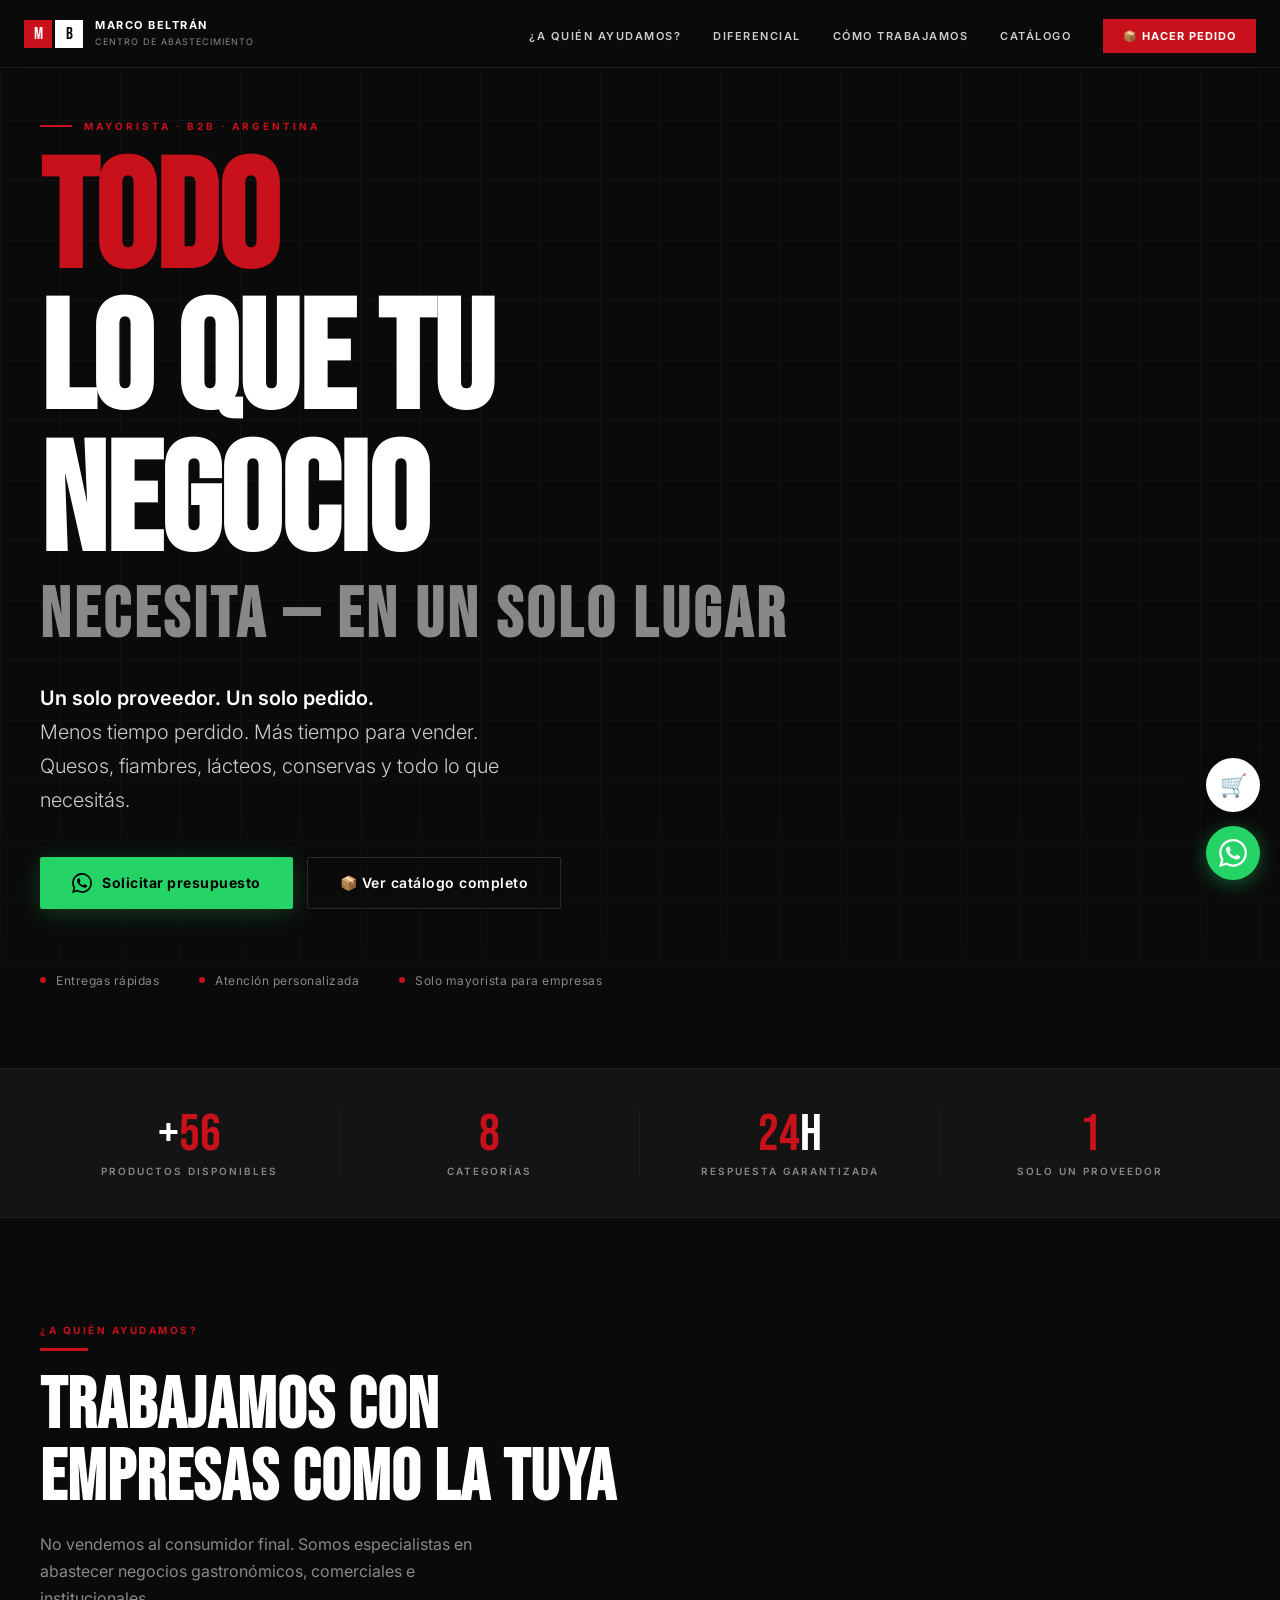
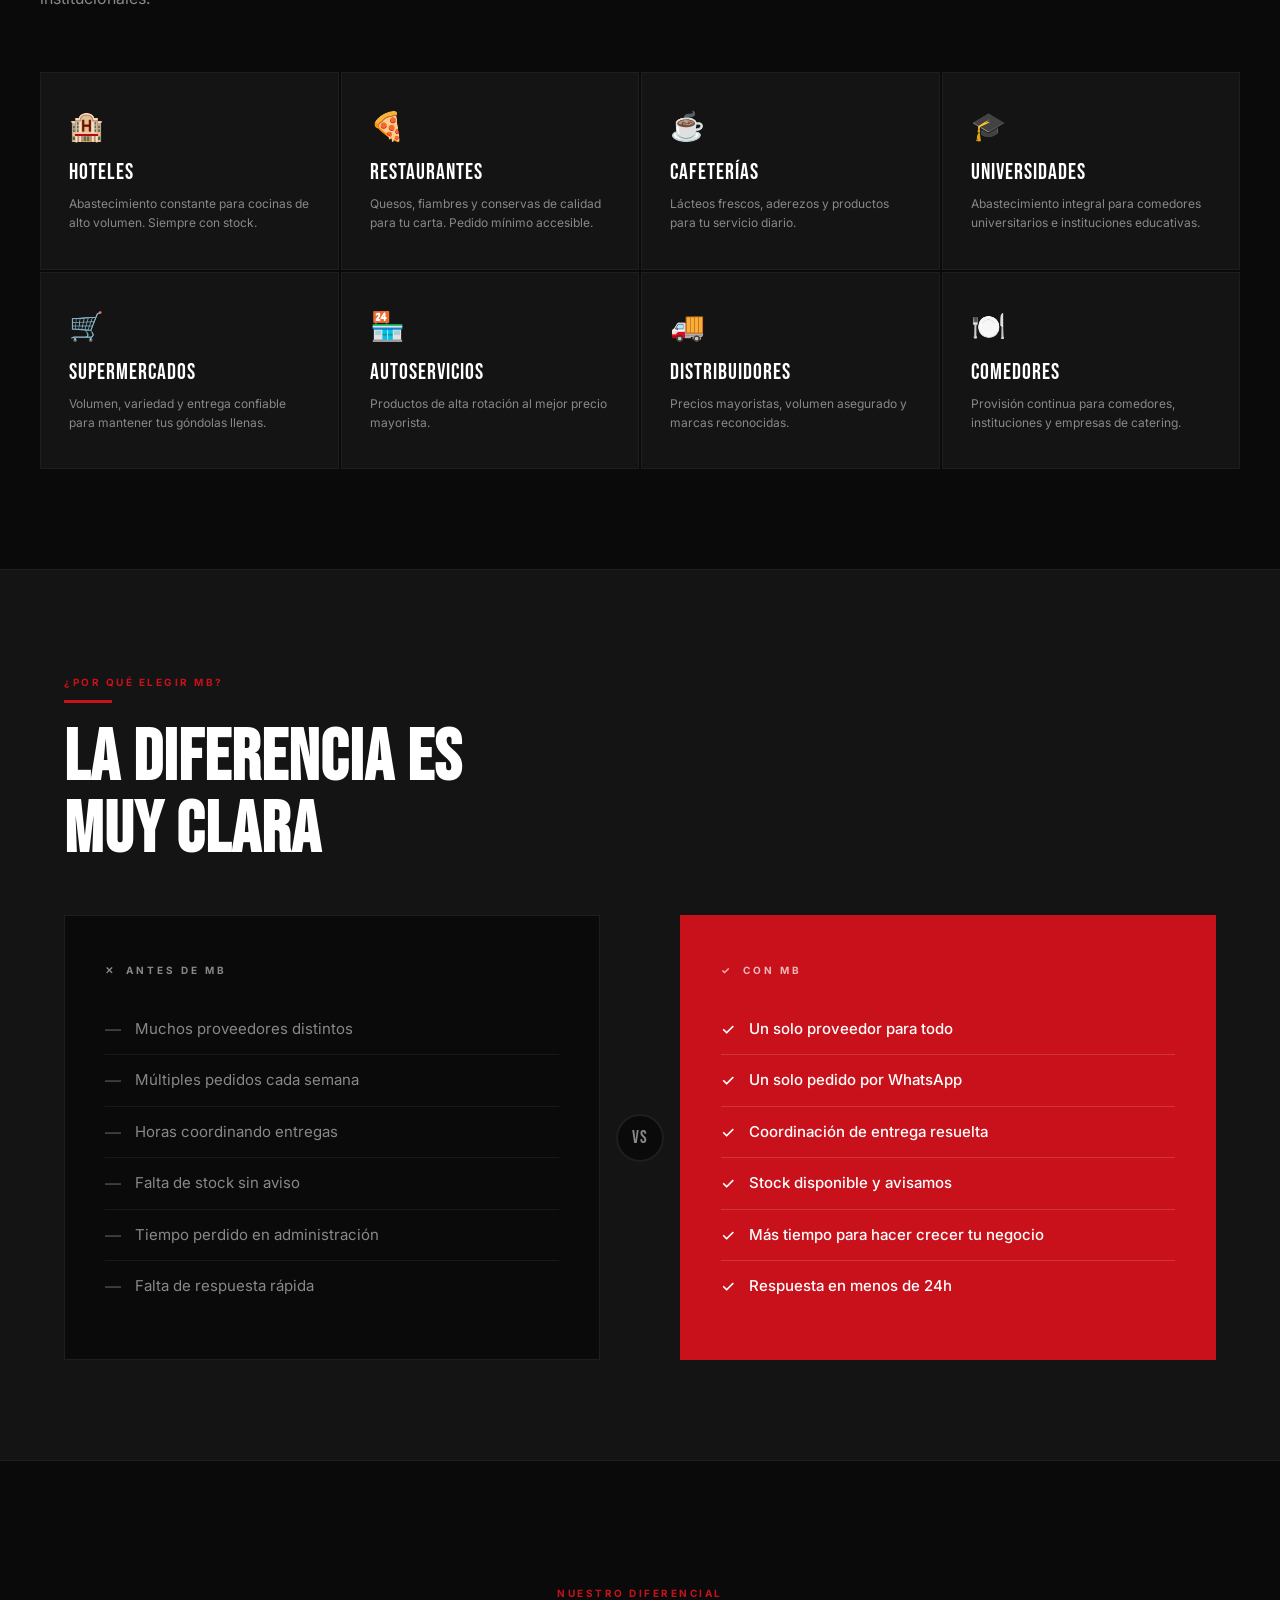
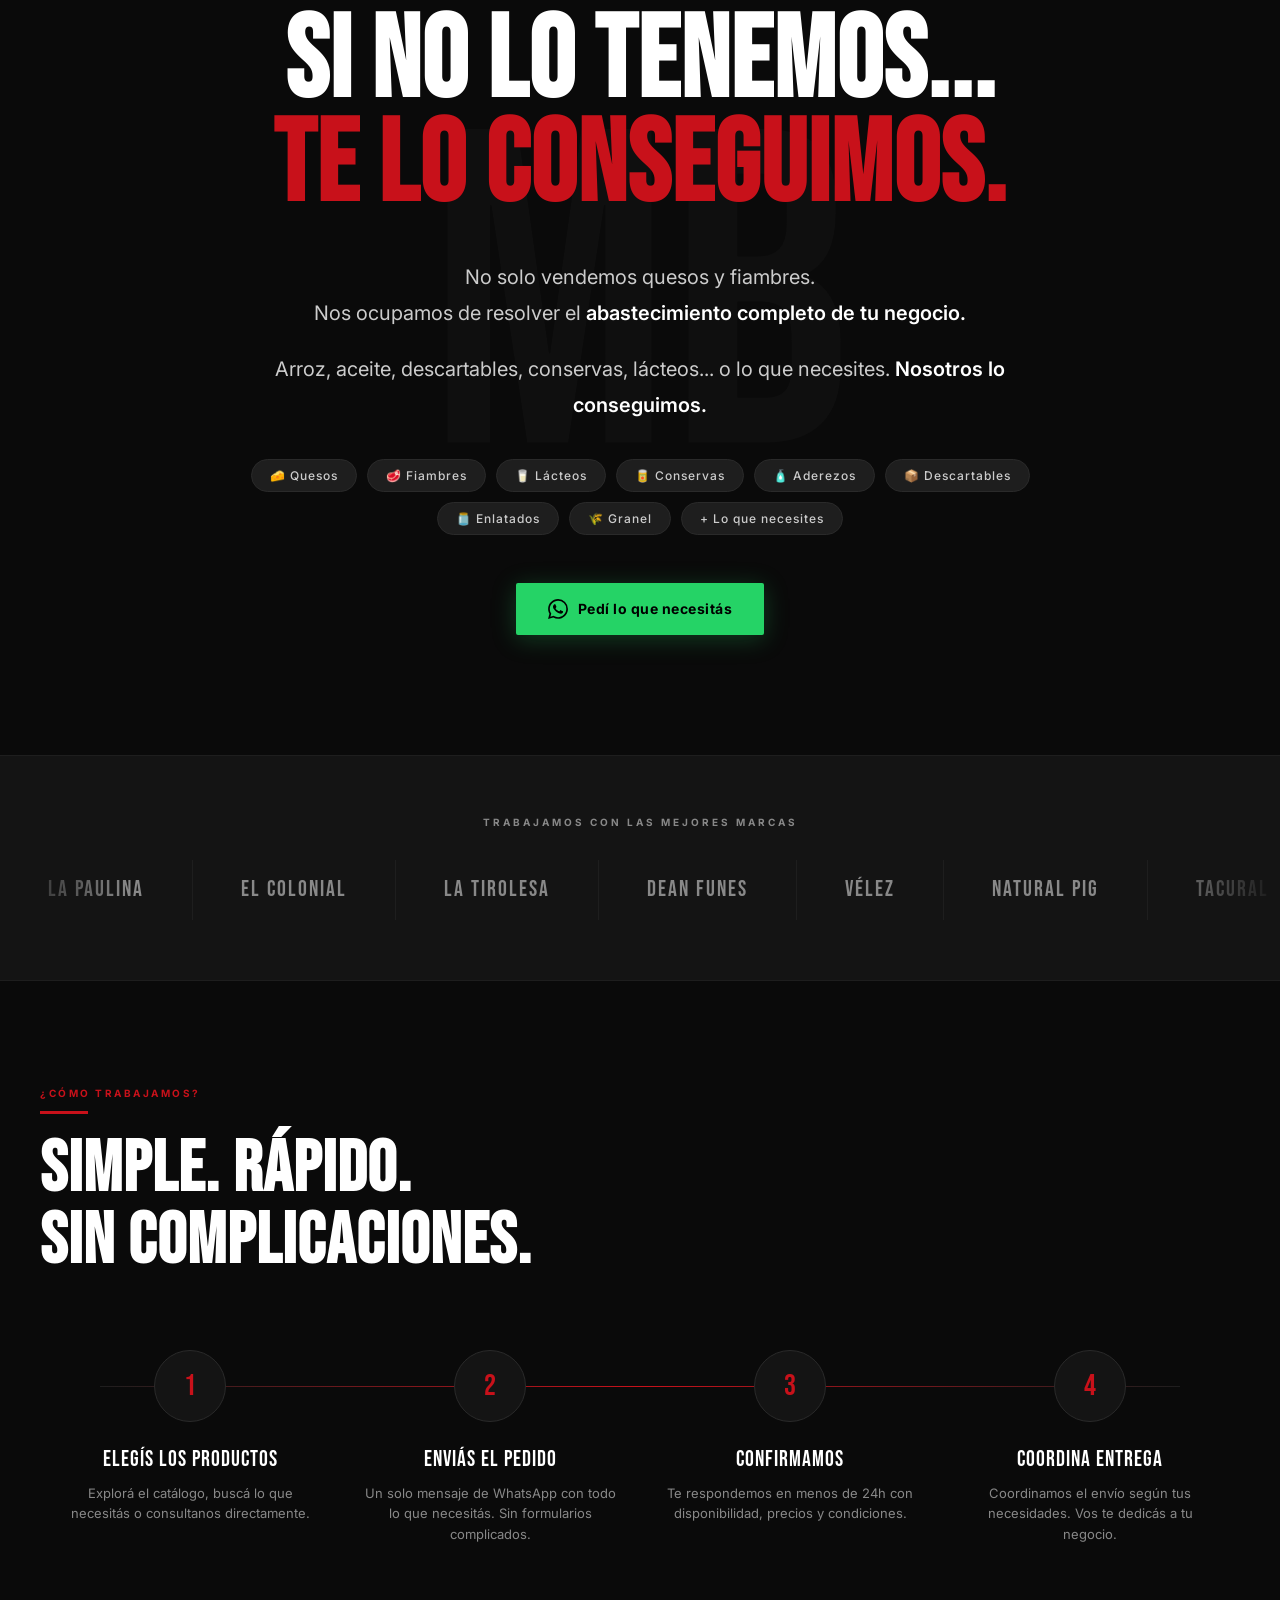
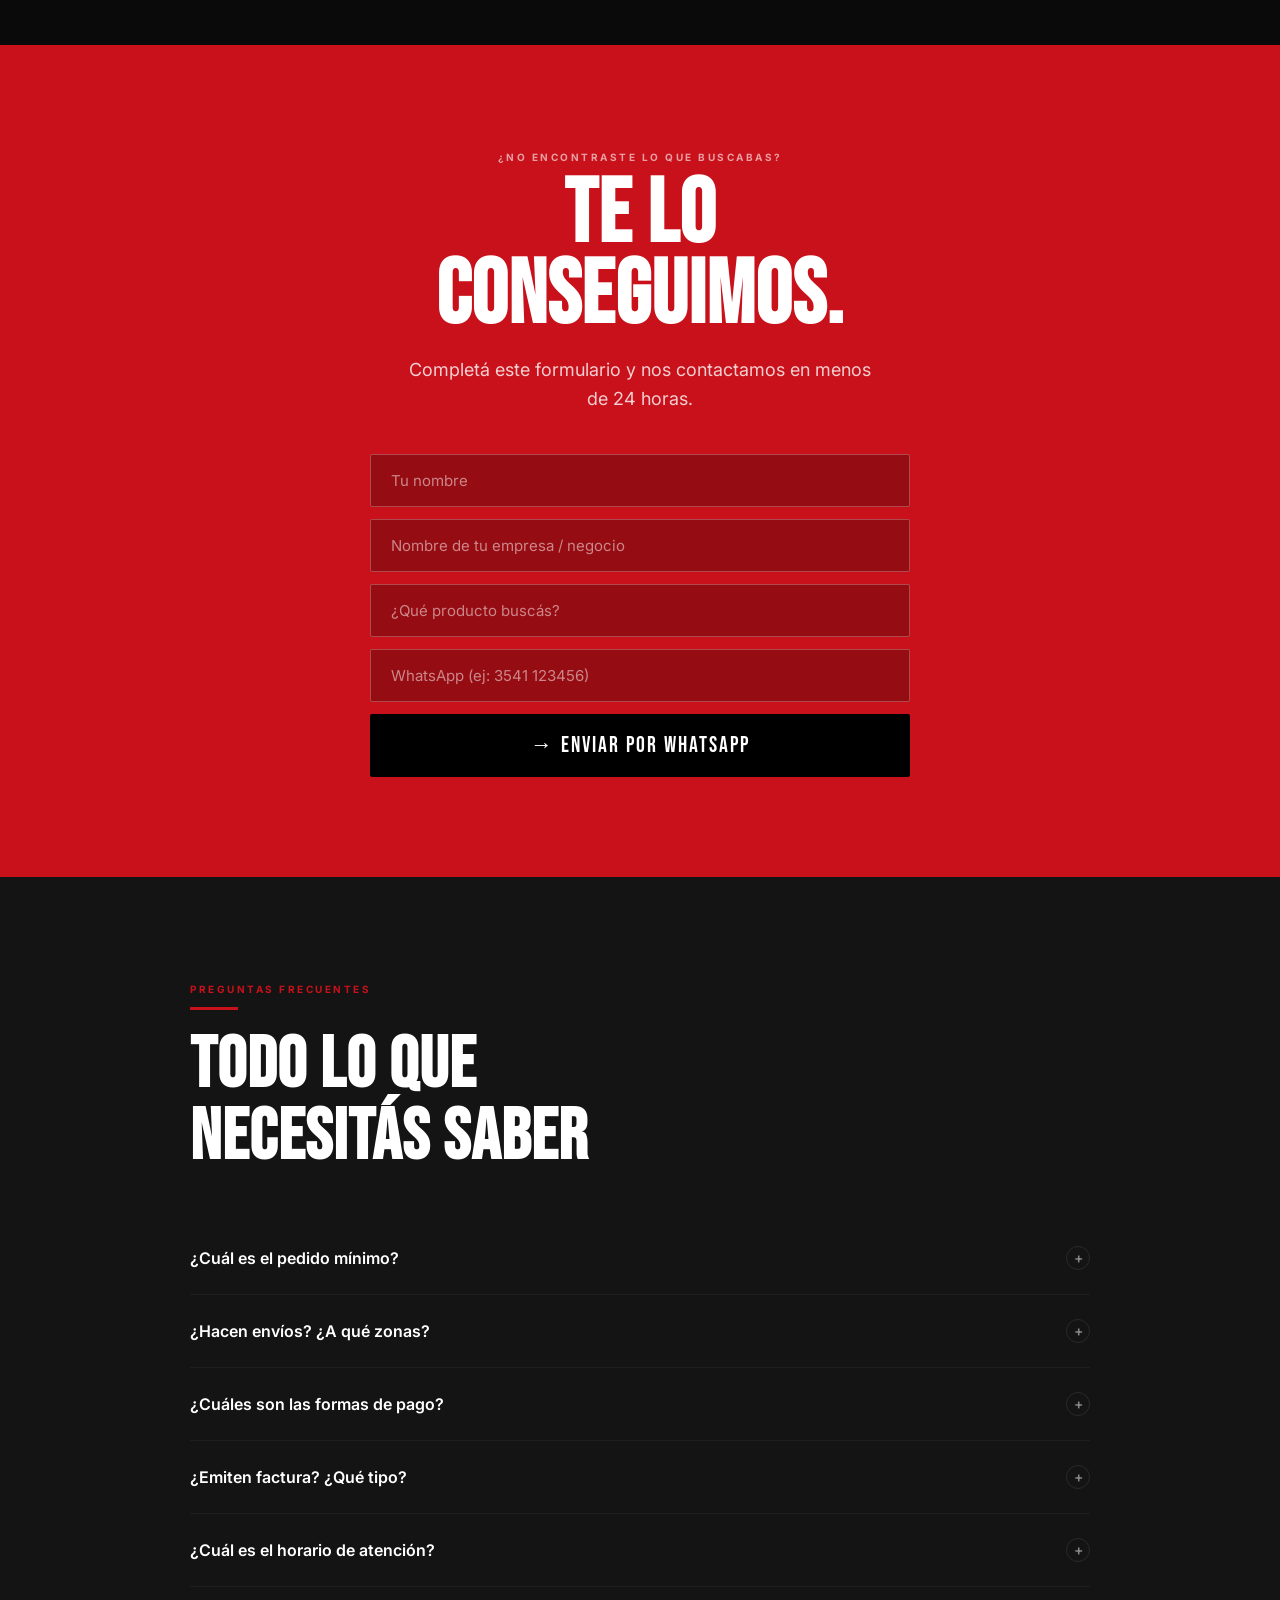
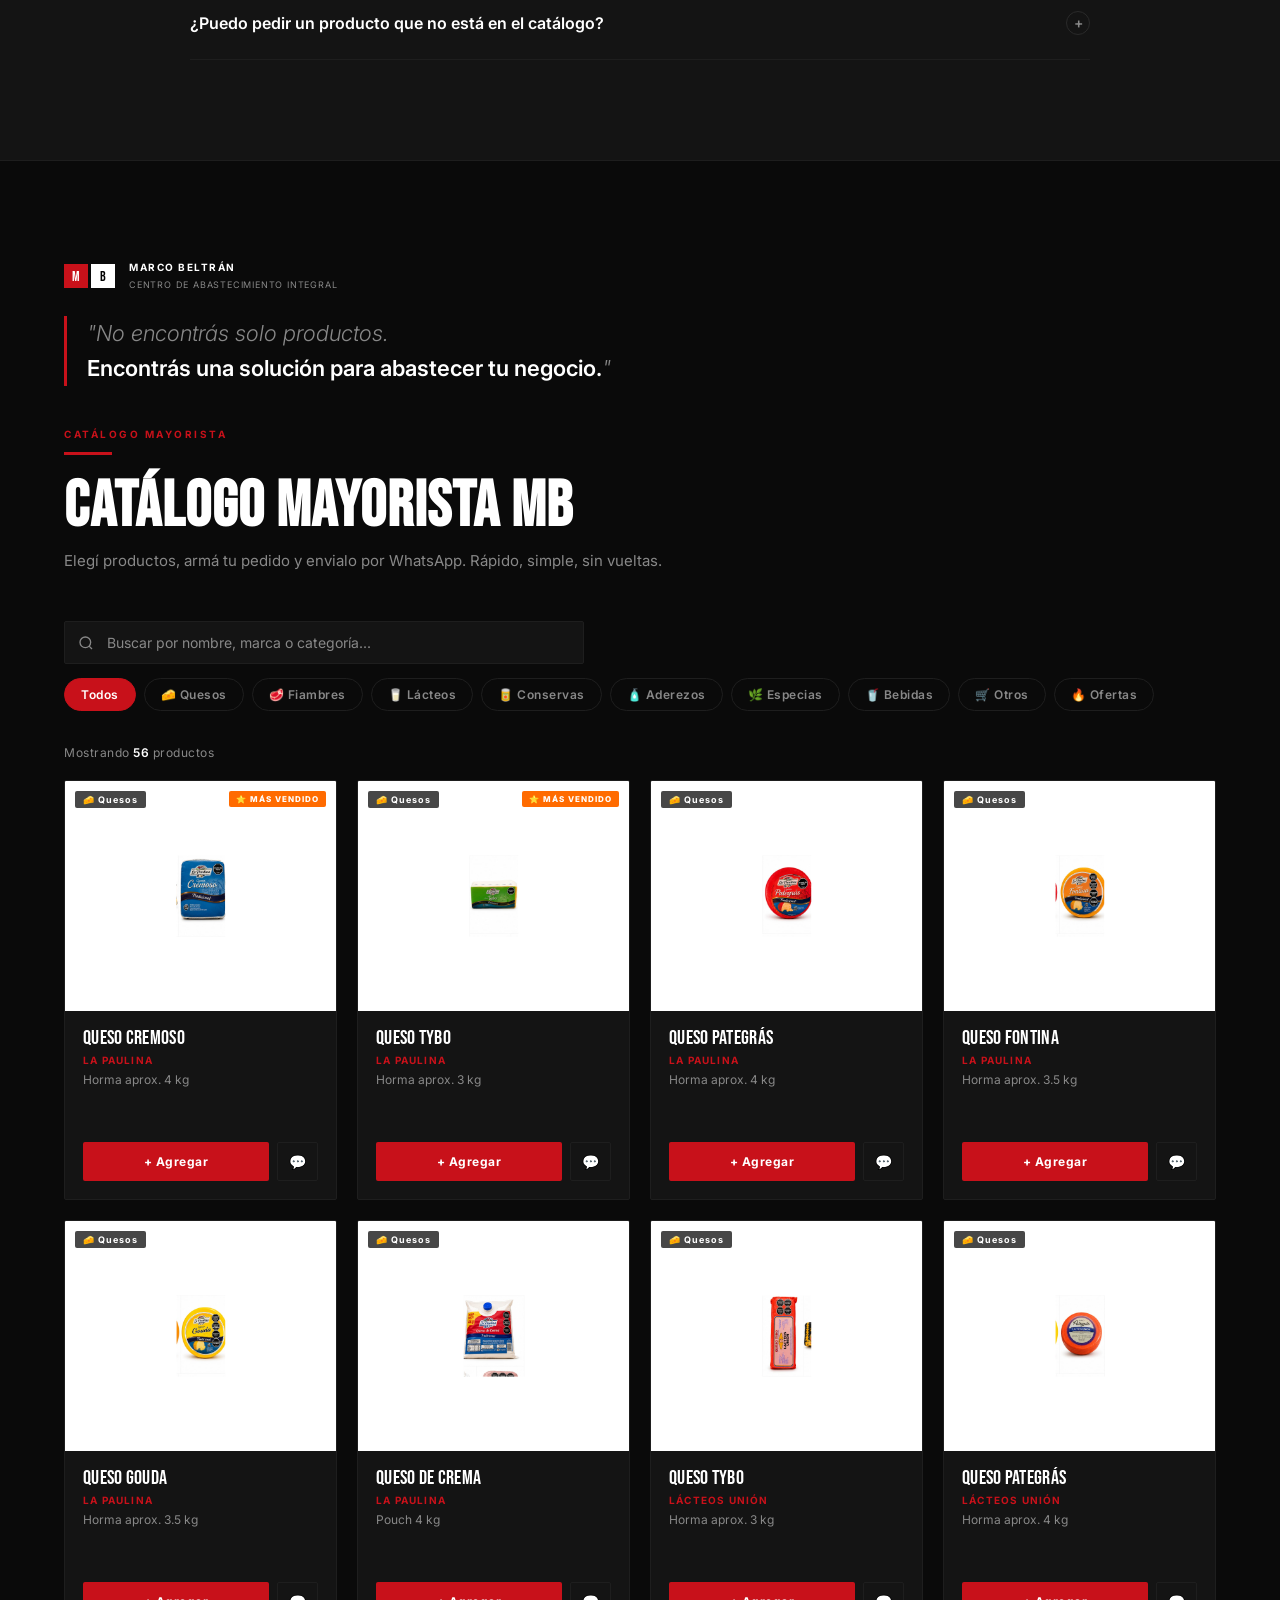
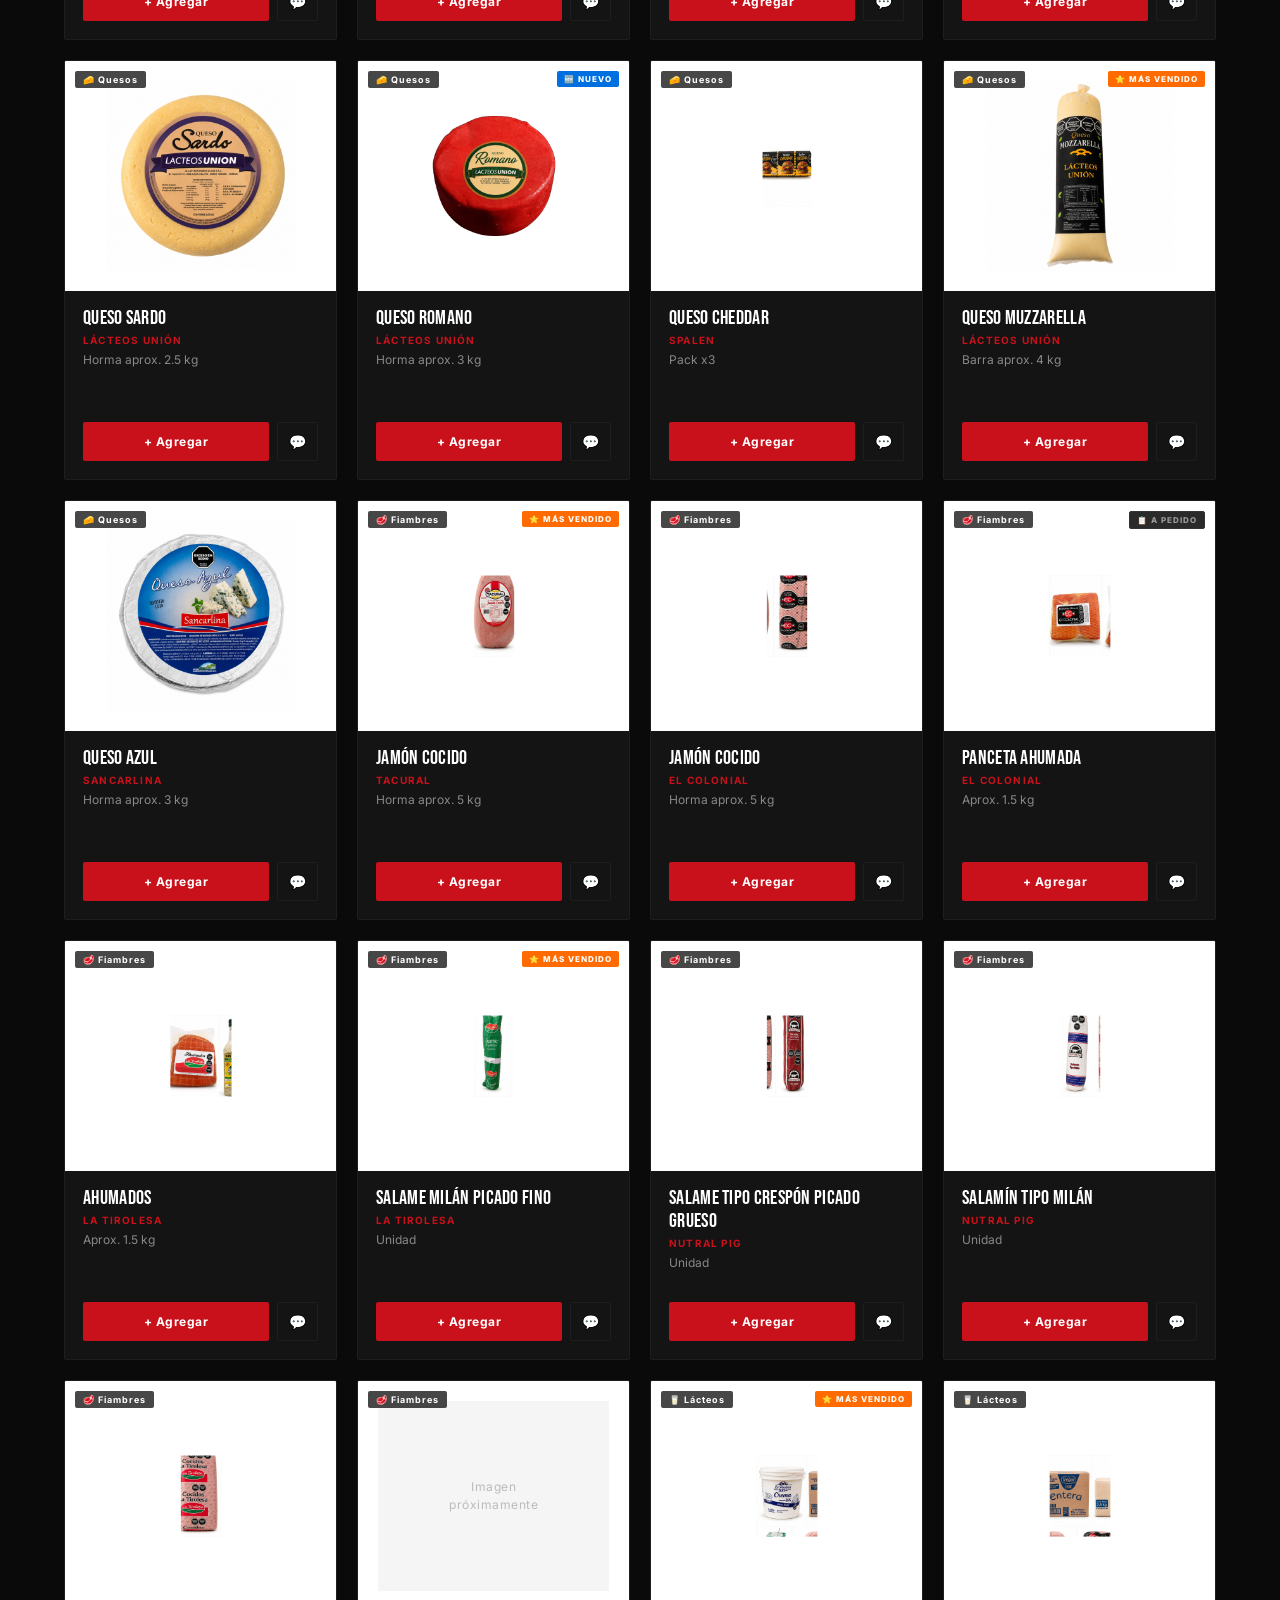
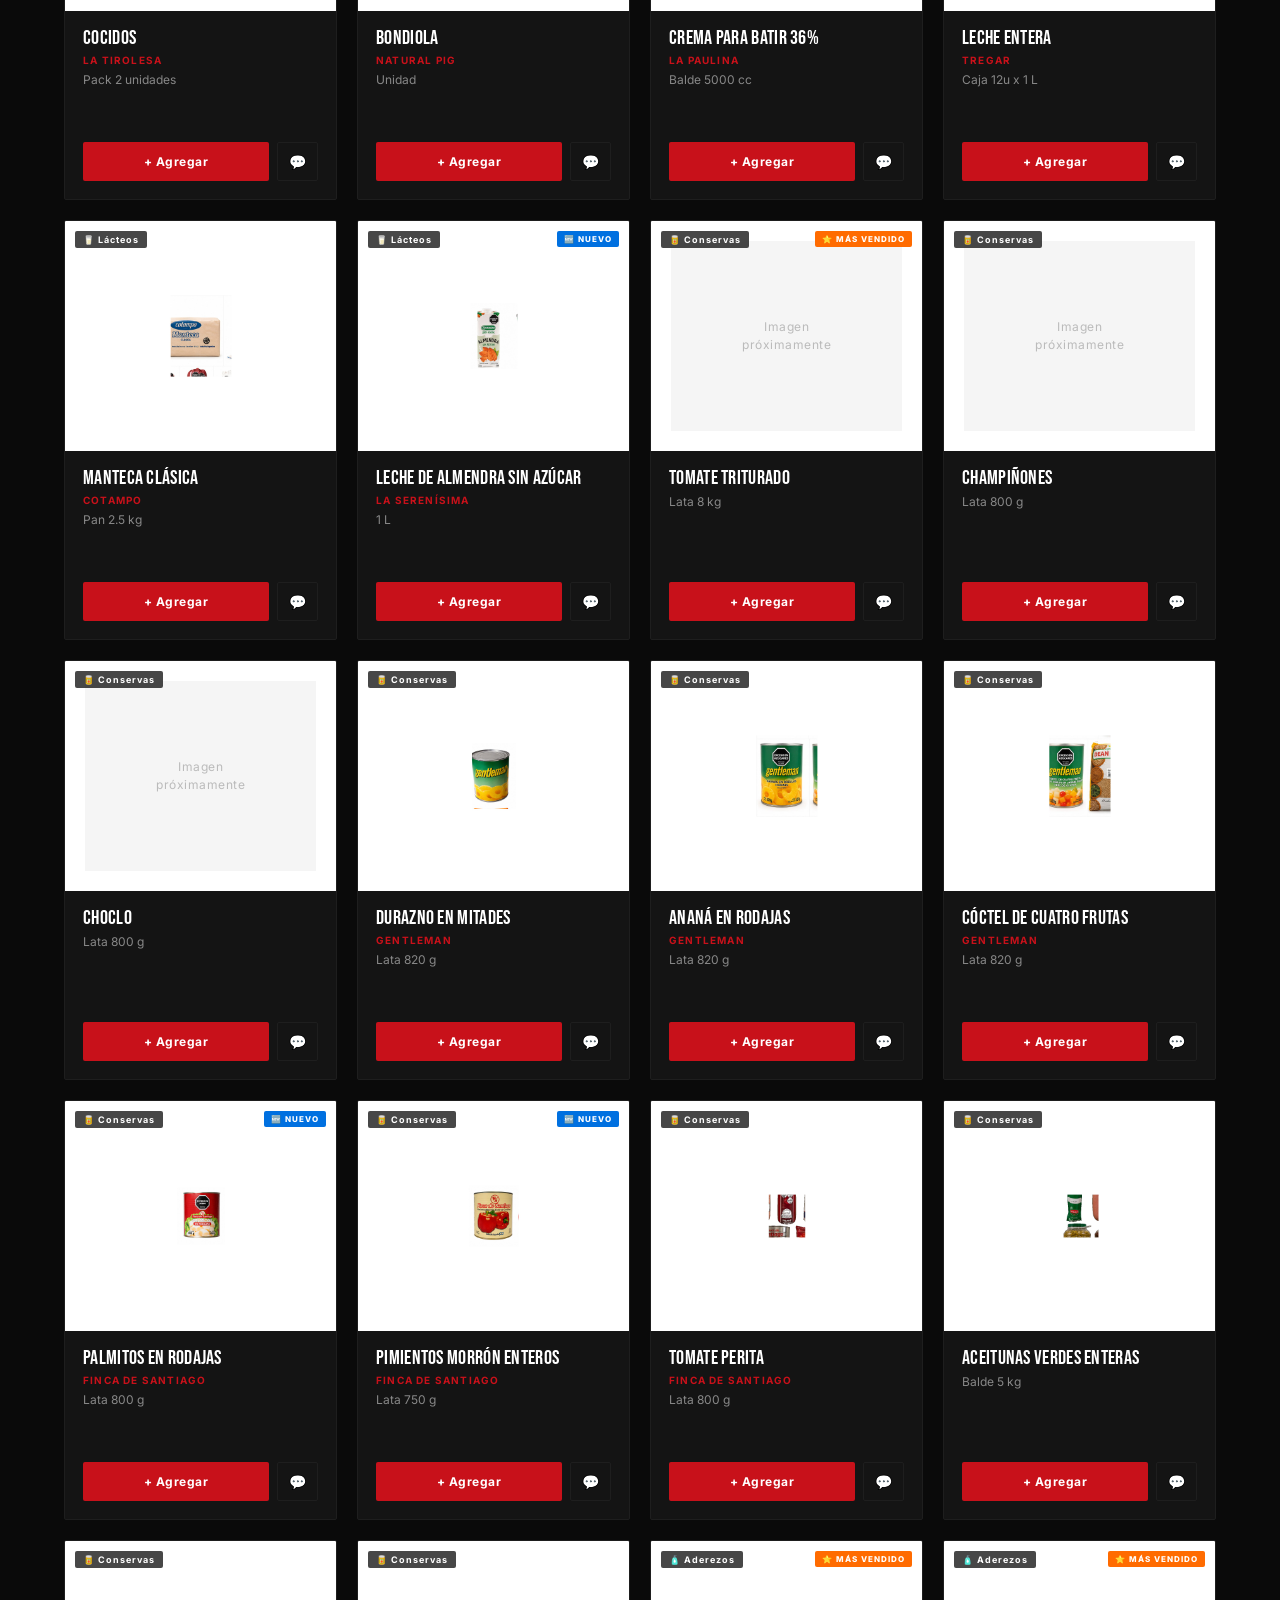
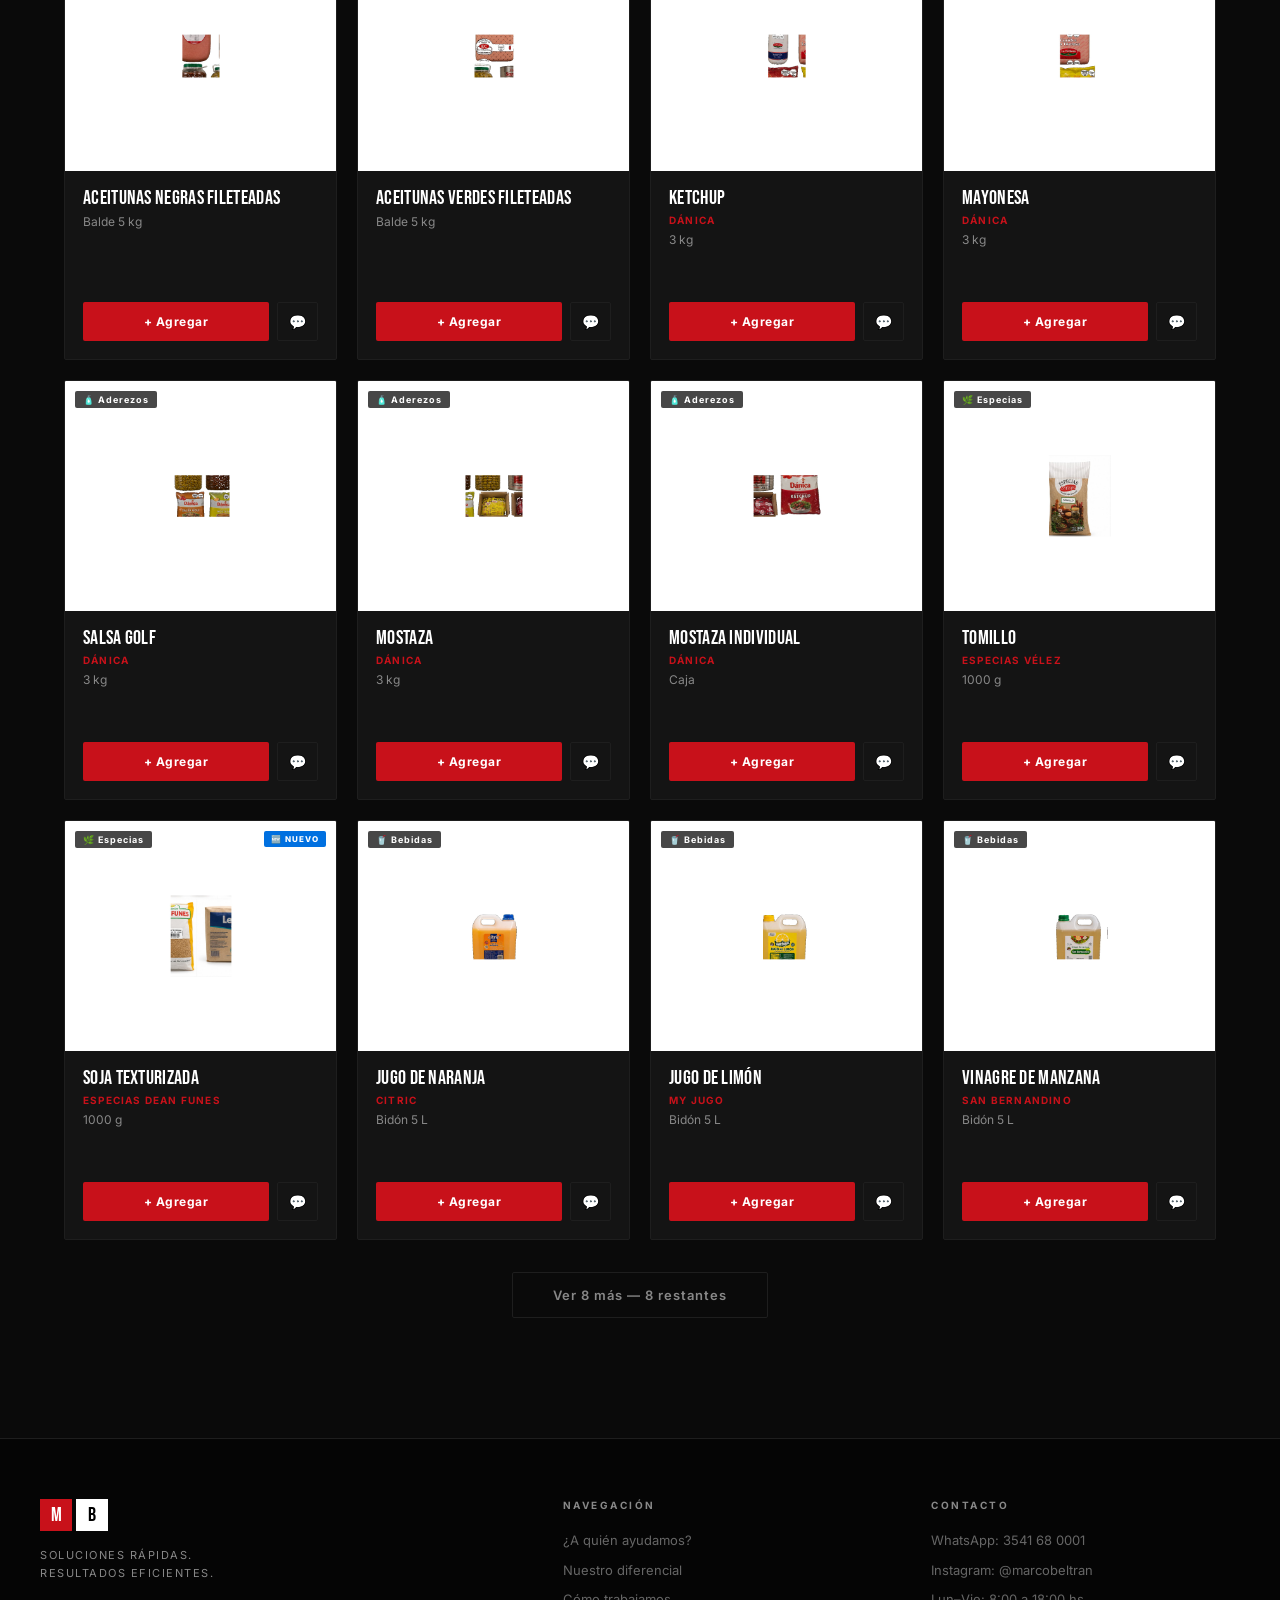
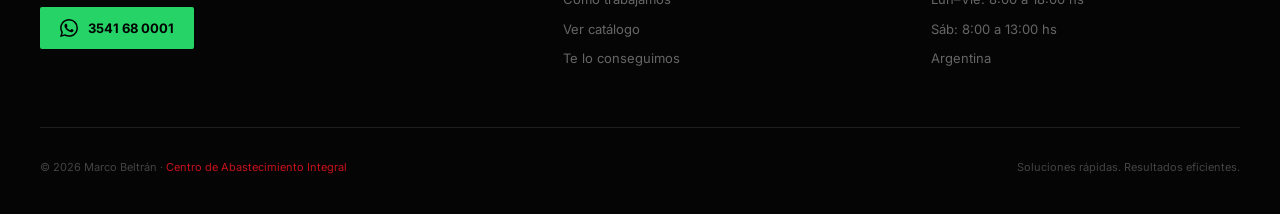
==== index.html @ 4ed5b03f "catalogo MB completo" ====
<!DOCTYPE html>
<html lang="es">
<head>
  <meta charset="UTF-8">
  <meta name="viewport" content="width=device-width, initial-scale=1.0">
  <title>MB | Centro de Abastecimiento Integral — Mayorista de Alimentos</title>
  <meta name="description" content="Un solo proveedor. Un solo pedido. Quesos, fiambres, lácteos, conservas, aderezos y más. Mayorista de alimentos para empresas en Argentina.">
  <meta name="robots" content="index, follow">
  <meta name="theme-color" content="#0A0A0A">

  <!-- Open Graph / WhatsApp -->
  <meta property="og:type" content="website">
  <meta property="og:title" content="MB | Centro de Abastecimiento Integral">
  <meta property="og:description" content="Un solo proveedor. Un solo pedido. Quesos, fiambres, lácteos, conservas y más. Mayorista de alimentos para empresas.">
  <meta property="og:locale" content="es_AR">

  <!-- Fuentes -->
  <link rel="preconnect" href="https://fonts.googleapis.com">
  <link href="https://fonts.googleapis.com/css2?family=Bebas+Neue&family=Inter:wght@300;400;500;600;700;900&display=swap" rel="stylesheet">

  <!-- Estilos -->
  <link rel="stylesheet" href="css/style.css">
</head>
<body>

<!-- ══════════════ NAVBAR ══════════════ -->
<nav class="navbar">
  <div class="nav-logo">
    <div class="nav-logo-mark">
      <span class="m">M</span>
      <span class="b">B</span>
    </div>
    <div class="nav-logo-text">
      <strong>Marco Beltrán</strong>
      <small>Centro de Abastecimiento</small>
    </div>
  </div>
  <ul class="nav-links">
    <li><a href="#clientes">¿A quién ayudamos?</a></li>
    <li><a href="#diferencial">Diferencial</a></li>
    <li><a href="#proceso">Cómo trabajamos</a></li>
    <li><a href="#catalogo">Catálogo</a></li>
    <li><a href="https://wa.me/5493541680001" target="_blank" rel="noopener noreferrer" class="nav-cta">📦 Hacer pedido</a></li>
  </ul>
  <a href="https://wa.me/5493541680001" target="_blank" rel="noopener noreferrer" class="nav-mob">WhatsApp</a>
</nav>

<!-- ══════════════ HERO ══════════════ -->
<section class="hero">
  <div class="hero-inner">
    <div class="hero-eyebrow fade-up">Mayorista · B2B · Argentina</div>
    <h1 class="hero-title fade-up" style="transition-delay:.1s">
      <span class="word-todo">TODO</span>
      <span class="word-rest">LO QUE TU<br>NEGOCIO</span>
      <span class="word-need">NECESITA — EN UN SOLO LUGAR</span>
    </h1>
    <p class="hero-sub fade-up" style="transition-delay:.2s">
      <strong>Un solo proveedor. Un solo pedido.</strong><br>
      Menos tiempo perdido. Más tiempo para vender.<br>
      Quesos, fiambres, lácteos, conservas y todo lo que necesitás.
    </p>
    <div class="hero-btns fade-up" style="transition-delay:.3s">
      <a href="https://wa.me/5493541680001?text=Hola%2C%20quiero%20solicitar%20un%20presupuesto" target="_blank" rel="noopener noreferrer" class="btn-primary">
        <svg width="20" height="20" viewBox="0 0 24 24" fill="currentColor"><path d="M17.472 14.382c-.297-.149-1.758-.867-2.03-.967-.273-.099-.471-.148-.67.15-.197.297-.767.966-.94 1.164-.173.199-.347.223-.644.075-.297-.15-1.255-.463-2.39-1.475-.883-.788-1.48-1.761-1.653-2.059-.173-.297-.018-.458.13-.606.134-.133.298-.347.446-.52.149-.174.198-.298.298-.497.099-.198.05-.371-.025-.52-.075-.149-.669-1.612-.916-2.207-.242-.579-.487-.5-.669-.51-.173-.008-.371-.01-.57-.01-.198 0-.52.074-.792.372-.272.297-1.04 1.016-1.04 2.479 0 1.462 1.065 2.875 1.213 3.074.149.198 2.096 3.2 5.077 4.487.709.306 1.262.489 1.694.625.712.227 1.36.195 1.871.118.571-.085 1.758-.719 2.006-1.413.248-.694.248-1.289.173-1.413-.074-.124-.272-.198-.57-.347m-5.421 7.403h-.004a9.87 9.87 0 01-5.031-1.378l-.361-.214-3.741.982.998-3.648-.235-.374a9.86 9.86 0 01-1.51-5.26c.001-5.45 4.436-9.884 9.888-9.884 2.64 0 5.122 1.03 6.988 2.898a9.825 9.825 0 012.893 6.994c-.003 5.45-4.437 9.884-9.885 9.884m8.413-18.297A11.815 11.815 0 0012.05 0C5.495 0 .16 5.335.157 11.892c0 2.096.547 4.142 1.588 5.945L.057 24l6.305-1.654a11.882 11.882 0 005.683 1.448h.005c6.554 0 11.89-5.335 11.893-11.893a11.821 11.821 0 00-3.48-8.413Z"/></svg>
        Solicitar presupuesto
      </a>
      <a href="#catalogo" class="btn-secondary">
        📦 Ver catálogo completo
      </a>
    </div>
    <div class="hero-trust fade-up" style="transition-delay:.4s">
      <div class="hero-trust-item">Entregas rápidas</div>
      <div class="hero-trust-item">Atención personalizada</div>
      <div class="hero-trust-item">Solo mayorista para empresas</div>
    </div>
  </div>
</section>

<!-- ══════════════ STATS ══════════════ -->
<div class="stats-strip">
  <div class="stats-grid">
    <div class="stat-item fade-up">
      <div class="stat-num">+<span>56</span></div>
      <div class="stat-lbl">Productos disponibles</div>
    </div>
    <div class="stat-item fade-up" style="transition-delay:.1s">
      <div class="stat-num"><span>8</span></div>
      <div class="stat-lbl">Categorías</div>
    </div>
    <div class="stat-item fade-up" style="transition-delay:.2s">
      <div class="stat-num"><span>24</span>h</div>
      <div class="stat-lbl">Respuesta garantizada</div>
    </div>
    <div class="stat-item fade-up" style="transition-delay:.3s">
      <div class="stat-num"><span>1</span></div>
      <div class="stat-lbl">Solo un proveedor</div>
    </div>
  </div>
</div>

<!-- ══════════════ CLIENTES ══════════════ -->
<section class="section-clientes" id="clientes">
  <div class="section-header fade-up">
    <div class="tag">¿A quién ayudamos?</div>
    <div class="red-line"></div>
    <h2>Trabajamos con<br>empresas como la tuya</h2>
    <p>No vendemos al consumidor final. Somos especialistas en abastecer negocios gastronómicos, comerciales e institucionales.</p>
  </div>
  <div class="clientes-grid">
    <div class="cliente-card fade-up"><span class="cliente-icon">🏨</span><div class="cliente-name">Hoteles</div><div class="cliente-desc">Abastecimiento constante para cocinas de alto volumen. Siempre con stock.</div></div>
    <div class="cliente-card fade-up" style="transition-delay:.07s"><span class="cliente-icon">🍕</span><div class="cliente-name">Restaurantes</div><div class="cliente-desc">Quesos, fiambres y conservas de calidad para tu carta. Pedido mínimo accesible.</div></div>
    <div class="cliente-card fade-up" style="transition-delay:.14s"><span class="cliente-icon">☕</span><div class="cliente-name">Cafeterías</div><div class="cliente-desc">Lácteos frescos, aderezos y productos para tu servicio diario.</div></div>
    <div class="cliente-card fade-up" style="transition-delay:.21s"><span class="cliente-icon">🎓</span><div class="cliente-name">Universidades</div><div class="cliente-desc">Abastecimiento integral para comedores universitarios e instituciones educativas.</div></div>
    <div class="cliente-card fade-up" style="transition-delay:.28s"><span class="cliente-icon">🛒</span><div class="cliente-name">Supermercados</div><div class="cliente-desc">Volumen, variedad y entrega confiable para mantener tus góndolas llenas.</div></div>
    <div class="cliente-card fade-up" style="transition-delay:.35s"><span class="cliente-icon">🏪</span><div class="cliente-name">Autoservicios</div><div class="cliente-desc">Productos de alta rotación al mejor precio mayorista.</div></div>
    <div class="cliente-card fade-up" style="transition-delay:.42s"><span class="cliente-icon">🚚</span><div class="cliente-name">Distribuidores</div><div class="cliente-desc">Precios mayoristas, volumen asegurado y marcas reconocidas.</div></div>
    <div class="cliente-card fade-up" style="transition-delay:.49s"><span class="cliente-icon">🍽️</span><div class="cliente-name">Comedores</div><div class="cliente-desc">Provisión continua para comedores, instituciones y empresas de catering.</div></div>
  </div>
</section>

<!-- ══════════════ ANTES / DESPUÉS ══════════════ -->
<section class="section-compare">
  <div class="container">
    <div class="section-header fade-up" style="margin-bottom:48px">
      <div class="tag">¿Por qué elegir MB?</div>
      <div class="red-line"></div>
      <h2>La diferencia es<br>muy clara</h2>
    </div>
    <div class="compare-inner fade-up">
      <div class="compare-col before">
        <div class="compare-col-title">✕ &nbsp;Antes de MB</div>
        <ul class="compare-list">
          <li><span class="icon-neg">—</span> Muchos proveedores distintos</li>
          <li><span class="icon-neg">—</span> Múltiples pedidos cada semana</li>
          <li><span class="icon-neg">—</span> Horas coordinando entregas</li>
          <li><span class="icon-neg">—</span> Falta de stock sin aviso</li>
          <li><span class="icon-neg">—</span> Tiempo perdido en administración</li>
          <li><span class="icon-neg">—</span> Falta de respuesta rápida</li>
        </ul>
      </div>
      <div class="compare-vs"><div class="compare-vs-inner">VS</div></div>
      <div class="compare-col after">
        <div class="compare-col-title">✓ &nbsp;Con MB</div>
        <ul class="compare-list">
          <li><span class="icon-pos">✓</span> Un solo proveedor para todo</li>
          <li><span class="icon-pos">✓</span> Un solo pedido por WhatsApp</li>
          <li><span class="icon-pos">✓</span> Coordinación de entrega resuelta</li>
          <li><span class="icon-pos">✓</span> Stock disponible y avisamos</li>
          <li><span class="icon-pos">✓</span> Más tiempo para hacer crecer tu negocio</li>
          <li><span class="icon-pos">✓</span> Respuesta en menos de 24h</li>
        </ul>
      </div>
    </div>
  </div>
</section>

<!-- ══════════════ DIFERENCIAL ══════════════ -->
<section class="section-diferencial" id="diferencial">
  <div class="dif-inner">
    <div class="tag fade-up">Nuestro diferencial</div>
    <h2 class="dif-title fade-up" style="transition-delay:.1s">Si no lo tenemos...<br><span class="rojo">Te lo conseguimos.</span></h2>
    <p class="dif-text fade-up" style="transition-delay:.2s">No solo vendemos quesos y fiambres.<br>Nos ocupamos de resolver el <strong>abastecimiento completo de tu negocio.</strong></p>
    <p class="dif-text fade-up" style="transition-delay:.25s">Arroz, aceite, descartables, conservas, lácteos... o lo que necesites. <strong>Nosotros lo conseguimos.</strong></p>
    <div class="dif-pills fade-up" style="transition-delay:.3s">
      <span class="dif-pill">🧀 Quesos</span><span class="dif-pill">🥩 Fiambres</span><span class="dif-pill">🥛 Lácteos</span>
      <span class="dif-pill">🥫 Conservas</span><span class="dif-pill">🧴 Aderezos</span><span class="dif-pill">📦 Descartables</span>
      <span class="dif-pill">🫙 Enlatados</span><span class="dif-pill">🌾 Granel</span><span class="dif-pill">+ Lo que necesites</span>
    </div>
    <a href="https://wa.me/5493541680001?text=Hola%2C%20busco%20un%20producto%20específico" target="_blank" rel="noopener noreferrer" class="btn-primary fade-up" style="transition-delay:.4s;display:inline-flex">
      <svg width="20" height="20" viewBox="0 0 24 24" fill="currentColor"><path d="M17.472 14.382c-.297-.149-1.758-.867-2.03-.967-.273-.099-.471-.148-.67.15-.197.297-.767.966-.94 1.164-.173.199-.347.223-.644.075-.297-.15-1.255-.463-2.39-1.475-.883-.788-1.48-1.761-1.653-2.059-.173-.297-.018-.458.13-.606.134-.133.298-.347.446-.52.149-.174.198-.298.298-.497.099-.198.05-.371-.025-.52-.075-.149-.669-1.612-.916-2.207-.242-.579-.487-.5-.669-.51-.173-.008-.371-.01-.57-.01-.198 0-.52.074-.792.372-.272.297-1.04 1.016-1.04 2.479 0 1.462 1.065 2.875 1.213 3.074.149.198 2.096 3.2 5.077 4.487.709.306 1.262.489 1.694.625.712.227 1.36.195 1.871.118.571-.085 1.758-.719 2.006-1.413.248-.694.248-1.289.173-1.413-.074-.124-.272-.198-.57-.347m-5.421 7.403h-.004a9.87 9.87 0 01-5.031-1.378l-.361-.214-3.741.982.998-3.648-.235-.374a9.86 9.86 0 01-1.51-5.26c.001-5.45 4.436-9.884 9.888-9.884 2.64 0 5.122 1.03 6.988 2.898a9.825 9.825 0 012.893 6.994c-.003 5.45-4.437 9.884-9.885 9.884m8.413-18.297A11.815 11.815 0 0012.05 0C5.495 0 .16 5.335.157 11.892c0 2.096.547 4.142 1.588 5.945L.057 24l6.305-1.654a11.882 11.882 0 005.683 1.448h.005c6.554 0 11.89-5.335 11.893-11.893a11.821 11.821 0 00-3.48-8.413Z"/></svg>
      Pedí lo que necesitás
    </a>
  </div>
</section>

<!-- ══════════════ MARCAS ══════════════ -->
<section class="section-marcas">
  <div class="marcas-label">Trabajamos con las mejores marcas</div>
  <div class="marcas-track-wrap">
    <div class="marcas-track">
      <div class="marca-item"><span>La Paulina</span></div>
      <div class="marca-item"><span>El Colonial</span></div>
      <div class="marca-item"><span>La Tirolesa</span></div>
      <div class="marca-item"><span>Dean Funes</span></div>
      <div class="marca-item"><span>Vélez</span></div>
      <div class="marca-item"><span>Natural Pig</span></div>
      <div class="marca-item"><span>Tacural</span></div>
      <div class="marca-item"><span>Gentleman</span></div>
      <div class="marca-item"><span>Don Burro</span></div>
      <div class="marca-item"><span>Finca de Santiago</span></div>
      <div class="marca-item"><span>Dánica</span></div>
      <div class="marca-item"><span>La Serenísima</span></div>
      <!-- duplicados para loop continuo -->
      <div class="marca-item"><span>La Paulina</span></div>
      <div class="marca-item"><span>El Colonial</span></div>
      <div class="marca-item"><span>La Tirolesa</span></div>
      <div class="marca-item"><span>Dean Funes</span></div>
      <div class="marca-item"><span>Vélez</span></div>
      <div class="marca-item"><span>Natural Pig</span></div>
      <div class="marca-item"><span>Tacural</span></div>
      <div class="marca-item"><span>Gentleman</span></div>
      <div class="marca-item"><span>Don Burro</span></div>
      <div class="marca-item"><span>Finca de Santiago</span></div>
      <div class="marca-item"><span>Dánica</span></div>
      <div class="marca-item"><span>La Serenísima</span></div>
    </div>
  </div>
</section>

<!-- ══════════════ PROCESO ══════════════ -->
<section class="section-proceso" id="proceso">
  <div class="section-header fade-up" style="max-width:1200px;margin:0 auto 72px">
    <div class="tag">¿Cómo trabajamos?</div>
    <div class="red-line"></div>
    <h2>Simple. Rápido.<br>Sin complicaciones.</h2>
  </div>
  <div class="proceso-grid">
    <div class="proceso-step fade-up"><div class="proceso-num">1</div><div class="proceso-titulo">Elegís los productos</div><div class="proceso-desc">Explorá el catálogo, buscá lo que necesitás o consultanos directamente.</div></div>
    <div class="proceso-step fade-up" style="transition-delay:.1s"><div class="proceso-num">2</div><div class="proceso-titulo">Enviás el pedido</div><div class="proceso-desc">Un solo mensaje de WhatsApp con todo lo que necesitás. Sin formularios complicados.</div></div>
    <div class="proceso-step fade-up" style="transition-delay:.2s"><div class="proceso-num">3</div><div class="proceso-titulo">Confirmamos</div><div class="proceso-desc">Te respondemos en menos de 24h con disponibilidad, precios y condiciones.</div></div>
    <div class="proceso-step fade-up" style="transition-delay:.3s"><div class="proceso-num">4</div><div class="proceso-titulo">Coordina entrega</div><div class="proceso-desc">Coordinamos el envío según tus necesidades. Vos te dedicás a tu negocio.</div></div>
  </div>
</section>

<!-- ══════════════ CONSEGUIMOS ══════════════ -->
<section class="section-conseguimos" id="conseguimos">
  <div class="tag fade-up" style="color:rgba(255,255,255,.6)">¿No encontraste lo que buscabas?</div>
  <h2 class="conseg-title fade-up" style="transition-delay:.1s">TE LO<br>CONSEGUIMOS.</h2>
  <p class="conseg-sub fade-up" style="transition-delay:.2s">Completá este formulario y nos contactamos en menos de 24 horas.</p>
  <div class="conseg-form fade-up" style="transition-delay:.3s">
    <input type="text" placeholder="Tu nombre" id="cg-nombre">
    <input type="text" placeholder="Nombre de tu empresa / negocio" id="cg-empresa">
    <input type="text" placeholder="¿Qué producto buscás?" id="cg-producto">
    <input type="tel"  placeholder="WhatsApp (ej: 3541 123456)" id="cg-wa">
    <button class="btn-conseg" onclick="enviarConseguimos()">→ ENVIAR POR WHATSAPP</button>
  </div>
</section>

<!-- ══════════════ FAQ ══════════════ -->
<section class="section-faq">
  <div class="section-header fade-up" style="max-width:900px;margin:0 auto 48px">
    <div class="tag">Preguntas frecuentes</div>
    <div class="red-line"></div>
    <h2>Todo lo que<br>necesitás saber</h2>
  </div>
  <div class="faq-grid">
    <div class="faq-item"><div class="faq-q" onclick="toggleFaq(this)">¿Cuál es el pedido mínimo?<span class="faq-icon">+</span></div><div class="faq-a"><div class="faq-a-inner">Trabajamos con pedidos mayoristas. Dependiendo del producto, el mínimo varía. Consultanos por WhatsApp y te asesoramos según tu necesidad específica.</div></div></div>
    <div class="faq-item"><div class="faq-q" onclick="toggleFaq(this)">¿Hacen envíos? ¿A qué zonas?<span class="faq-icon">+</span></div><div class="faq-a"><div class="faq-a-inner">Realizamos entregas coordinadas. Consultanos disponibilidad para tu zona. Priorizamos rapidez y que vos no tengas que preocuparte por la logística.</div></div></div>
    <div class="faq-item"><div class="faq-q" onclick="toggleFaq(this)">¿Cuáles son las formas de pago?<span class="faq-icon">+</span></div><div class="faq-a"><div class="faq-a-inner">Aceptamos transferencia bancaria, efectivo y otras modalidades a convenir. Consultanos para armar las condiciones que mejor se adapten a tu negocio.</div></div></div>
    <div class="faq-item"><div class="faq-q" onclick="toggleFaq(this)">¿Emiten factura? ¿Qué tipo?<span class="faq-icon">+</span></div><div class="faq-a"><div class="faq-a-inner">Sí, emitimos factura A y B. Estamos inscriptos y cumplimos con todos los requisitos impositivos para trabajar con empresas y comercios.</div></div></div>
    <div class="faq-item"><div class="faq-q" onclick="toggleFaq(this)">¿Cuál es el horario de atención?<span class="faq-icon">+</span></div><div class="faq-a"><div class="faq-a-inner">Lunes a viernes de 8:00 a 18:00 hs. Sábados de 8:00 a 13:00 hs. Por WhatsApp respondemos lo antes posible dentro de ese horario.</div></div></div>
    <div class="faq-item"><div class="faq-q" onclick="toggleFaq(this)">¿Puedo pedir un producto que no está en el catálogo?<span class="faq-icon">+</span></div><div class="faq-a"><div class="faq-a-inner">¡Sí! Ese es nuestro principal diferencial. Si no lo comercializamos habitualmente, lo conseguimos. Consultanos y buscamos la mejor opción para vos.</div></div></div>
  </div>
</section>

<!-- ══════════════ CATÁLOGO ══════════════ -->
<section class="section-catalogo" id="catalogo" aria-label="Catálogo de productos">

  <!-- Identidad MB discreta sobre el catálogo -->
  <div class="cat-brand fade-up">
    <div class="cat-brand-logo">
      <span class="m">M</span>
      <span class="b">B</span>
    </div>
    <div class="cat-brand-text">
      <strong>Marco Beltrán</strong>
      <span>Centro de Abastecimiento Integral</span>
    </div>
  </div>

  <div class="cat-intro fade-up">
    <div class="cat-intro-phrase">
      "No encontrás solo productos.<br>
      <strong>Encontrás una solución para abastecer tu negocio.</strong>"
    </div>
    <div class="cat-header">
      <div class="tag">Catálogo Mayorista</div>
      <div class="red-line"></div>
      <h2>Catálogo Mayorista MB</h2>
      <p>Elegí productos, armá tu pedido y envialo por WhatsApp. Rápido, simple, sin vueltas.</p>
    </div>
  </div>

  <div class="cat-controls">
    <div class="cat-search-wrap">
      <svg width="16" height="16" fill="none" stroke="currentColor" stroke-width="2" viewBox="0 0 24 24"><circle cx="11" cy="11" r="8"/><path d="m21 21-4.35-4.35"/></svg>
      <input class="cat-search" type="text" id="catSearch" placeholder="Buscar por nombre, marca o categoría..." aria-label="Buscar productos">
    </div>
    <div class="cat-filters" id="catFilters"><!-- generado por app.js desde categorias.js --></div>
  </div>

  <div class="cat-results-info" id="catResultsInfo"></div>
  <div class="cat-grid" id="catGrid"></div>
  <div class="cat-no-results" id="catNoResults">
    <h3>No encontramos productos</h3>
    <p>Probá con otro término o <a href="https://wa.me/5493541680001" style="color:var(--rojo)">consultanos por WhatsApp</a>.</p>
  </div>
</section>

<!-- ══════════════ FOOTER ══════════════ -->
<footer>
  <div class="footer-inner">
    <div class="footer-brand">
      <div class="logo-mark">
        <span class="m">M</span>
        <span class="b">B</span>
      </div>
      <p class="eslogan">Soluciones rápidas.<br>Resultados eficientes.</p>
      <a href="https://wa.me/5493541680001" target="_blank" rel="noopener noreferrer" class="footer-wa">
        <svg width="18" height="18" viewBox="0 0 24 24" fill="currentColor"><path d="M17.472 14.382c-.297-.149-1.758-.867-2.03-.967-.273-.099-.471-.148-.67.15-.197.297-.767.966-.94 1.164-.173.199-.347.223-.644.075-.297-.15-1.255-.463-2.39-1.475-.883-.788-1.48-1.761-1.653-2.059-.173-.297-.018-.458.13-.606.134-.133.298-.347.446-.52.149-.174.198-.298.298-.497.099-.198.05-.371-.025-.52-.075-.149-.669-1.612-.916-2.207-.242-.579-.487-.5-.669-.51-.173-.008-.371-.01-.57-.01-.198 0-.52.074-.792.372-.272.297-1.04 1.016-1.04 2.479 0 1.462 1.065 2.875 1.213 3.074.149.198 2.096 3.2 5.077 4.487.709.306 1.262.489 1.694.625.712.227 1.36.195 1.871.118.571-.085 1.758-.719 2.006-1.413.248-.694.248-1.289.173-1.413-.074-.124-.272-.198-.57-.347m-5.421 7.403h-.004a9.87 9.87 0 01-5.031-1.378l-.361-.214-3.741.982.998-3.648-.235-.374a9.86 9.86 0 01-1.51-5.26c.001-5.45 4.436-9.884 9.888-9.884 2.64 0 5.122 1.03 6.988 2.898a9.825 9.825 0 012.893 6.994c-.003 5.45-4.437 9.884-9.885 9.884m8.413-18.297A11.815 11.815 0 0012.05 0C5.495 0 .16 5.335.157 11.892c0 2.096.547 4.142 1.588 5.945L.057 24l6.305-1.654a11.882 11.882 0 005.683 1.448h.005c6.554 0 11.89-5.335 11.893-11.893a11.821 11.821 0 00-3.48-8.413Z"/></svg>
        3541 68 0001
      </a>
    </div>
    <div class="footer-col">
      <div class="footer-col-title">Navegación</div>
      <a href="#clientes">¿A quién ayudamos?</a>
      <a href="#diferencial">Nuestro diferencial</a>
      <a href="#proceso">Cómo trabajamos</a>
      <a href="#catalogo">Ver catálogo</a>
      <a href="#conseguimos">Te lo conseguimos</a>
    </div>
    <div class="footer-col">
      <div class="footer-col-title">Contacto</div>
      <a href="https://wa.me/5493541680001" target="_blank" rel="noopener noreferrer">WhatsApp: 3541 68 0001</a>
      <a href="https://instagram.com/marcobeltran" target="_blank" rel="noopener noreferrer">Instagram: @marcobeltran</a>
      <p>Lun–Vie: 8:00 a 18:00 hs</p>
      <p>Sáb: 8:00 a 13:00 hs</p>
      <p>Argentina</p>
    </div>
  </div>
  <div class="footer-bottom">
    <p>© 2026 Marco Beltrán · <span>Centro de Abastecimiento Integral</span></p>
    <p>Soluciones rápidas. Resultados eficientes.</p>
  </div>
</footer>

<!-- ══════════════ CARRITO ══════════════ -->
<div class="cart-overlay" id="cartOverlay" onclick="cerrarCarrito()"></div>
<div class="cart-drawer" id="cartDrawer">
  <div class="cart-head">
    <h3>🛒 Mi pedido</h3>
    <button class="cart-close" onclick="cerrarCarrito()" aria-label="Cerrar carrito">✕</button>
  </div>
  <div class="cart-empty" id="cartEmpty">
    <span class="cart-empty-icon">📦</span>
    <p>Tu pedido está vacío</p>
    <p style="font-size:12px;color:#444">Agregá productos del catálogo</p>
  </div>
  <div class="cart-items" id="cartItems" style="display:none"></div>
  <div class="cart-foot" id="cartFoot" style="display:none">
    <div class="cart-foot-info">
      <span style="color:var(--gris-txt)">Total de productos:</span>
      <span id="cartTotalItems">0</span>
    </div>
    <div class="cart-fields">
      <input class="cart-field" type="text" id="cartNombre"    placeholder="Nombre del cliente">
      <input class="cart-field" type="text" id="cartNegocio"   placeholder="Empresa o comercio (opcional)">
      <input class="cart-field" type="text" id="cartLocalidad" placeholder="Localidad (opcional)">
      <input class="cart-field" type="text" id="cartObs"       placeholder="Observaciones (opcional)">
    </div>
    <button class="cart-btn-send" onclick="enviarPedido()">
      <svg width="20" height="20" viewBox="0 0 24 24" fill="currentColor"><path d="M17.472 14.382c-.297-.149-1.758-.867-2.03-.967-.273-.099-.471-.148-.67.15-.197.297-.767.966-.94 1.164-.173.199-.347.223-.644.075-.297-.15-1.255-.463-2.39-1.475-.883-.788-1.48-1.761-1.653-2.059-.173-.297-.018-.458.13-.606.134-.133.298-.347.446-.52.149-.174.198-.298.298-.497.099-.198.05-.371-.025-.52-.075-.149-.669-1.612-.916-2.207-.242-.579-.487-.5-.669-.51-.173-.008-.371-.01-.57-.01-.198 0-.52.074-.792.372-.272.297-1.04 1.016-1.04 2.479 0 1.462 1.065 2.875 1.213 3.074.149.198 2.096 3.2 5.077 4.487.709.306 1.262.489 1.694.625.712.227 1.36.195 1.871.118.571-.085 1.758-.719 2.006-1.413.248-.694.248-1.289.173-1.413-.074-.124-.272-.198-.57-.347m-5.421 7.403h-.004a9.87 9.87 0 01-5.031-1.378l-.361-.214-3.741.982.998-3.648-.235-.374a9.86 9.86 0 01-1.51-5.26c.001-5.45 4.436-9.884 9.888-9.884 2.64 0 5.122 1.03 6.988 2.898a9.825 9.825 0 012.893 6.994c-.003 5.45-4.437 9.884-9.885 9.884m8.413-18.297A11.815 11.815 0 0012.05 0C5.495 0 .16 5.335.157 11.892c0 2.096.547 4.142 1.588 5.945L.057 24l6.305-1.654a11.882 11.882 0 005.683 1.448h.005c6.554 0 11.89-5.335 11.893-11.893a11.821 11.821 0 00-3.48-8.413Z"/></svg>
      ENVIAR PEDIDO POR WHATSAPP
    </button>
    <button class="cart-btn-clear" onclick="vaciarCarrito()">✕ Vaciar pedido</button>
  </div>
</div>

<!-- Cart FAB -->
<button class="cart-fab" onclick="abrirCarrito()" title="Ver pedido" aria-label="Abrir carrito de pedido">
  <span class="cart-fab-icon">🛒</span>
  <span class="cart-badge" id="cartBadge">0</span>
</button>

<!-- WA Float -->
<a href="https://wa.me/5493541680001" target="_blank" rel="noopener noreferrer" class="wa-float" title="Escribinos por WhatsApp" aria-label="Contactar por WhatsApp">
  <svg viewBox="0 0 24 24" fill="white"><path d="M17.472 14.382c-.297-.149-1.758-.867-2.03-.967-.273-.099-.471-.148-.67.15-.197.297-.767.966-.94 1.164-.173.199-.347.223-.644.075-.297-.15-1.255-.463-2.39-1.475-.883-.788-1.48-1.761-1.653-2.059-.173-.297-.018-.458.13-.606.134-.133.298-.347.446-.52.149-.174.198-.298.298-.497.099-.198.05-.371-.025-.52-.075-.149-.669-1.612-.916-2.207-.242-.579-.487-.5-.669-.51-.173-.008-.371-.01-.57-.01-.198 0-.52.074-.792.372-.272.297-1.04 1.016-1.04 2.479 0 1.462 1.065 2.875 1.213 3.074.149.198 2.096 3.2 5.077 4.487.709.306 1.262.489 1.694.625.712.227 1.36.195 1.871.118.571-.085 1.758-.719 2.006-1.413.248-.694.248-1.289.173-1.413-.074-.124-.272-.198-.57-.347m-5.421 7.403h-.004a9.87 9.87 0 01-5.031-1.378l-.361-.214-3.741.982.998-3.648-.235-.374a9.86 9.86 0 01-1.51-5.26c.001-5.45 4.436-9.884 9.888-9.884 2.64 0 5.122 1.03 6.988 2.898a9.825 9.825 0 012.893 6.994c-.003 5.45-4.437 9.884-9.885 9.884m8.413-18.297A11.815 11.815 0 0012.05 0C5.495 0 .16 5.335.157 11.892c0 2.096.547 4.142 1.588 5.945L.057 24l6.305-1.654a11.882 11.882 0 005.683 1.448h.005c6.554 0 11.89-5.335 11.893-11.893a11.821 11.821 0 00-3.48-8.413Z"/></svg>
</a>

<!-- Scripts -->
<script src="js/categorias.js"></script>
<script src="js/loader.js"></script>
<script src="js/app.js"></script>

</body>
</html>
---- css/style.css ----
/* ─────────────────────────────────────────
   RESET & TOKENS
───────────────────────────────────────── */
*, *::before, *::after { margin:0; padding:0; box-sizing:border-box; }

:root {
  --negro:#0A0A0A; --carbon:#141414; --gris2:#1E1E1E; --gris3:#2A2A2A;
  --gris-txt:#888888; --gris-lt:#CCCCCC; --blanco:#FFFFFF;
  --rojo:#C8111A; --rojo-h:#A00D14;
  --ff-display:'Bebas Neue',sans-serif; --ff-body:'Inter',sans-serif;
  --radius:2px; --transition:.3s cubic-bezier(.25,.46,.45,.94);
}
html { scroll-behavior:smooth; }
body { font-family:var(--ff-body); background:var(--negro); color:var(--blanco); overflow-x:hidden; -webkit-font-smoothing:antialiased; }
a { text-decoration:none; color:inherit; }
img { display:block; max-width:100%; }
button { font-family:var(--ff-body); border:none; cursor:pointer; }
ul { list-style:none; }
.container { width:100%; max-width:1200px; margin:0 auto; padding:0 24px; }
.tag { display:inline-block; font-size:10px; font-weight:700; letter-spacing:2.5px; text-transform:uppercase; color:var(--rojo); padding:0 0 12px; }
.divider { width:100%; height:1px; background:var(--gris2); }
.red-line { width:48px; height:3px; background:var(--rojo); margin-bottom:20px; }

.fade-up {
  opacity: 0;
  transform: translateY(32px);
  transition: opacity .7s ease, transform .7s ease;
}
.fade-up.visible { opacity: 1; transform: none; }

/* ─────────────────────────────────────────
   NAVBAR
───────────────────────────────────────── */
.navbar {
  position: fixed;
  top: 0; left: 0; right: 0;
  z-index: 1000;
  padding: 0 24px;
  height: 68px;
  display: flex;
  align-items: center;
  justify-content: space-between;
  background: rgba(10,10,10,0.9);
  backdrop-filter: blur(12px);
  -webkit-backdrop-filter: blur(12px);
  border-bottom: 1px solid var(--gris2);
  transition: background var(--transition);
}
.nav-logo {
  display: flex;
  align-items: center;
  gap: 12px;
}
.nav-logo-mark {
  display: flex;
  gap: 3px;
}
.nav-logo-mark span {
  width: 28px;
  height: 28px;
  font-family: var(--ff-display);
  font-size: 17px;
  display: flex;
  align-items: center;
  justify-content: center;
}
.nav-logo-mark .m { background: var(--rojo); color: var(--blanco); }
.nav-logo-mark .b { background: var(--blanco); color: var(--negro); }
.nav-logo-text {
  line-height: 1.1;
}
.nav-logo-text strong {
  display: block;
  font-size: 11px;
  font-weight: 700;
  letter-spacing: 1.5px;
  text-transform: uppercase;
}
.nav-logo-text small {
  font-size: 9px;
  color: var(--gris-txt);
  letter-spacing: 1px;
  text-transform: uppercase;
}
.nav-links {
  display: flex;
  align-items: center;
  gap: 32px;
}
.nav-links a {
  font-size: 11px;
  font-weight: 600;
  letter-spacing: 1.5px;
  text-transform: uppercase;
  color: var(--gris-lt);
  transition: color var(--transition);
}
.nav-links a:hover { color: var(--blanco); }
.nav-cta {
  background: var(--rojo);
  color: var(--blanco) !important;
  padding: 10px 20px;
  font-size: 11px !important;
  font-weight: 700 !important;
  letter-spacing: 1px !important;
  transition: background var(--transition) !important;
}
.nav-cta:hover { background: var(--rojo-h) !important; }
.nav-mob { display: none; }

/* ─────────────────────────────────────────
   HERO
───────────────────────────────────────── */
.hero {
  min-height: 100svh;
  display: flex;
  flex-direction: column;
  justify-content: center;
  padding: 120px 24px 80px;
  position: relative;
  overflow: hidden;
}

/* Grid pattern background */
.hero::before {
  content: '';
  position: absolute;
  inset: 0;
  background-image:
    linear-gradient(var(--gris2) 1px, transparent 1px),
    linear-gradient(90deg, var(--gris2) 1px, transparent 1px);
  background-size: 60px 60px;
  opacity: .35;
  pointer-events: none;
}
.hero::after {
  content: '';
  position: absolute;
  bottom: 0; left: 0; right: 0;
  height: 300px;
  background: linear-gradient(to top, var(--negro), transparent);
  pointer-events: none;
}

.hero-inner {
  position: relative;
  z-index: 1;
  max-width: 1200px;
  margin: 0 auto;
  width: 100%;
}
.hero-eyebrow {
  font-size: 10px;
  font-weight: 700;
  letter-spacing: 3px;
  text-transform: uppercase;
  color: var(--rojo);
  margin-bottom: 20px;
  display: flex;
  align-items: center;
  gap: 12px;
}
.hero-eyebrow::before {
  content: '';
  display: inline-block;
  width: 32px;
  height: 2px;
  background: var(--rojo);
}

.hero-title {
  font-family: var(--ff-display);
  font-size: clamp(64px, 12vw, 160px);
  line-height: .92;
  letter-spacing: -1px;
  margin-bottom: 32px;
}
.hero-title .word-todo {
  color: var(--rojo);
  display: block;
}
.hero-title .word-rest {
  color: var(--blanco);
  display: block;
}
.hero-title .word-need {
  color: var(--gris-txt);
  display: block;
  font-size: clamp(32px, 5.5vw, 72px);
  letter-spacing: 4px;
  margin-top: 8px;
}

.hero-sub {
  font-size: clamp(16px, 2.2vw, 20px);
  font-weight: 300;
  color: var(--gris-lt);
  line-height: 1.7;
  max-width: 520px;
  margin-bottom: 40px;
}
.hero-sub strong {
  color: var(--blanco);
  font-weight: 600;
}

.hero-btns {
  display: flex;
  gap: 14px;
  flex-wrap: wrap;
  margin-bottom: 64px;
}
.btn-primary {
  display: inline-flex;
  align-items: center;
  gap: 10px;
  background: #25D366;
  color: #000;
  font-size: 14px;
  font-weight: 700;
  letter-spacing: .5px;
  padding: 16px 32px;
  border-radius: var(--radius);
  transition: all var(--transition);
  box-shadow: 0 4px 24px rgba(37,211,102,.25);
}
.btn-primary:hover {
  background: #1fbd5a;
  transform: translateY(-2px);
  box-shadow: 0 8px 32px rgba(37,211,102,.35);
}
.btn-secondary {
  display: inline-flex;
  align-items: center;
  gap: 10px;
  background: transparent;
  color: var(--blanco);
  font-size: 14px;
  font-weight: 600;
  letter-spacing: .5px;
  padding: 15px 32px;
  border: 1px solid var(--gris3);
  border-radius: var(--radius);
  transition: all var(--transition);
}
.btn-secondary:hover {
  border-color: var(--blanco);
  background: rgba(255,255,255,.04);
}

.hero-trust {
  display: flex;
  gap: 40px;
  flex-wrap: wrap;
}
.hero-trust-item {
  display: flex;
  align-items: center;
  gap: 10px;
  font-size: 12px;
  color: var(--gris-txt);
  letter-spacing: .5px;
}
.hero-trust-item::before {
  content: '';
  width: 6px;
  height: 6px;
  border-radius: 50%;
  background: var(--rojo);
  flex-shrink: 0;
}

/* ─────────────────────────────────────────
   STATS STRIP
───────────────────────────────────────── */
.stats-strip {
  background: var(--carbon);
  border-top: 1px solid var(--gris2);
  border-bottom: 1px solid var(--gris2);
  padding: 40px 24px;
}
.stats-grid {
  max-width: 1200px;
  margin: 0 auto;
  display: grid;
  grid-template-columns: repeat(4, 1fr);
  gap: 0;
}
.stat-item {
  padding: 0 24px;
  border-right: 1px solid var(--gris2);
  text-align: center;
}
.stat-item:last-child { border-right: none; }
.stat-num {
  font-family: var(--ff-display);
  font-size: 52px;
  color: var(--blanco);
  line-height: 1;
  margin-bottom: 4px;
}
.stat-num span { color: var(--rojo); }
.stat-lbl {
  font-size: 10px;
  font-weight: 600;
  letter-spacing: 2px;
  text-transform: uppercase;
  color: var(--gris-txt);
}

/* ─────────────────────────────────────────
   CLIENTES (¿A quién ayudamos?)
───────────────────────────────────────── */
.section-clientes {
  padding: 100px 24px;
  background: var(--negro);
}
.section-header {
  max-width: 1200px;
  margin: 0 auto 60px;
}
.section-header h2 {
  font-family: var(--ff-display);
  font-size: clamp(40px, 6vw, 72px);
  line-height: 1;
  letter-spacing: 1px;
  color: var(--blanco);
  margin-bottom: 16px;
}
.section-header p {
  font-size: 16px;
  color: var(--gris-txt);
  max-width: 480px;
  line-height: 1.7;
}

.clientes-grid {
  max-width: 1200px;
  margin: 0 auto;
  display: grid;
  grid-template-columns: repeat(4, 1fr);
  gap: 2px;
}
.cliente-card {
  background: var(--carbon);
  padding: 36px 28px;
  border: 1px solid var(--gris2);
  transition: all var(--transition);
  cursor: default;
  position: relative;
  overflow: hidden;
}
.cliente-card::after {
  content: '';
  position: absolute;
  bottom: 0; left: 0; right: 0;
  height: 2px;
  background: var(--rojo);
  transform: scaleX(0);
  transform-origin: left;
  transition: transform var(--transition);
}
.cliente-card:hover {
  background: var(--gris2);
  border-color: var(--gris3);
}
.cliente-card:hover::after { transform: scaleX(1); }
.cliente-icon {
  font-size: 28px;
  margin-bottom: 16px;
  display: block;
}
.cliente-name {
  font-family: var(--ff-display);
  font-size: 22px;
  letter-spacing: 1px;
  color: var(--blanco);
  margin-bottom: 8px;
}
.cliente-desc {
  font-size: 12px;
  color: var(--gris-txt);
  line-height: 1.6;
}

/* ─────────────────────────────────────────
   ANTES / DESPUÉS
───────────────────────────────────────── */
.section-compare {
  padding: 100px 24px;
  background: var(--carbon);
  border-top: 1px solid var(--gris2);
  border-bottom: 1px solid var(--gris2);
}
.compare-inner {
  max-width: 1200px;
  margin: 0 auto;
  display: grid;
  grid-template-columns: 1fr 80px 1fr;
  gap: 0;
  align-items: center;
}
.compare-col {
  padding: 48px 40px;
}
.compare-col.before {
  background: var(--negro);
  border: 1px solid var(--gris2);
}
.compare-col.after {
  background: var(--rojo);
  border: 1px solid var(--rojo);
}
.compare-col-title {
  font-size: 10px;
  font-weight: 700;
  letter-spacing: 3px;
  text-transform: uppercase;
  margin-bottom: 28px;
  display: flex;
  align-items: center;
  gap: 10px;
}
.compare-col.before .compare-col-title { color: var(--gris-txt); }
.compare-col.after  .compare-col-title { color: rgba(255,255,255,.7); }

.compare-list li {
  display: flex;
  align-items: flex-start;
  gap: 14px;
  padding: 14px 0;
  border-bottom: 1px solid rgba(255,255,255,.06);
  font-size: 15px;
  line-height: 1.4;
}
.compare-col.after .compare-list li { border-color: rgba(255,255,255,.15); }
.compare-list li:last-child { border-bottom: none; }
.compare-list .icon-neg { color: #555; font-size: 16px; }
.compare-list .icon-pos { color: #fff; font-size: 16px; }
.compare-col.before .compare-list li { color: var(--gris-txt); }
.compare-col.after  .compare-list li { color: #fff; font-weight: 500; }

.compare-vs {
  display: flex;
  align-items: center;
  justify-content: center;
}
.compare-vs-inner {
  width: 48px;
  height: 48px;
  border-radius: 50%;
  background: var(--negro);
  border: 2px solid var(--gris2);
  display: flex;
  align-items: center;
  justify-content: center;
  font-family: var(--ff-display);
  font-size: 18px;
  color: var(--gris-txt);
  letter-spacing: 1px;
}

/* ─────────────────────────────────────────
   DIFERENCIAL (hero interior)
───────────────────────────────────────── */
.section-diferencial {
  padding: 120px 24px;
  background: var(--negro);
  text-align: center;
  position: relative;
  overflow: hidden;
}
.section-diferencial::before {
  content: 'MB';
  position: absolute;
  font-family: var(--ff-display);
  font-size: clamp(200px, 35vw, 500px);
  color: rgba(255,255,255,.02);
  top: 50%;
  left: 50%;
  transform: translate(-50%, -50%);
  user-select: none;
  pointer-events: none;
  white-space: nowrap;
}
.dif-inner {
  position: relative;
  z-index: 1;
  max-width: 800px;
  margin: 0 auto;
}
.dif-title {
  font-family: var(--ff-display);
  font-size: clamp(52px, 9vw, 120px);
  line-height: .9;
  letter-spacing: 1px;
  color: var(--blanco);
  margin-bottom: 40px;
}
.dif-title .rojo { color: var(--rojo); }
.dif-title .gris { color: var(--gris-txt); }
.dif-text {
  font-size: clamp(17px, 2.5vw, 20px);
  color: var(--gris-lt);
  line-height: 1.8;
  margin-bottom: 20px;
}
.dif-text strong { color: var(--blanco); font-weight: 600; }
.dif-pills {
  display: flex;
  flex-wrap: wrap;
  gap: 10px;
  justify-content: center;
  margin: 36px 0 48px;
}
.dif-pill {
  background: var(--gris2);
  border: 1px solid var(--gris3);
  color: var(--gris-lt);
  font-size: 12px;
  font-weight: 500;
  letter-spacing: 1px;
  padding: 8px 18px;
  border-radius: 100px;
}

/* ─────────────────────────────────────────
   MARCAS (carrusel)
───────────────────────────────────────── */
.section-marcas {
  padding: 60px 0;
  background: var(--carbon);
  border-top: 1px solid var(--gris2);
  border-bottom: 1px solid var(--gris2);
  overflow: hidden;
}
.marcas-label {
  text-align: center;
  font-size: 10px;
  font-weight: 700;
  letter-spacing: 3px;
  text-transform: uppercase;
  color: var(--gris-txt);
  margin-bottom: 32px;
}
.marcas-track-wrap {
  overflow: hidden;
  width: 100%;
  mask-image: linear-gradient(to right, transparent, black 10%, black 90%, transparent);
  -webkit-mask-image: linear-gradient(to right, transparent, black 10%, black 90%, transparent);
}
.marcas-track {
  display: flex;
  gap: 0;
  width: max-content;
  animation: marquee 28s linear infinite;
}
.marcas-track:hover { animation-play-state: paused; }
@keyframes marquee {
  from { transform: translateX(0); }
  to   { transform: translateX(-50%); }
}
.marca-item {
  display: flex;
  align-items: center;
  justify-content: center;
  padding: 0 48px;
  border-right: 1px solid var(--gris2);
  height: 60px;
  white-space: nowrap;
}
.marca-item span {
  font-family: var(--ff-display);
  font-size: 22px;
  letter-spacing: 2px;
  color: var(--gris-txt);
  transition: color var(--transition);
  text-transform: uppercase;
}
.marca-item:hover span { color: var(--blanco); }

/* ─────────────────────────────────────────
   PROCESO
───────────────────────────────────────── */
.section-proceso {
  padding: 100px 24px;
  background: var(--negro);
}
.proceso-grid {
  max-width: 1200px;
  margin: 0 auto;
  display: grid;
  grid-template-columns: repeat(4, 1fr);
  gap: 0;
  position: relative;
}
.proceso-grid::before {
  content: '';
  position: absolute;
  top: 36px;
  left: 60px; right: 60px;
  height: 1px;
  background: linear-gradient(to right, var(--gris2), var(--rojo), var(--gris2));
}
.proceso-step {
  padding: 0 24px 0;
  text-align: center;
  position: relative;
}
.proceso-num {
  width: 72px;
  height: 72px;
  border-radius: 50%;
  border: 1px solid var(--gris3);
  background: var(--carbon);
  display: flex;
  align-items: center;
  justify-content: center;
  margin: 0 auto 24px;
  font-family: var(--ff-display);
  font-size: 30px;
  color: var(--rojo);
  position: relative;
  z-index: 1;
}
.proceso-titulo {
  font-family: var(--ff-display);
  font-size: 22px;
  letter-spacing: 1px;
  color: var(--blanco);
  margin-bottom: 10px;
}
.proceso-desc {
  font-size: 13px;
  color: var(--gris-txt);
  line-height: 1.6;
}

/* ─────────────────────────────────────────
   CONSEGUIMOS
───────────────────────────────────────── */
.section-conseguimos {
  padding: 100px 24px;
  background: var(--rojo);
  text-align: center;
}
.conseg-title {
  font-family: var(--ff-display);
  font-size: clamp(40px, 7vw, 96px);
  line-height: .9;
  color: #fff;
  margin-bottom: 20px;
  letter-spacing: 1px;
}
.conseg-sub {
  font-size: 18px;
  color: rgba(255,255,255,.8);
  max-width: 480px;
  margin: 0 auto 40px;
  line-height: 1.6;
}
.conseg-form {
  max-width: 540px;
  margin: 0 auto;
  display: grid;
  gap: 12px;
}
.conseg-form input {
  width: 100%;
  padding: 16px 20px;
  background: rgba(0,0,0,.25);
  border: 1px solid rgba(255,255,255,.25);
  border-radius: var(--radius);
  color: #fff;
  font-family: var(--ff-body);
  font-size: 15px;
  transition: border-color var(--transition);
  outline: none;
}
.conseg-form input::placeholder { color: rgba(255,255,255,.5); }
.conseg-form input:focus { border-color: rgba(255,255,255,.7); }
.btn-conseg {
  width: 100%;
  padding: 18px;
  background: #000;
  color: #fff;
  font-family: var(--ff-display);
  font-size: 22px;
  letter-spacing: 2px;
  border-radius: var(--radius);
  transition: all var(--transition);
}
.btn-conseg:hover {
  background: var(--carbon);
  transform: translateY(-2px);
}

/* ─────────────────────────────────────────
   FAQ
───────────────────────────────────────── */
.section-faq {
  padding: 100px 24px;
  background: var(--carbon);
}
.faq-grid {
  max-width: 900px;
  margin: 0 auto;
}
.faq-item {
  border-bottom: 1px solid var(--gris2);
}
.faq-q {
  display: flex;
  align-items: center;
  justify-content: space-between;
  padding: 24px 0;
  cursor: pointer;
  font-size: 16px;
  font-weight: 600;
  color: var(--blanco);
  transition: color var(--transition);
  gap: 16px;
}
.faq-q:hover { color: var(--rojo); }
.faq-icon {
  width: 24px;
  height: 24px;
  border-radius: 50%;
  border: 1px solid var(--gris3);
  display: flex;
  align-items: center;
  justify-content: center;
  font-size: 14px;
  color: var(--gris-txt);
  flex-shrink: 0;
  transition: all var(--transition);
}
.faq-item.open .faq-icon {
  background: var(--rojo);
  border-color: var(--rojo);
  color: #fff;
  transform: rotate(45deg);
}
.faq-a {
  max-height: 0;
  overflow: hidden;
  transition: max-height .4s ease;
}
.faq-a-inner {
  padding: 0 0 24px;
  font-size: 14px;
  color: var(--gris-txt);
  line-height: 1.8;
}
.faq-item.open .faq-a { max-height: 200px; }

/* ─────────────────────────────────────────
   FOOTER
───────────────────────────────────────── */
footer {
  background: #050505;
  border-top: 1px solid var(--gris2);
  padding: 60px 24px 40px;
}
.footer-inner {
  max-width: 1200px;
  margin: 0 auto;
  display: grid;
  grid-template-columns: 1.5fr 1fr 1fr;
  gap: 60px;
  padding-bottom: 48px;
  border-bottom: 1px solid var(--gris2);
  margin-bottom: 32px;
}
.footer-brand .logo-mark {
  display: flex;
  gap: 4px;
  margin-bottom: 16px;
}
.footer-brand .logo-mark span {
  width: 32px;
  height: 32px;
  font-family: var(--ff-display);
  font-size: 20px;
  display: flex;
  align-items: center;
  justify-content: center;
}
.footer-brand .logo-mark .m { background: var(--rojo); color: #fff; }
.footer-brand .logo-mark .b { background: #fff; color: #000; }
.footer-brand .eslogan {
  font-size: 11px;
  color: var(--gris-txt);
  letter-spacing: 1.5px;
  text-transform: uppercase;
  margin-bottom: 24px;
  line-height: 1.6;
}
.footer-wa {
  display: inline-flex;
  align-items: center;
  gap: 10px;
  background: #25D366;
  color: #000;
  font-size: 13px;
  font-weight: 700;
  padding: 12px 20px;
  border-radius: var(--radius);
  transition: all var(--transition);
}
.footer-wa:hover { background: #1fbd5a; }
.footer-col-title {
  font-size: 10px;
  font-weight: 700;
  letter-spacing: 2.5px;
  text-transform: uppercase;
  color: var(--gris-txt);
  margin-bottom: 20px;
}
.footer-col a,
.footer-col p {
  display: block;
  font-size: 13px;
  color: #666;
  margin-bottom: 10px;
  transition: color var(--transition);
  line-height: 1.5;
}
.footer-col a:hover { color: var(--blanco); }
.footer-bottom {
  max-width: 1200px;
  margin: 0 auto;
  display: flex;
  align-items: center;
  justify-content: space-between;
  gap: 12px;
  flex-wrap: wrap;
}
.footer-bottom p {
  font-size: 11px;
  color: #444;
}
.footer-bottom span { color: var(--rojo); }

/* ─────────────────────────────────────────
   WA FLOAT
───────────────────────────────────────── */
.wa-float {
  position: fixed;
  bottom: 24px;
  right: 24px;
  z-index: 999;
  width: 56px;
  height: 56px;
  border-radius: 50%;
  background: #25D366;
  display: flex;
  align-items: center;
  justify-content: center;
  box-shadow: 0 4px 20px rgba(37,211,102,.4);
  transition: all var(--transition);
}
.wa-float:hover {
  transform: scale(1.1);
  box-shadow: 0 8px 32px rgba(37,211,102,.5);
}
.wa-float svg { width: 28px; height: 28px; }

/* ─────────────────────────────────────────
   RESPONSIVE
───────────────────────────────────────── */
@media (max-width: 1024px) {
  .clientes-grid { grid-template-columns: repeat(2, 1fr); }
  .proceso-grid { grid-template-columns: repeat(2, 1fr); }
  .proceso-grid::before { display: none; }
  .footer-inner { grid-template-columns: 1fr 1fr; }
}

@media (max-width: 768px) {
  .nav-links { display: none; }
  .nav-mob {
    display: block;
    background: var(--rojo);
    color: #fff;
    font-size: 12px;
    font-weight: 700;
    letter-spacing: .5px;
    padding: 9px 16px;
    border-radius: var(--radius);
  }
  .stats-grid { grid-template-columns: repeat(2, 1fr); }
  .stat-item { padding: 20px 0; border-right: none; border-bottom: 1px solid var(--gris2); }
  .stat-item:nth-child(2n){ }
  .compare-inner { grid-template-columns: 1fr; }
  .compare-vs { display: none; }
  .compare-col { padding: 32px 24px; }
  .clientes-grid { grid-template-columns: 1fr 1fr; }
  .proceso-grid { grid-template-columns: 1fr; }
  .footer-inner { grid-template-columns: 1fr; gap: 40px; }
  .footer-bottom { flex-direction: column; align-items: flex-start; }
}

@media (max-width: 480px) {
  .clientes-grid { grid-template-columns: 1fr; }
  .hero-btns { flex-direction: column; }
  .btn-primary, .btn-secondary { justify-content: center; }
  .stats-grid { grid-template-columns: 1fr 1fr; }
  .stat-item { border-right: none; border-bottom: 1px solid var(--gris2); }
}

/* ══════════════════════════════════════════════
   CATÁLOGO
══════════════════════════════════════════════ */

/* ═══════════════════════════════════════════════════════
   CATÁLOGO — identidade MB discreta
═══════════════════════════════════════════════════════ */
.cat-brand {
  max-width: 1200px;
  margin: 0 auto 24px;
  padding: 0 24px;
  display: flex;
  align-items: center;
  gap: 14px;
  opacity: .55;
}
.cat-brand-logo {
  display: flex;
  gap: 3px;
}
.cat-brand-logo span {
  width: 24px;
  height: 24px;
  font-family: var(--ff-display);
  font-size: 14px;
  display: flex;
  align-items: center;
  justify-content: center;
}
.cat-brand-logo .m { background: var(--rojo); color: #fff; }
.cat-brand-logo .b { background: #fff; color: #000; }
.cat-brand-text {
  line-height: 1.2;
}
.cat-brand-text strong {
  display: block;
  font-size: 10px;
  font-weight: 700;
  letter-spacing: 1.5px;
  text-transform: uppercase;
  color: var(--blanco);
}
.cat-brand-text span {
  font-size: 9px;
  color: var(--gris-txt);
  letter-spacing: .8px;
  text-transform: uppercase;
}

/* ═══════════════════════════════════════════════════════
   SECCIÓN CATÁLOGO
═══════════════════════════════════════════════════════ */
.section-catalogo {
  padding: 100px 0 120px;
  background: var(--negro);
  border-top: 1px solid var(--gris2);
}
.cat-intro {
  max-width: 1200px;
  margin: 0 auto 48px;
  padding: 0 24px;
}
.cat-intro-phrase {
  font-size: clamp(17px, 2.5vw, 22px);
  font-weight: 300;
  color: var(--gris-txt);
  font-style: italic;
  border-left: 3px solid var(--rojo);
  padding-left: 20px;
  margin-bottom: 36px;
  line-height: 1.6;
}
.cat-intro-phrase strong {
  color: var(--blanco);
  font-style: normal;
  font-weight: 600;
}
.cat-header h2 {
  font-family: var(--ff-display);
  font-size: clamp(40px, 6vw, 64px);
  line-height: 1;
  letter-spacing: 1px;
  color: var(--blanco);
  margin-bottom: 10px;
}
.cat-header p {
  font-size: 15px;
  color: var(--gris-txt);
  line-height: 1.6;
}

/* ── Controles: buscador + filtros ── */
.cat-controls {
  max-width: 1200px;
  margin: 0 auto 32px;
  padding: 0 24px;
  display: flex;
  flex-direction: column;
  gap: 14px;
}
.cat-search-wrap {
  position: relative;
  width: 100%;
}
.cat-search-wrap svg {
  position: absolute;
  left: 14px;
  top: 50%;
  transform: translateY(-50%);
  color: var(--gris-txt);
  pointer-events: none;
}
.cat-search {
  width: 100%;
  max-width: 520px;
  padding: 12px 14px 12px 42px;
  background: var(--carbon);
  border: 1px solid var(--gris2);
  border-radius: var(--radius);
  color: var(--blanco);
  font-family: var(--ff-body);
  font-size: 14px;
  outline: none;
  transition: border-color var(--transition);
}
.cat-search::placeholder { color: var(--gris-txt); }
.cat-search:focus { border-color: var(--rojo); }

/* Filtros: scroll horizontal en mobile */
.cat-filters {
  display: flex;
  gap: 8px;
  overflow-x: auto;
  -webkit-overflow-scrolling: touch;
  scrollbar-width: none;
  padding-bottom: 2px;
}
.cat-filters::-webkit-scrollbar { display: none; }

.cat-filter-btn {
  flex-shrink: 0;
  padding: 8px 16px;
  background: transparent;
  border: 1px solid var(--gris2);
  border-radius: 100px;
  color: var(--gris-txt);
  font-family: var(--ff-body);
  font-size: 12px;
  font-weight: 600;
  letter-spacing: .5px;
  cursor: pointer;
  transition: all var(--transition);
  white-space: nowrap;
}
.cat-filter-btn:hover { border-color: var(--blanco); color: var(--blanco); }
.cat-filter-btn.active { background: var(--rojo); border-color: var(--rojo); color: #fff; }
.cat-filter-btn.oferta-btn.active { background: #ff6b00; border-color: #ff6b00; }

.cat-results-info {
  max-width: 1200px;
  margin: 0 auto 20px;
  padding: 0 24px;
  font-size: 12px;
  color: var(--gris-txt);
  letter-spacing: .5px;
}
.cat-results-info span { color: var(--blanco); font-weight: 600; }

/* ── Grilla de productos ── */
.cat-grid {
  max-width: 1200px;
  margin: 0 auto;
  padding: 0 24px;
  display: grid;
  grid-template-columns: repeat(auto-fill, minmax(260px, 1fr));
  gap: 20px;
  align-items: start;
}

/* ── Tarjeta de producto ── */
.pcard {
  background: var(--carbon);
  border: 1px solid var(--gris2);
  border-radius: var(--radius);
  overflow: hidden;
  display: flex;
  flex-direction: column;
  min-height: 420px;
  transition: border-color .25s, box-shadow .25s, transform .25s;
}
.pcard:hover {
  border-color: var(--gris3);
  transform: translateY(-3px);
  box-shadow: 0 16px 40px rgba(0,0,0,.45);
}

/* Imagen: área fija, contain, sin recorte */
.pcard-img-wrap {
  position: relative;
  height: 230px;
  background: #ffffff;
  display: flex;
  align-items: center;
  justify-content: center;
  padding: 20px;
  overflow: hidden;
  flex-shrink: 0;
}
.pcard-img-wrap img {
  width: 100%;
  height: 100%;
  object-fit: contain;
  object-position: center;
  display: block;
  transition: transform .4s ease;
}
.pcard:hover .pcard-img-wrap img { transform: scale(1.04); }

/* Placeholder para imagen faltante */
.pcard-img-placeholder {
  width: 100%;
  height: 100%;
  display: flex;
  align-items: center;
  justify-content: center;
  background: #f5f5f5;
  color: #bbb;
  font-size: 12px;
  font-family: var(--ff-body);
  text-align: center;
  line-height: 1.5;
  letter-spacing: .5px;
}

/* Badges en la imagen */
.pcard-cat-badge {
  position: absolute;
  top: 10px;
  left: 10px;
  background: rgba(10,10,10,.75);
  color: #fff;
  font-size: 9px;
  font-weight: 700;
  letter-spacing: 1px;
  padding: 3px 8px;
  border-radius: 2px;
  backdrop-filter: blur(4px);
  z-index: 1;
}
.pcard-tags {
  position: absolute;
  top: 10px;
  right: 10px;
  display: flex;
  flex-direction: column;
  gap: 3px;
  align-items: flex-end;
  z-index: 1;
}
.ptag {
  font-size: 8px;
  font-weight: 800;
  letter-spacing: 1px;
  text-transform: uppercase;
  padding: 3px 7px;
  border-radius: 2px;
}
.ptag-oferta     { background: var(--rojo);  color: #fff; }
.ptag-nuevo      { background: #0070e0;      color: #fff; }
.ptag-masvendido { background: #ff6b00;      color: #fff; }
.ptag-apedido    { background: #2a2a2a; color: #999; border: 1px solid #333; }

/* Cuerpo de la tarjeta */
.pcard-body {
  padding: 16px 18px 8px;
  flex: 1;
}
.pcard-name {
  font-family: var(--ff-display);
  font-size: 20px;
  letter-spacing: .3px;
  color: var(--blanco);
  line-height: 1.15;
  margin-bottom: 4px;
}
.pcard-brand {
  font-size: 10px;
  font-weight: 700;
  color: var(--rojo);
  letter-spacing: 1.2px;
  text-transform: uppercase;
  margin-bottom: 6px;
}
.pcard-peso {
  font-size: 12px;
  color: var(--gris-txt);
}

/* Footer de la tarjeta — botón siempre al fondo */
.pcard-footer {
  padding: 12px 18px 18px;
  display: flex;
  gap: 8px;
  margin-top: auto;
}
.pcard-btn-add {
  flex: 1;
  padding: 10px 10px;
  background: var(--rojo);
  color: #fff;
  font-family: var(--ff-body);
  font-size: 12px;
  font-weight: 700;
  letter-spacing: .5px;
  border-radius: var(--radius);
  border: none;
  cursor: pointer;
  transition: background var(--transition);
}
.pcard-btn-add:hover:not(.added) { background: var(--rojo-h); }
.pcard-btn-add.added {
  background: #163316;
  color: #4caf50;
  cursor: default;
}
.pcard-btn-consult {
  padding: 10px 11px;
  background: transparent;
  color: var(--gris-txt);
  font-size: 14px;
  border: 1px solid var(--gris2);
  border-radius: var(--radius);
  cursor: pointer;
  transition: all var(--transition);
}
.pcard-btn-consult:hover { border-color: var(--blanco); color: var(--blanco); }

/* No results */
.cat-no-results {
  max-width: 1200px;
  margin: 0 auto;
  padding: 60px 24px;
  text-align: center;
  display: none;
}
.cat-no-results h3 {
  font-family: var(--ff-display);
  font-size: 36px;
  color: var(--gris-txt);
  margin-bottom: 12px;
}
.cat-no-results p { font-size: 14px; color: #555; }
.cat-no-results a { color: var(--rojo); }

/* Ver más */
.btn-ver-mas {
  display: block;
  margin: 32px auto 0;
  padding: 14px 40px;
  background: transparent;
  border: 1px solid var(--gris2);
  color: var(--gris-txt);
  font-family: var(--ff-body);
  font-size: 13px;
  font-weight: 600;
  letter-spacing: 1px;
  cursor: pointer;
  transition: all var(--transition);
  border-radius: var(--radius);
}
.btn-ver-mas:hover { border-color: var(--blanco); color: var(--blanco); }

/* ═══════════════════════════════════════════════════════
   CARRITO FLOTANTE
═══════════════════════════════════════════════════════ */
.cart-fab {
  position: fixed;
  bottom: 88px;
  right: 20px;
  z-index: 998;
  width: 54px;
  height: 54px;
  border-radius: 50%;
  background: var(--blanco);
  color: var(--negro);
  display: flex;
  align-items: center;
  justify-content: center;
  box-shadow: 0 4px 20px rgba(0,0,0,.35);
  cursor: pointer;
  transition: all var(--transition);
  border: none;
}
.cart-fab:hover { transform: scale(1.08); }
.cart-fab-icon { font-size: 22px; line-height: 1; }
.cart-badge {
  position: absolute;
  top: -4px; right: -4px;
  min-width: 20px; height: 20px;
  border-radius: 10px;
  background: var(--rojo);
  color: #fff;
  font-size: 11px;
  font-weight: 700;
  display: none;
  align-items: center;
  justify-content: center;
  padding: 0 5px;
}

/* Cart overlay */
.cart-overlay {
  position: fixed; inset: 0;
  background: rgba(0,0,0,.6);
  z-index: 1099;
  opacity: 0;
  pointer-events: none;
  transition: opacity .4s ease;
  backdrop-filter: blur(4px);
}
.cart-overlay.active { opacity: 1; pointer-events: all; }

/* Cart drawer */
.cart-drawer {
  position: fixed;
  top: 0; right: -100%;
  width: 100%; max-width: 420px;
  height: 100%;
  background: var(--carbon);
  border-left: 1px solid var(--gris2);
  z-index: 1100;
  display: flex;
  flex-direction: column;
  transition: right .38s cubic-bezier(.25,.46,.45,.94);
  box-shadow: -16px 0 48px rgba(0,0,0,.5);
}
.cart-drawer.open { right: 0; }

.cart-head {
  display: flex;
  align-items: center;
  justify-content: space-between;
  padding: 20px 20px;
  border-bottom: 1px solid var(--gris2);
  flex-shrink: 0;
}
.cart-head h3 {
  font-family: var(--ff-display);
  font-size: 26px;
  letter-spacing: 1px;
  color: var(--blanco);
}
.cart-close {
  width: 34px; height: 34px;
  border-radius: 50%;
  border: 1px solid var(--gris2);
  background: transparent;
  color: var(--gris-txt);
  font-size: 16px;
  cursor: pointer;
  display: flex; align-items: center; justify-content: center;
  transition: all var(--transition);
}
.cart-close:hover { border-color: var(--blanco); color: var(--blanco); }

.cart-empty {
  flex: 1;
  display: flex; flex-direction: column;
  align-items: center; justify-content: center;
  gap: 12px; color: var(--gris-txt); font-size: 14px;
}
.cart-empty-icon { font-size: 44px; }

.cart-items {
  flex: 1;
  overflow-y: auto;
  padding: 12px 16px;
  display: flex;
  flex-direction: column;
  gap: 10px;
}
.cart-items::-webkit-scrollbar { width: 3px; }
.cart-items::-webkit-scrollbar-thumb { background: var(--gris3); border-radius: 2px; }

.cart-item {
  display: flex;
  align-items: center;
  gap: 12px;
  padding: 12px;
  background: var(--gris2);
  border-radius: var(--radius);
  border: 1px solid var(--gris3);
}
.cart-item-img-wrap {
  width: 52px; height: 52px;
  background: #fff;
  border-radius: 2px;
  flex-shrink: 0;
  display: flex; align-items: center; justify-content: center;
  overflow: hidden;
}
.cart-item-img {
  width: 100%; height: 100%;
  object-fit: contain;
}
.cart-item-info { flex: 1; min-width: 0; }
.cart-item-name {
  font-size: 12px; font-weight: 600;
  color: var(--blanco);
  white-space: nowrap; overflow: hidden; text-overflow: ellipsis;
}
.cart-item-brand { font-size: 10px; color: var(--rojo); margin-top: 2px; }
.cart-item-controls {
  display: flex; align-items: center;
  gap: 10px; margin-top: 8px;
}
.cart-qty-btn {
  width: 28px; height: 28px;
  border-radius: 50%;
  border: 1px solid var(--gris3);
  background: transparent;
  color: var(--blanco);
  font-size: 16px;
  cursor: pointer;
  display: flex; align-items: center; justify-content: center;
  transition: all var(--transition);
  line-height: 1;
}
.cart-qty-btn:hover { border-color: var(--rojo); color: var(--rojo); }
.cart-qty-num {
  font-size: 15px; font-weight: 700;
  color: var(--blanco);
  min-width: 22px; text-align: center;
}
.cart-item-del {
  background: transparent; border: none;
  color: #3a3a3a; font-size: 17px;
  cursor: pointer; padding: 4px;
  transition: color var(--transition); line-height: 1;
}
.cart-item-del:hover { color: var(--rojo); }

.cart-foot {
  padding: 16px 20px;
  border-top: 1px solid var(--gris2);
  display: flex; flex-direction: column;
  gap: 10px; flex-shrink: 0;
}
.cart-foot-info {
  display: flex;
  justify-content: space-between;
  align-items: center;
  font-size: 13px;
  color: var(--gris-txt);
}
.cart-foot-info span { color: var(--blanco); font-weight: 700; }

.cart-fields {
  display: flex; flex-direction: column; gap: 8px;
}
.cart-field {
  width: 100%;
  padding: 10px 12px;
  background: var(--gris2);
  border: 1px solid var(--gris3);
  border-radius: var(--radius);
  color: var(--blanco);
  font-family: var(--ff-body);
  font-size: 13px;
  outline: none;
  transition: border-color var(--transition);
}
.cart-field::placeholder { color: #484848; }
.cart-field:focus { border-color: var(--rojo); }

.cart-btn-send {
  width: 100%;
  padding: 15px;
  background: #25D366;
  color: #000;
  font-family: var(--ff-display);
  font-size: 18px;
  letter-spacing: 1.5px;
  border: none;
  border-radius: var(--radius);
  cursor: pointer;
  transition: background var(--transition), transform .2s;
  display: flex; align-items: center; justify-content: center; gap: 10px;
}
.cart-btn-send:hover { background: #1fbd5a; transform: translateY(-1px); }
.cart-btn-clear {
  width: 100%;
  padding: 9px;
  background: transparent;
  color: #484848;
  font-family: var(--ff-body);
  font-size: 12px;
  border: none;
  cursor: pointer;
  transition: color var(--transition);
  letter-spacing: .5px;
}
.cart-btn-clear:hover { color: var(--rojo); }

/* WA float — por encima del cart fab */
.wa-float {
  position: fixed;
  bottom: 20px;
  right: 20px;
  z-index: 999;
  width: 54px; height: 54px;
  border-radius: 50%;
  background: #25D366;
  display: flex; align-items: center; justify-content: center;
  box-shadow: 0 4px 20px rgba(37,211,102,.4);
  transition: all var(--transition);
}
.wa-float:hover { transform: scale(1.1); box-shadow: 0 8px 28px rgba(37,211,102,.5); }
.wa-float svg { width: 28px; height: 28px; }

/* ═══════════════════════════════════════════════════════
   RESPONSIVE
═══════════════════════════════════════════════════════ */
@media (max-width: 1024px) {
  .cat-grid { grid-template-columns: repeat(3, 1fr); }
}

@media (max-width: 768px) {
  .cat-grid { grid-template-columns: repeat(2, 1fr); gap: 12px; }
  .cat-search { max-width: 100%; }
  .cat-intro-phrase { font-size: 15px; }
  .pcard-img-wrap { height: 200px; padding: 16px; }
  .pcard { min-height: 380px; }
}

@media (max-width: 480px) {
  .cat-grid { grid-template-columns: 1fr; }
  .pcard-img-wrap { height: 220px; }
  .cart-drawer { max-width: 100%; }
  .cart-qty-btn { width: 32px; height: 32px; font-size: 18px; }
  .cat-brand { margin-bottom: 16px; }
}
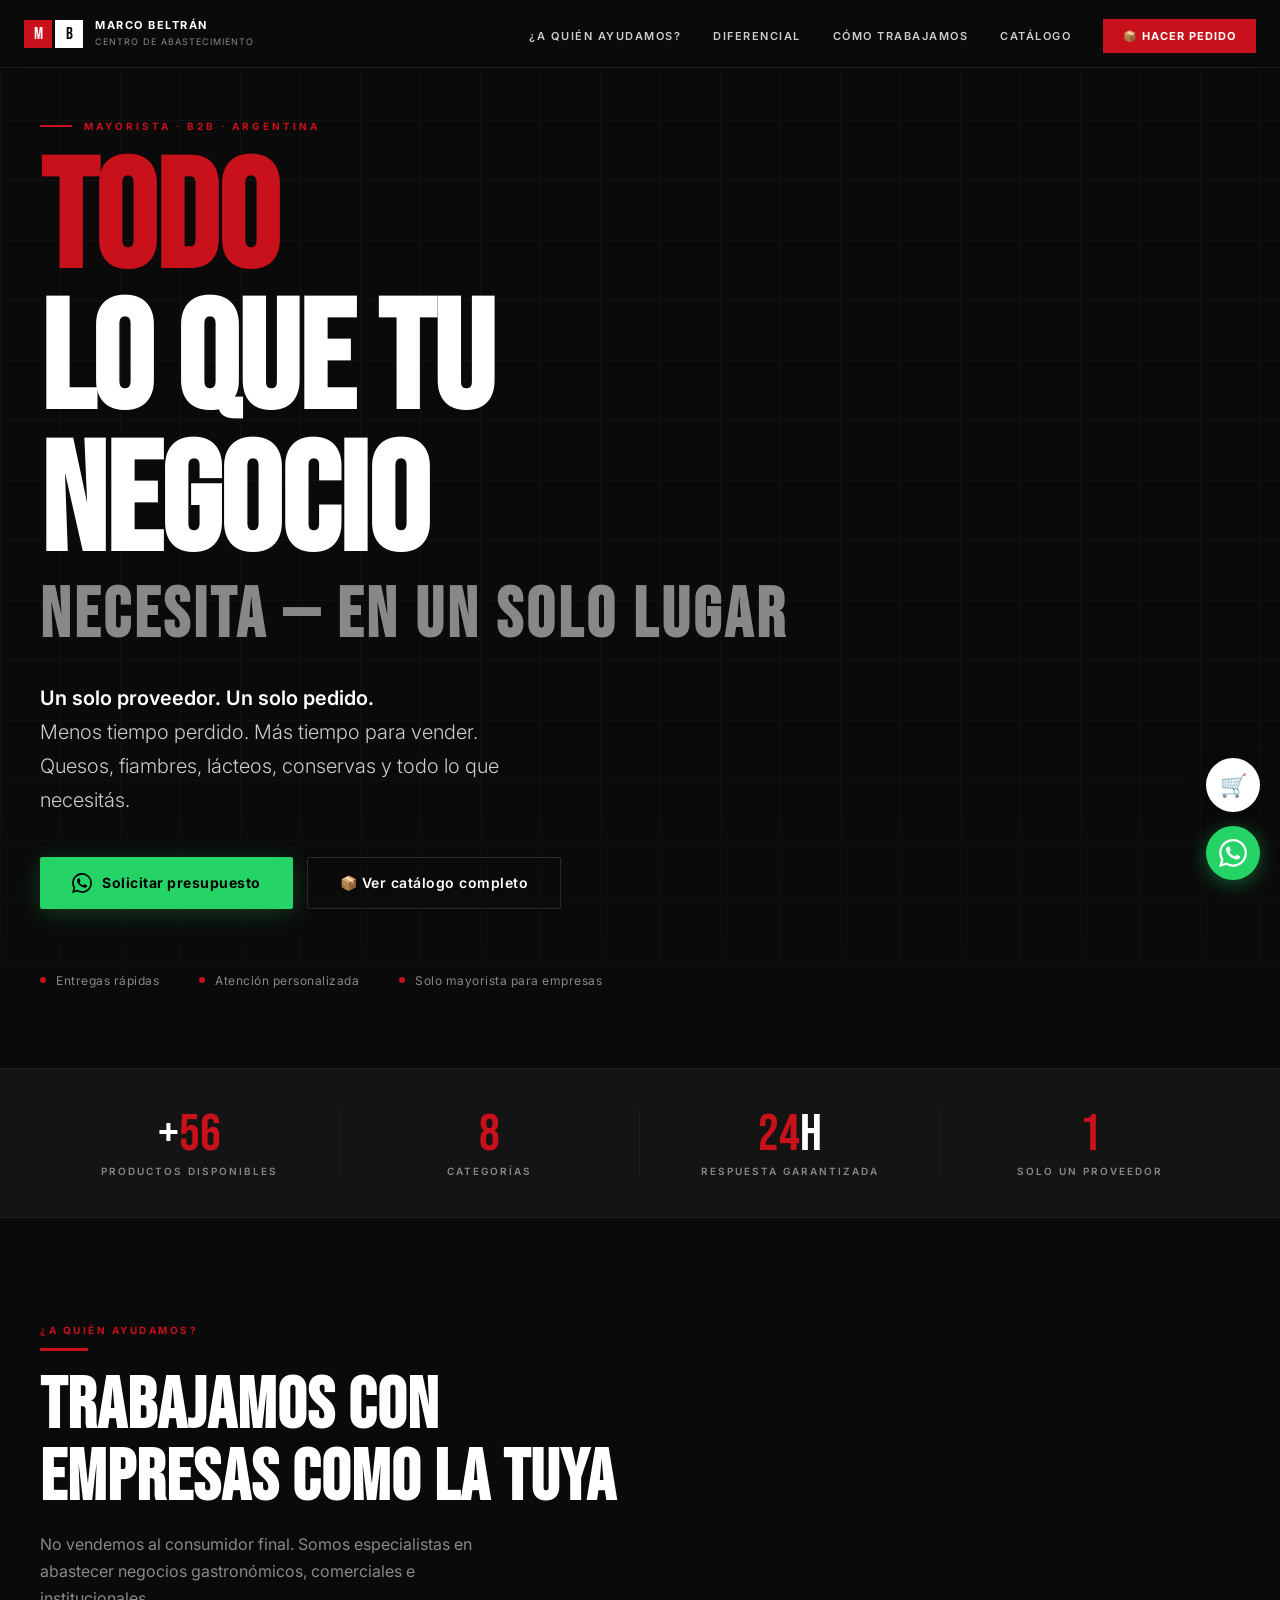
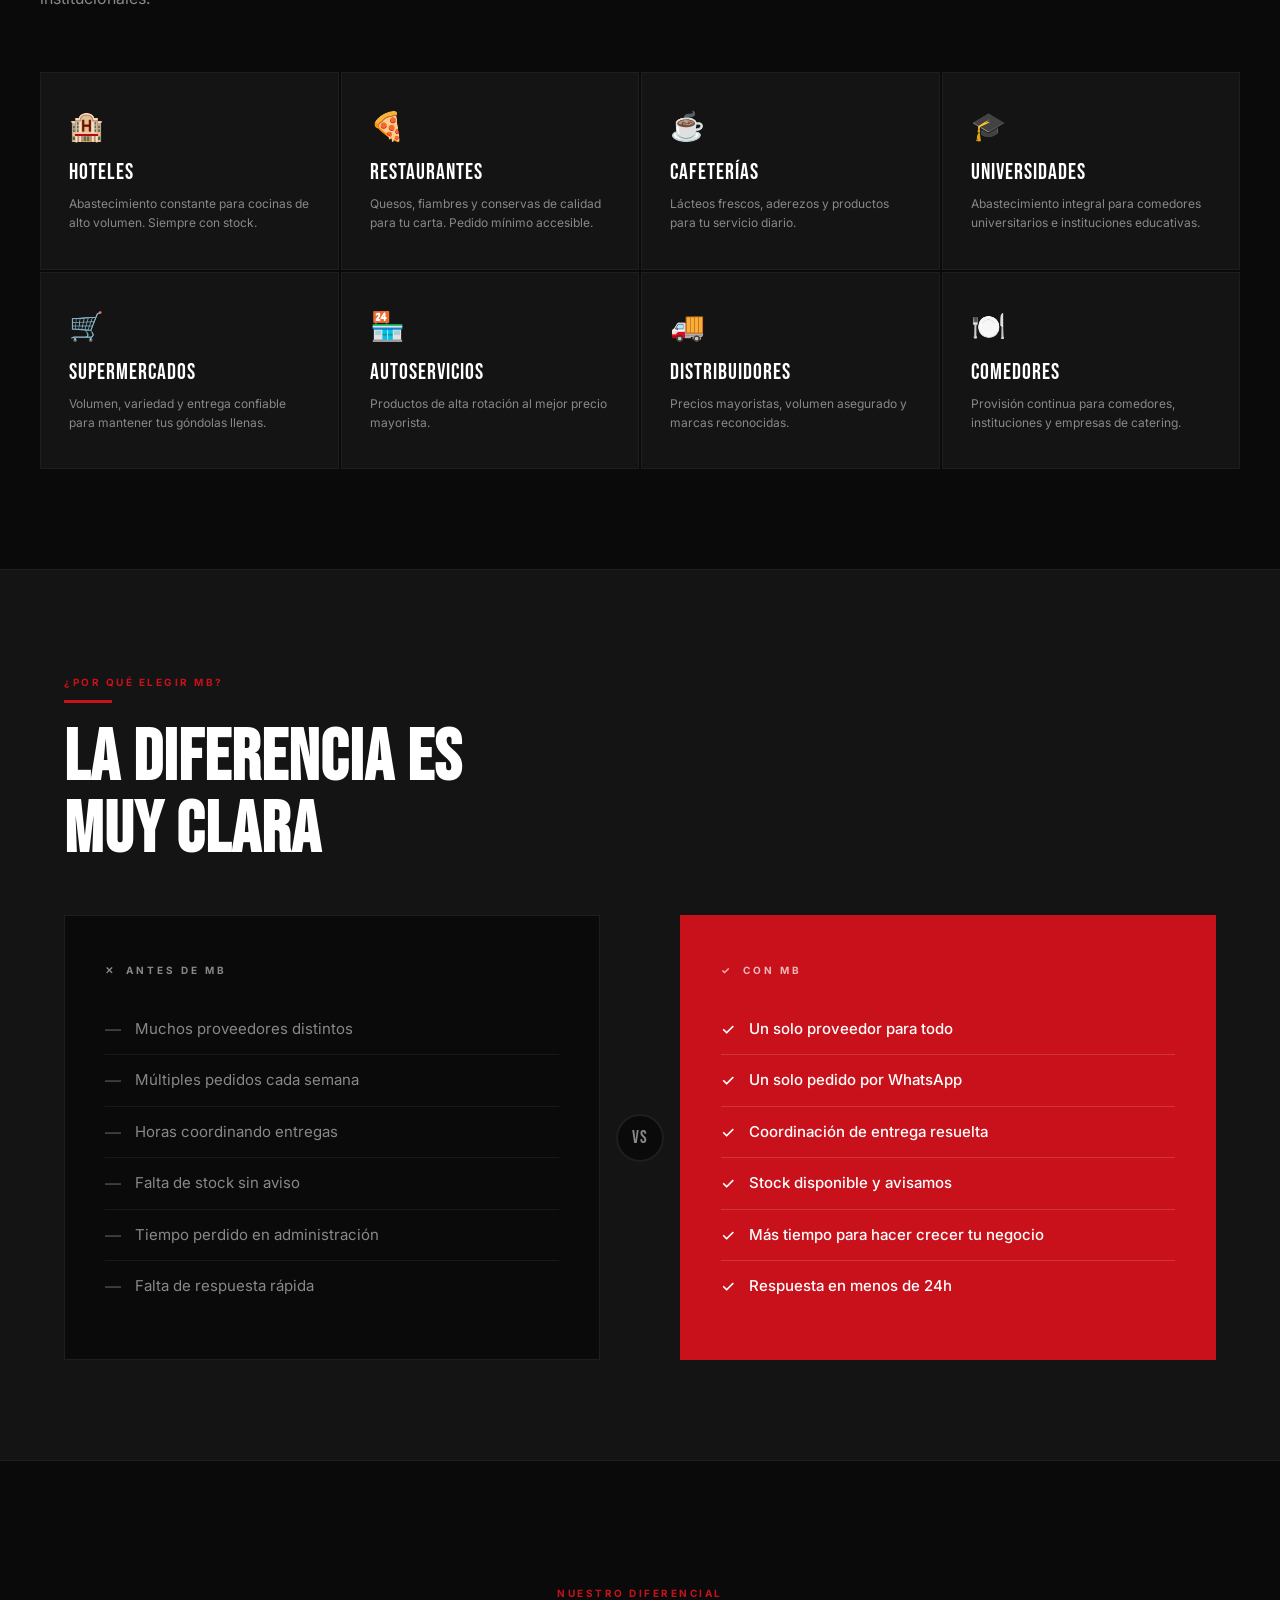
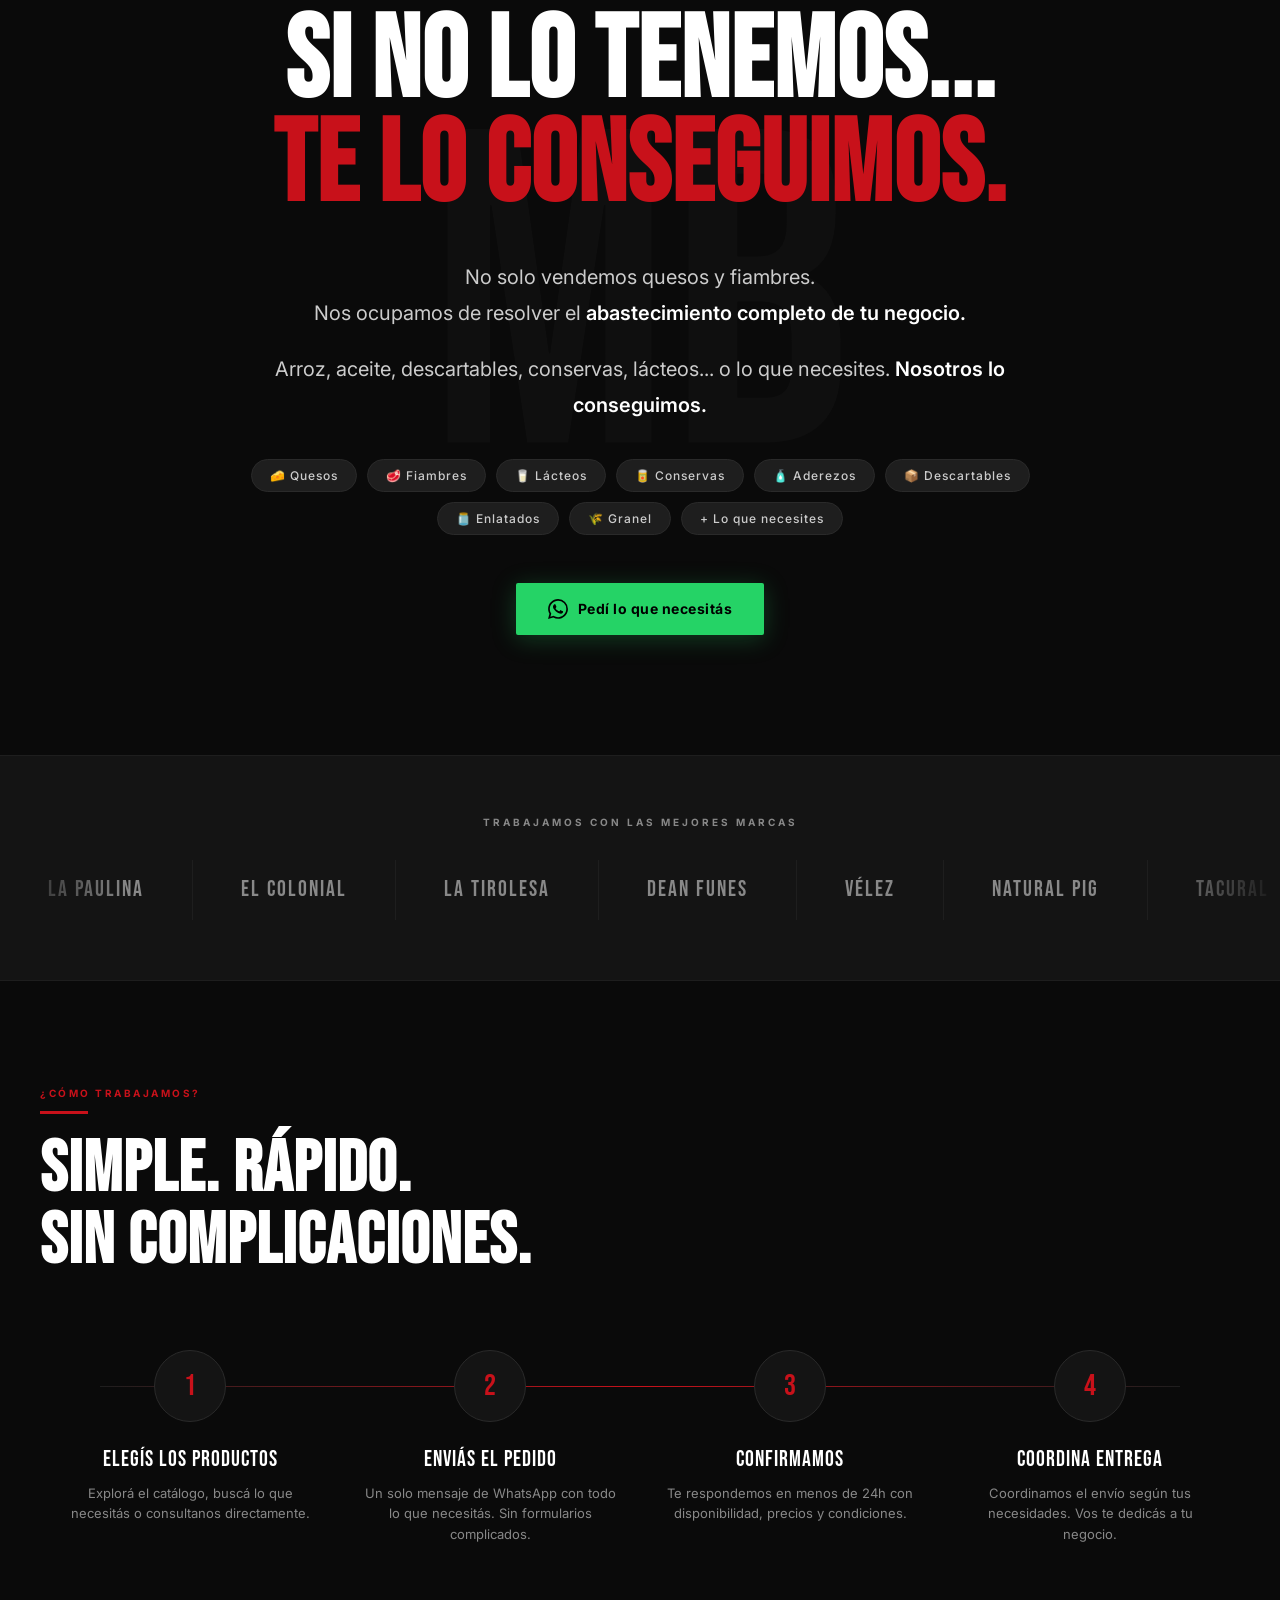
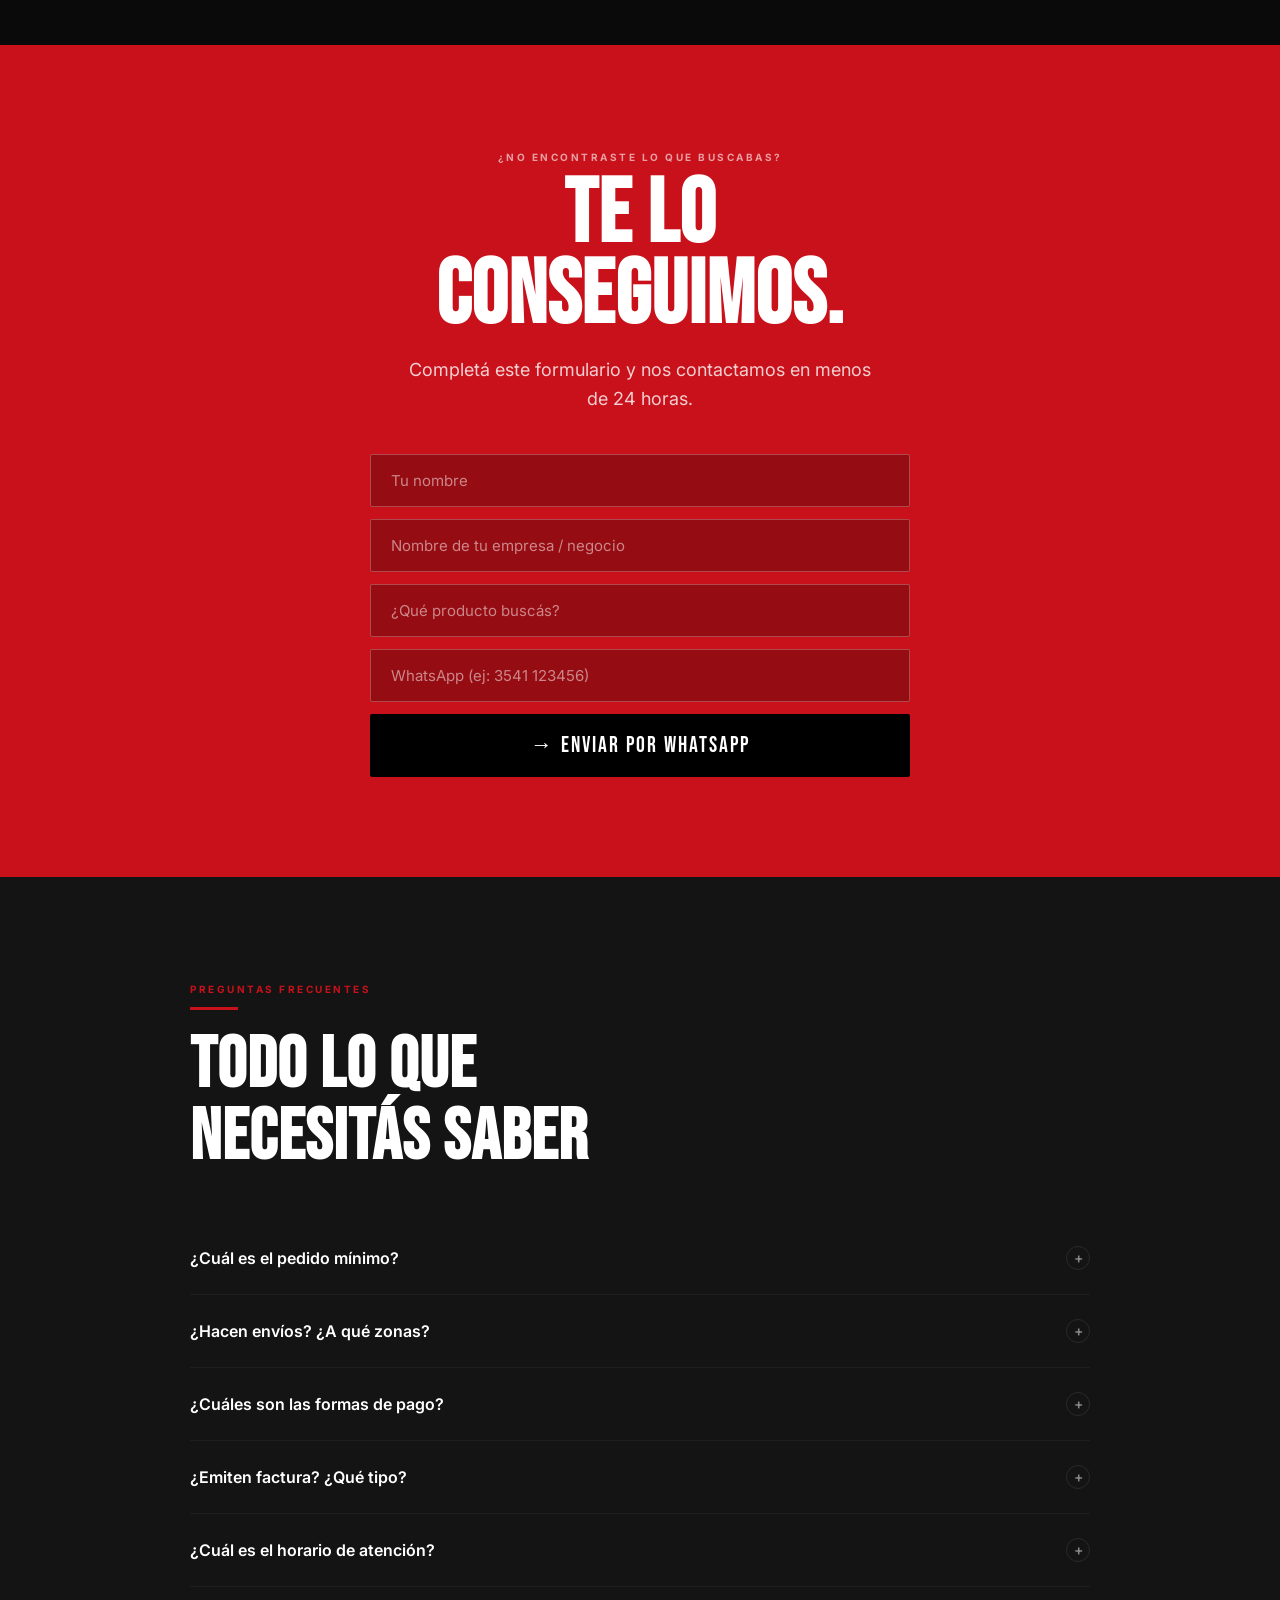
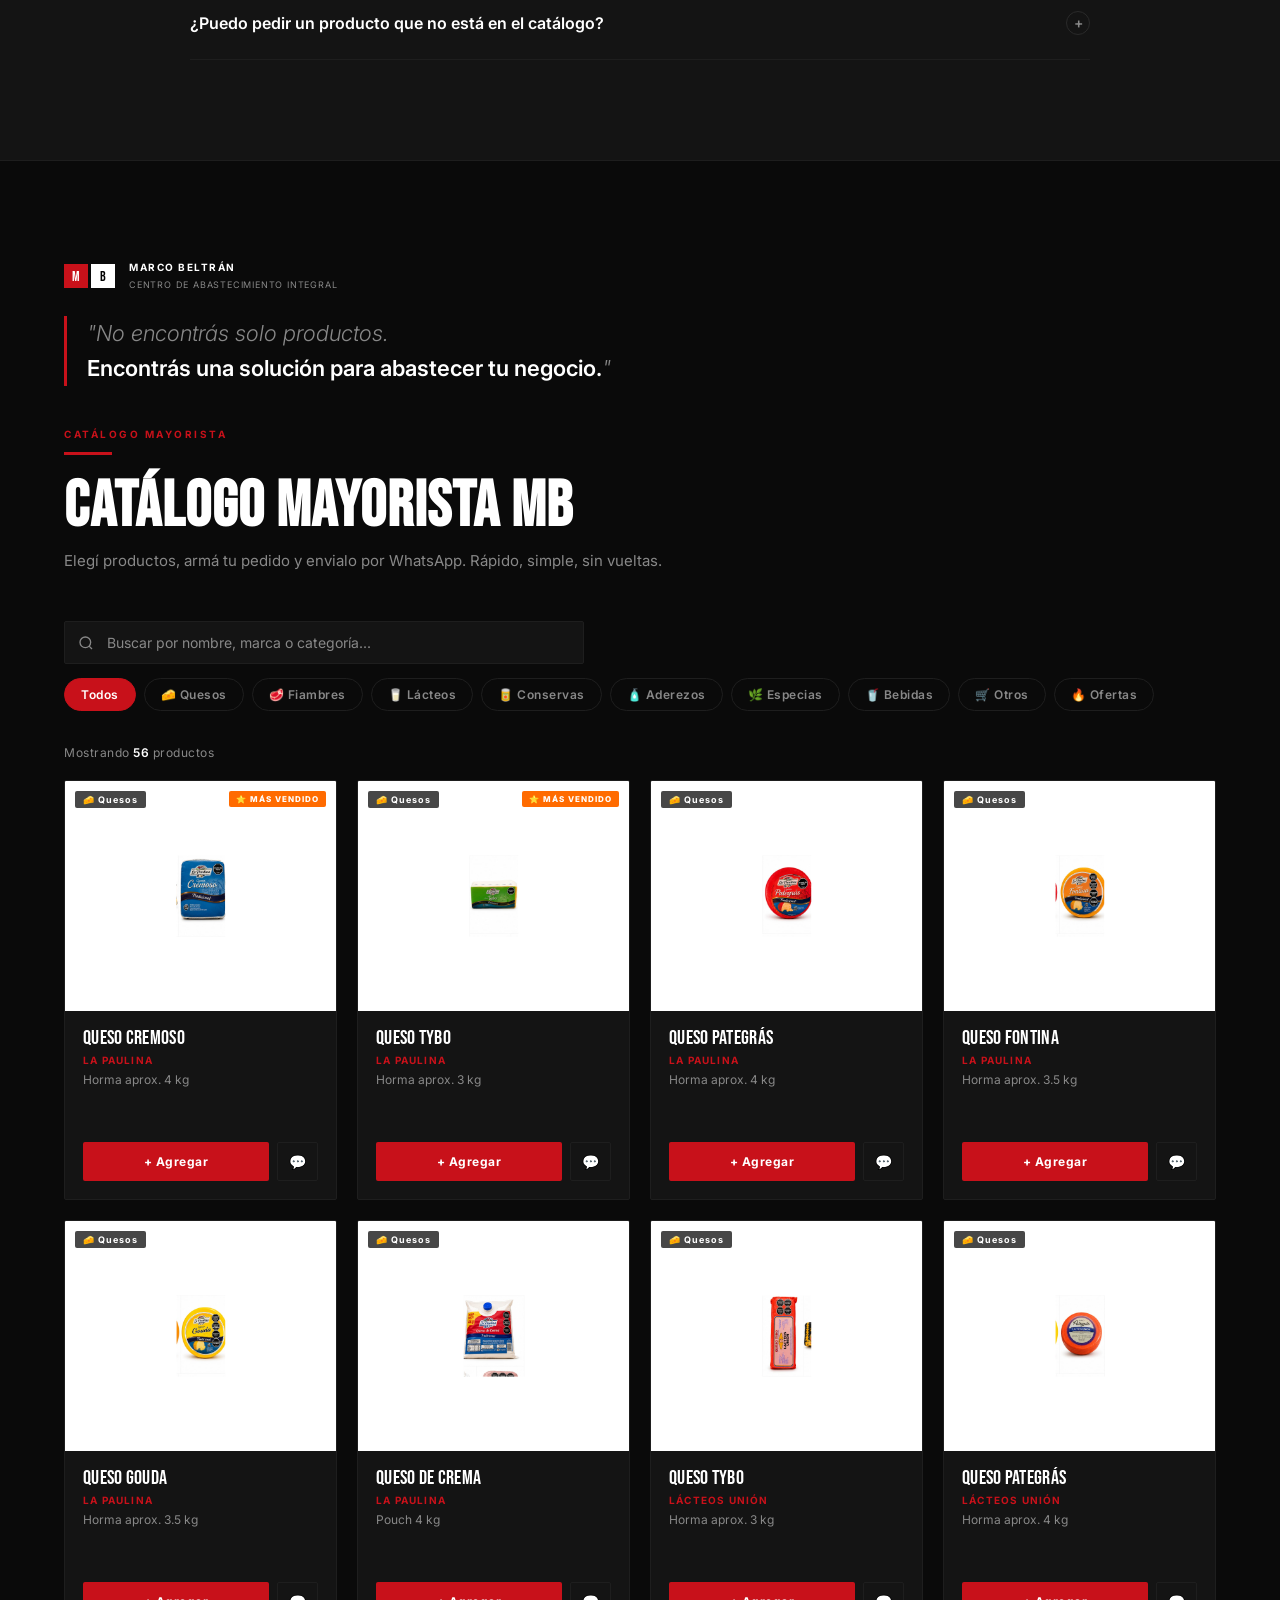
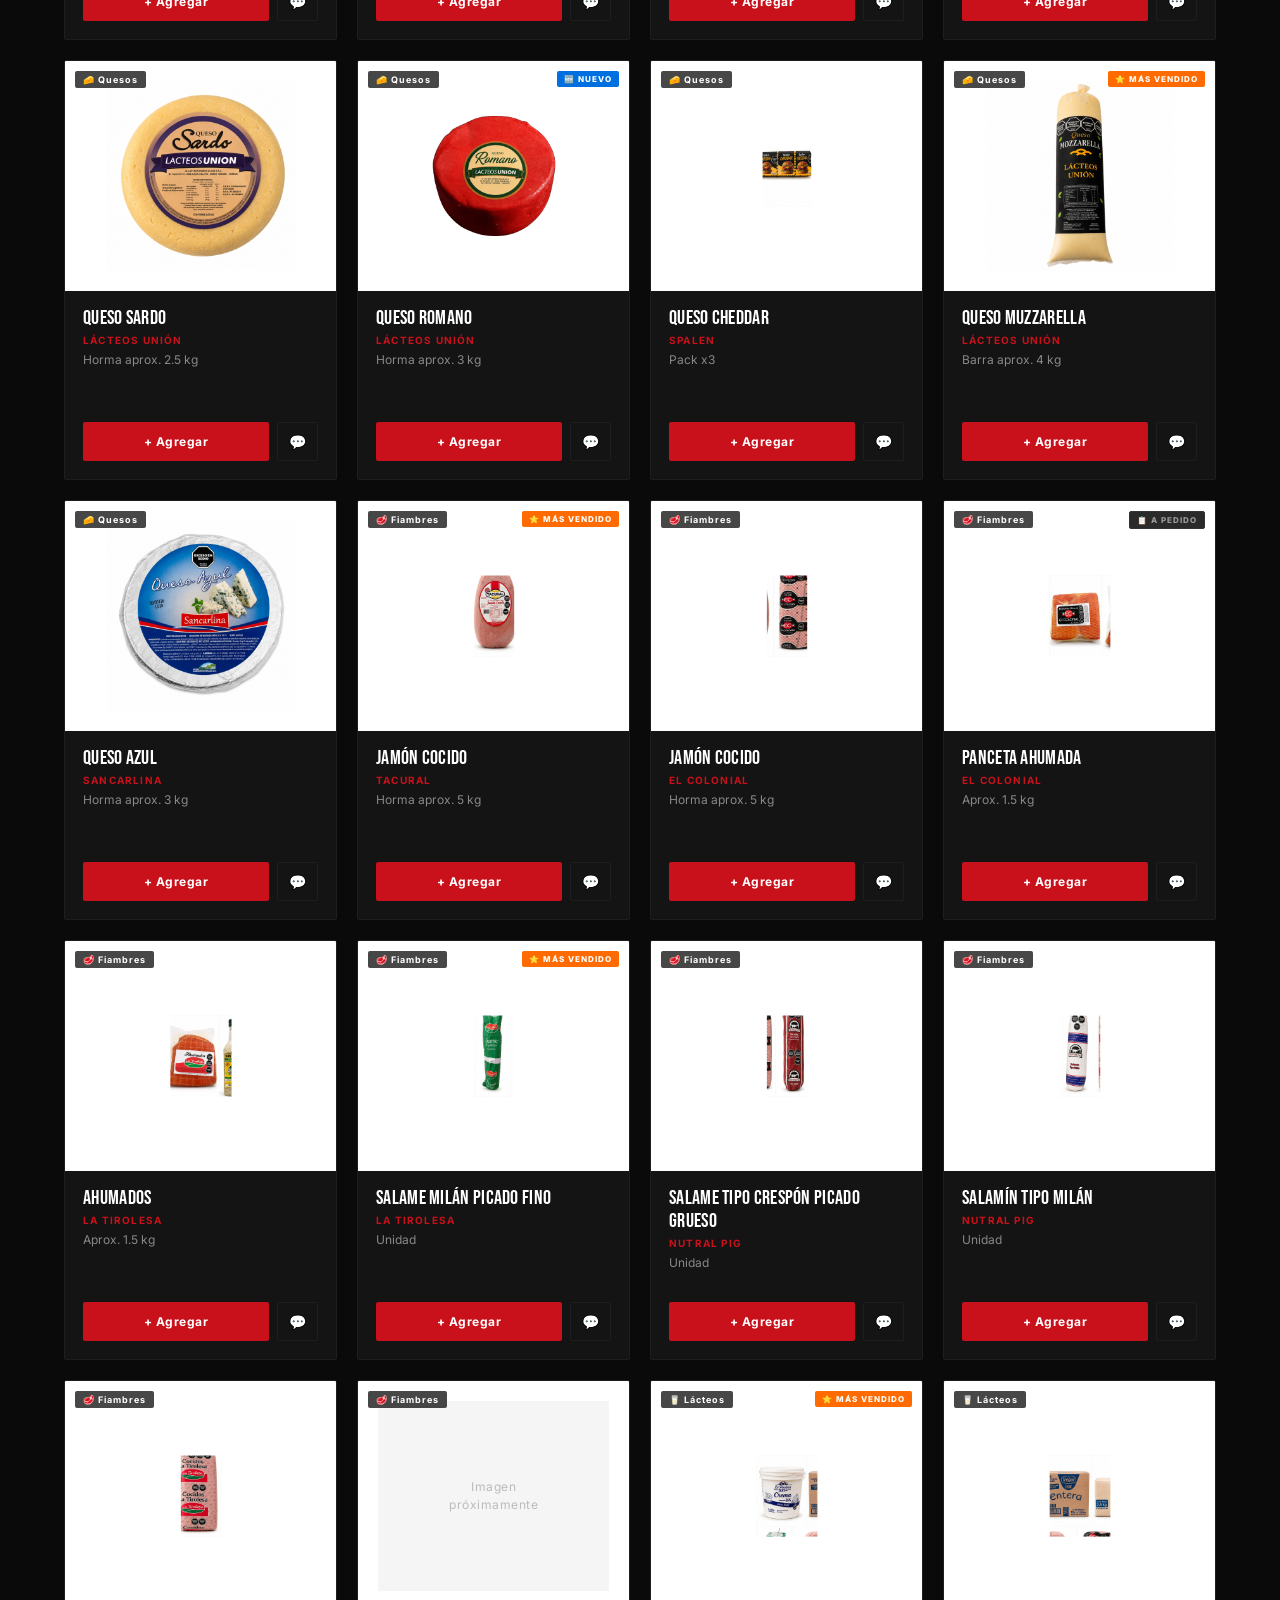
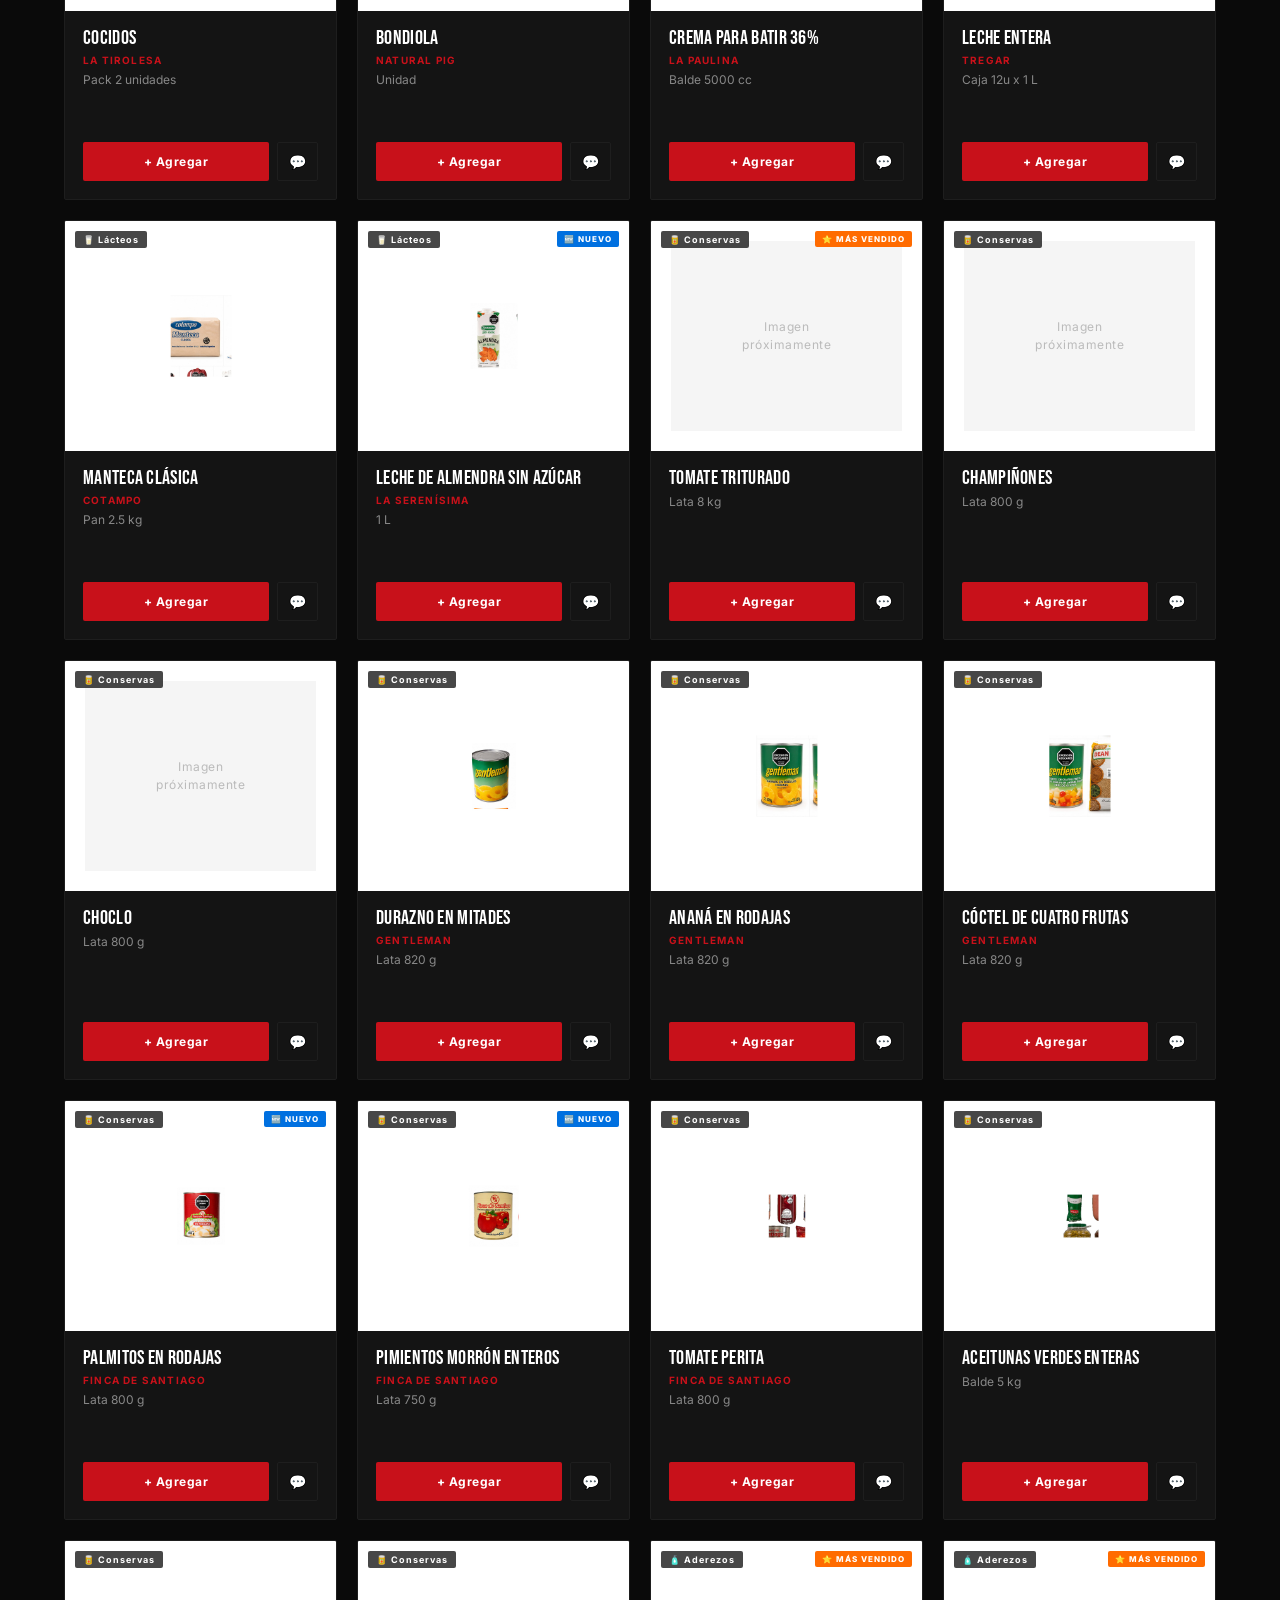
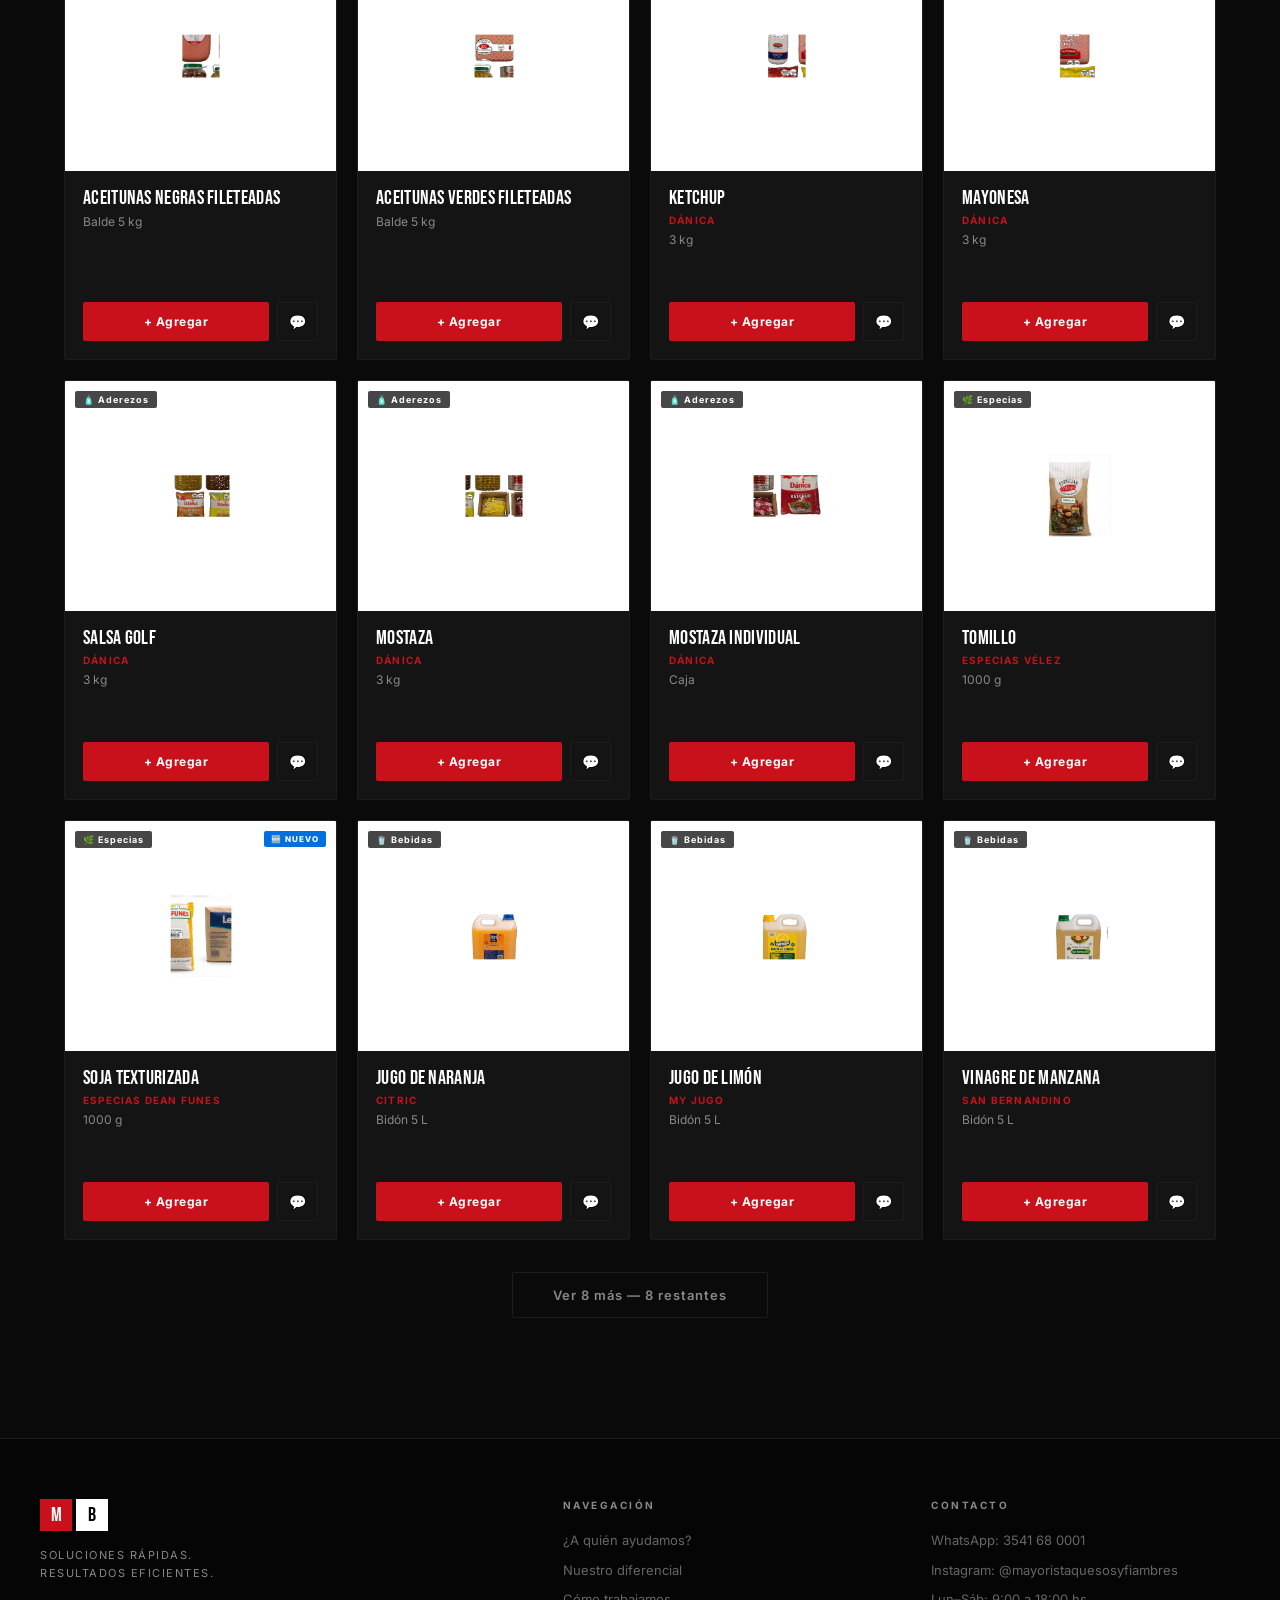
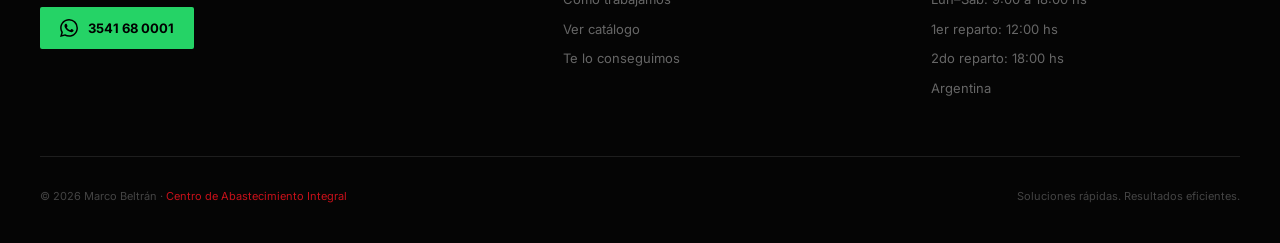
==== commit 47a192df: "Catálogo actualizado" ====
--- a/index.html
+++ b/index.html
@@ -248,7 +248,7 @@
     <div class="faq-item"><div class="faq-q" onclick="toggleFaq(this)">¿Hacen envíos? ¿A qué zonas?<span class="faq-icon">+</span></div><div class="faq-a"><div class="faq-a-inner">Realizamos entregas coordinadas. Consultanos disponibilidad para tu zona. Priorizamos rapidez y que vos no tengas que preocuparte por la logística.</div></div></div>
     <div class="faq-item"><div class="faq-q" onclick="toggleFaq(this)">¿Cuáles son las formas de pago?<span class="faq-icon">+</span></div><div class="faq-a"><div class="faq-a-inner">Aceptamos transferencia bancaria, efectivo y otras modalidades a convenir. Consultanos para armar las condiciones que mejor se adapten a tu negocio.</div></div></div>
     <div class="faq-item"><div class="faq-q" onclick="toggleFaq(this)">¿Emiten factura? ¿Qué tipo?<span class="faq-icon">+</span></div><div class="faq-a"><div class="faq-a-inner">Sí, emitimos factura A y B. Estamos inscriptos y cumplimos con todos los requisitos impositivos para trabajar con empresas y comercios.</div></div></div>
-    <div class="faq-item"><div class="faq-q" onclick="toggleFaq(this)">¿Cuál es el horario de atención?<span class="faq-icon">+</span></div><div class="faq-a"><div class="faq-a-inner">Lunes a viernes de 8:00 a 18:00 hs. Sábados de 8:00 a 13:00 hs. Por WhatsApp respondemos lo antes posible dentro de ese horario.</div></div></div>
+    <div class="faq-item"><div class="faq-q" onclick="toggleFaq(this)">¿Cuál es el horario de atención?<span class="faq-icon">+</span></div><div class="faq-a"><div class="faq-a-inner">Lunes a sábado de 9:00 a 18:00 hs. Por WhatsApp respondemos lo antes posible dentro de ese horario. Hacemos reparto dos veces al día: el primer reparto sale a las 12:00 hs y el segundo a las 18:00 hs.</div></div></div>
     <div class="faq-item"><div class="faq-q" onclick="toggleFaq(this)">¿Puedo pedir un producto que no está en el catálogo?<span class="faq-icon">+</span></div><div class="faq-a"><div class="faq-a-inner">¡Sí! Ese es nuestro principal diferencial. Si no lo comercializamos habitualmente, lo conseguimos. Consultanos y buscamos la mejor opción para vos.</div></div></div>
   </div>
 </section>
@@ -322,9 +322,10 @@
     <div class="footer-col">
       <div class="footer-col-title">Contacto</div>
       <a href="https://wa.me/5493541680001" target="_blank" rel="noopener noreferrer">WhatsApp: 3541 68 0001</a>
-      <a href="https://instagram.com/marcobeltran" target="_blank" rel="noopener noreferrer">Instagram: @marcobeltran</a>
-      <p>Lun–Vie: 8:00 a 18:00 hs</p>
-      <p>Sáb: 8:00 a 13:00 hs</p>
+      <a href="https://www.instagram.com/mayoristaquesosyfiambres/" target="_blank" rel="noopener noreferrer">Instagram: @mayoristaquesosyfiambres</a>
+      <p>Lun–Sáb: 9:00 a 18:00 hs</p>
+      <p>1er reparto: 12:00 hs</p>
+      <p>2do reparto: 18:00 hs</p>
       <p>Argentina</p>
     </div>
   </div>
@@ -355,7 +356,7 @@
     <div class="cart-fields">
       <input class="cart-field" type="text" id="cartNombre"    placeholder="Nombre del cliente">
       <input class="cart-field" type="text" id="cartNegocio"   placeholder="Empresa o comercio (opcional)">
-      <input class="cart-field" type="text" id="cartLocalidad" placeholder="Localidad (opcional)">
+      <input class="cart-field" type="text" id="cartDireccion" placeholder="Dirección de entrega (opcional)">
       <input class="cart-field" type="text" id="cartObs"       placeholder="Observaciones (opcional)">
     </div>
     <button class="cart-btn-send" onclick="enviarPedido()">
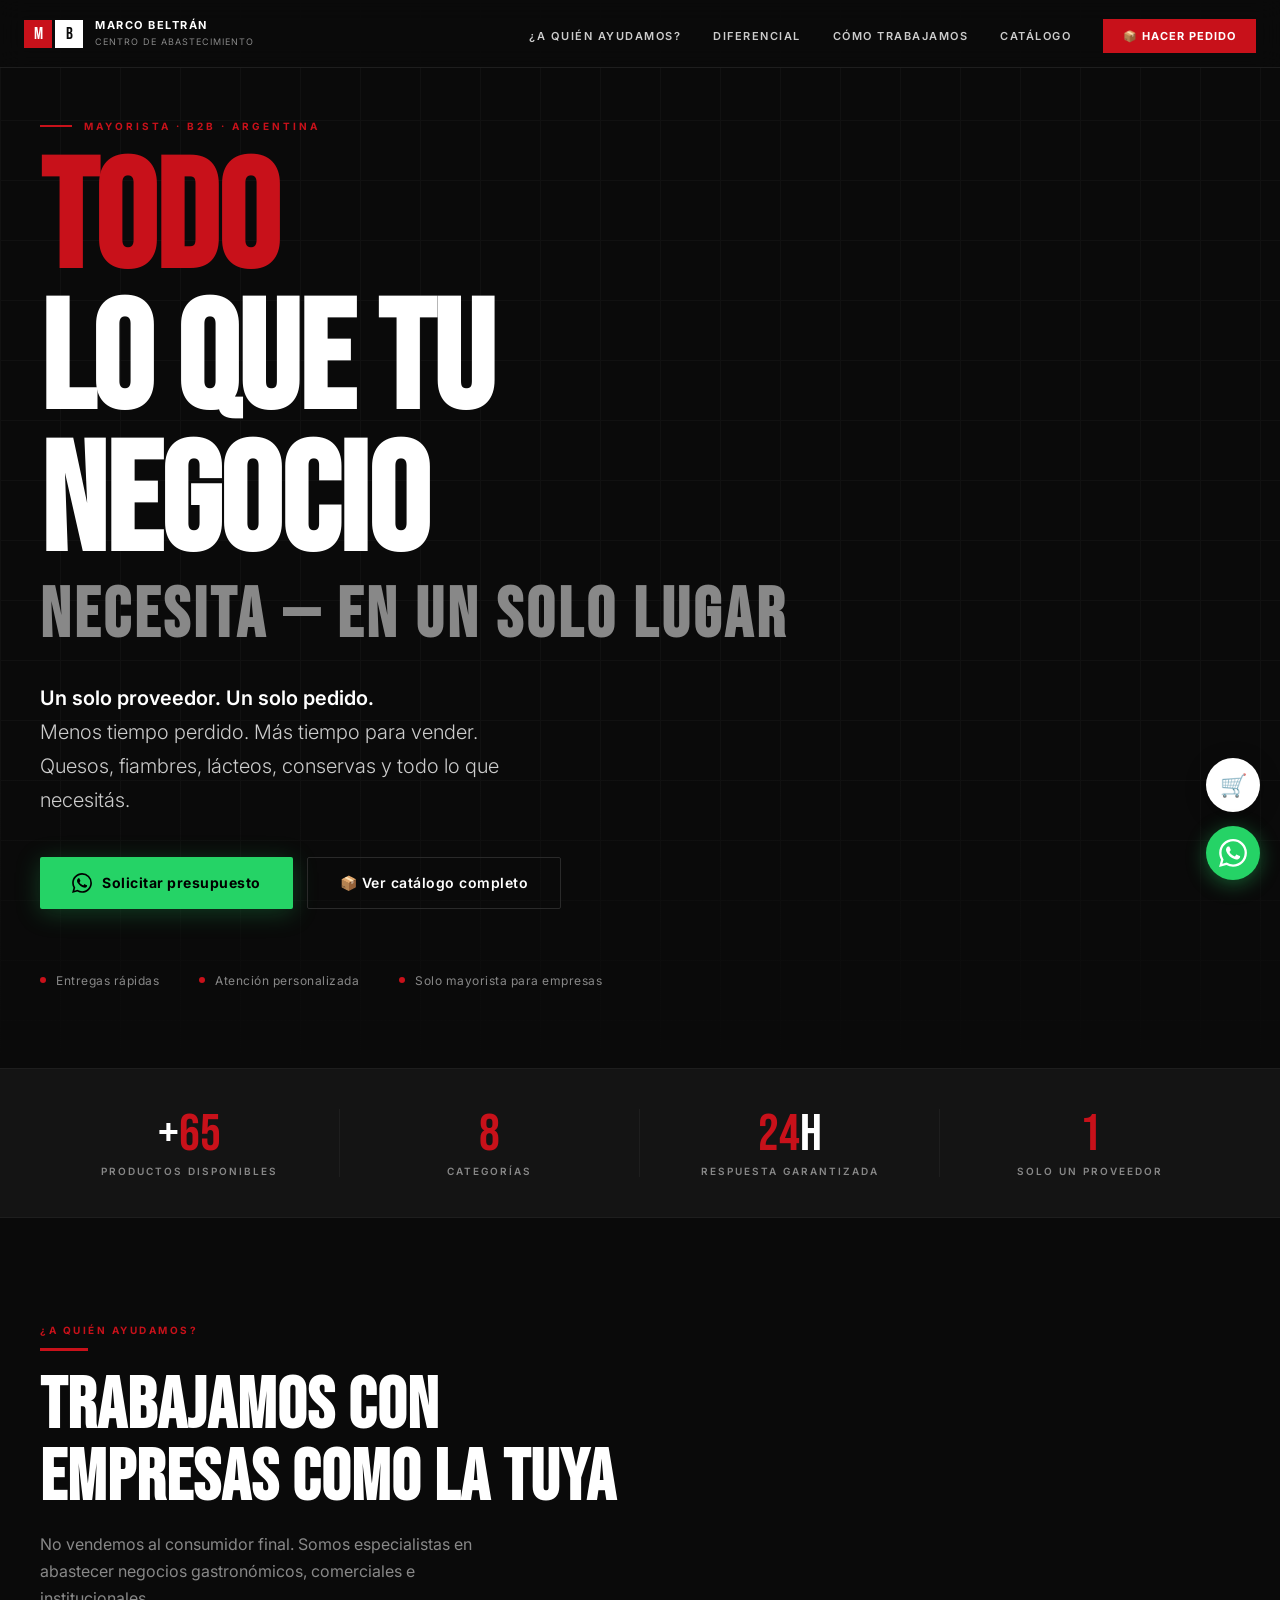
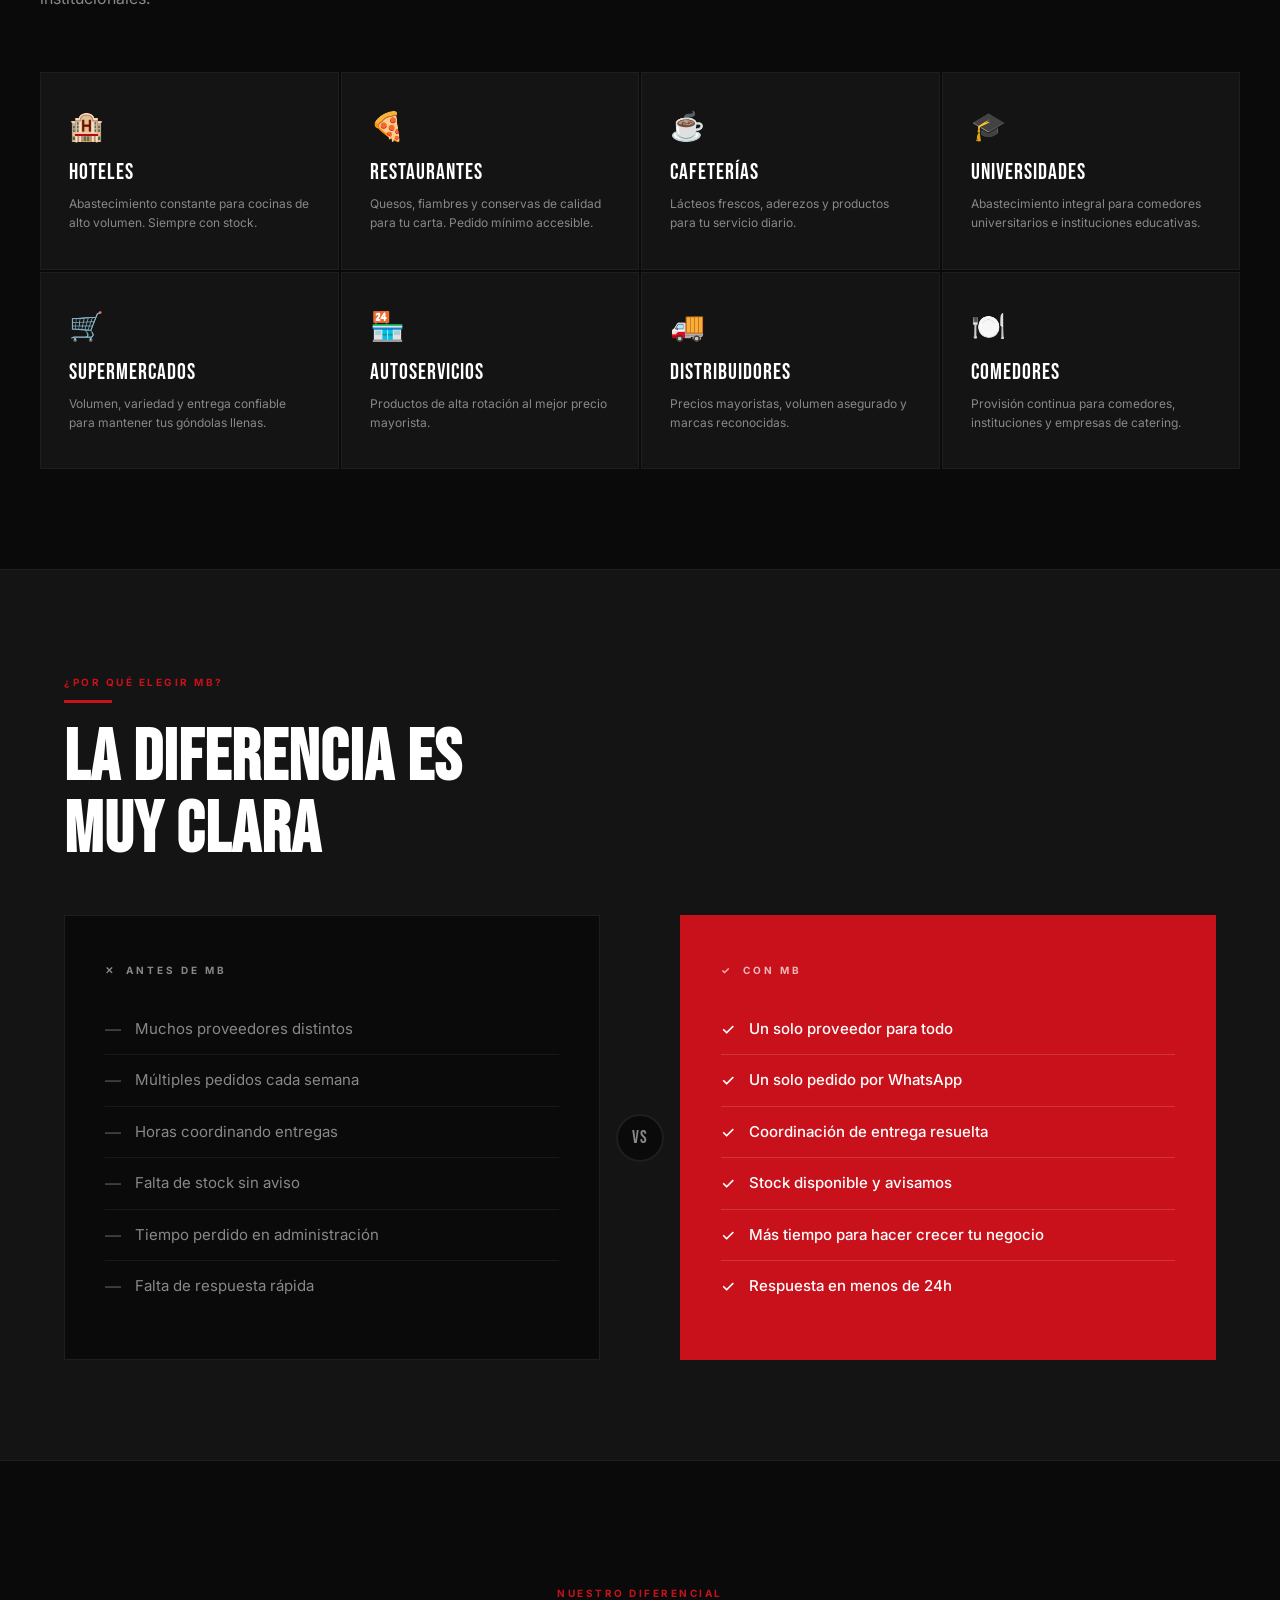
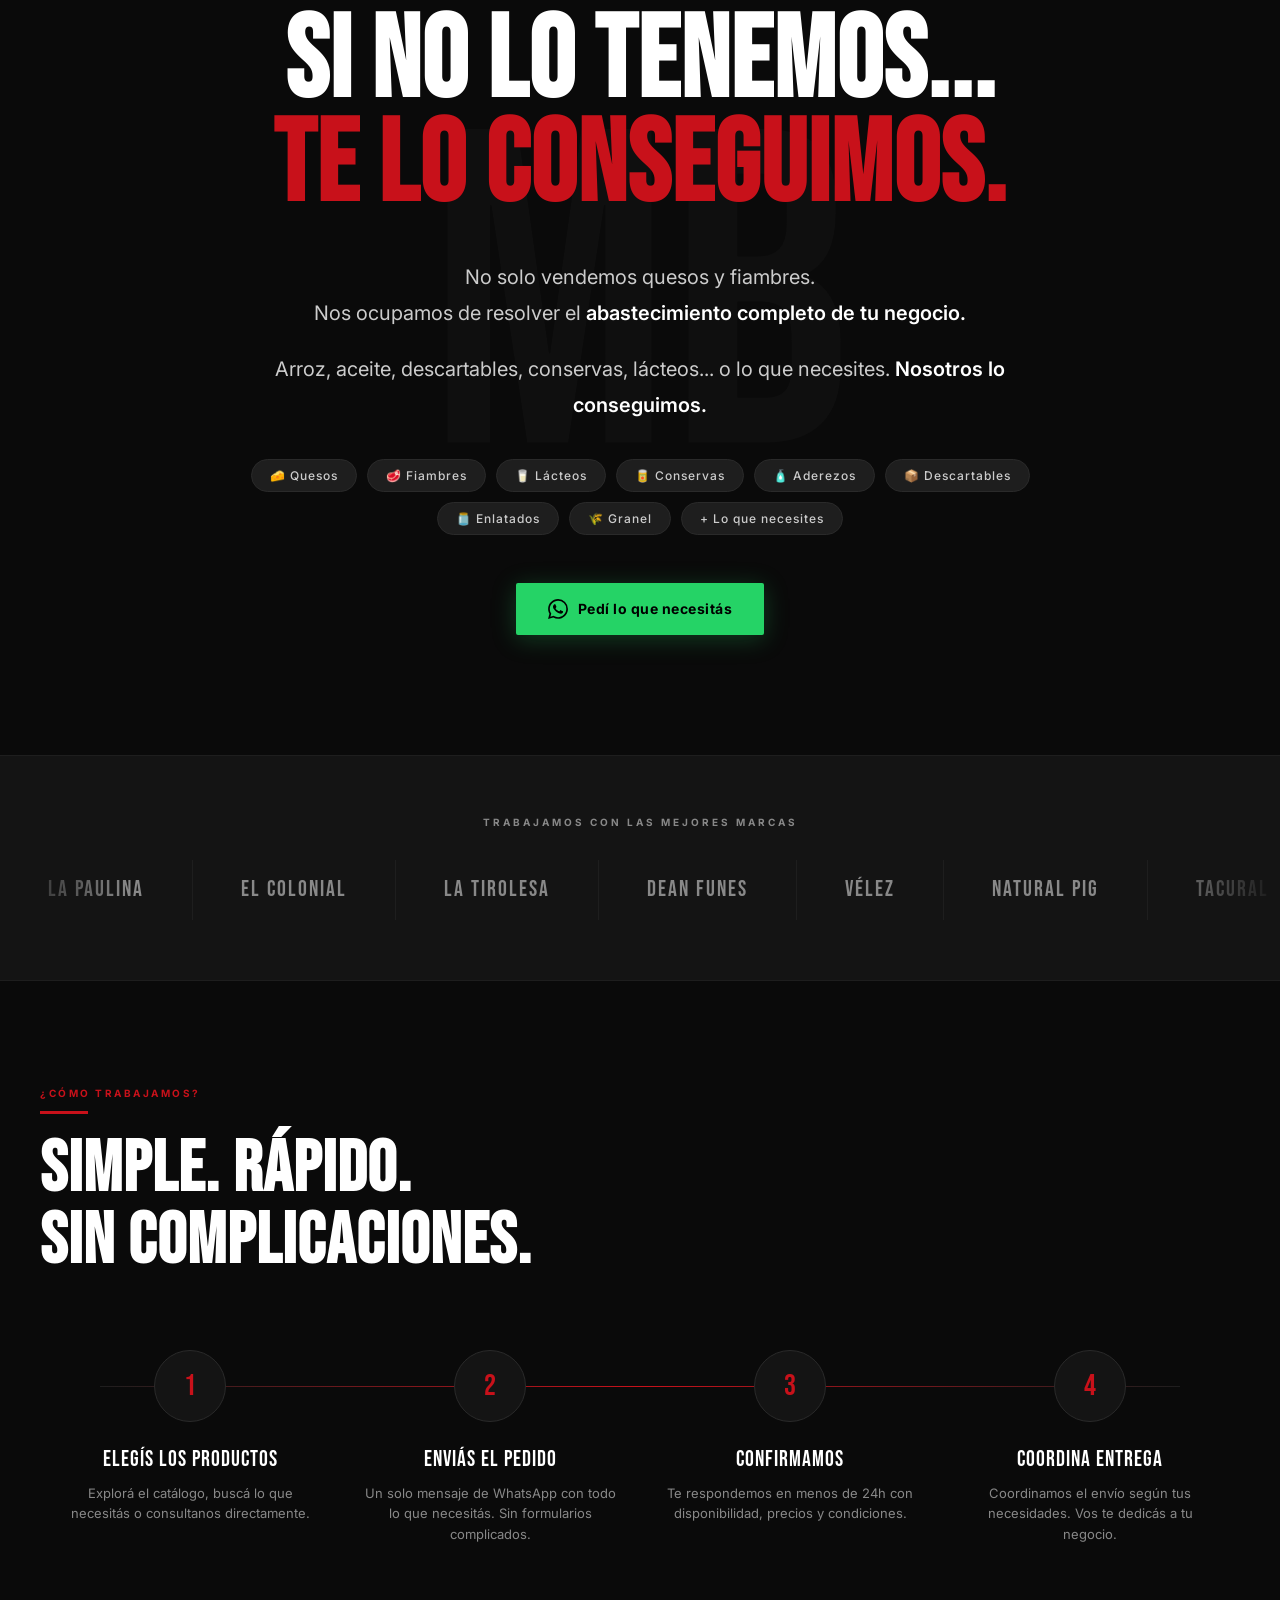
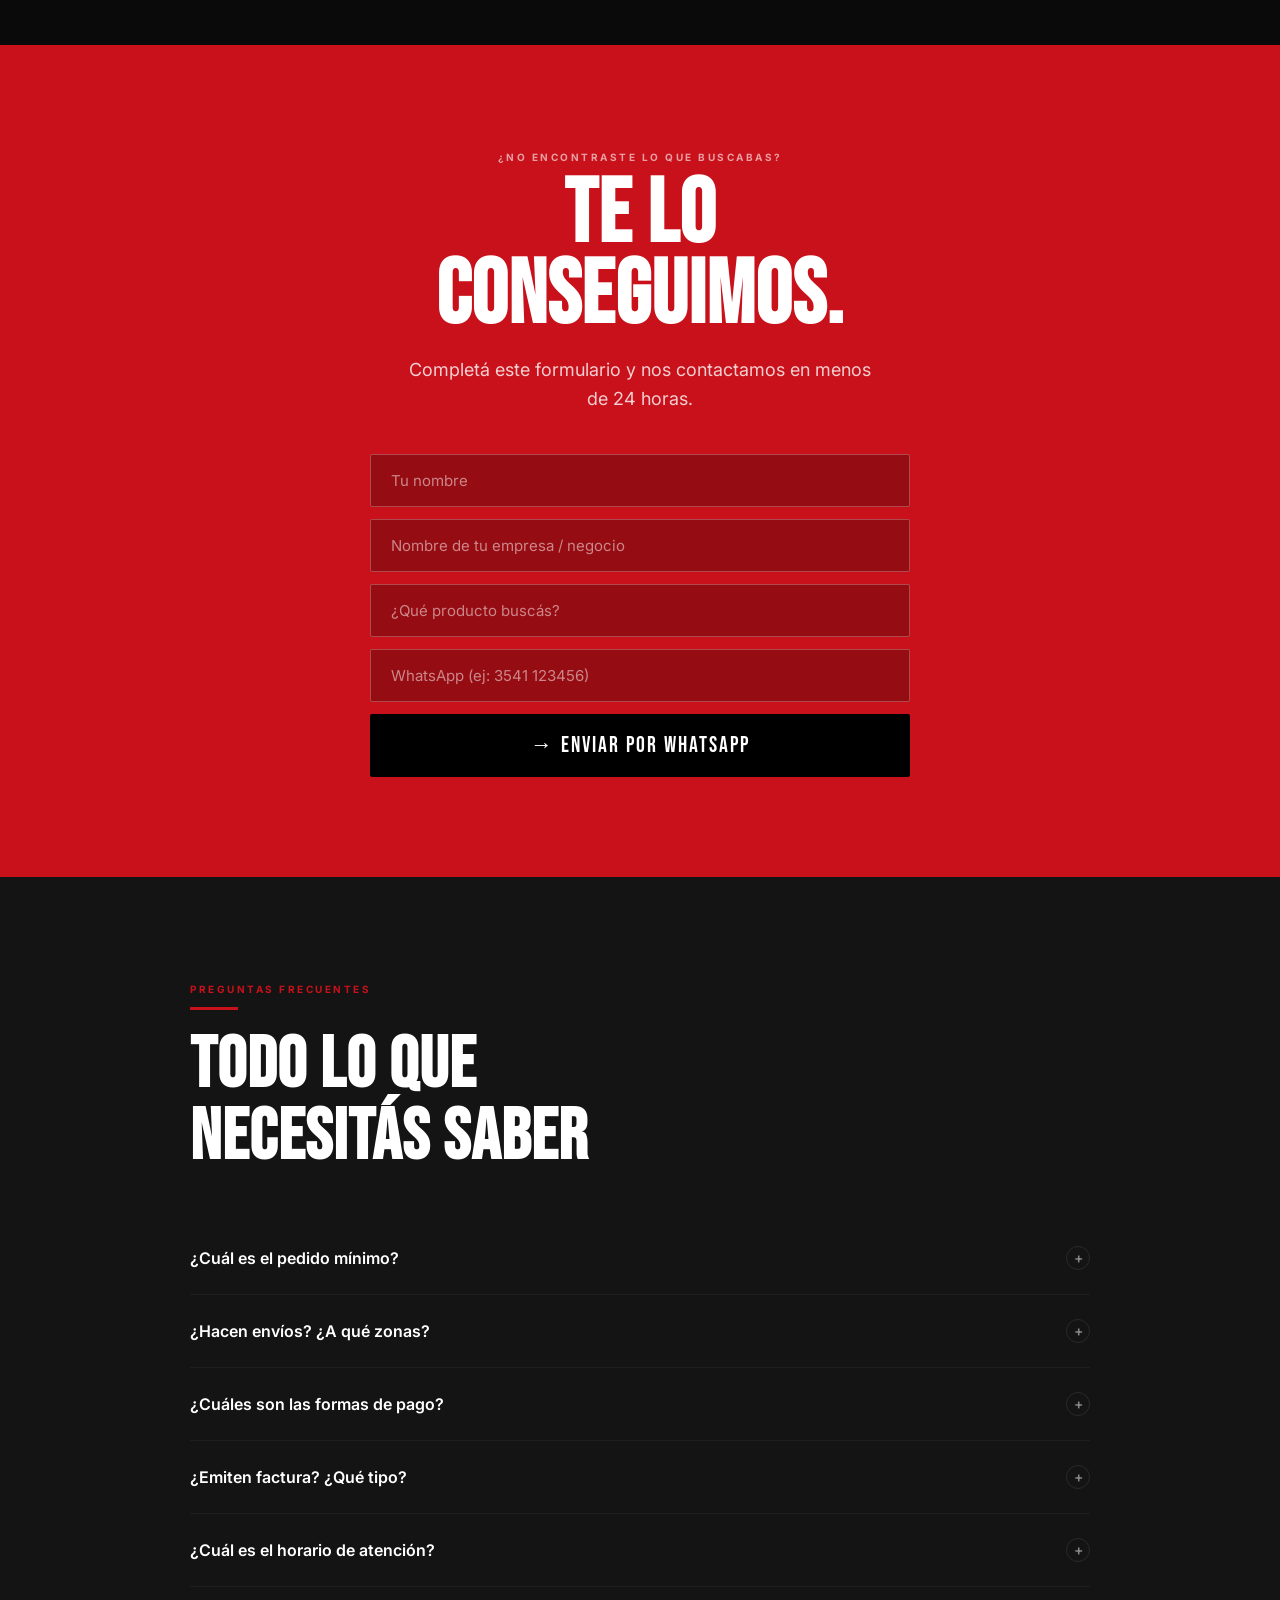
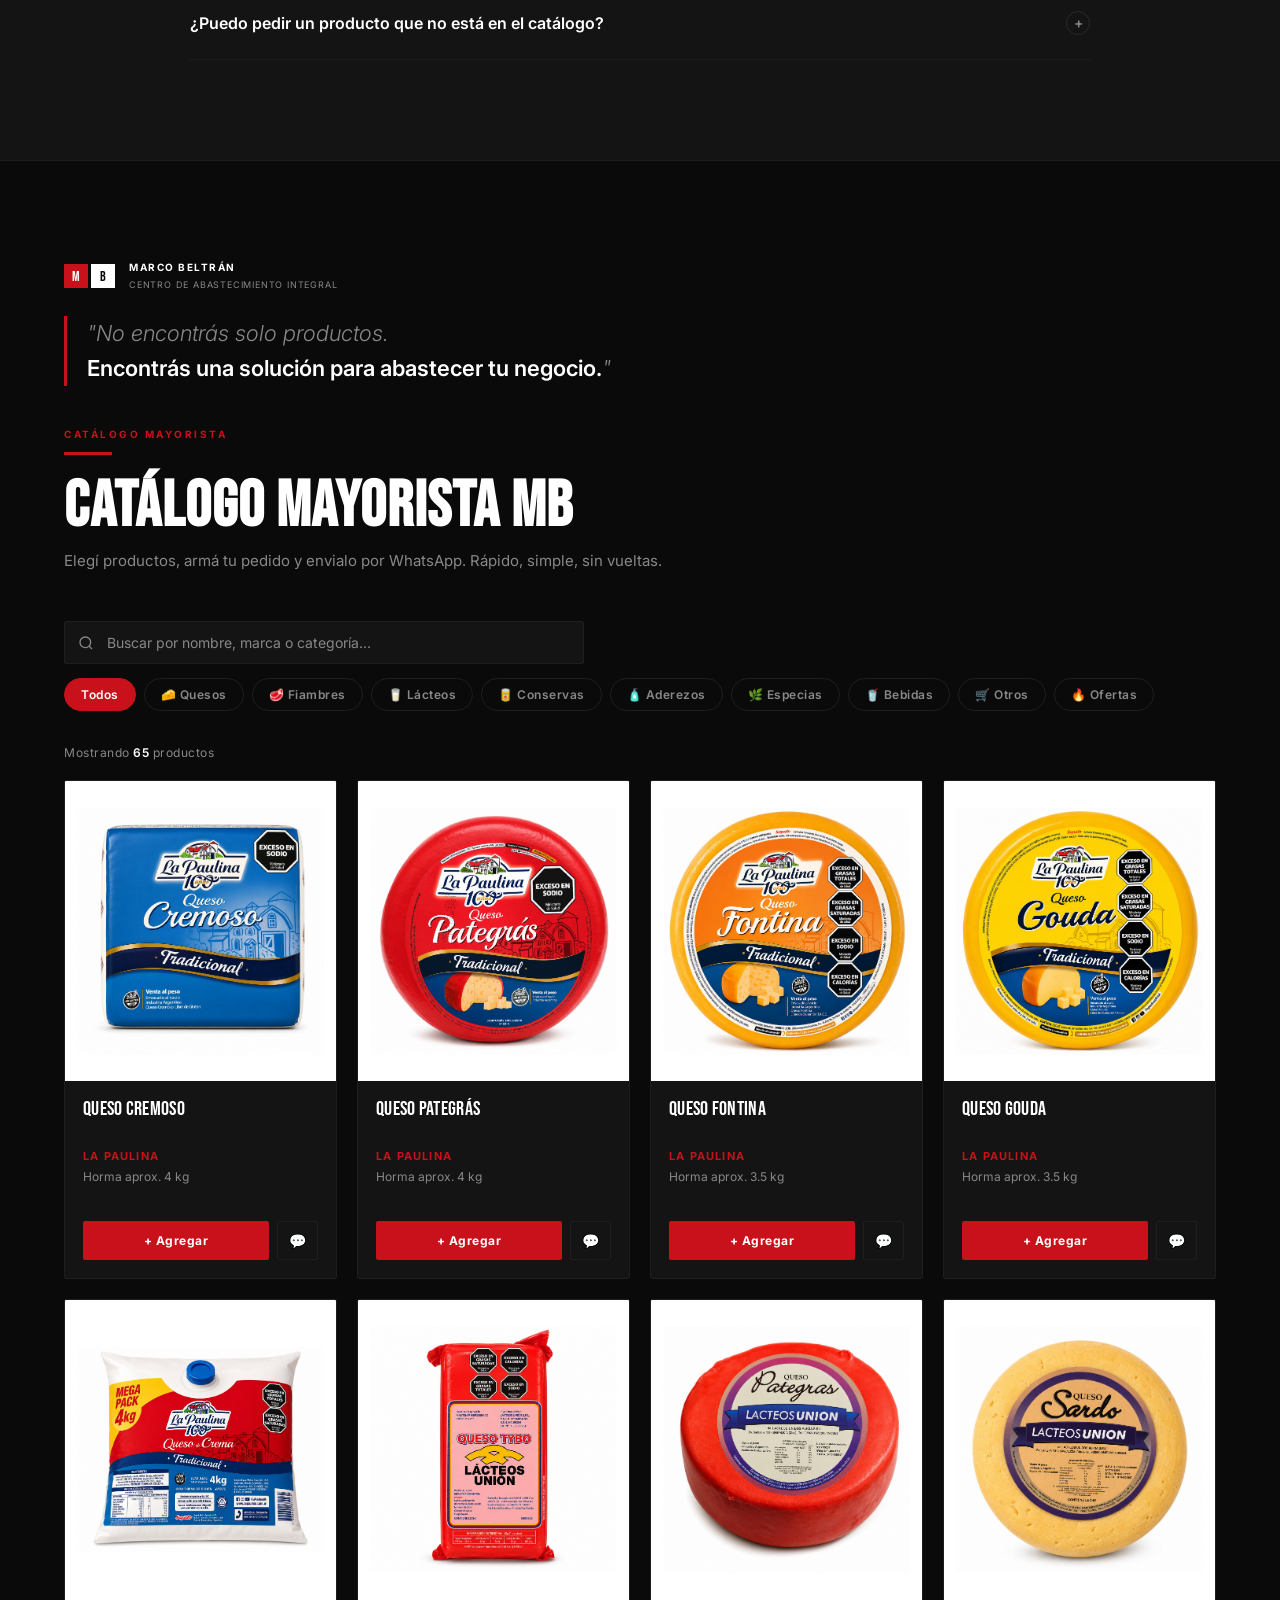
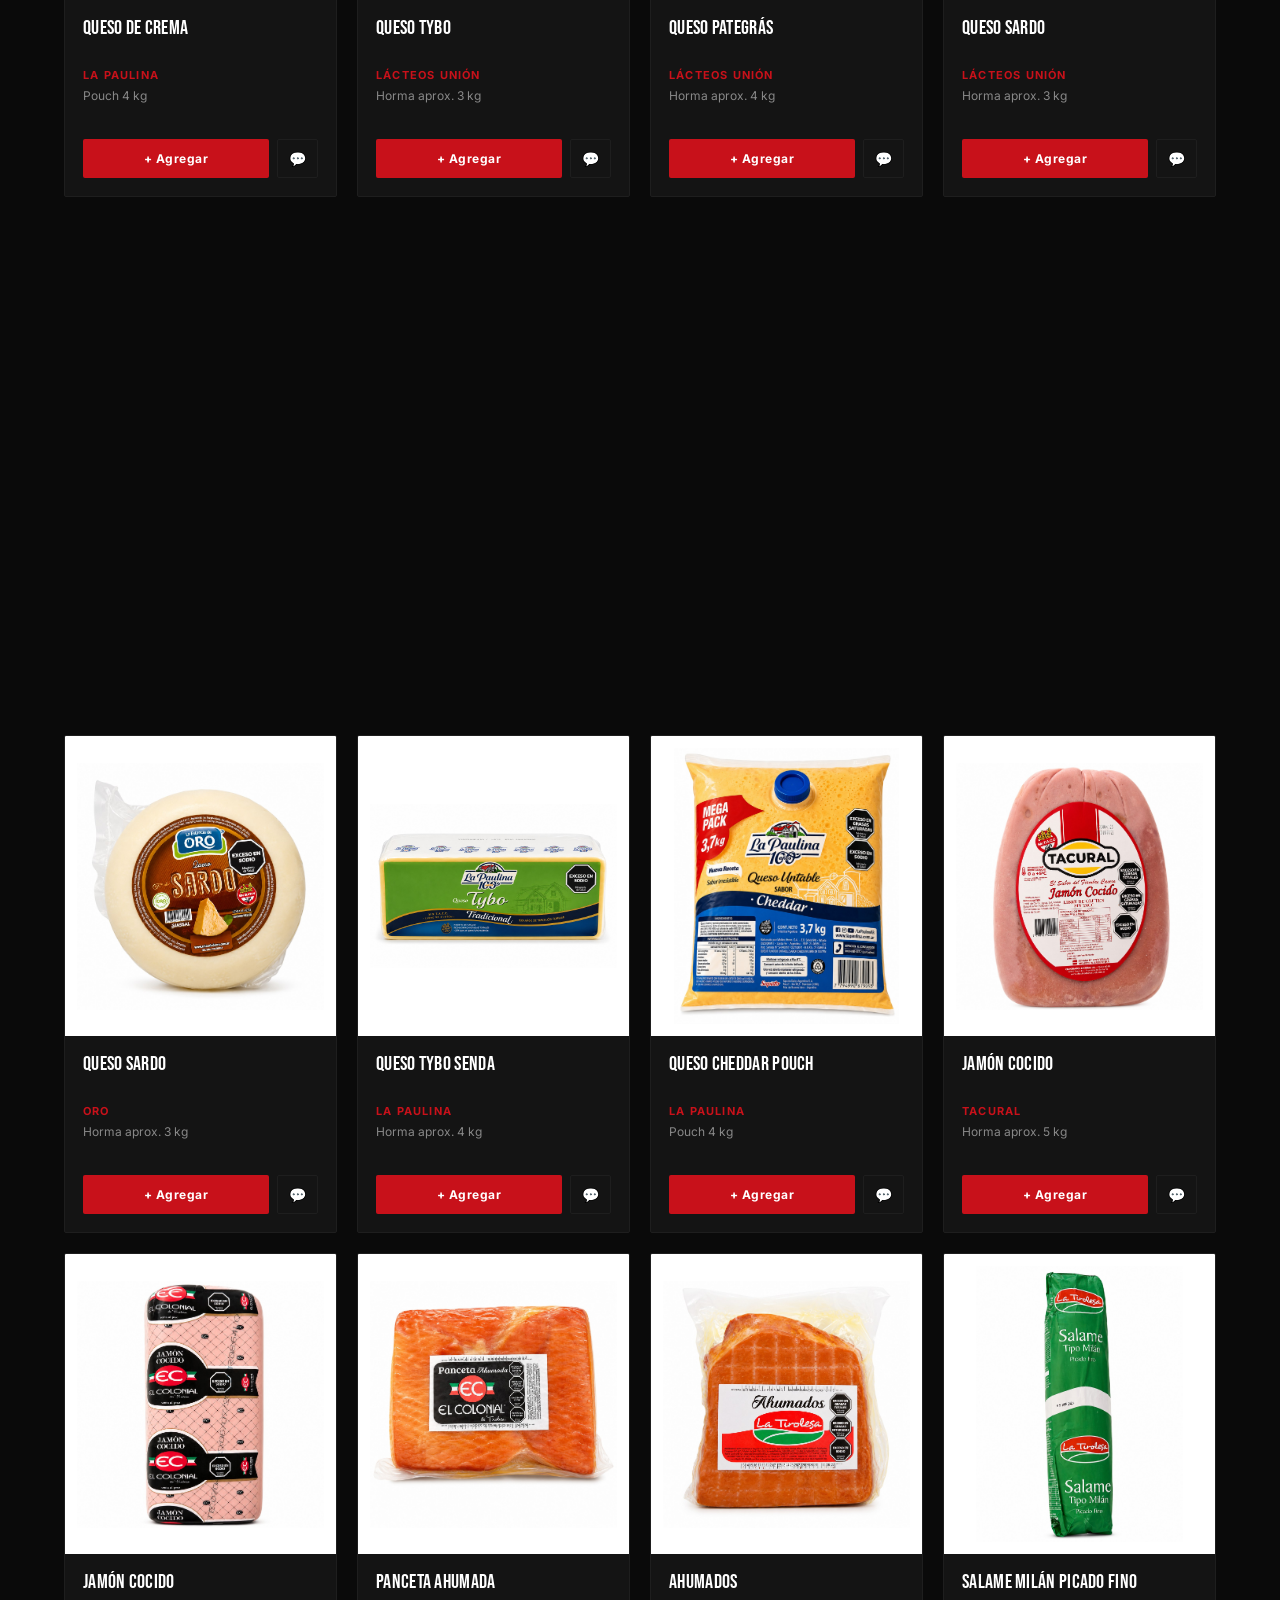
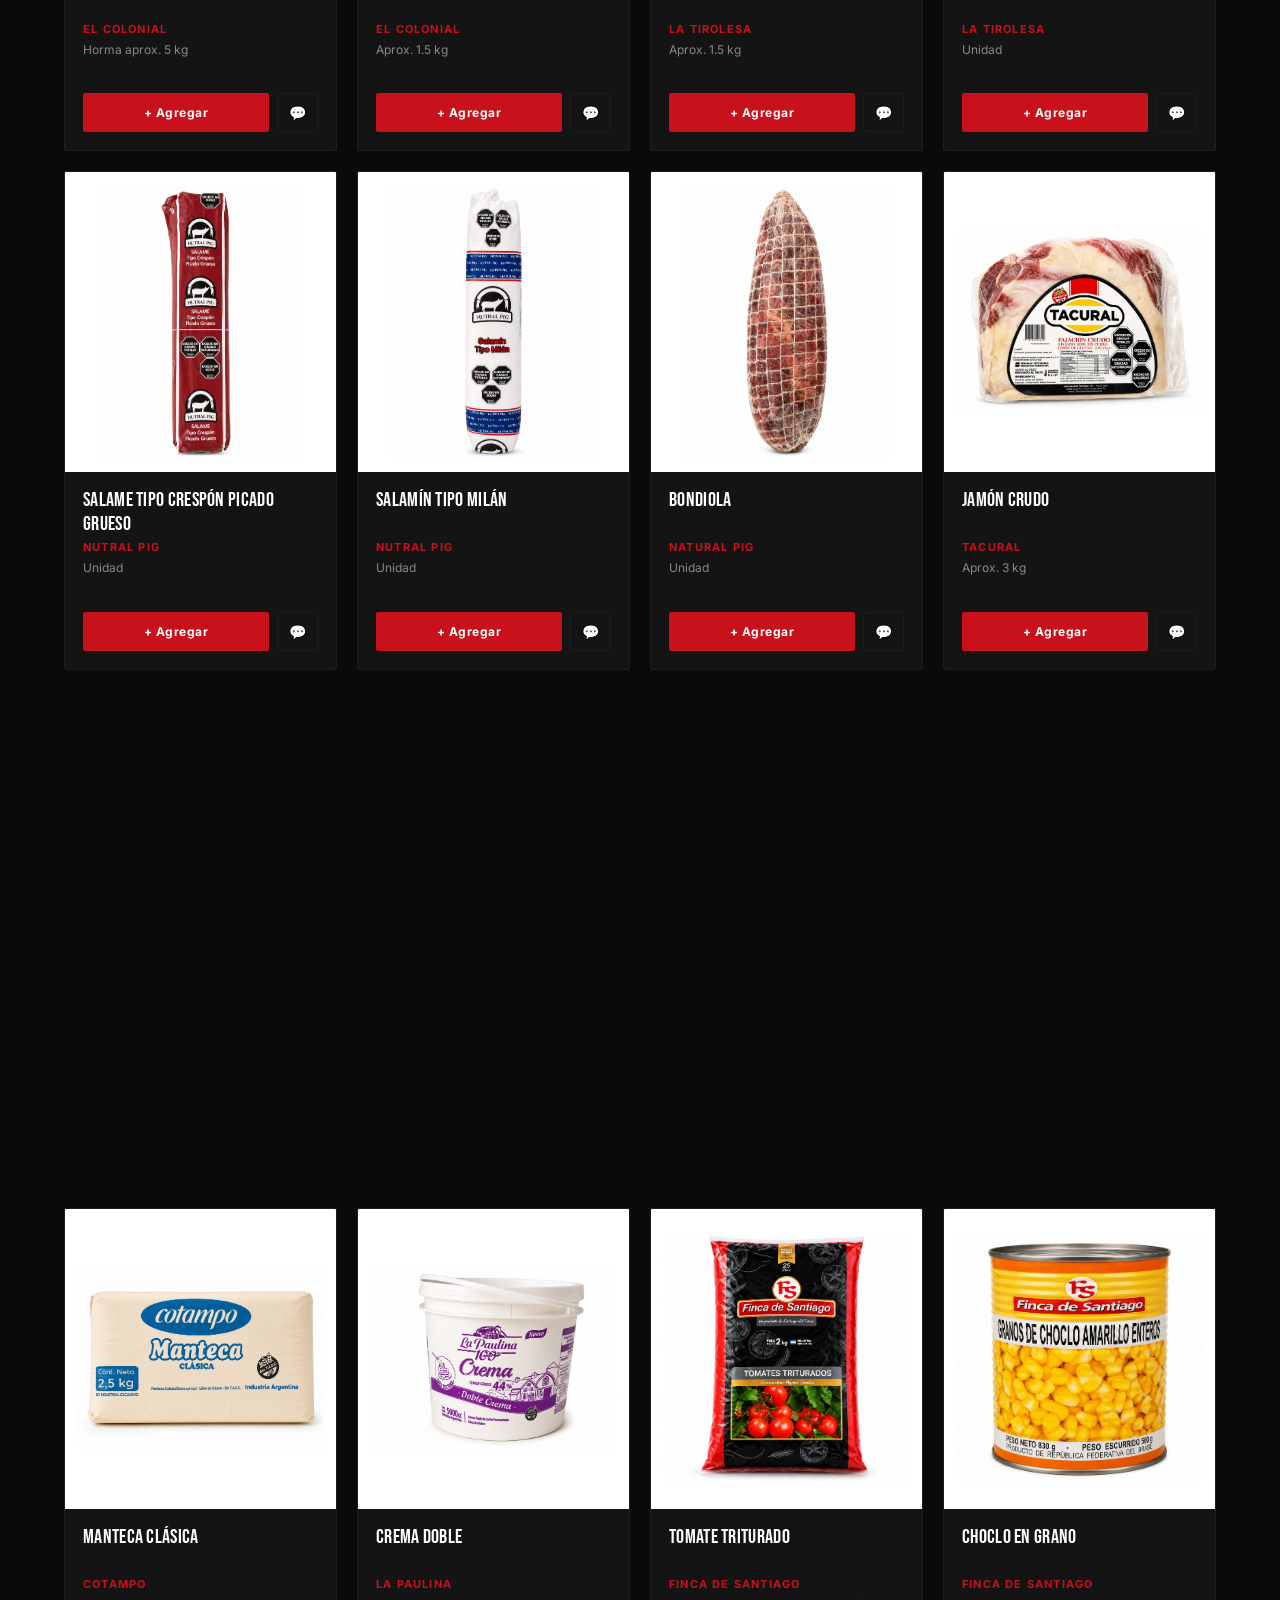
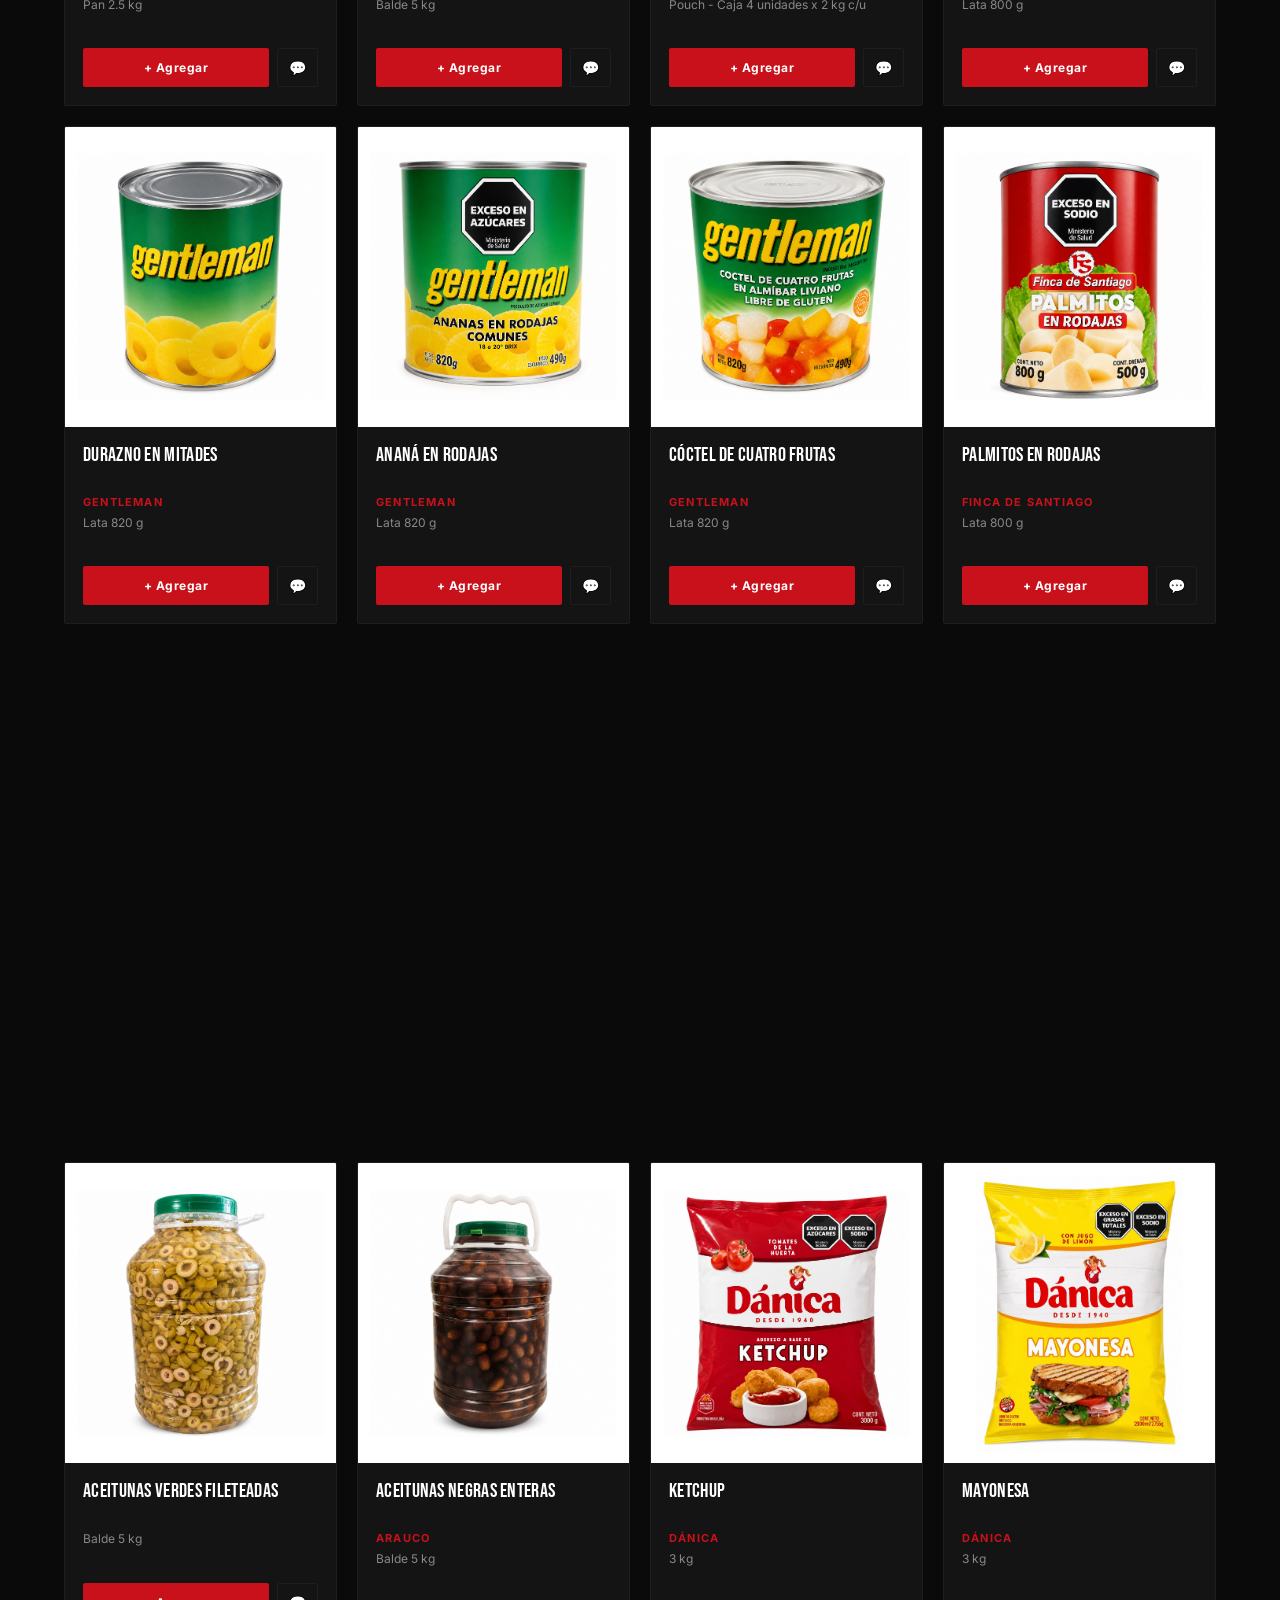
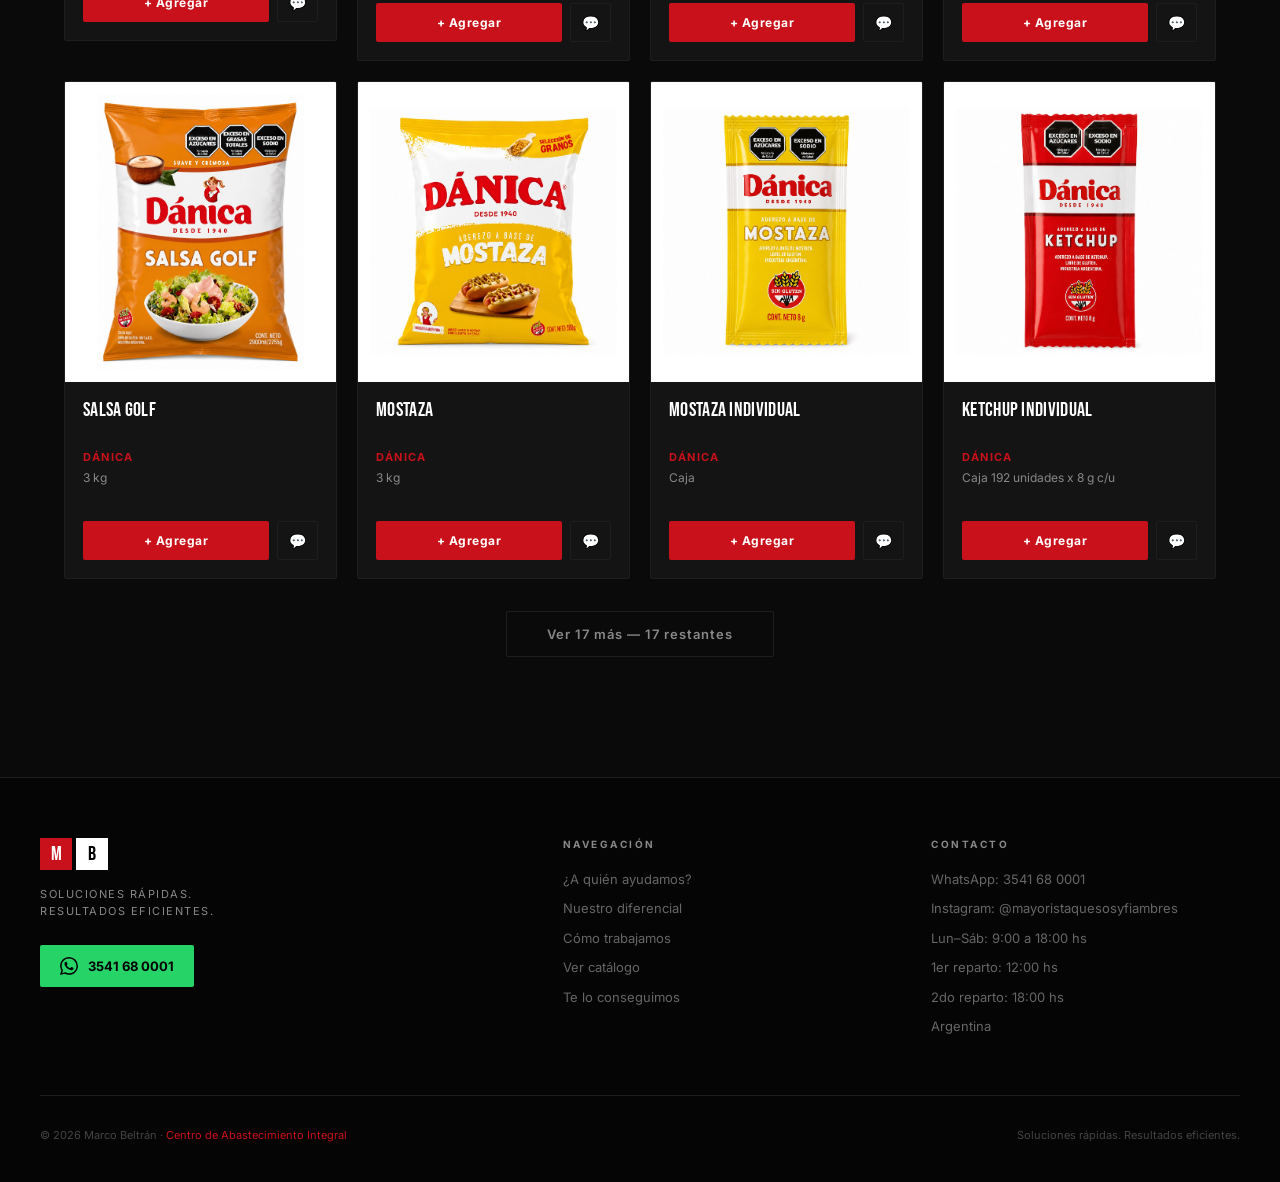
==== commit ed659005: "Catálogo final actualizado" ====
--- a/index.html
+++ b/index.html
@@ -80,7 +80,7 @@
 <div class="stats-strip">
   <div class="stats-grid">
     <div class="stat-item fade-up">
-      <div class="stat-num">+<span>56</span></div>
+      <div class="stat-num">+<span>65</span></div>
       <div class="stat-lbl">Productos disponibles</div>
     </div>
     <div class="stat-item fade-up" style="transition-delay:.1s">
@@ -378,6 +378,12 @@
   <svg viewBox="0 0 24 24" fill="white"><path d="M17.472 14.382c-.297-.149-1.758-.867-2.03-.967-.273-.099-.471-.148-.67.15-.197.297-.767.966-.94 1.164-.173.199-.347.223-.644.075-.297-.15-1.255-.463-2.39-1.475-.883-.788-1.48-1.761-1.653-2.059-.173-.297-.018-.458.13-.606.134-.133.298-.347.446-.52.149-.174.198-.298.298-.497.099-.198.05-.371-.025-.52-.075-.149-.669-1.612-.916-2.207-.242-.579-.487-.5-.669-.51-.173-.008-.371-.01-.57-.01-.198 0-.52.074-.792.372-.272.297-1.04 1.016-1.04 2.479 0 1.462 1.065 2.875 1.213 3.074.149.198 2.096 3.2 5.077 4.487.709.306 1.262.489 1.694.625.712.227 1.36.195 1.871.118.571-.085 1.758-.719 2.006-1.413.248-.694.248-1.289.173-1.413-.074-.124-.272-.198-.57-.347m-5.421 7.403h-.004a9.87 9.87 0 01-5.031-1.378l-.361-.214-3.741.982.998-3.648-.235-.374a9.86 9.86 0 01-1.51-5.26c.001-5.45 4.436-9.884 9.888-9.884 2.64 0 5.122 1.03 6.988 2.898a9.825 9.825 0 012.893 6.994c-.003 5.45-4.437 9.884-9.885 9.884m8.413-18.297A11.815 11.815 0 0012.05 0C5.495 0 .16 5.335.157 11.892c0 2.096.547 4.142 1.588 5.945L.057 24l6.305-1.654a11.882 11.882 0 005.683 1.448h.005c6.554 0 11.89-5.335 11.893-11.893a11.821 11.821 0 00-3.48-8.413Z"/></svg>
 </a>
 
+<!-- Lightbox de imagen de producto -->
+<div class="img-lightbox" id="imgLightbox" role="dialog" aria-modal="true" aria-label="Imagen ampliada del producto">
+  <button class="img-lightbox-close" id="imgLightboxClose" type="button" aria-label="Cerrar imagen ampliada">✕</button>
+  <img class="img-lightbox-img" id="imgLightboxImg" src="" alt="">
+</div>
+
 <!-- Scripts -->
 <script src="js/categorias.js"></script>
 <script src="js/loader.js"></script>
--- a/css/style.css
+++ b/css/style.css
@@ -842,29 +842,9 @@
 }
 .footer-bottom span { color: var(--rojo); }
 
-/* ─────────────────────────────────────────
-   WA FLOAT
-───────────────────────────────────────── */
-.wa-float {
-  position: fixed;
-  bottom: 24px;
-  right: 24px;
-  z-index: 999;
-  width: 56px;
-  height: 56px;
-  border-radius: 50%;
-  background: #25D366;
-  display: flex;
-  align-items: center;
-  justify-content: center;
-  box-shadow: 0 4px 20px rgba(37,211,102,.4);
-  transition: all var(--transition);
-}
-.wa-float:hover {
-  transform: scale(1.1);
-  box-shadow: 0 8px 32px rgba(37,211,102,.5);
-}
-.wa-float svg { width: 28px; height: 28px; }
+/* NOTA: estilos de .wa-float definidos más abajo, junto al resto de los
+   elementos flotantes (cart-fab), para mantenerlos agrupados y evitar
+   valores duplicados/contradictorios en el mismo archivo. */
 
 /* ─────────────────────────────────────────
    RESPONSIVE
@@ -1096,23 +1076,22 @@
   display: flex;
   flex-direction: column;
   min-height: 420px;
-  transition: border-color .25s, box-shadow .25s, transform .25s;
+  transition: border-color .25s, box-shadow .25s;
 }
 .pcard:hover {
   border-color: var(--gris3);
-  transform: translateY(-3px);
-  box-shadow: 0 16px 40px rgba(0,0,0,.45);
-}
-
-/* Imagen: área fija, contain, sin recorte */
+  box-shadow: 0 8px 20px rgba(0,0,0,.25);
+}
+
+/* Imagen: área grande (~85% del espacio disponible), contain, sin recorte */
 .pcard-img-wrap {
   position: relative;
-  height: 230px;
+  height: 300px;
   background: #ffffff;
   display: flex;
   align-items: center;
   justify-content: center;
-  padding: 20px;
+  padding: 12px;
   overflow: hidden;
   flex-shrink: 0;
 }
@@ -1122,9 +1101,7 @@
   object-fit: contain;
   object-position: center;
   display: block;
-  transition: transform .4s ease;
-}
-.pcard:hover .pcard-img-wrap img { transform: scale(1.04); }
+}
 
 /* Placeholder para imagen faltante */
 .pcard-img-placeholder {
@@ -1142,68 +1119,44 @@
   letter-spacing: .5px;
 }
 
-/* Badges en la imagen */
-.pcard-cat-badge {
-  position: absolute;
-  top: 10px;
-  left: 10px;
-  background: rgba(10,10,10,.75);
-  color: #fff;
-  font-size: 9px;
-  font-weight: 700;
-  letter-spacing: 1px;
-  padding: 3px 8px;
-  border-radius: 2px;
-  backdrop-filter: blur(4px);
-  z-index: 1;
-}
-.pcard-tags {
-  position: absolute;
-  top: 10px;
-  right: 10px;
-  display: flex;
-  flex-direction: column;
-  gap: 3px;
-  align-items: flex-end;
-  z-index: 1;
-}
-.ptag {
-  font-size: 8px;
-  font-weight: 800;
-  letter-spacing: 1px;
-  text-transform: uppercase;
-  padding: 3px 7px;
-  border-radius: 2px;
-}
-.ptag-oferta     { background: var(--rojo);  color: #fff; }
-.ptag-nuevo      { background: #0070e0;      color: #fff; }
-.ptag-masvendido { background: #ff6b00;      color: #fff; }
-.ptag-apedido    { background: #2a2a2a; color: #999; border: 1px solid #333; }
-
 /* Cuerpo de la tarjeta */
 .pcard-body {
   padding: 16px 18px 8px;
   flex: 1;
+  display: flex;
+  flex-direction: column;
 }
 .pcard-name {
   font-family: var(--ff-display);
   font-size: 20px;
   letter-spacing: .3px;
   color: var(--blanco);
-  line-height: 1.15;
+  line-height: 1.2;
   margin-bottom: 4px;
+  min-height: calc(1.2em * 2);
+  display: -webkit-box;
+  -webkit-line-clamp: 2;
+  -webkit-box-orient: vertical;
+  overflow: hidden;
 }
 .pcard-brand {
-  font-size: 10px;
+  font-size: 11px;
   font-weight: 700;
   color: var(--rojo);
   letter-spacing: 1.2px;
   text-transform: uppercase;
   margin-bottom: 6px;
+  min-height: 14px;
 }
 .pcard-peso {
   font-size: 12px;
   color: var(--gris-txt);
+  line-height: 1.3;
+  min-height: calc(1.3em * 2);
+  display: -webkit-box;
+  -webkit-line-clamp: 2;
+  -webkit-box-orient: vertical;
+  overflow: hidden;
 }
 
 /* Footer de la tarjeta — botón siempre al fondo */
@@ -1537,16 +1490,76 @@
 
 @media (max-width: 768px) {
   .cat-grid { grid-template-columns: repeat(2, 1fr); gap: 12px; }
-  .cat-search { max-width: 100%; }
+  .cat-search { max-width: 100%; padding: 13px 14px 13px 44px; font-size: 16px; }
   .cat-intro-phrase { font-size: 15px; }
-  .pcard-img-wrap { height: 200px; padding: 16px; }
+  .pcard-img-wrap { height: 260px; padding: 12px; }
   .pcard { min-height: 380px; }
+  .cat-filter-btn { padding: 10px 16px; }
+  .pcard-btn-add { padding: 12px 10px; }
+  .pcard-btn-consult { padding: 12px 13px; }
+  .cart-field { font-size: 16px; padding: 12px 12px; }
 }
 
 @media (max-width: 480px) {
   .cat-grid { grid-template-columns: 1fr; }
-  .pcard-img-wrap { height: 220px; }
+  .pcard-img-wrap { height: 240px; padding: 10px; }
   .cart-drawer { max-width: 100%; }
   .cart-qty-btn { width: 32px; height: 32px; font-size: 18px; }
   .cat-brand { margin-bottom: 16px; }
 }
+
+/* ─────────────────────────────────────────────
+   LIGHTBOX — imagen de producto ampliada
+───────────────────────────────────────────── */
+.pcard-img-wrap img { cursor: zoom-in; }
+
+.img-lightbox {
+  position: fixed;
+  inset: 0;
+  background: rgba(0,0,0,.92);
+  display: none;
+  align-items: center;
+  justify-content: center;
+  z-index: 999;
+  padding: 40px 20px;
+  overflow: auto;
+  touch-action: pinch-zoom;
+}
+.img-lightbox.is-open { display: flex; }
+
+.img-lightbox-img {
+  max-width: 90vw;
+  max-height: 90vh;
+  width: auto;
+  height: auto;
+  object-fit: contain;
+  background: #fff;
+  border-radius: 4px;
+  touch-action: pinch-zoom;
+  cursor: zoom-out;
+}
+
+.img-lightbox-close {
+  position: fixed;
+  top: 18px;
+  right: 18px;
+  width: 42px;
+  height: 42px;
+  border-radius: 50%;
+  background: rgba(255,255,255,.08);
+  border: 1px solid rgba(255,255,255,.25);
+  color: #fff;
+  font-size: 18px;
+  line-height: 1;
+  cursor: pointer;
+  display: flex;
+  align-items: center;
+  justify-content: center;
+  transition: background var(--transition);
+}
+.img-lightbox-close:hover { background: rgba(255,255,255,.2); }
+
+@media (max-width: 480px) {
+  .img-lightbox { padding: 20px 12px; }
+  .img-lightbox-close { top: 12px; right: 12px; width: 38px; height: 38px; }
+}
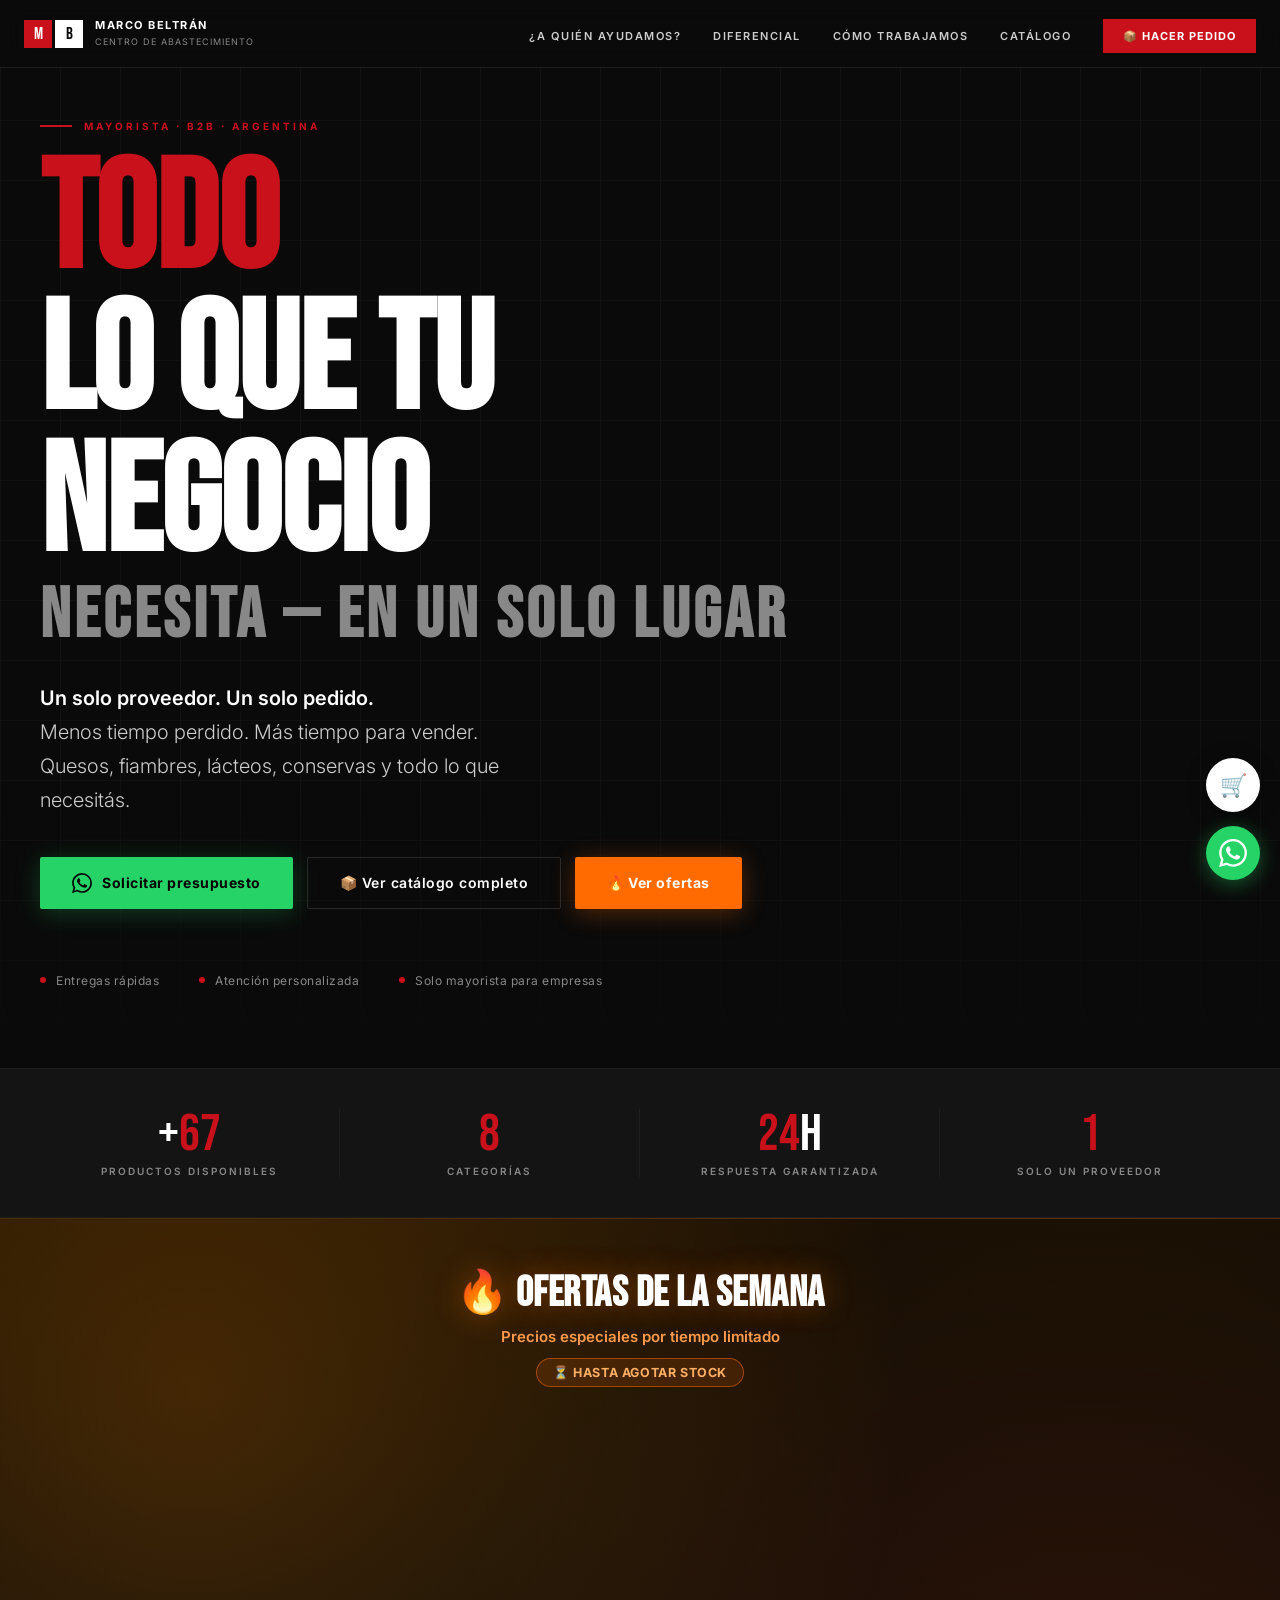
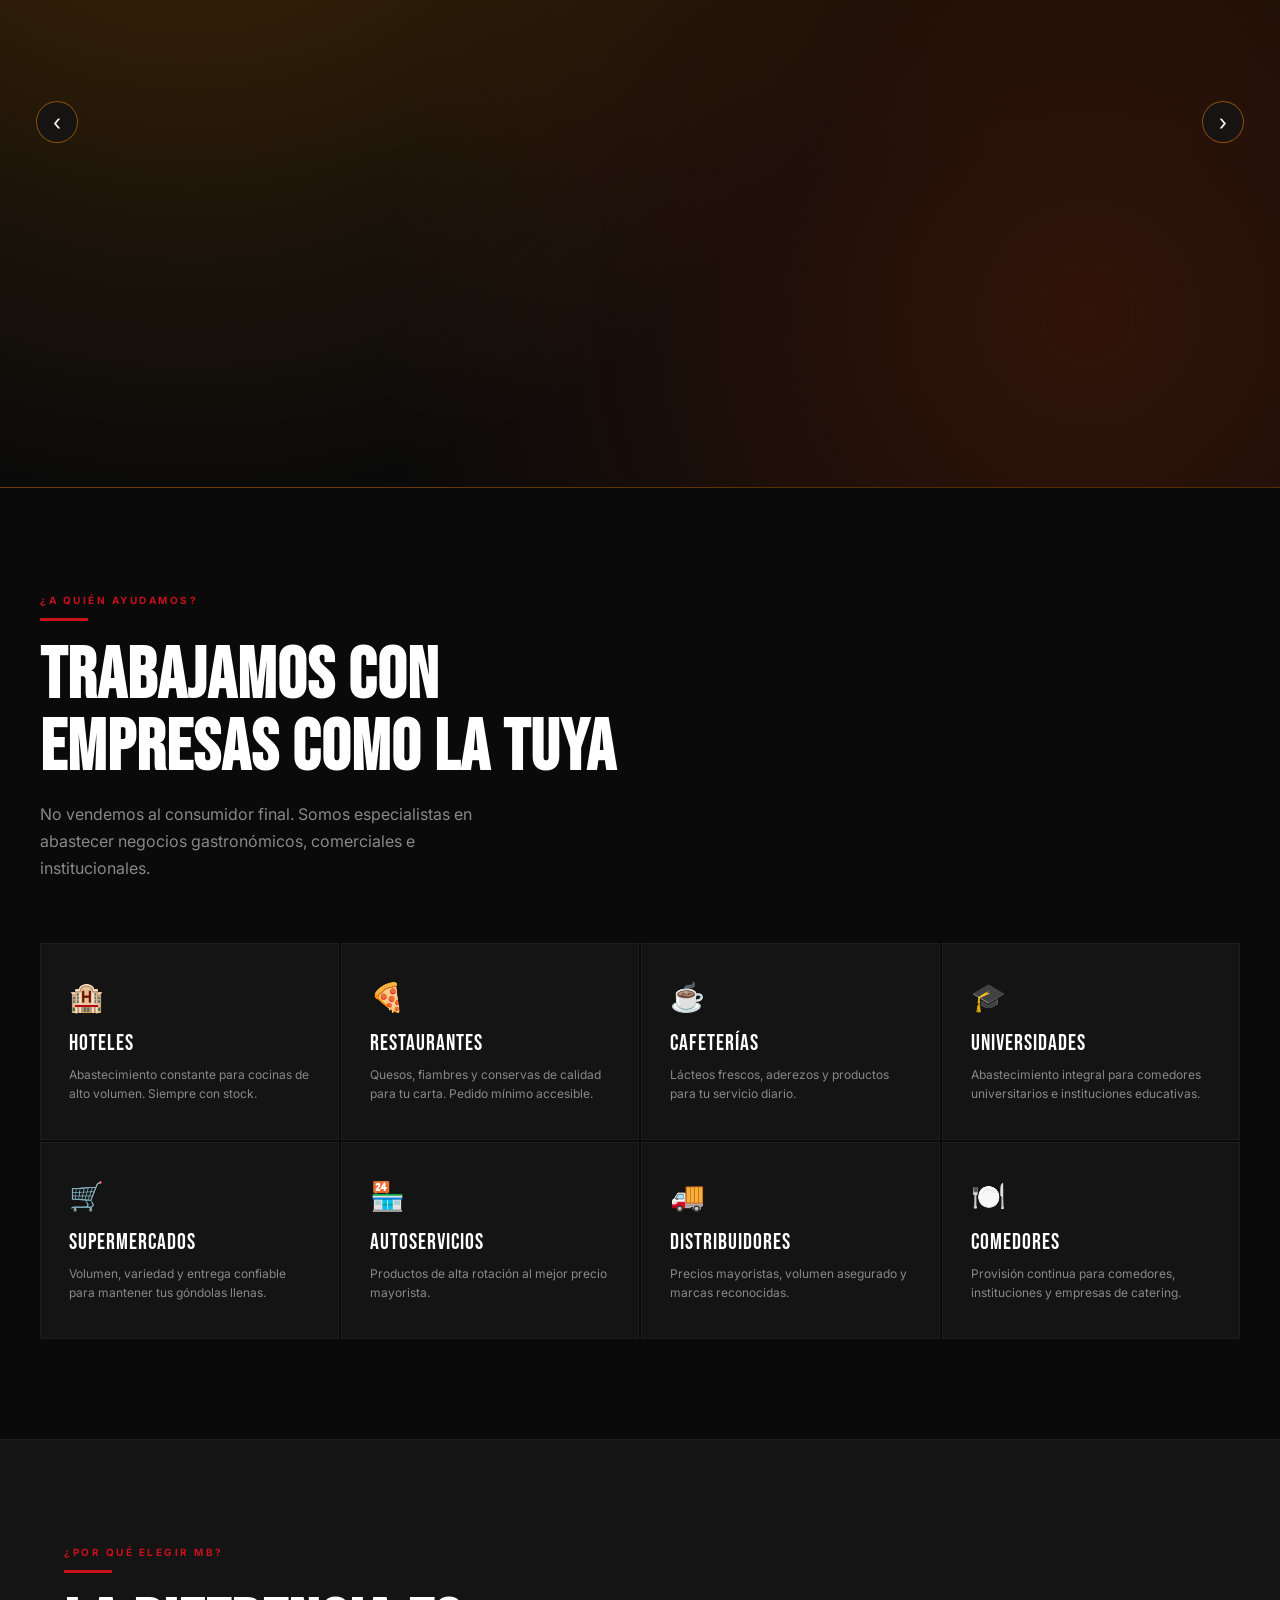
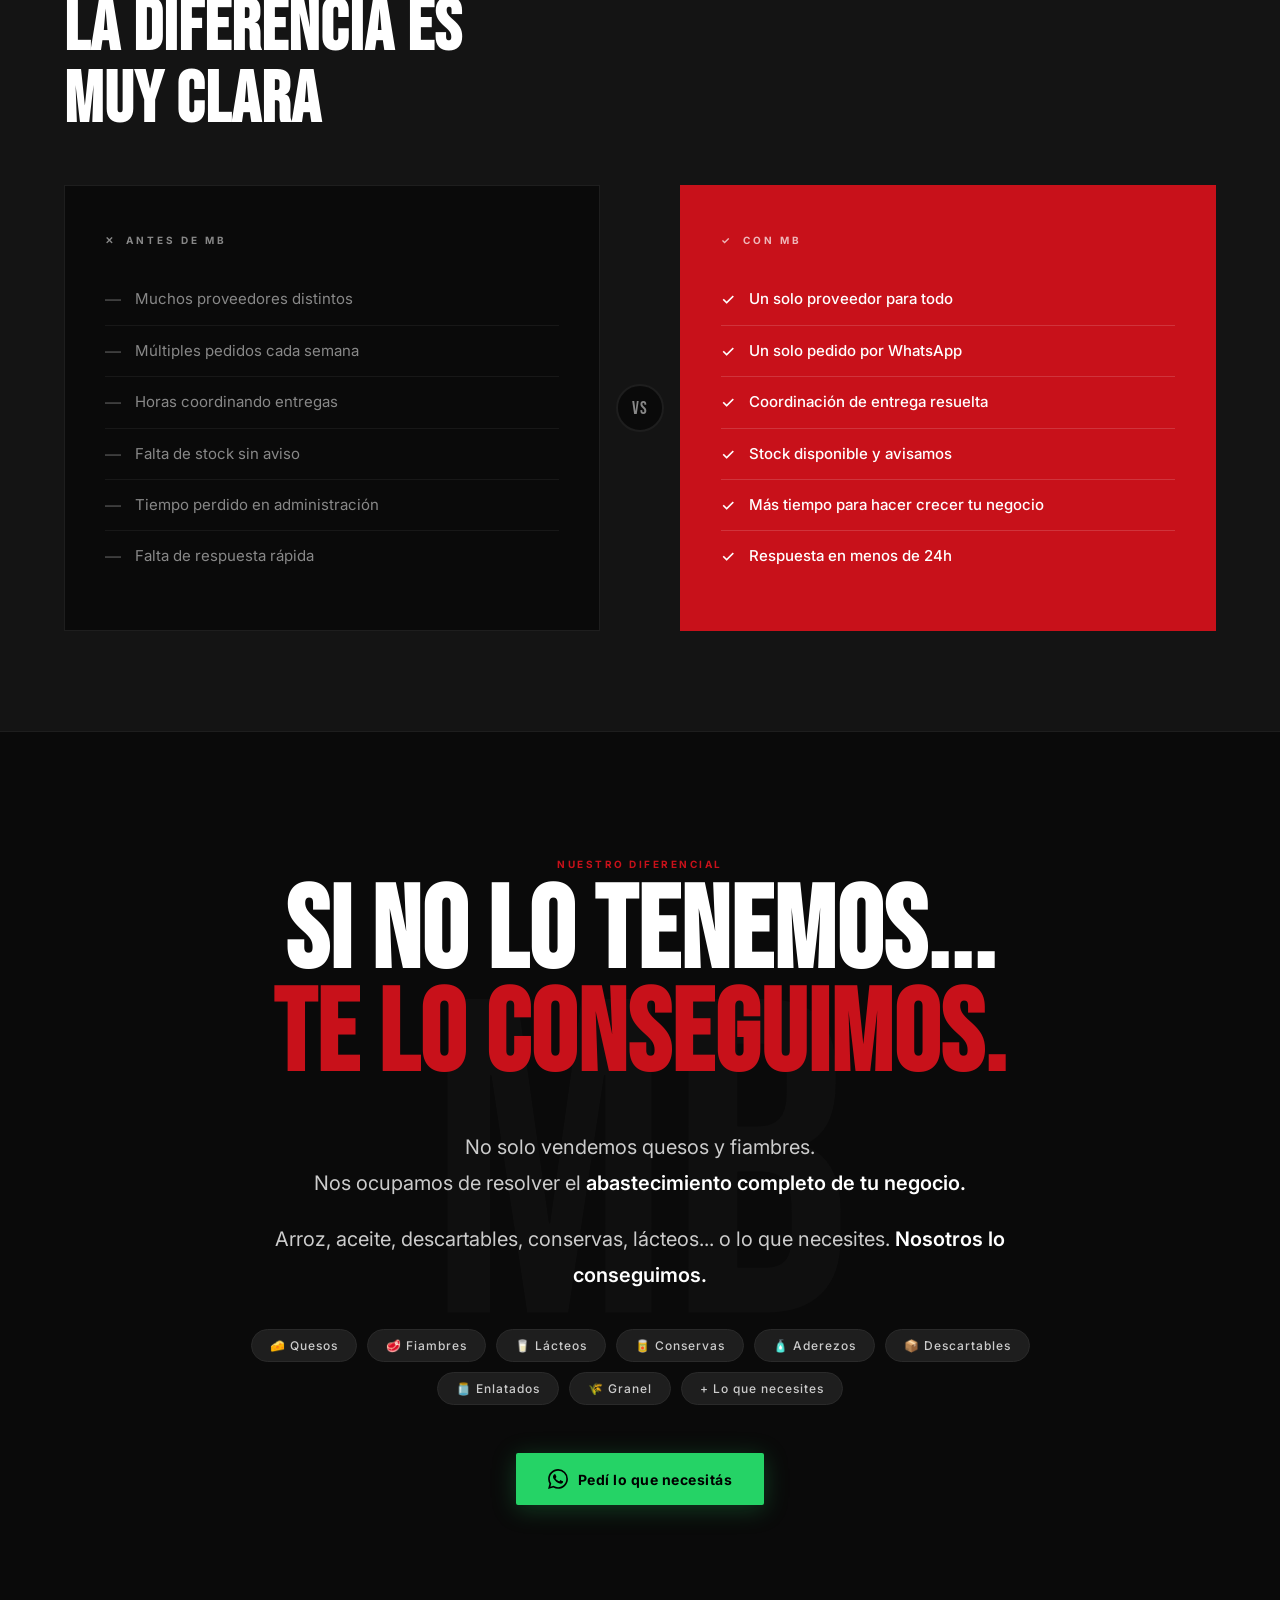
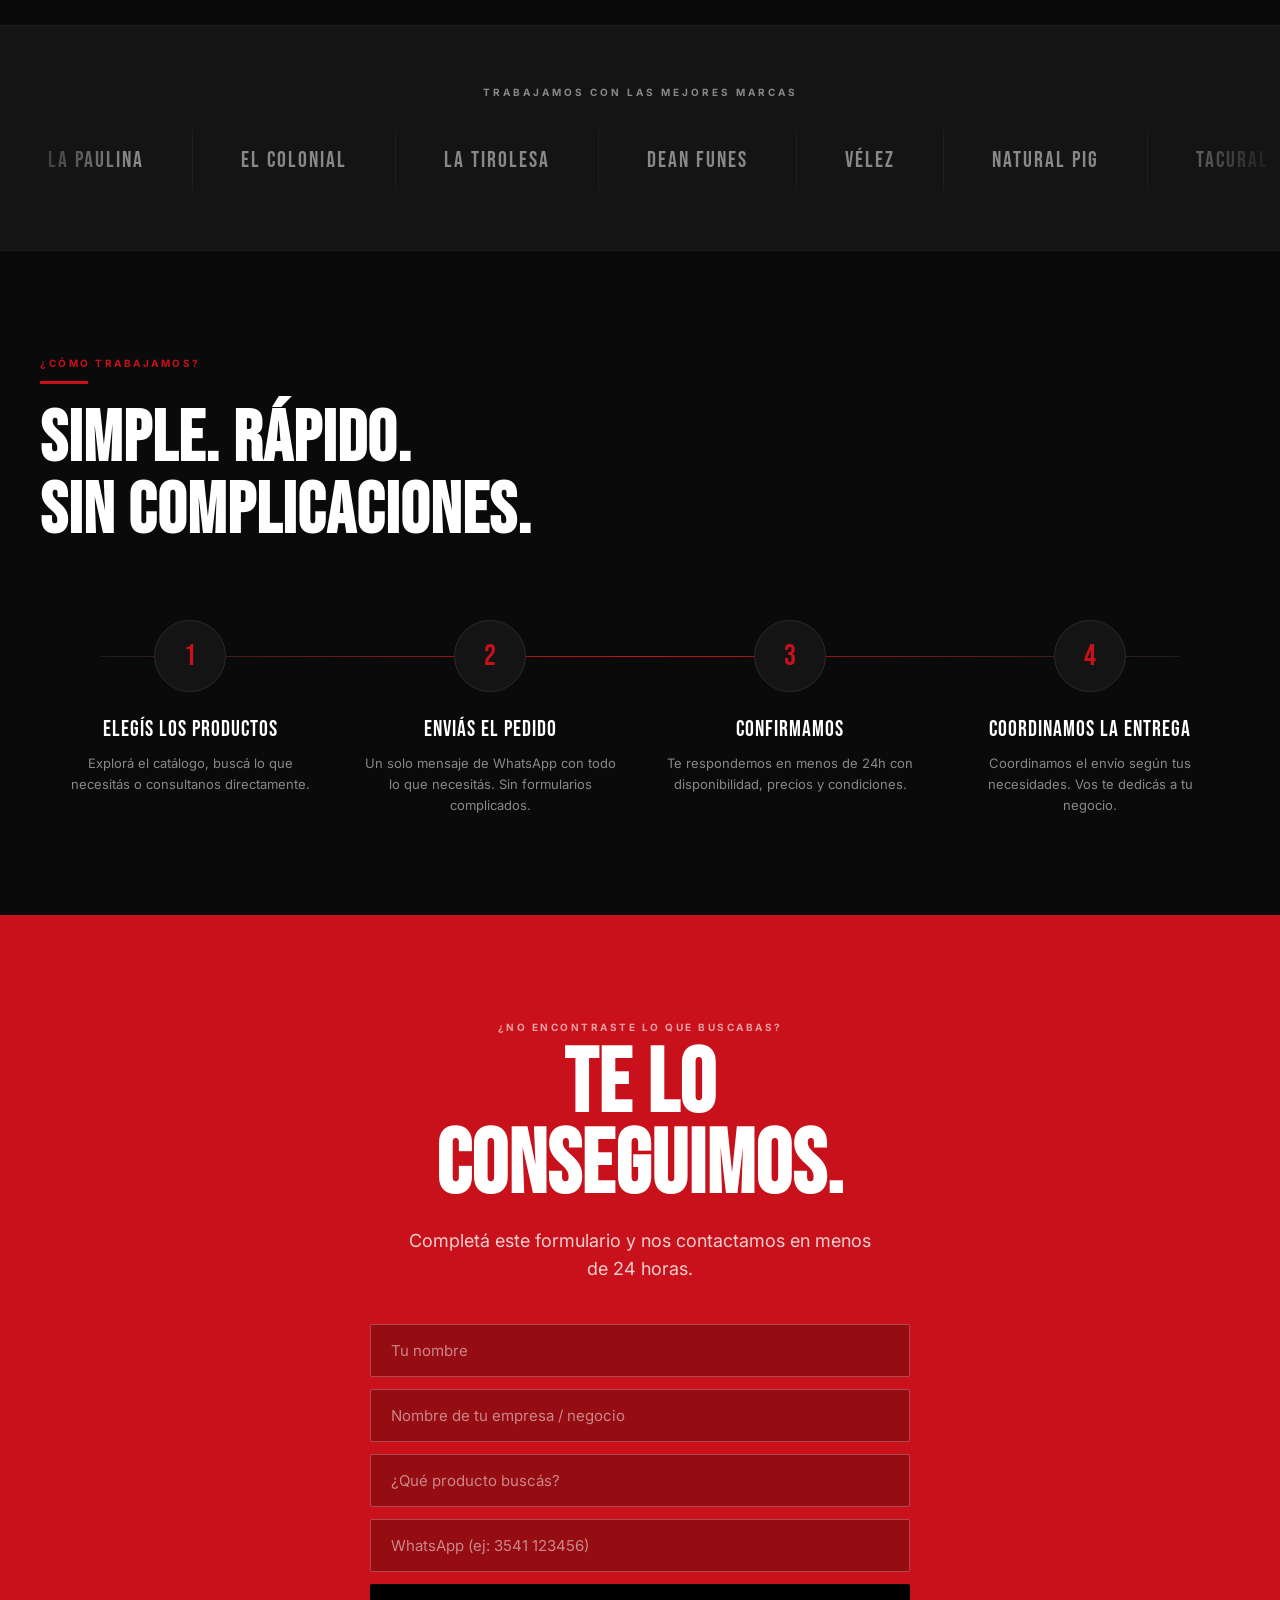
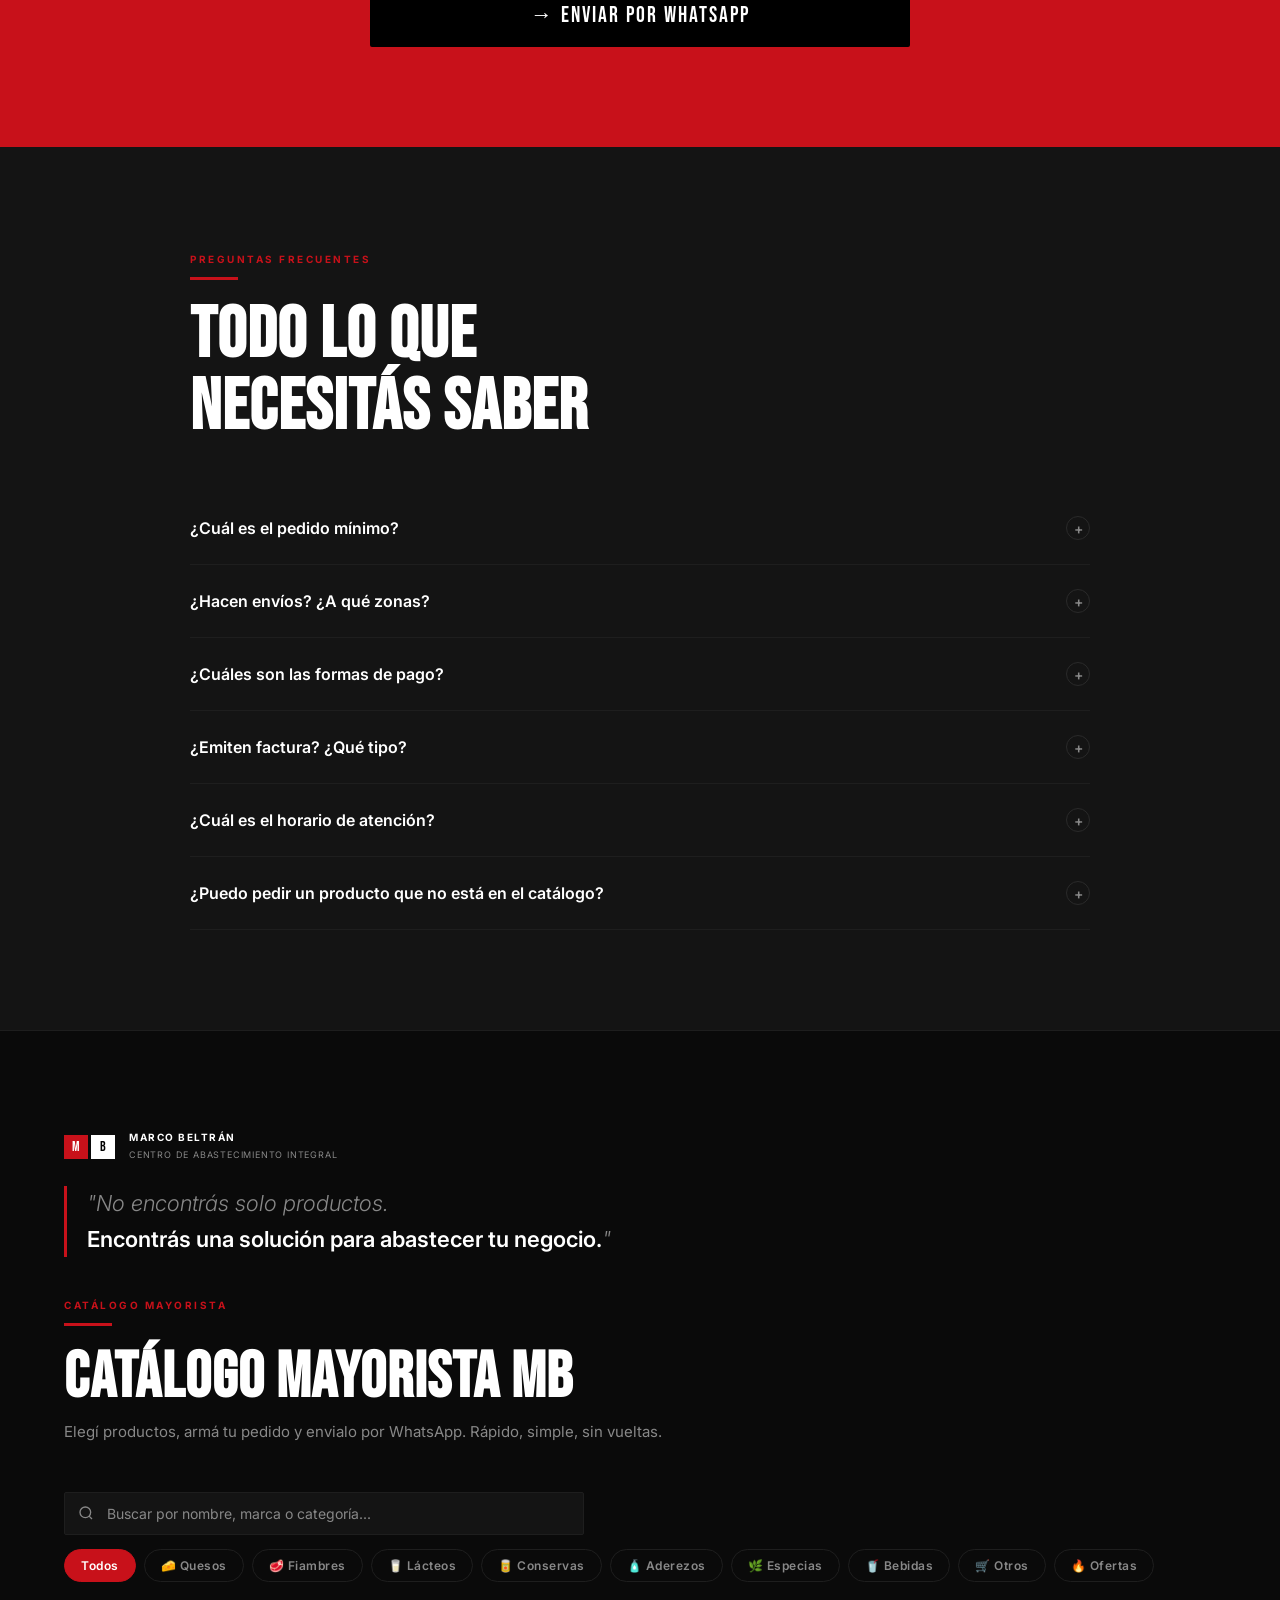
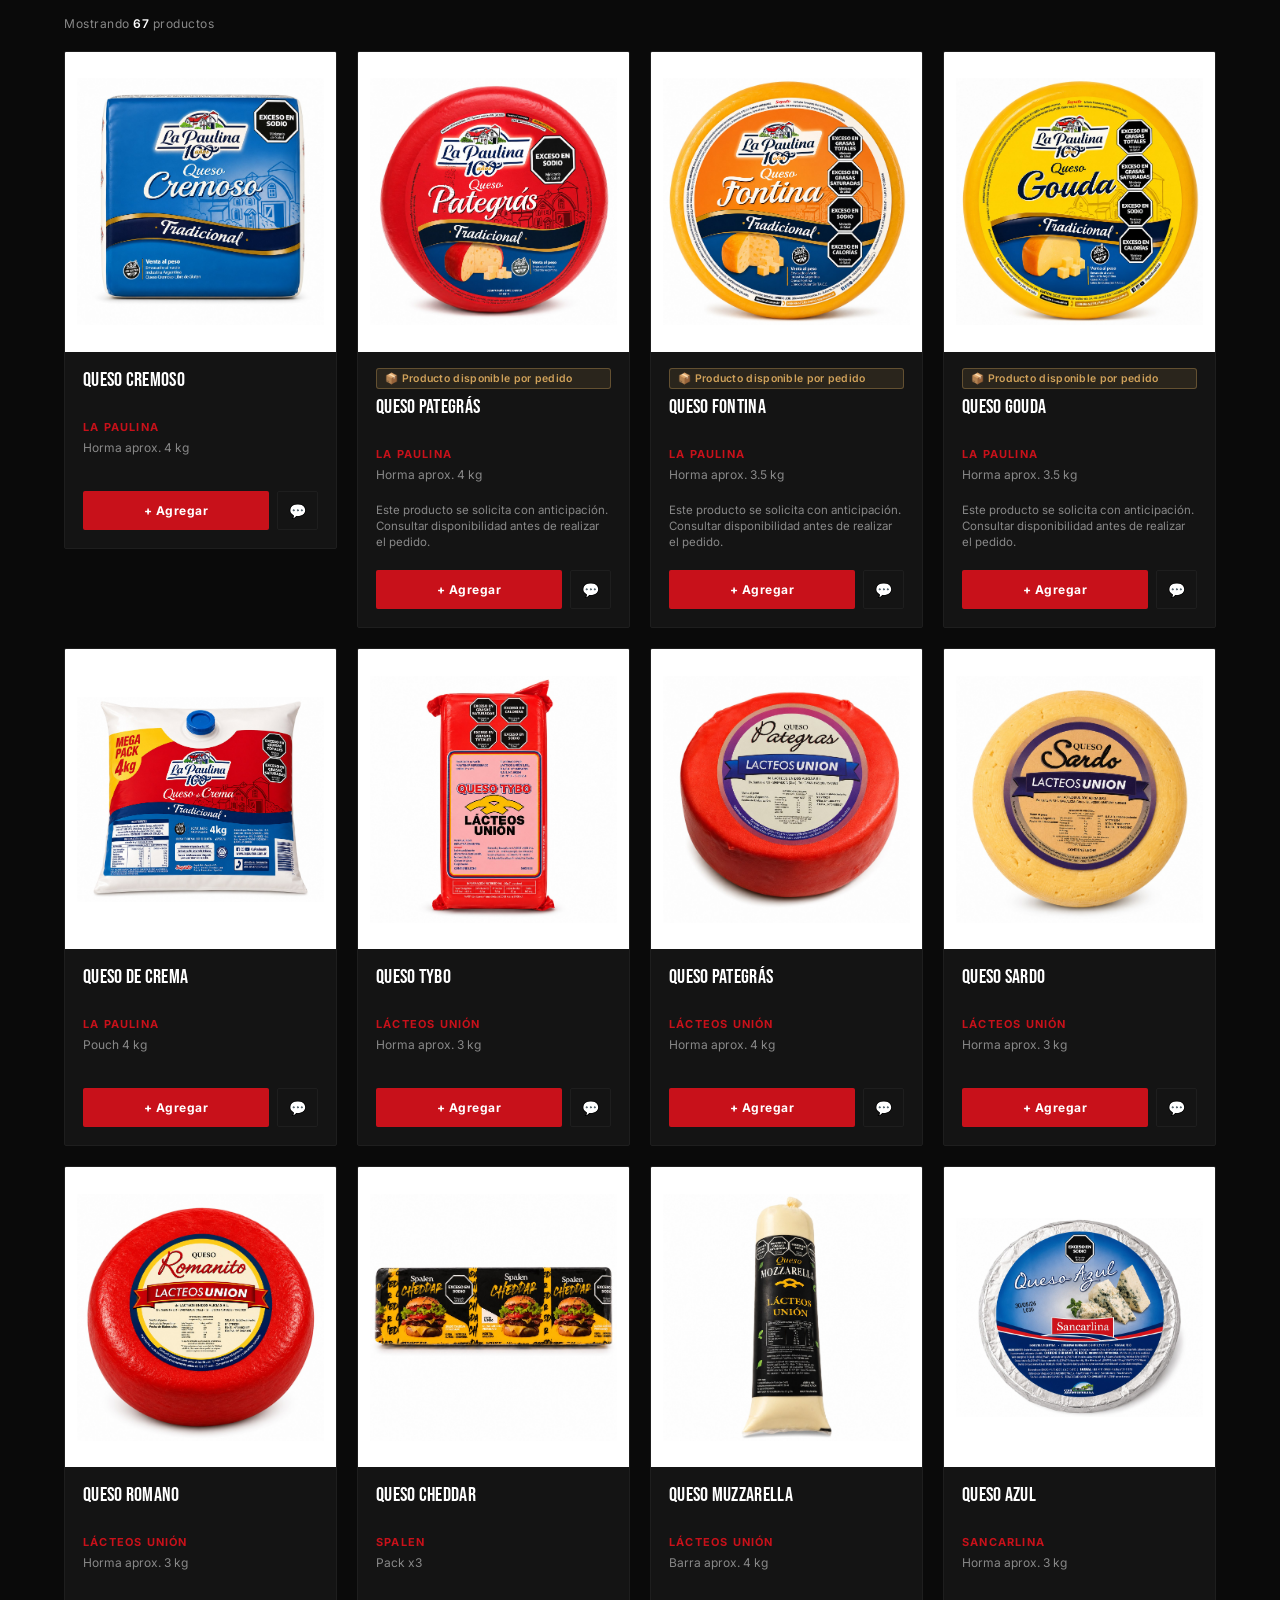
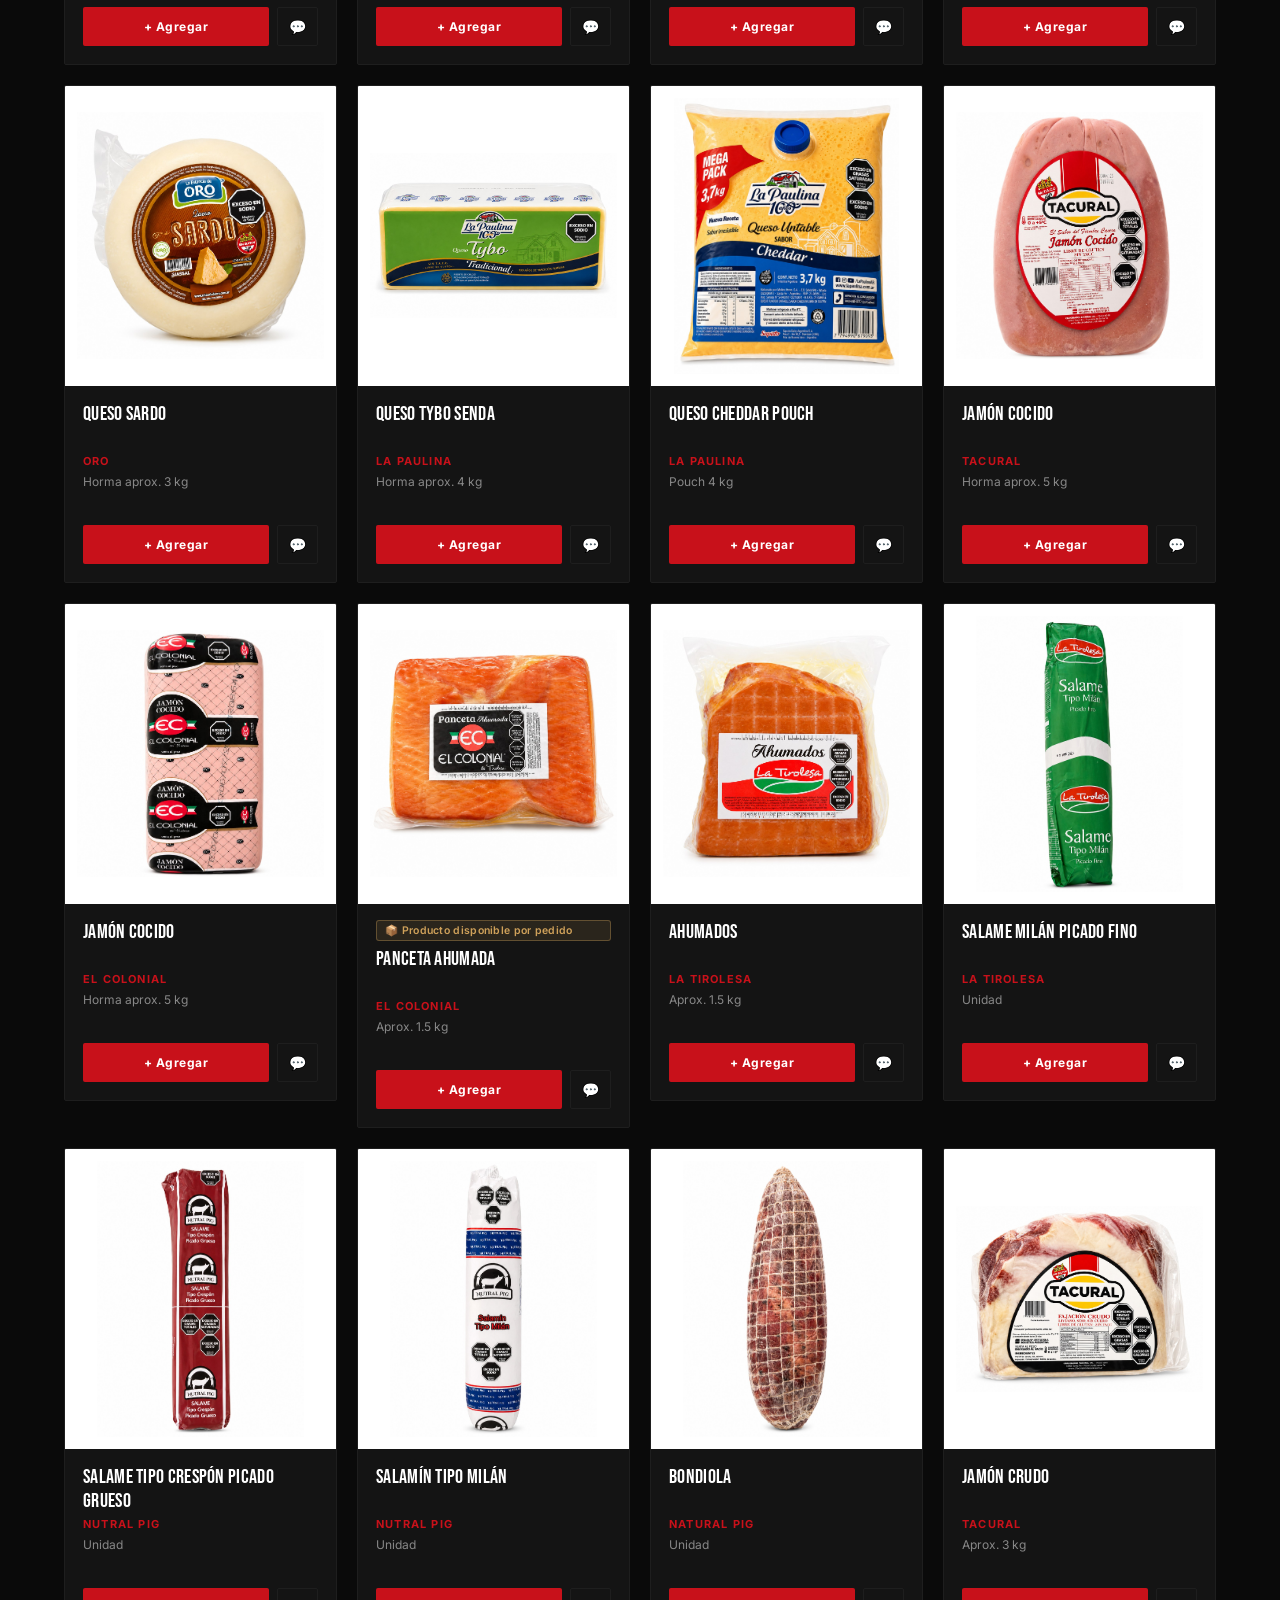
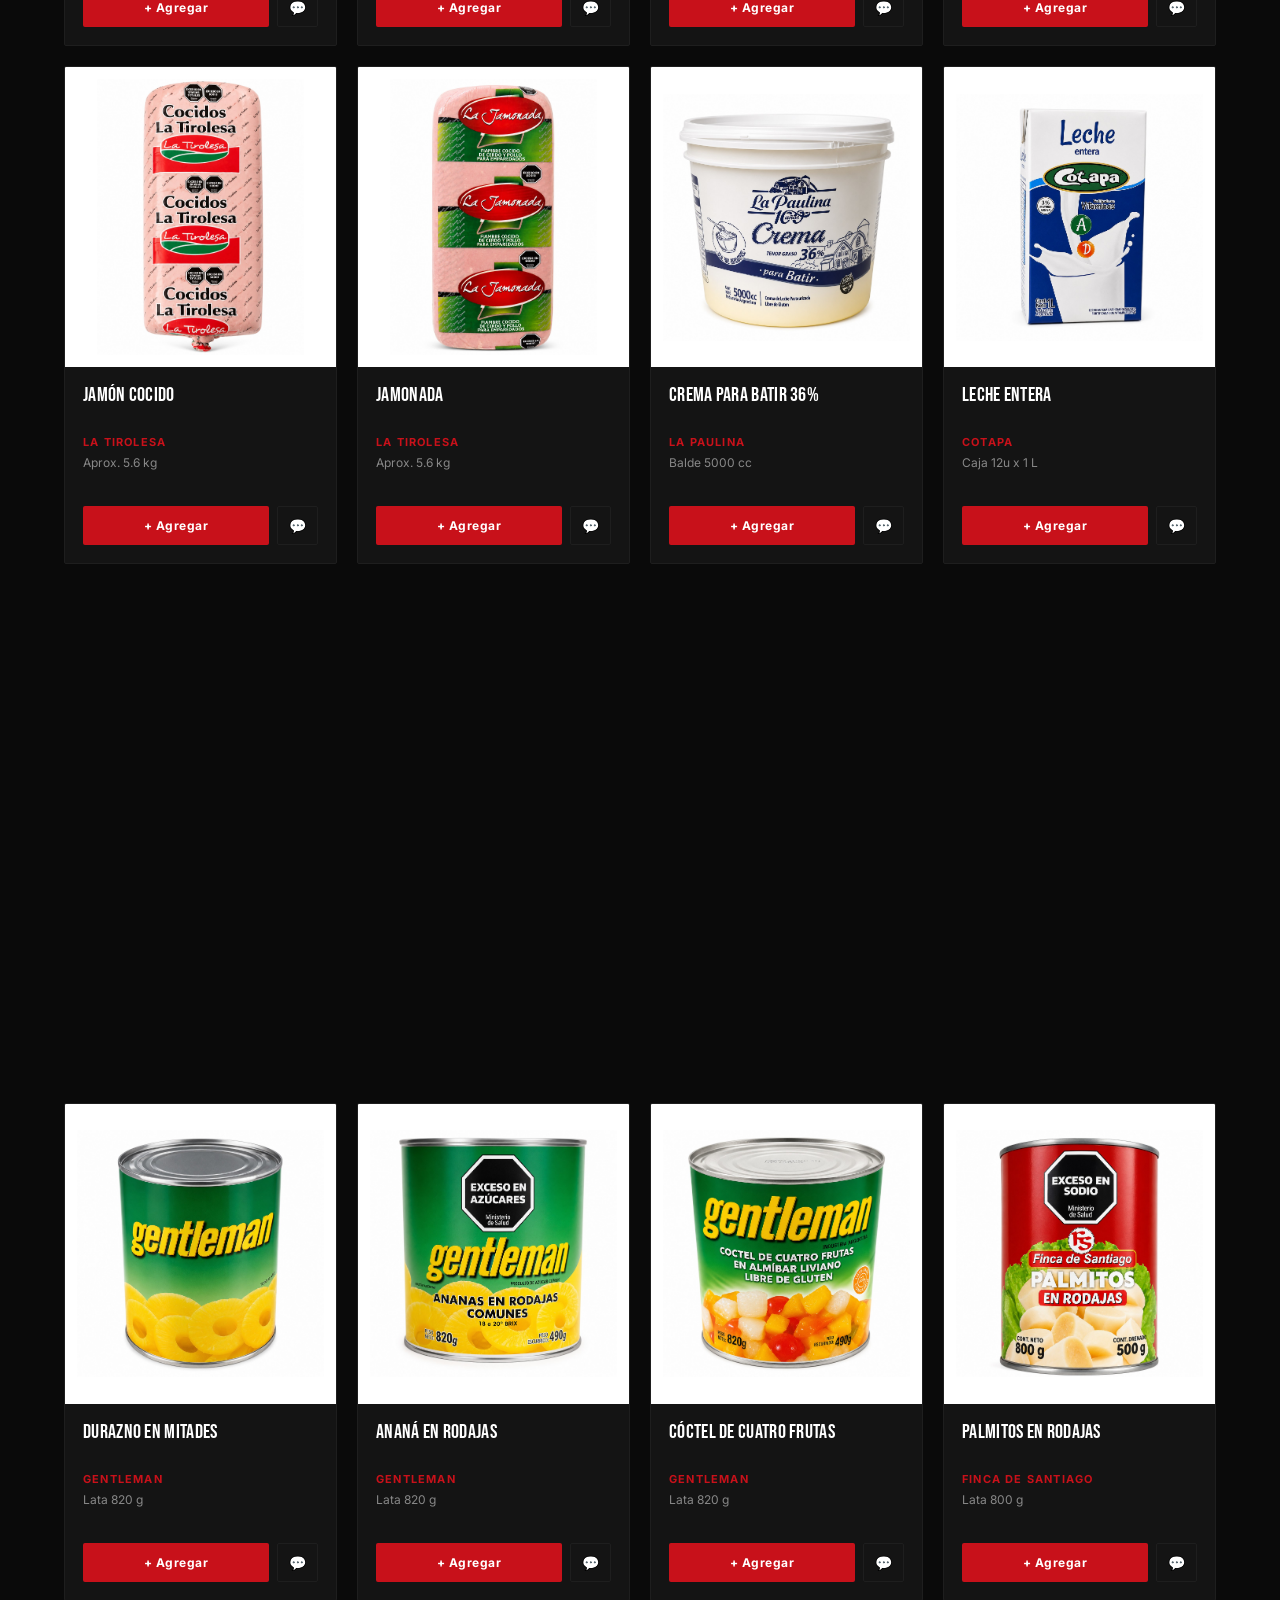
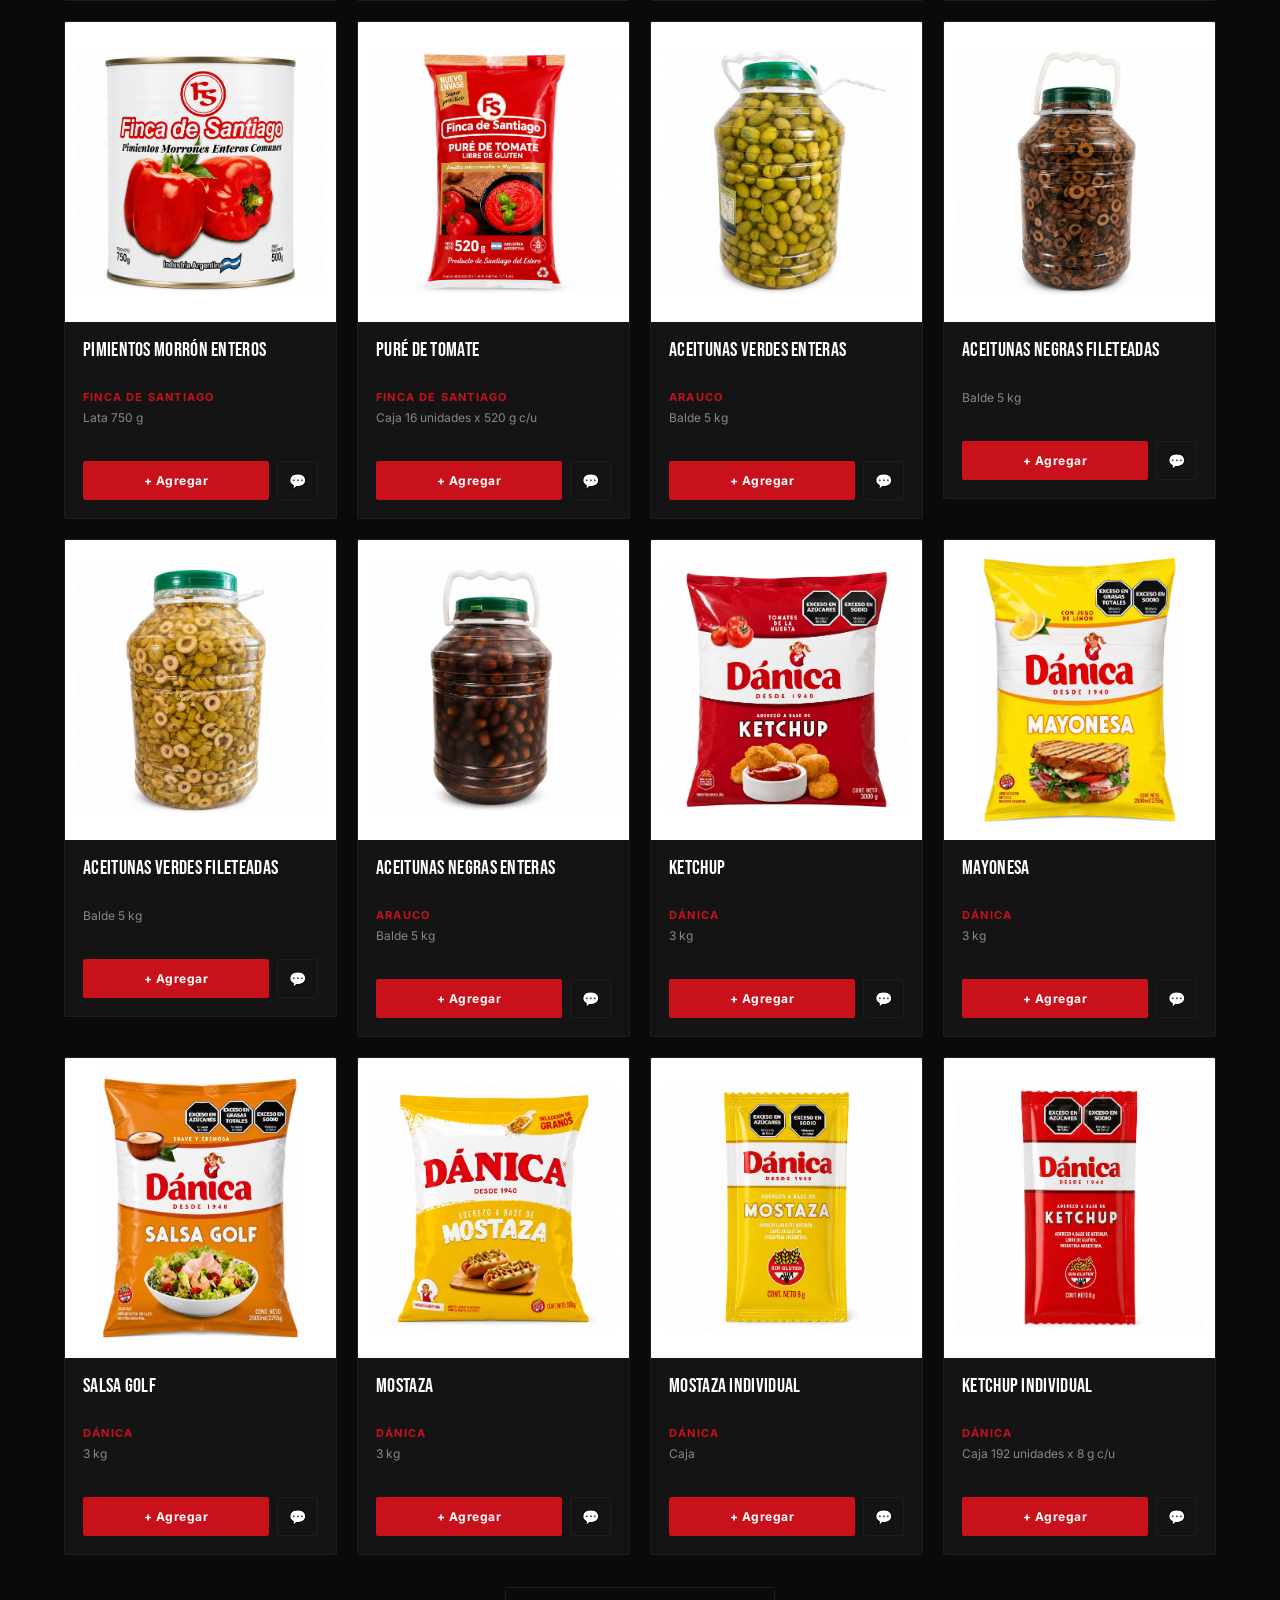
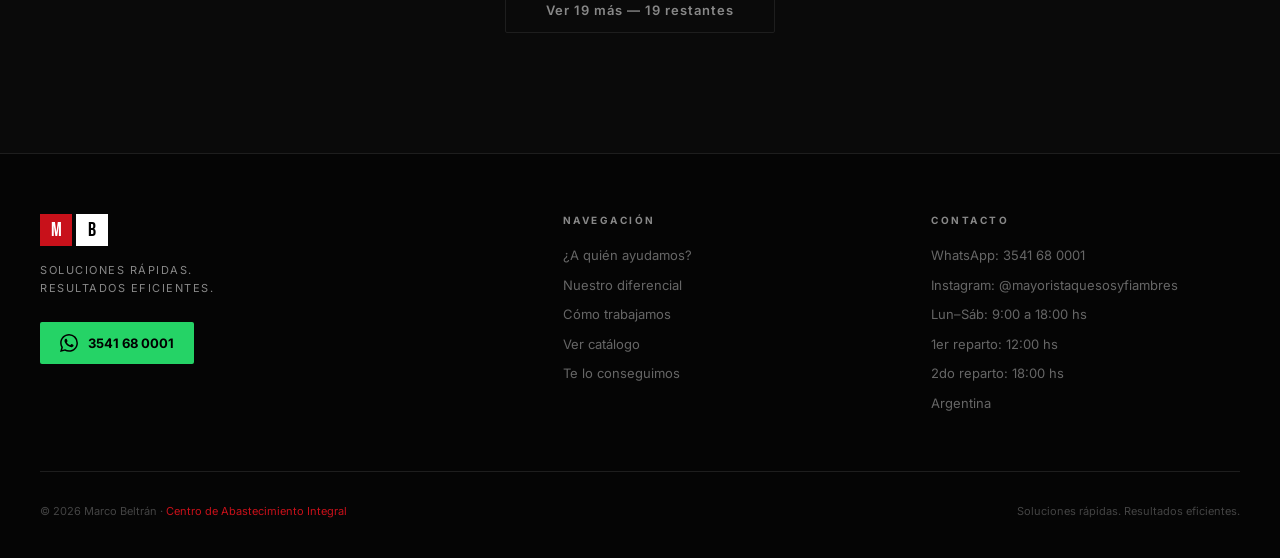
==== commit d0ccee78: "Actualización catálogo MB v12 Nuevos productos, ofertas destacadas, mejoras visuales y optimización " ====
--- a/index.html
+++ b/index.html
@@ -67,6 +67,9 @@
       <a href="#catalogo" class="btn-secondary">
         📦 Ver catálogo completo
       </a>
+      <a href="#ofertasDestacadasSection" class="btn-ofertas" id="verOfertasBtn" style="display:none">
+        🔥 Ver ofertas
+      </a>
     </div>
     <div class="hero-trust fade-up" style="transition-delay:.4s">
       <div class="hero-trust-item">Entregas rápidas</div>
@@ -80,7 +83,7 @@
 <div class="stats-strip">
   <div class="stats-grid">
     <div class="stat-item fade-up">
-      <div class="stat-num">+<span>65</span></div>
+      <div class="stat-num">+<span>67</span></div>
       <div class="stat-lbl">Productos disponibles</div>
     </div>
     <div class="stat-item fade-up" style="transition-delay:.1s">
@@ -97,6 +100,20 @@
     </div>
   </div>
 </div>
+
+<!-- ══════════════ OFERTAS DESTACADAS ══════════════ -->
+<section class="section-ofertas-destacadas" id="ofertasDestacadasSection" style="display:none">
+  <div class="ofertas-dest-header fade-up">
+    <h2 class="ofertas-dest-title">🔥 Ofertas de la semana</h2>
+    <p class="ofertas-dest-sub">Precios especiales por tiempo limitado</p>
+    <div class="ofertas-dest-stock">⏳ Hasta agotar stock</div>
+  </div>
+  <div class="ofertas-dest-carousel-wrap">
+    <button class="ofertas-dest-arrow ofertas-dest-arrow-prev" id="ofertasDestPrev" type="button" aria-label="Ver ofertas anteriores">‹</button>
+    <div class="ofertas-dest-grid" id="ofertasDestacadasGrid"></div>
+    <button class="ofertas-dest-arrow ofertas-dest-arrow-next" id="ofertasDestNext" type="button" aria-label="Ver más ofertas">›</button>
+  </div>
+</section>
 
 <!-- ══════════════ CLIENTES ══════════════ -->
 <section class="section-clientes" id="clientes">
@@ -218,7 +235,7 @@
     <div class="proceso-step fade-up"><div class="proceso-num">1</div><div class="proceso-titulo">Elegís los productos</div><div class="proceso-desc">Explorá el catálogo, buscá lo que necesitás o consultanos directamente.</div></div>
     <div class="proceso-step fade-up" style="transition-delay:.1s"><div class="proceso-num">2</div><div class="proceso-titulo">Enviás el pedido</div><div class="proceso-desc">Un solo mensaje de WhatsApp con todo lo que necesitás. Sin formularios complicados.</div></div>
     <div class="proceso-step fade-up" style="transition-delay:.2s"><div class="proceso-num">3</div><div class="proceso-titulo">Confirmamos</div><div class="proceso-desc">Te respondemos en menos de 24h con disponibilidad, precios y condiciones.</div></div>
-    <div class="proceso-step fade-up" style="transition-delay:.3s"><div class="proceso-num">4</div><div class="proceso-titulo">Coordina entrega</div><div class="proceso-desc">Coordinamos el envío según tus necesidades. Vos te dedicás a tu negocio.</div></div>
+    <div class="proceso-step fade-up" style="transition-delay:.3s"><div class="proceso-num">4</div><div class="proceso-titulo">Coordinamos la entrega</div><div class="proceso-desc">Coordinamos el envío según tus necesidades. Vos te dedicás a tu negocio.</div></div>
   </div>
 </section>
 
@@ -381,6 +398,10 @@
 <!-- Lightbox de imagen de producto -->
 <div class="img-lightbox" id="imgLightbox" role="dialog" aria-modal="true" aria-label="Imagen ampliada del producto">
   <button class="img-lightbox-close" id="imgLightboxClose" type="button" aria-label="Cerrar imagen ampliada">✕</button>
+  <div class="img-lightbox-nav" id="imgLightboxNav" style="display:none">
+    <button class="img-lightbox-arrow img-lightbox-prev" id="imgLightboxPrev" type="button" aria-label="Foto anterior">‹</button>
+    <button class="img-lightbox-arrow img-lightbox-next" id="imgLightboxNext" type="button" aria-label="Foto siguiente">›</button>
+  </div>
   <img class="img-lightbox-img" id="imgLightboxImg" src="" alt="">
 </div>
 
--- a/css/style.css
+++ b/css/style.css
@@ -246,6 +246,25 @@
 .btn-secondary:hover {
   border-color: var(--blanco);
   background: rgba(255,255,255,.04);
+}
+.btn-ofertas {
+  display: inline-flex;
+  align-items: center;
+  gap: 10px;
+  background: #ff6b00;
+  color: #fff;
+  font-size: 14px;
+  font-weight: 700;
+  letter-spacing: .5px;
+  padding: 16px 32px;
+  border-radius: var(--radius);
+  transition: all var(--transition);
+  box-shadow: 0 4px 24px rgba(255,107,0,.3);
+}
+.btn-ofertas:hover {
+  background: #e05f00;
+  transform: translateY(-2px);
+  box-shadow: 0 8px 32px rgba(255,107,0,.4);
 }
 
 .hero-trust {
@@ -1563,3 +1582,283 @@
   .img-lightbox { padding: 20px 12px; }
   .img-lightbox-close { top: 12px; right: 12px; width: 38px; height: 38px; }
 }
+
+/* ─────────────────────────────────────────────
+   CARRUSEL DE FOTOS EN TARJETA (2+ imágenes)
+───────────────────────────────────────────── */
+.pcard-carousel {
+  position: relative;
+  width: 100%;
+  height: 100%;
+  display: flex;
+  align-items: center;
+  justify-content: center;
+}
+.pcard-slide {
+  position: absolute;
+  inset: 0;
+  width: 100%;
+  height: 100%;
+  object-fit: contain;
+  opacity: 0;
+  pointer-events: none;
+  transition: opacity .25s ease;
+}
+.pcard-slide.is-active { opacity: 1; pointer-events: auto; }
+
+.pcard-arrow {
+  position: absolute;
+  top: 50%;
+  transform: translateY(-50%);
+  width: 28px;
+  height: 28px;
+  border-radius: 50%;
+  background: rgba(20,20,20,.55);
+  color: #fff;
+  border: none;
+  font-size: 16px;
+  line-height: 1;
+  display: flex;
+  align-items: center;
+  justify-content: center;
+  cursor: pointer;
+  z-index: 2;
+  transition: background var(--transition);
+}
+.pcard-arrow:hover { background: rgba(20,20,20,.8); }
+.pcard-arrow-prev { left: 8px; }
+.pcard-arrow-next { right: 8px; }
+
+.pcard-dots {
+  position: absolute;
+  bottom: 8px;
+  left: 0;
+  right: 0;
+  display: flex;
+  justify-content: center;
+  gap: 5px;
+  z-index: 2;
+}
+.pcard-dot {
+  width: 6px;
+  height: 6px;
+  border-radius: 50%;
+  background: rgba(20,20,20,.3);
+  cursor: pointer;
+  transition: background var(--transition);
+}
+.pcard-dot.is-active { background: rgba(20,20,20,.85); }
+
+/* ─────────────────────────────────────────────
+   TARJETA DE OFERTA (con precio destacado)
+───────────────────────────────────────────── */
+.pcard-precio {
+  font-family: var(--ff-display);
+  font-size: 22px;
+  color: #ff6b00;
+  letter-spacing: .5px;
+  margin-top: 6px;
+}
+.pcard-oferta { border-color: #ff6b00; }
+.pcard-oferta .pcard-btn-add { background: #ff6b00; }
+.pcard-oferta .pcard-btn-add:hover:not(.added) { background: #e05f00; }
+
+/* ─────────────────────────────────────────────
+   NAVEGACIÓN DEL LIGHTBOX (múltiples fotos)
+───────────────────────────────────────────── */
+.img-lightbox-nav {
+  position: fixed;
+  inset: 0;
+  display: flex;
+  align-items: center;
+  justify-content: space-between;
+  padding: 0 16px;
+  pointer-events: none;
+  z-index: 1000;
+}
+.img-lightbox-arrow {
+  pointer-events: auto;
+  width: 46px;
+  height: 46px;
+  border-radius: 50%;
+  background: rgba(255,255,255,.08);
+  border: 1px solid rgba(255,255,255,.25);
+  color: #fff;
+  font-size: 24px;
+  line-height: 1;
+  display: flex;
+  align-items: center;
+  justify-content: center;
+  cursor: pointer;
+  transition: background var(--transition);
+}
+.img-lightbox-arrow:hover { background: rgba(255,255,255,.2); }
+
+@media (max-width: 480px) {
+  .img-lightbox-nav { padding: 0 8px; }
+  .img-lightbox-arrow { width: 40px; height: 40px; font-size: 20px; }
+}
+
+/* ─────────────────────────────────────────────
+   DESCRIPCIÓN Y SELECTOR DE VARIANTE (sabor, etc.)
+───────────────────────────────────────────── */
+.pcard-desc {
+  font-size: 11.5px;
+  color: var(--gris-txt);
+  line-height: 1.4;
+  margin-top: 4px;
+}
+
+.pcard-variant {
+  width: 100%;
+  margin-top: 8px;
+  padding: 8px 10px;
+  background: var(--gris2);
+  border: 1px solid var(--gris3);
+  border-radius: var(--radius);
+  color: var(--blanco);
+  font-family: var(--ff-body);
+  font-size: 12.5px;
+  outline: none;
+  cursor: pointer;
+  transition: border-color var(--transition);
+}
+.pcard-variant:focus { border-color: var(--rojo); }
+
+/* ─────────────────────────────────────────────
+   OFERTAS DESTACADAS — banner comercial + carrusel horizontal
+───────────────────────────────────────────── */
+.section-ofertas-destacadas {
+  padding: 48px 0 56px;
+  background:
+    radial-gradient(circle at 15% 20%, rgba(255,140,0,.20), transparent 55%),
+    radial-gradient(circle at 85% 80%, rgba(255,70,0,.16), transparent 55%),
+    linear-gradient(180deg, #1a1004, var(--negro) 65%);
+  border-top: 1px solid rgba(255,140,0,.25);
+  border-bottom: 1px solid rgba(255,140,0,.25);
+  overflow: hidden;
+}
+.ofertas-dest-header {
+  max-width: 1200px;
+  margin: 0 auto 26px;
+  padding: 0 24px;
+  text-align: center;
+}
+.ofertas-dest-title {
+  font-family: var(--ff-display);
+  font-size: clamp(28px, 4.5vw, 42px);
+  letter-spacing: .5px;
+  color: var(--blanco);
+  text-shadow: 0 0 30px rgba(255,120,0,.35);
+  margin-bottom: 8px;
+}
+.ofertas-dest-sub {
+  font-size: 15px;
+  color: #ff9a4d;
+  font-weight: 600;
+  margin-bottom: 12px;
+}
+.ofertas-dest-stock {
+  display: inline-flex;
+  align-items: center;
+  gap: 6px;
+  background: rgba(255,107,0,.14);
+  border: 1px solid rgba(255,107,0,.5);
+  color: #ffb066;
+  font-size: 12.5px;
+  font-weight: 700;
+  letter-spacing: .6px;
+  text-transform: uppercase;
+  padding: 6px 16px;
+  border-radius: 999px;
+}
+
+/* Carrusel horizontal */
+.ofertas-dest-carousel-wrap {
+  position: relative;
+  max-width: 1200px;
+  margin: 0 auto;
+  padding: 0 24px;
+}
+.ofertas-dest-grid {
+  display: flex;
+  gap: 18px;
+  overflow-x: auto;
+  scroll-snap-type: x mandatory;
+  scroll-behavior: smooth;
+  padding-bottom: 6px;
+  -ms-overflow-style: none;
+  scrollbar-width: none;
+}
+.ofertas-dest-grid::-webkit-scrollbar { display: none; }
+.ofertas-dest-grid .pcard {
+  flex: 0 0 auto;
+  width: 240px;
+  scroll-snap-align: start;
+}
+/* Tarjetas destacadas: mismo componente .pcard, con un poco más de énfasis */
+.ofertas-dest-grid .pcard.pcard-oferta {
+  border-width: 2px;
+  box-shadow: 0 10px 28px rgba(255,107,0,.22);
+}
+
+.ofertas-dest-arrow {
+  position: absolute;
+  top: 50%;
+  transform: translateY(-50%);
+  width: 42px;
+  height: 42px;
+  border-radius: 50%;
+  background: rgba(20,20,20,.85);
+  border: 1px solid rgba(255,140,0,.5);
+  color: #fff;
+  font-size: 22px;
+  line-height: 1;
+  display: flex;
+  align-items: center;
+  justify-content: center;
+  cursor: pointer;
+  z-index: 3;
+  transition: background var(--transition);
+}
+.ofertas-dest-arrow:hover { background: rgba(255,107,0,.35); }
+.ofertas-dest-arrow-prev { left: -4px; }
+.ofertas-dest-arrow-next { right: -4px; }
+
+.pcard-ribbon-oferta {
+  position: absolute;
+  top: 10px;
+  left: 10px;
+  z-index: 2;
+  background: #ff6b00;
+  color: #fff;
+  font-family: var(--ff-display);
+  font-size: 11px;
+  font-weight: 700;
+  letter-spacing: 1px;
+  padding: 4px 10px;
+  border-radius: 3px;
+}
+
+@media (max-width: 768px) {
+  .section-ofertas-destacadas { padding: 36px 0 44px; }
+  .ofertas-dest-arrow { display: none; } /* en mobile se usa el deslizado táctil */
+  .ofertas-dest-carousel-wrap { padding: 0 16px; }
+  .ofertas-dest-grid .pcard { width: 200px; }
+}
+
+/* ─────────────────────────────────────────────
+   BADGE "PRODUCTO POR PEDIDO"
+───────────────────────────────────────────── */
+.pcard-badge-apedido {
+  display: inline-block;
+  font-size: 10.5px;
+  font-weight: 600;
+  color: #cfa15a;
+  background: rgba(207,161,90,.12);
+  border: 1px solid rgba(207,161,90,.35);
+  border-radius: 3px;
+  padding: 3px 8px;
+  margin-bottom: 6px;
+  letter-spacing: .3px;
+}
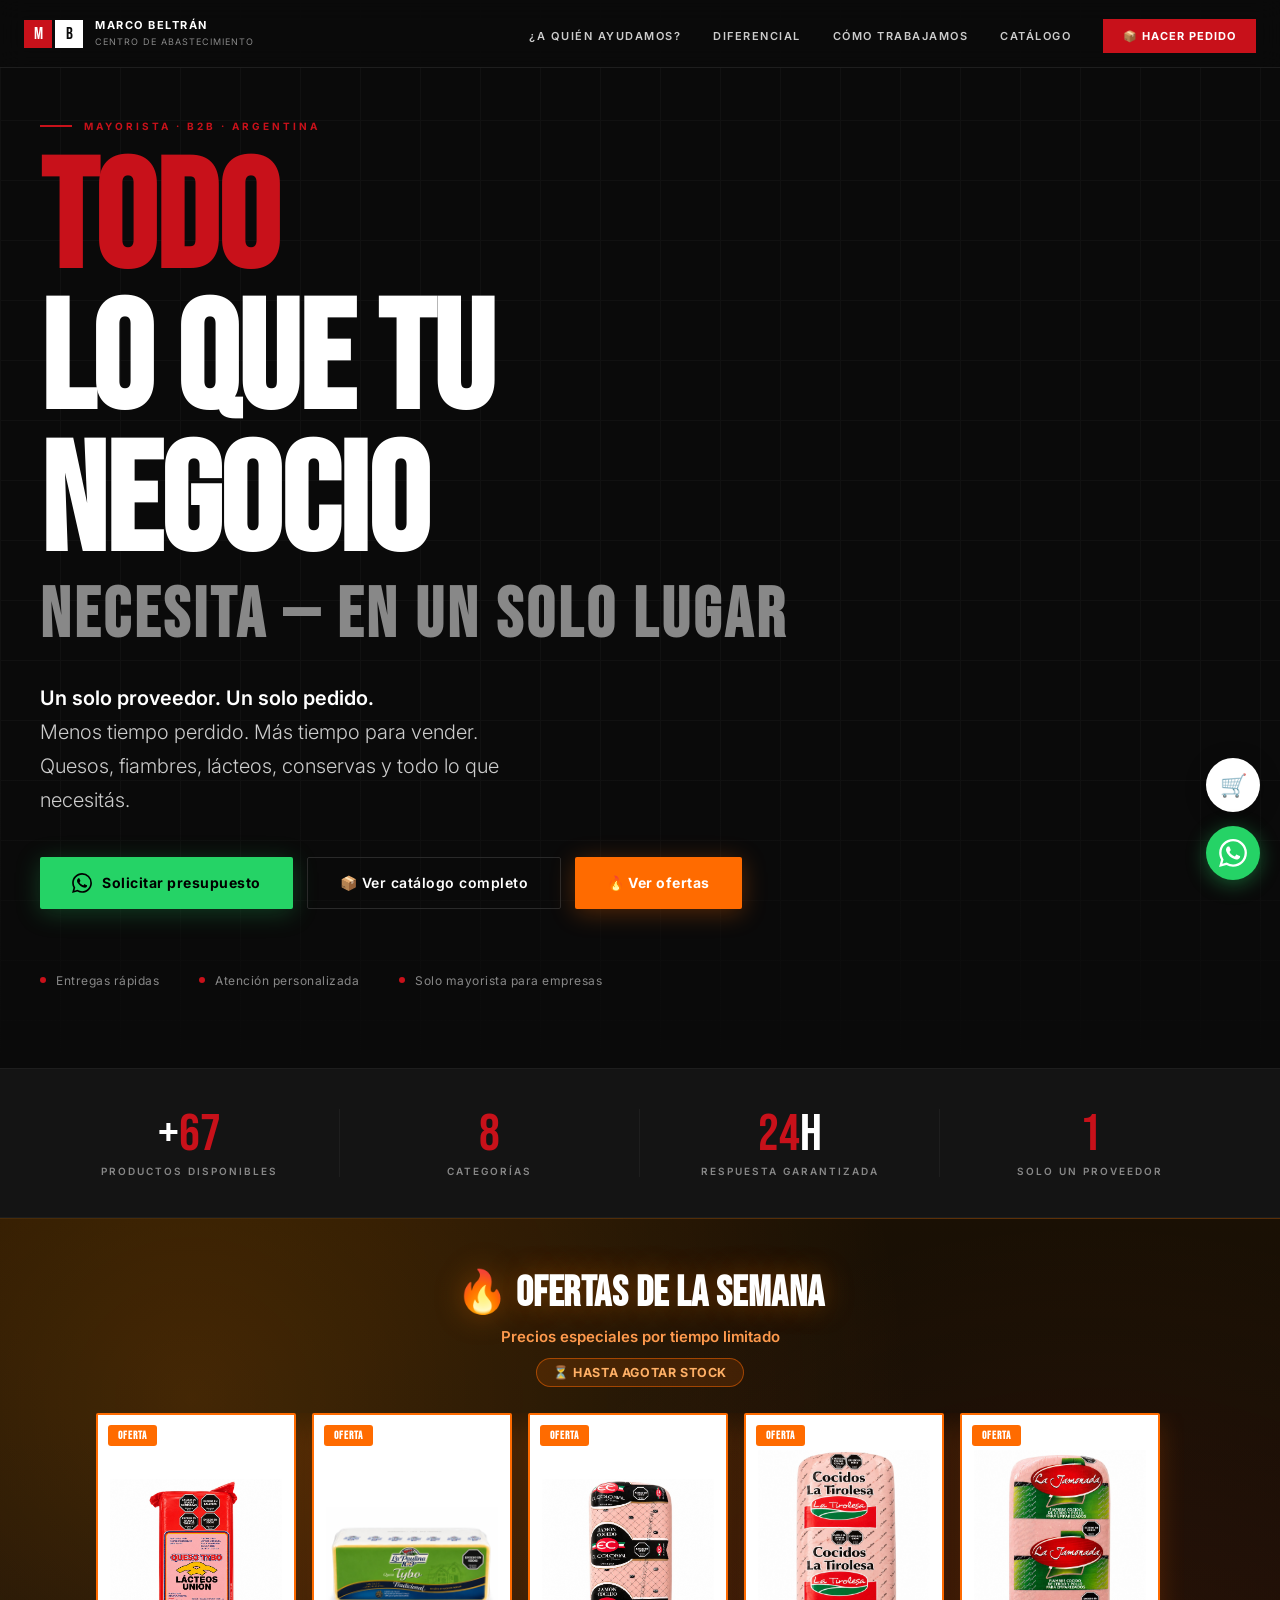
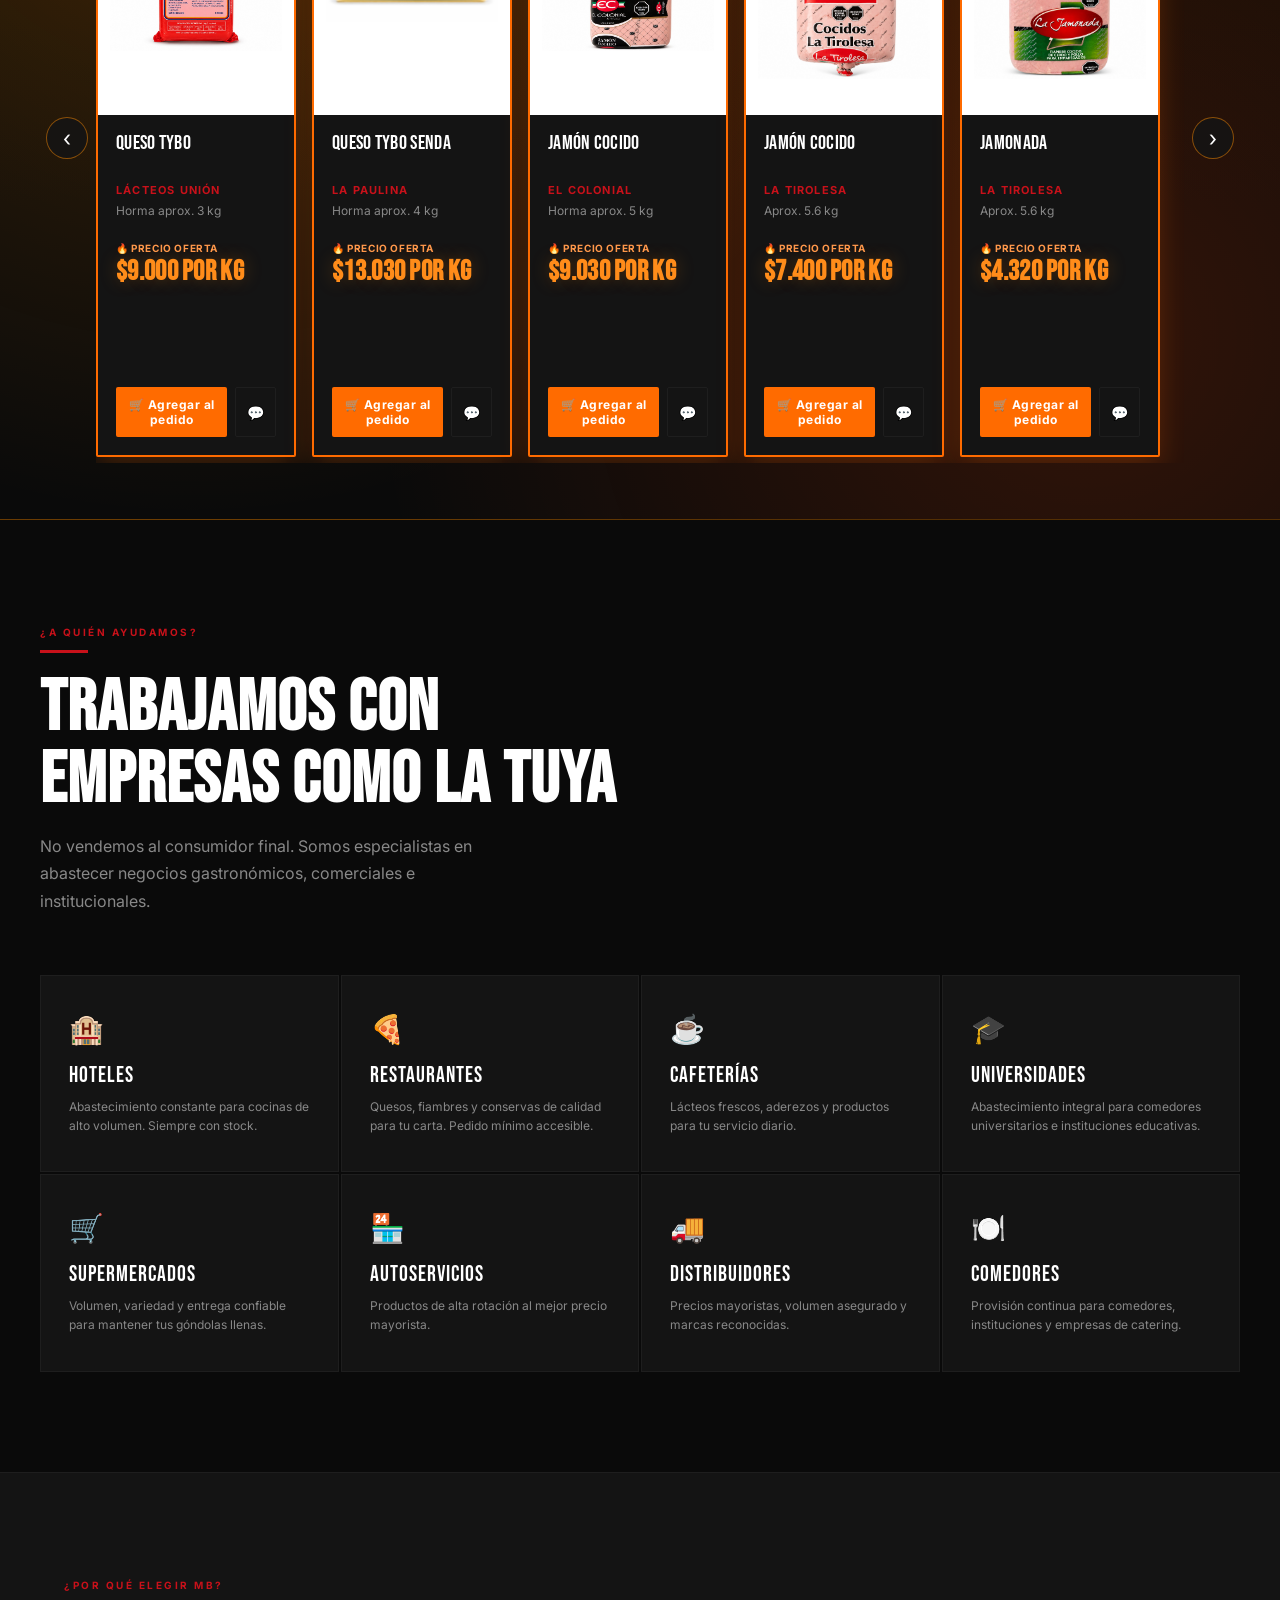
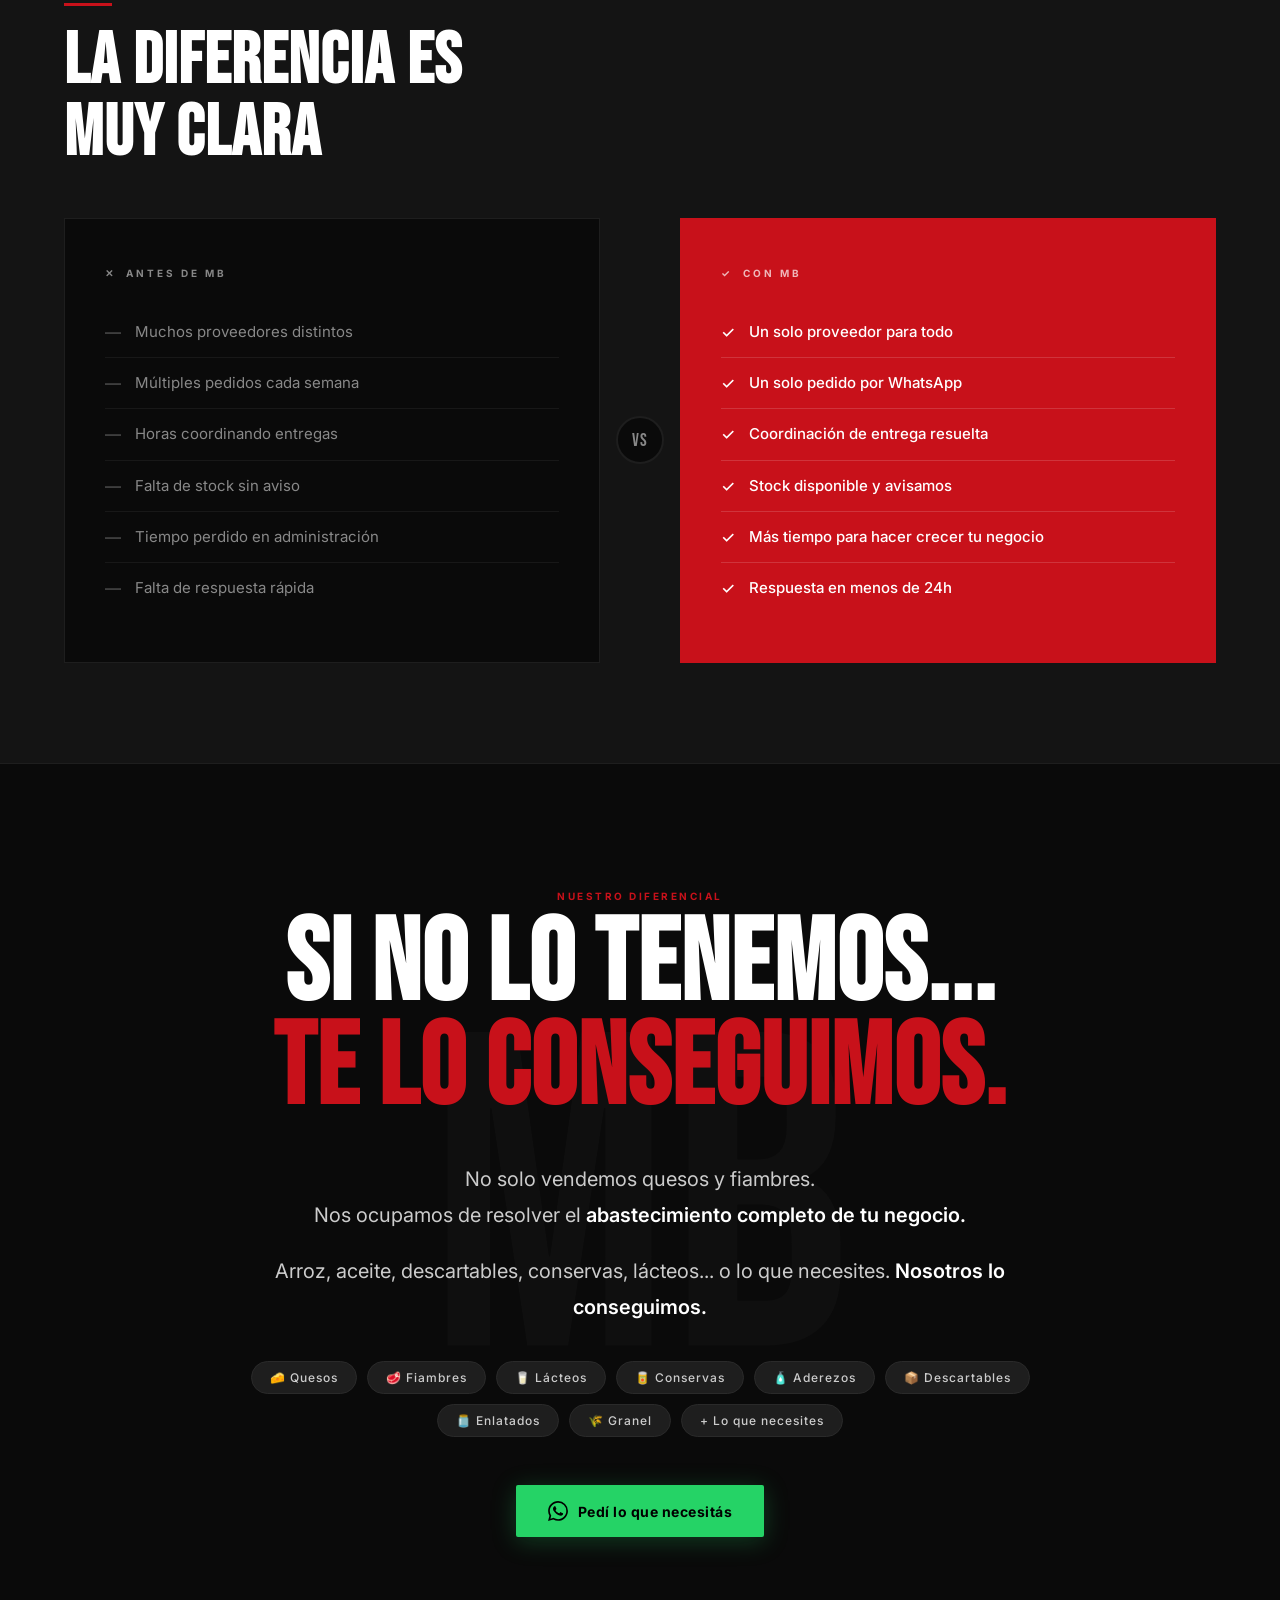
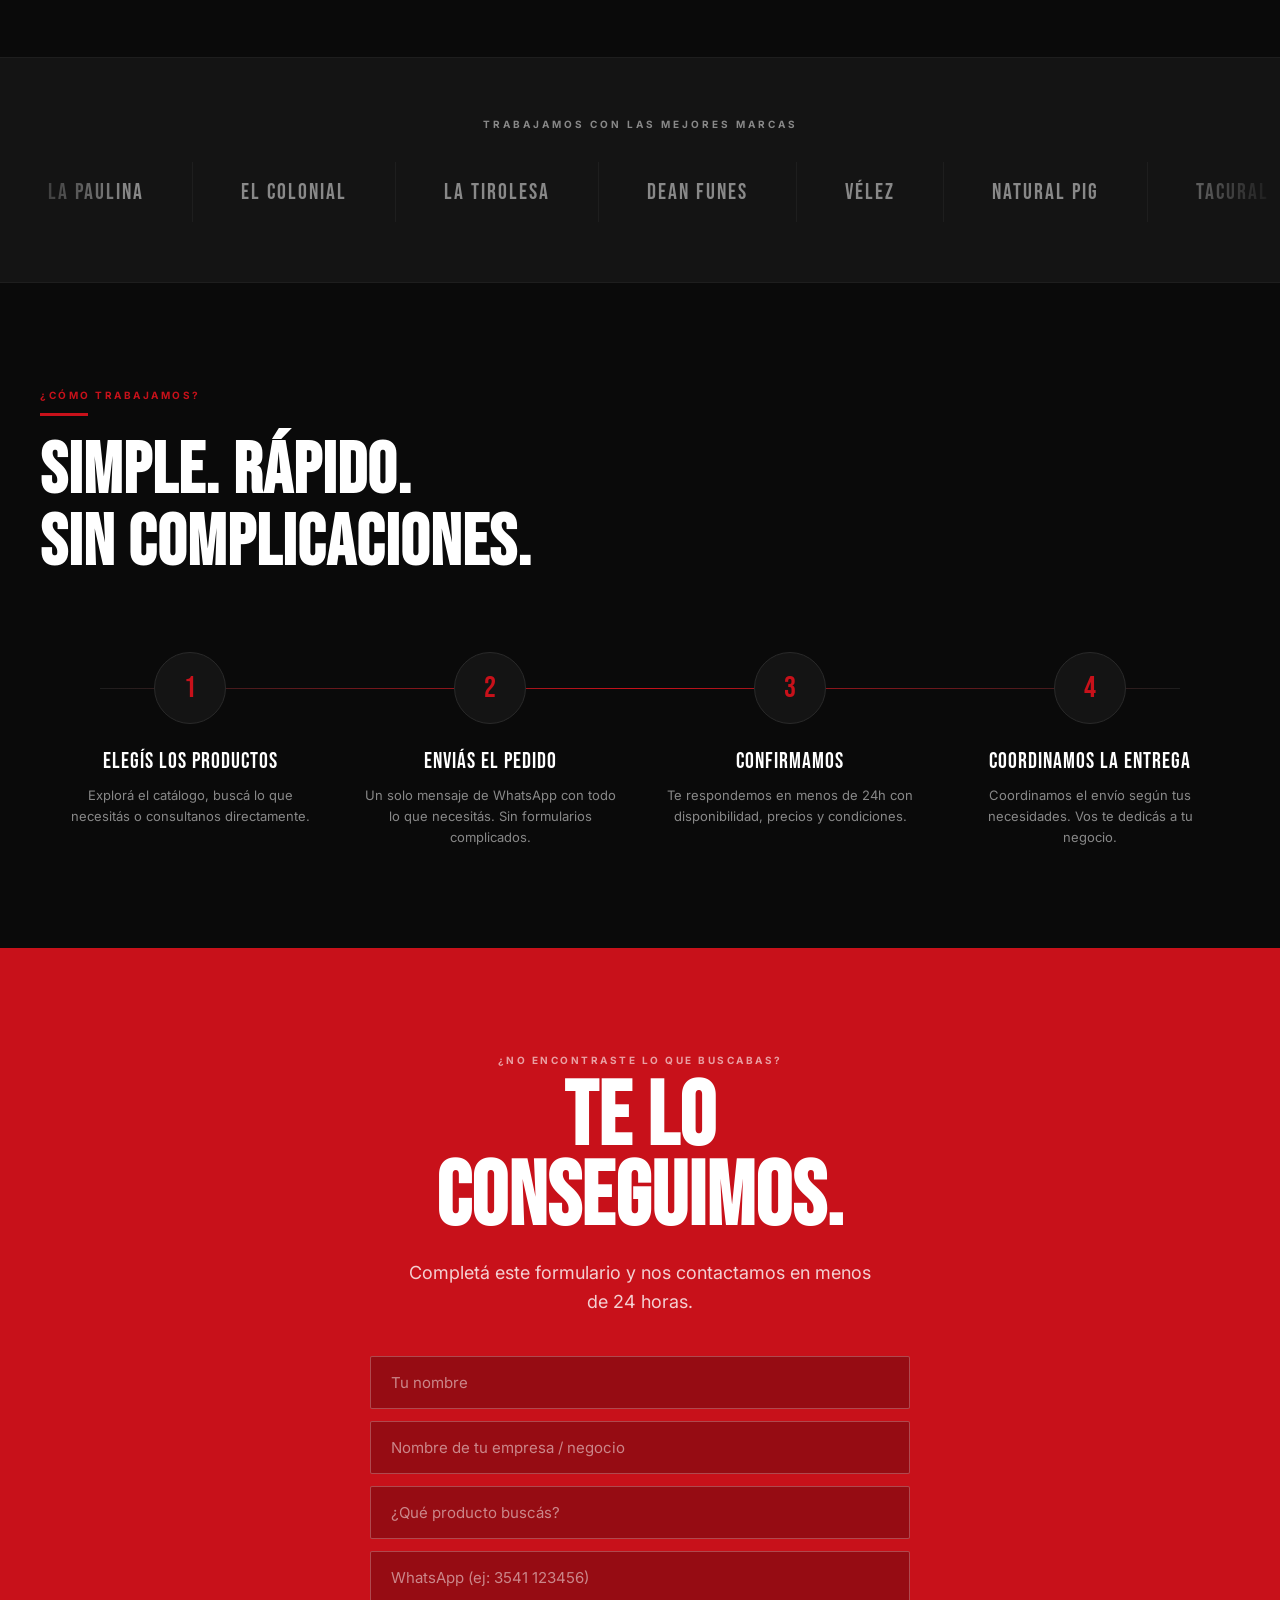
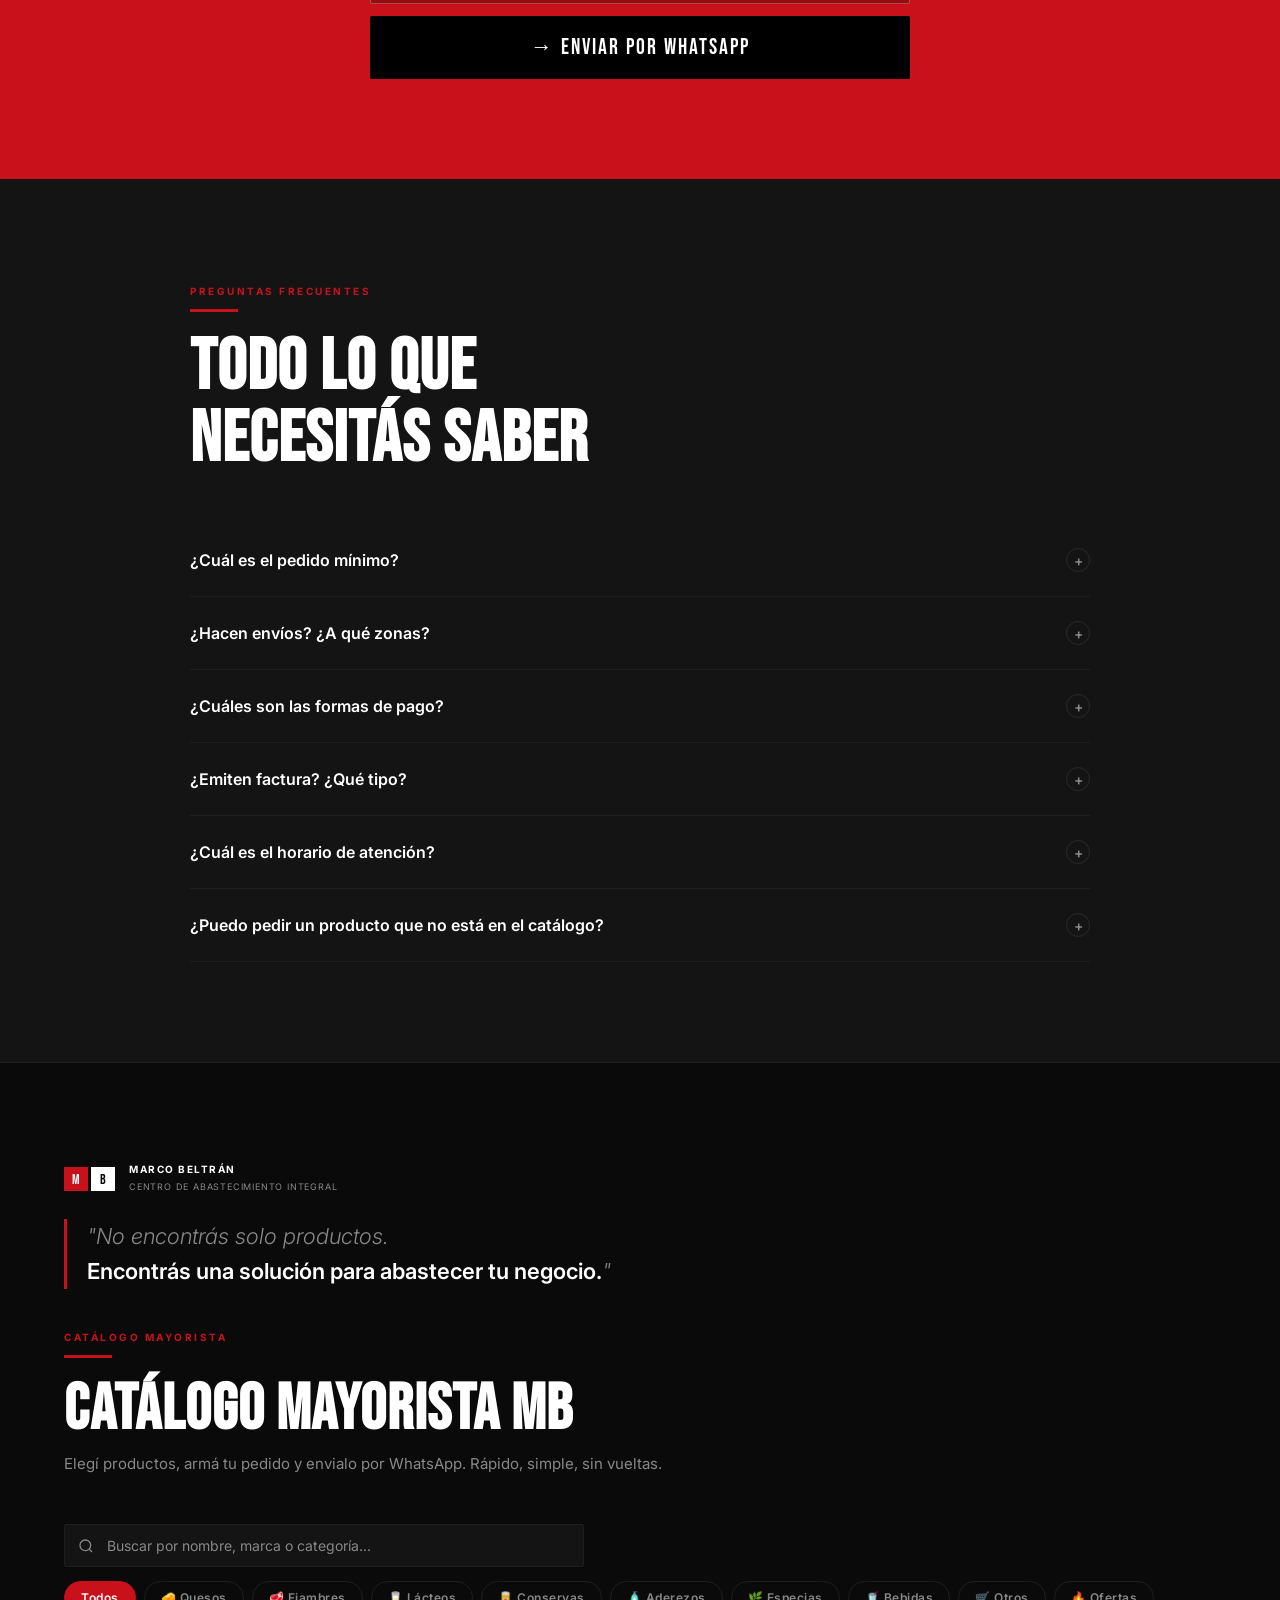
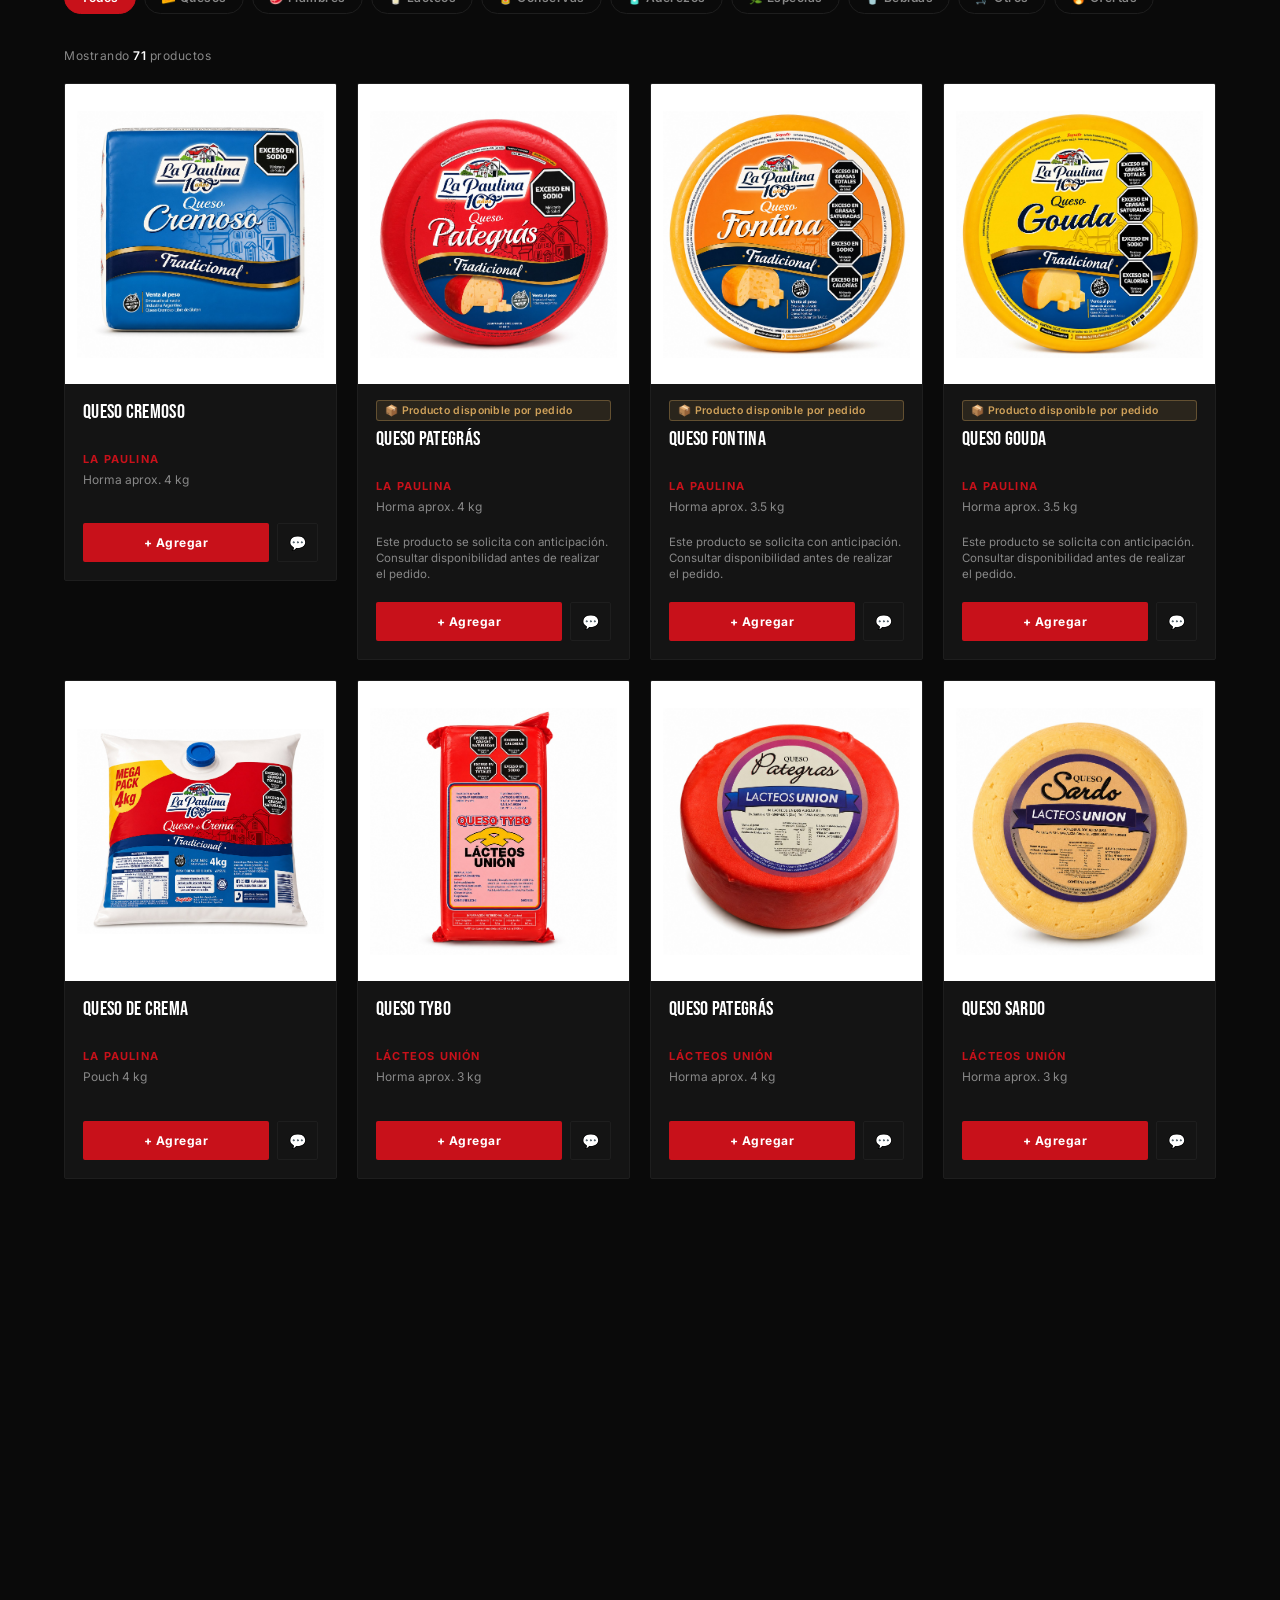
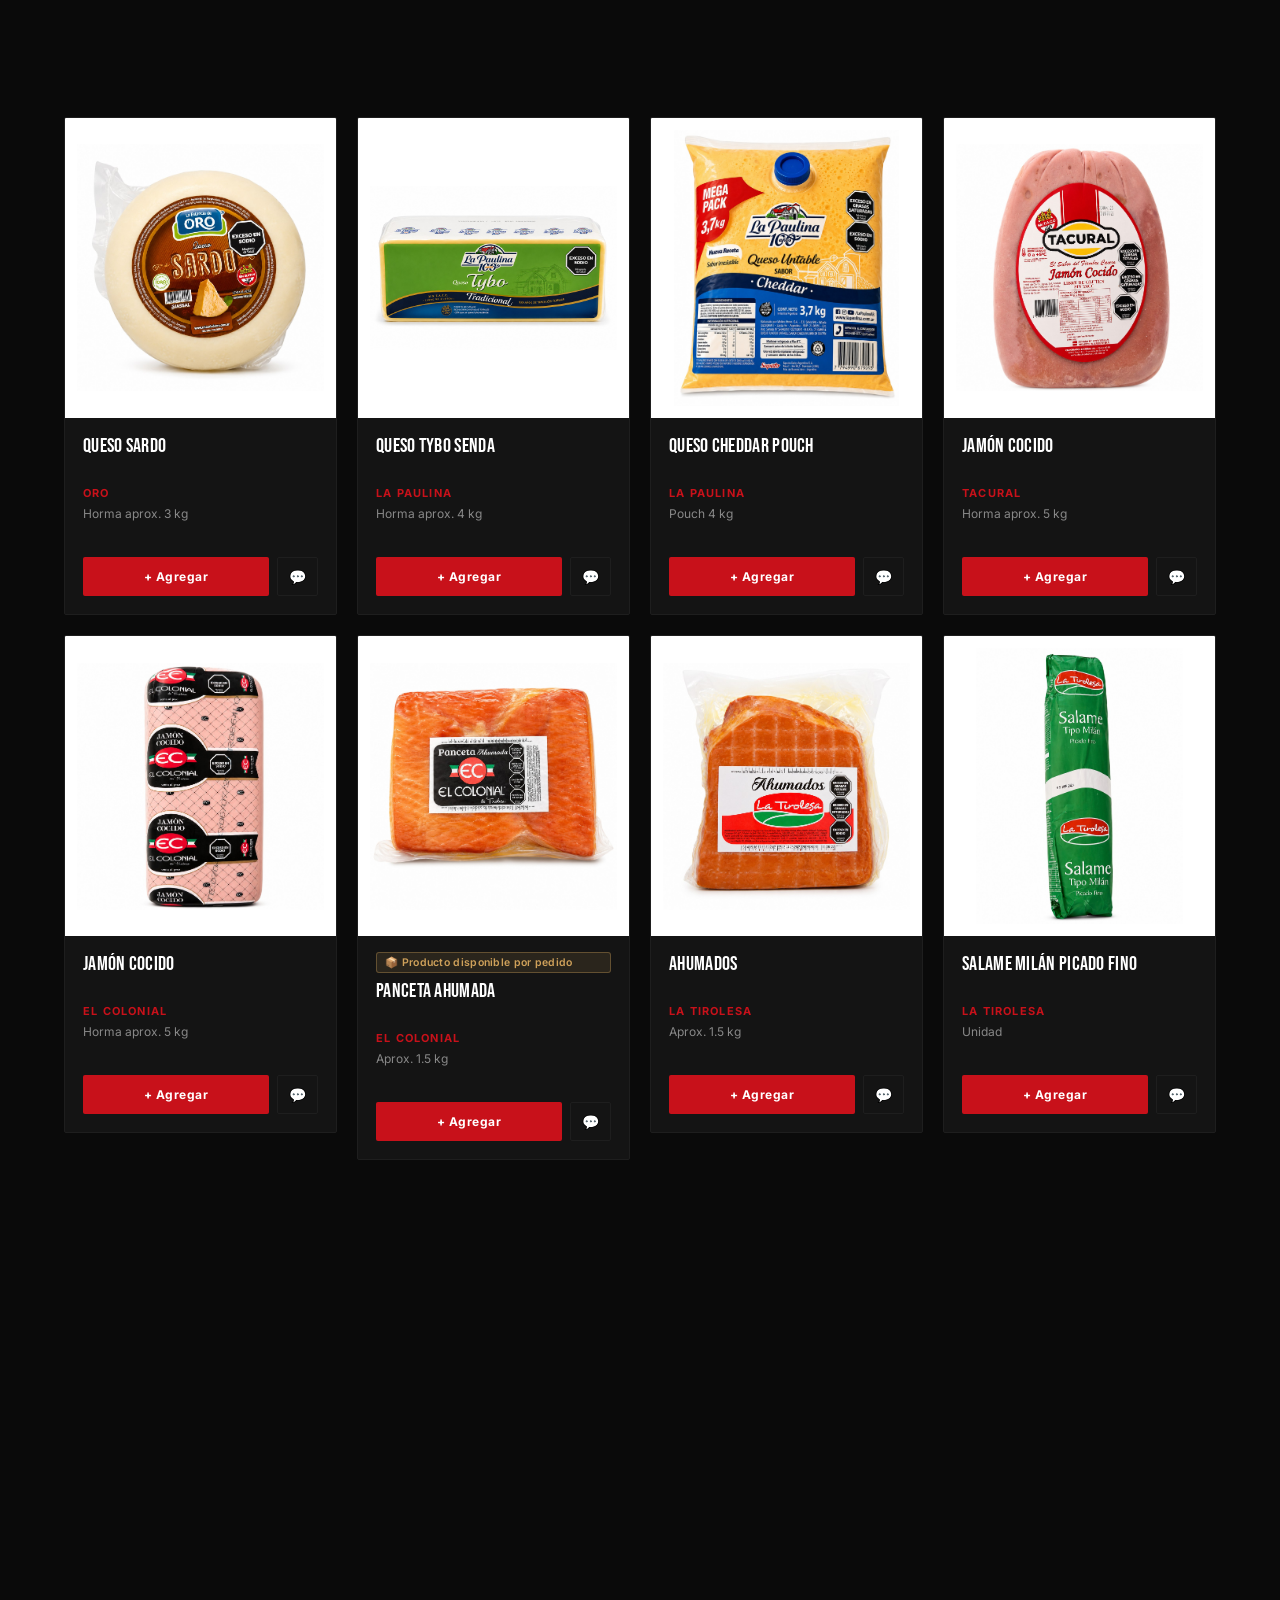
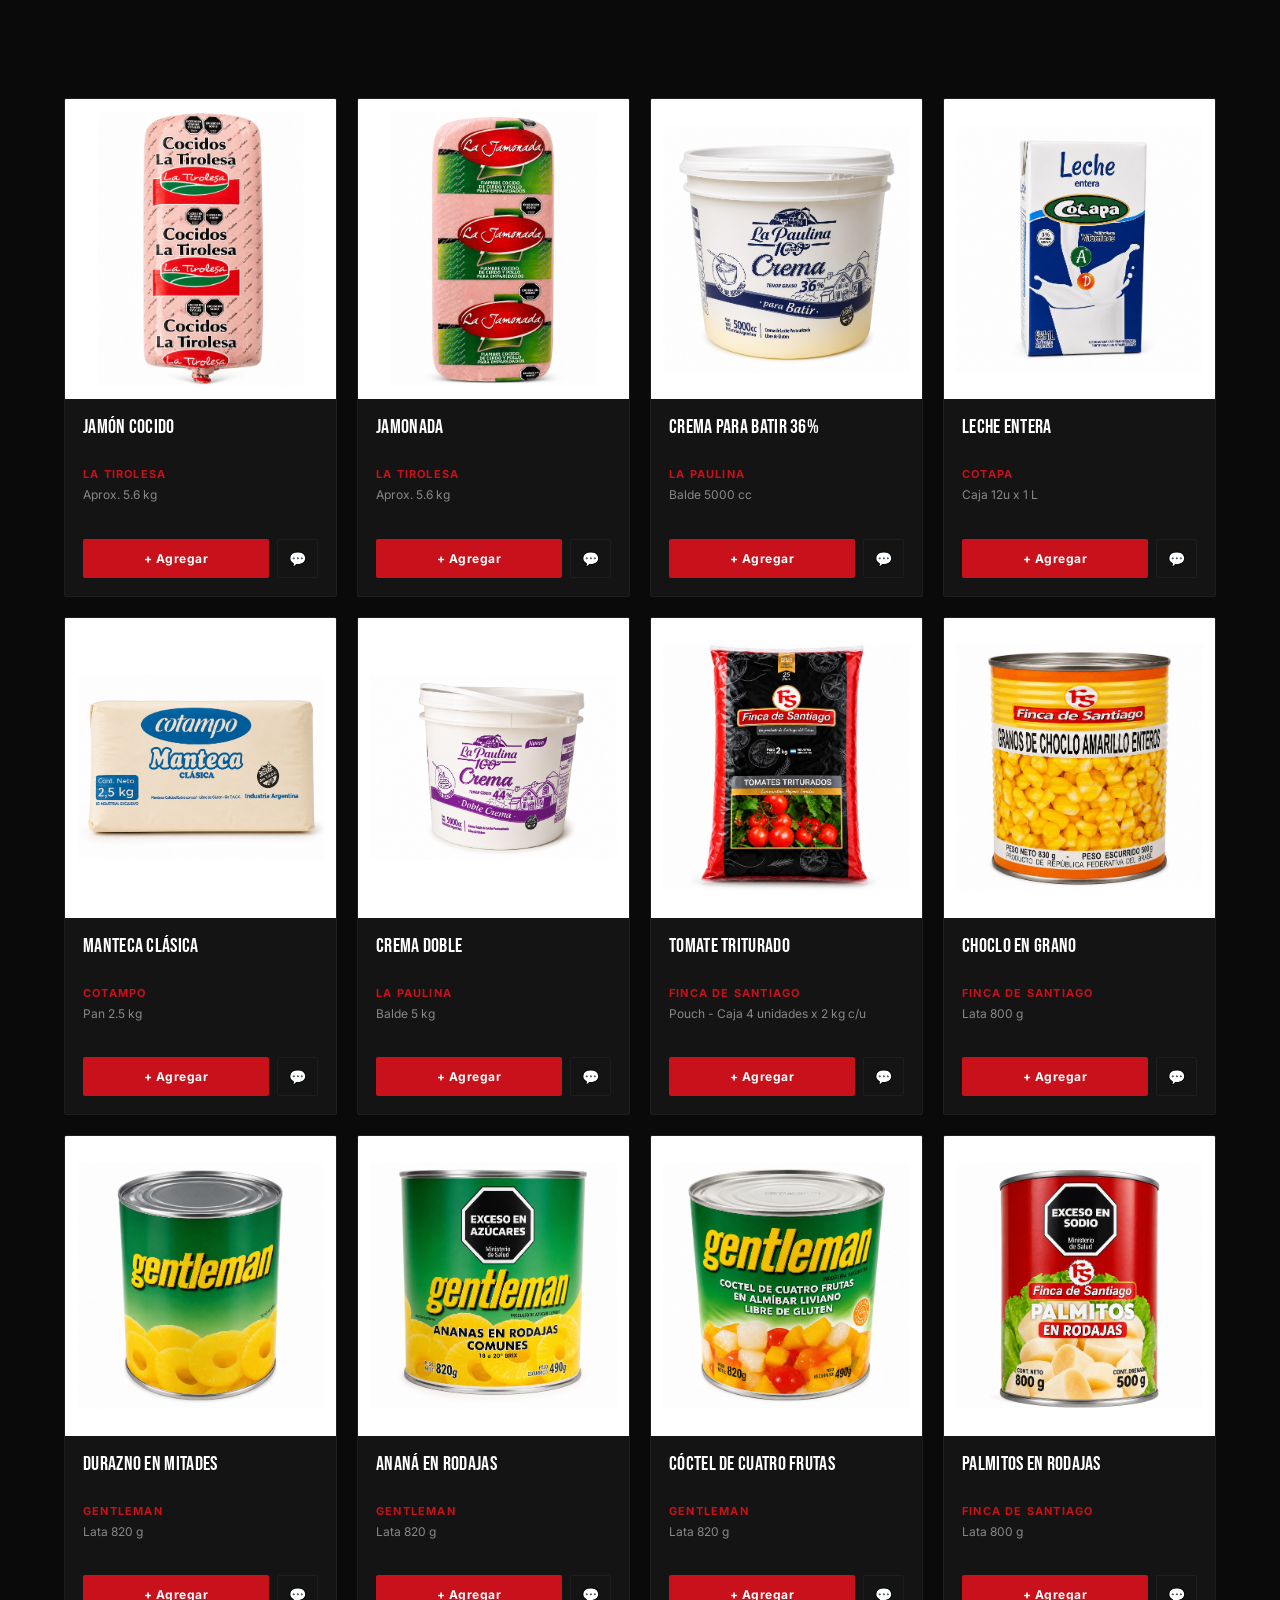
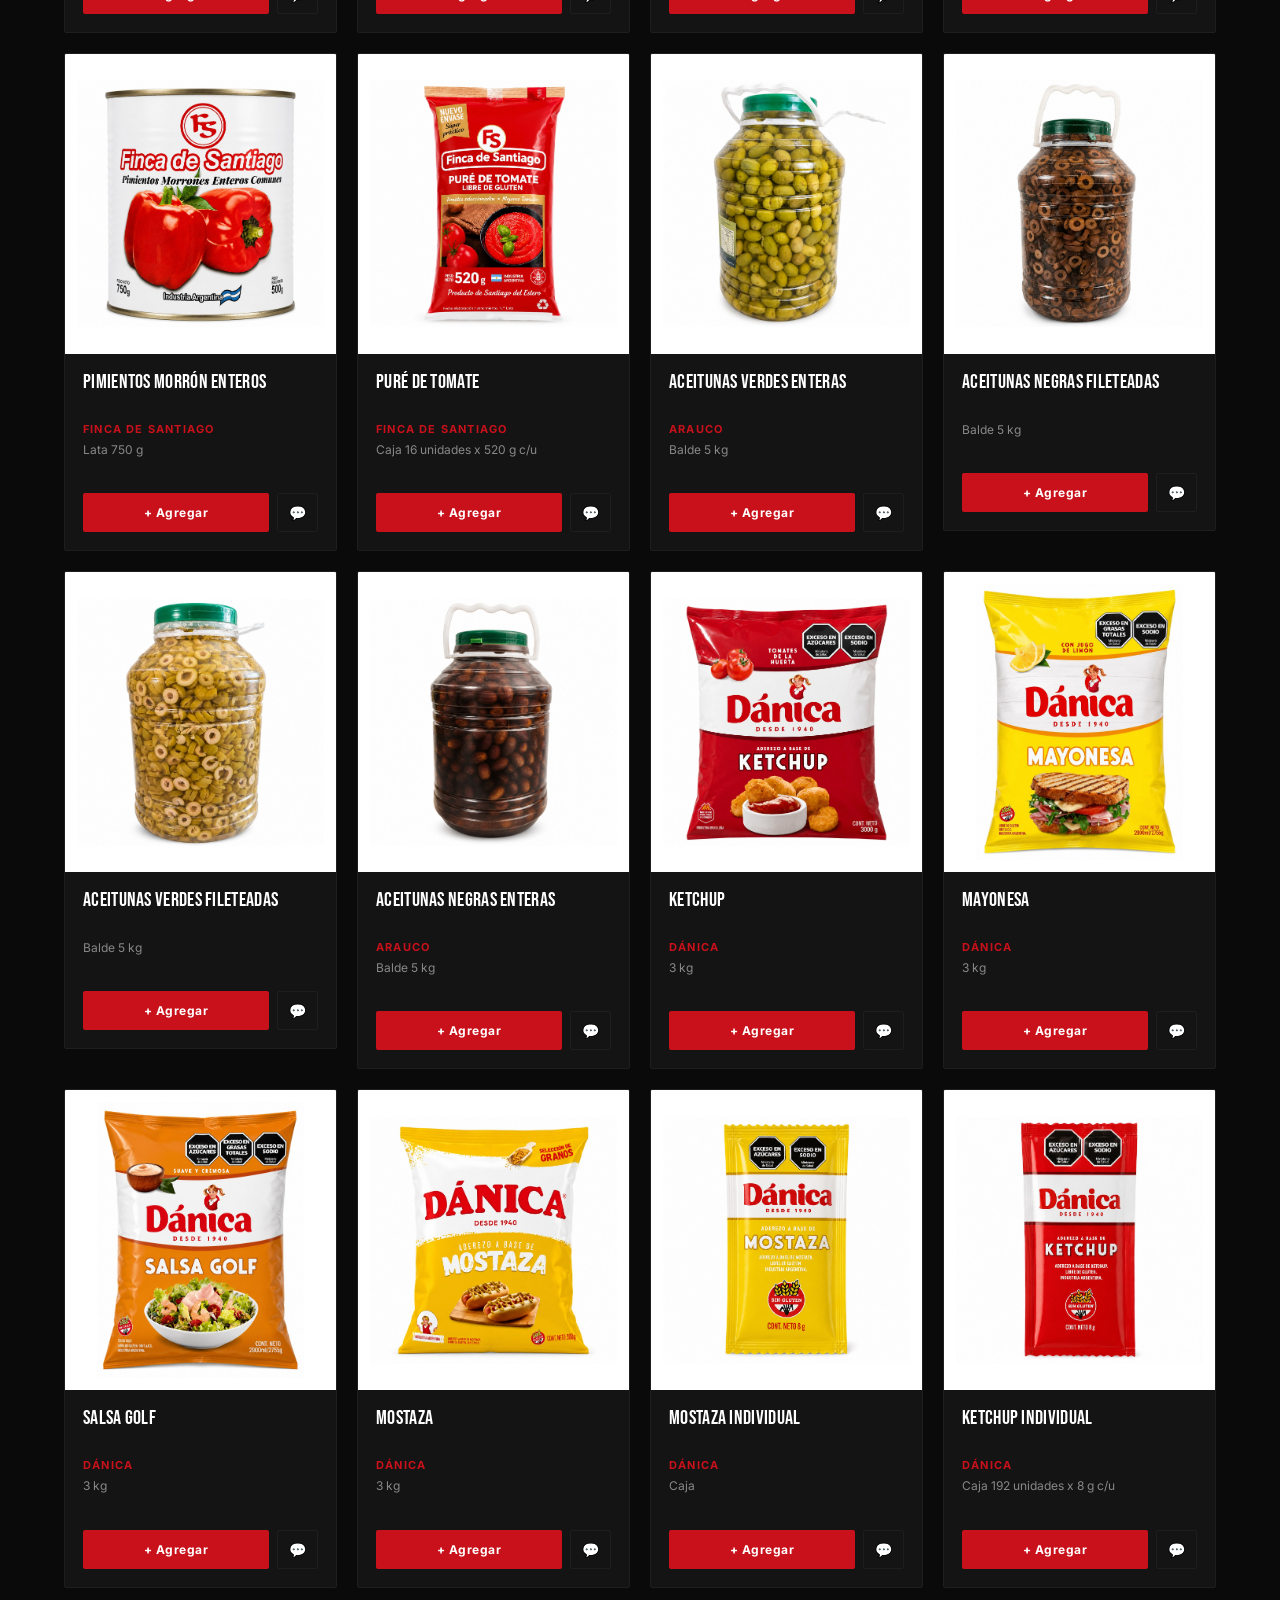
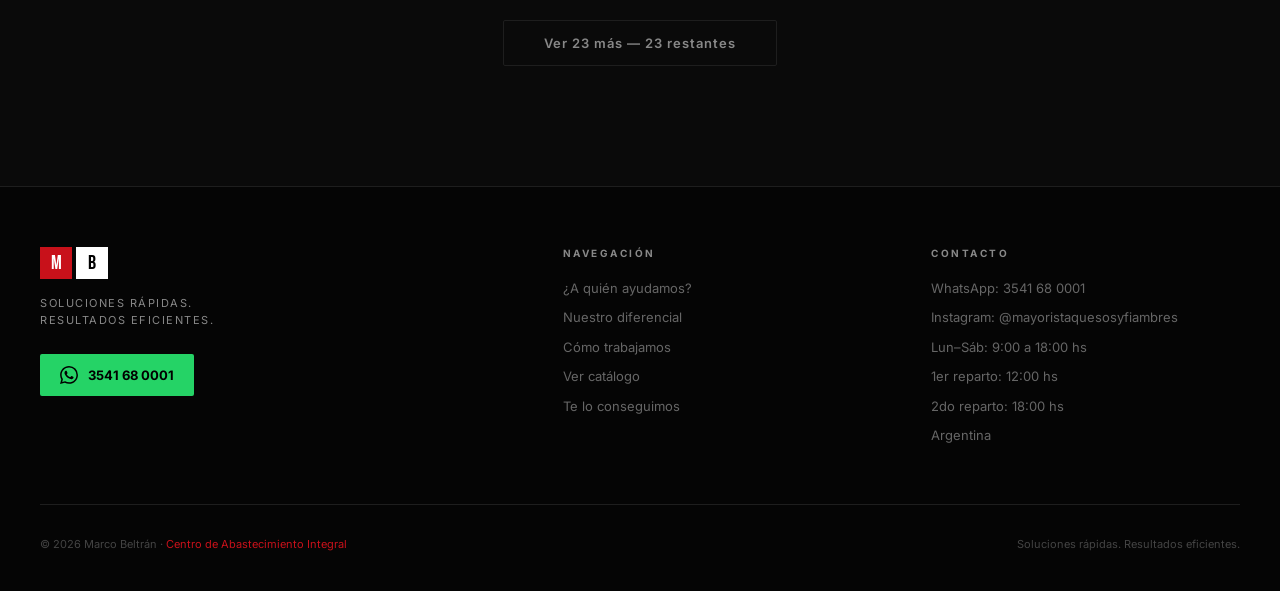
==== commit 8008e7b1: "Actualización catálogo MB v18 Vista previa para WhatsApp y mejoras SEO." ====
--- a/index.html
+++ b/index.html
@@ -3,16 +3,31 @@
 <head>
   <meta charset="UTF-8">
   <meta name="viewport" content="width=device-width, initial-scale=1.0">
-  <title>MB | Centro de Abastecimiento Integral — Mayorista de Alimentos</title>
-  <meta name="description" content="Un solo proveedor. Un solo pedido. Quesos, fiambres, lácteos, conservas, aderezos y más. Mayorista de alimentos para empresas en Argentina.">
+  <title>MB | Centro de Abastecimiento Integral</title>
+  <meta name="description" content="Un solo proveedor. Un solo pedido. Quesos, fiambres, lácteos, conservas y más. Mayorista de alimentos para empresas.">
   <meta name="robots" content="index, follow">
   <meta name="theme-color" content="#0A0A0A">
+  <link rel="canonical" href="https://pedidosmbs.com/">
 
   <!-- Open Graph / WhatsApp -->
   <meta property="og:type" content="website">
+  <meta property="og:url" content="https://pedidosmbs.com/">
   <meta property="og:title" content="MB | Centro de Abastecimiento Integral">
   <meta property="og:description" content="Un solo proveedor. Un solo pedido. Quesos, fiambres, lácteos, conservas y más. Mayorista de alimentos para empresas.">
+  <meta property="og:site_name" content="MB Centro de Abastecimiento Integral">
   <meta property="og:locale" content="es_AR">
+  <meta property="og:image" content="https://pedidosmbs.com/images/preview-mb.jpg">
+  <meta property="og:image:secure_url" content="https://pedidosmbs.com/images/preview-mb.jpg">
+  <meta property="og:image:type" content="image/jpeg">
+  <meta property="og:image:width" content="1200">
+  <meta property="og:image:height" content="630">
+  <meta property="og:image:alt" content="MB Centro de Abastecimiento Integral">
+
+  <!-- Twitter / X -->
+  <meta name="twitter:card" content="summary_large_image">
+  <meta name="twitter:title" content="MB | Centro de Abastecimiento Integral">
+  <meta name="twitter:description" content="Un solo proveedor. Un solo pedido. Quesos, fiambres, lácteos, conservas y más. Mayorista de alimentos para empresas.">
+  <meta name="twitter:image" content="https://pedidosmbs.com/images/preview-mb.jpg">
 
   <!-- Fuentes -->
   <link rel="preconnect" href="https://fonts.googleapis.com">
--- a/css/style.css
+++ b/css/style.css
@@ -1654,10 +1654,13 @@
 ───────────────────────────────────────────── */
 .pcard-precio {
   font-family: var(--ff-display);
-  font-size: 22px;
-  color: #ff6b00;
-  letter-spacing: .5px;
-  margin-top: 6px;
+  font-size: 28px;
+  font-weight: 700;
+  color: #ff8c1a;
+  letter-spacing: .3px;
+  margin-top: 2px;
+  line-height: 1.15;
+  text-shadow: 0 0 18px rgba(255,140,0,.25);
 }
 .pcard-oferta { border-color: #ff6b00; }
 .pcard-oferta .pcard-btn-add { background: #ff6b00; }
@@ -1778,14 +1781,15 @@
   position: relative;
   max-width: 1200px;
   margin: 0 auto;
-  padding: 0 24px;
+  padding: 0 56px;
 }
 .ofertas-dest-grid {
   display: flex;
-  gap: 18px;
+  gap: 16px;
   overflow-x: auto;
   scroll-snap-type: x mandatory;
   scroll-behavior: smooth;
+  scroll-padding: 0;
   padding-bottom: 6px;
   -ms-overflow-style: none;
   scrollbar-width: none;
@@ -1793,7 +1797,7 @@
 .ofertas-dest-grid::-webkit-scrollbar { display: none; }
 .ofertas-dest-grid .pcard {
   flex: 0 0 auto;
-  width: 240px;
+  width: 200px;
   scroll-snap-align: start;
 }
 /* Tarjetas destacadas: mismo componente .pcard, con un poco más de énfasis */
@@ -1822,8 +1826,8 @@
   transition: background var(--transition);
 }
 .ofertas-dest-arrow:hover { background: rgba(255,107,0,.35); }
-.ofertas-dest-arrow-prev { left: -4px; }
-.ofertas-dest-arrow-next { right: -4px; }
+.ofertas-dest-arrow-prev { left: 6px; }
+.ofertas-dest-arrow-next { right: 6px; }
 
 .pcard-ribbon-oferta {
   position: absolute;
@@ -1840,11 +1844,31 @@
   border-radius: 3px;
 }
 
+/* Etiqueta chica sobre el precio ("🔥 Precio Oferta") */
+.pcard-precio-tag {
+  font-size: 10px;
+  font-weight: 700;
+  letter-spacing: .6px;
+  text-transform: uppercase;
+  color: #ff9a4d;
+  margin-top: 8px;
+}
+
+@media (max-width: 992px) {
+  .ofertas-dest-carousel-wrap { padding: 0 44px; }
+  .ofertas-dest-grid .pcard { width: 190px; }
+}
+
 @media (max-width: 768px) {
   .section-ofertas-destacadas { padding: 36px 0 44px; }
   .ofertas-dest-arrow { display: none; } /* en mobile se usa el deslizado táctil */
   .ofertas-dest-carousel-wrap { padding: 0 16px; }
-  .ofertas-dest-grid .pcard { width: 200px; }
+  .ofertas-dest-grid .pcard { width: 190px; }
+}
+
+@media (max-width: 480px) {
+  .ofertas-dest-carousel-wrap { padding: 0 16px; }
+  .ofertas-dest-grid .pcard { width: calc(100vw - 64px); }
 }
 
 /* ─────────────────────────────────────────────
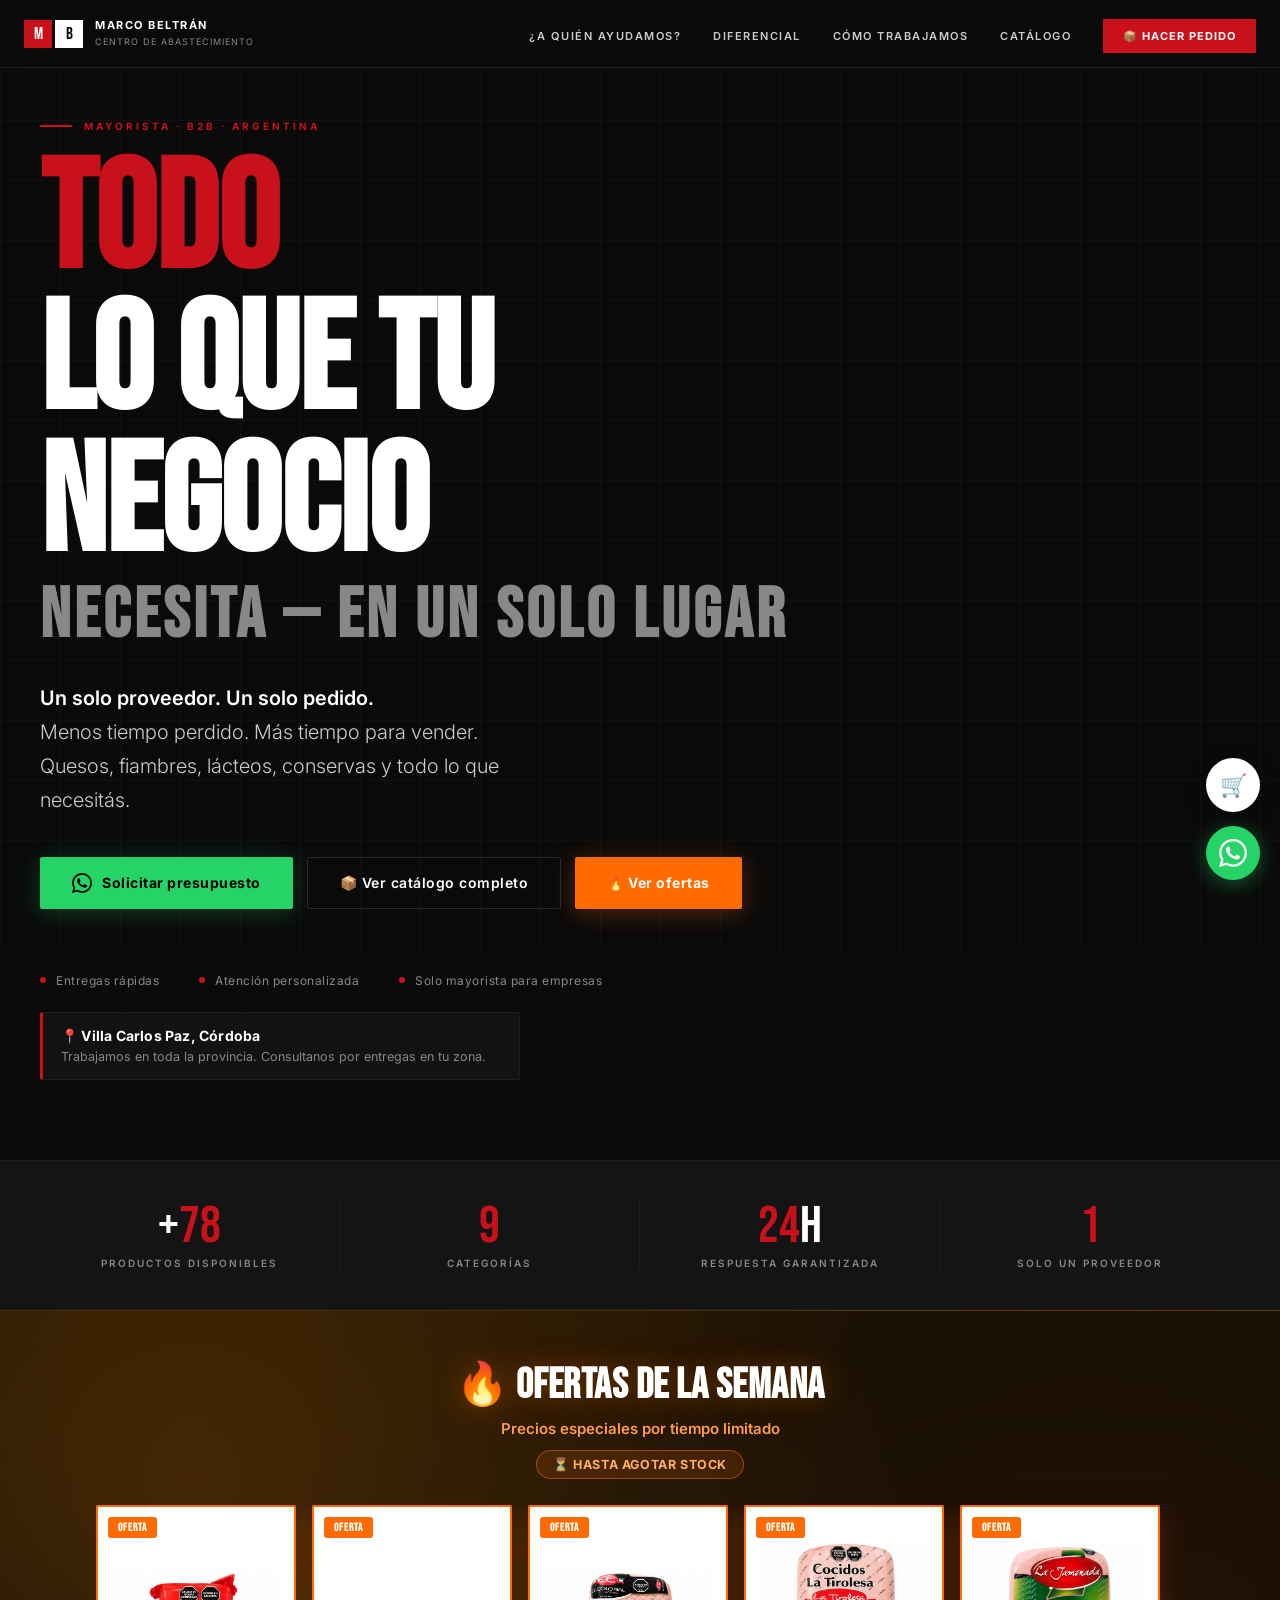
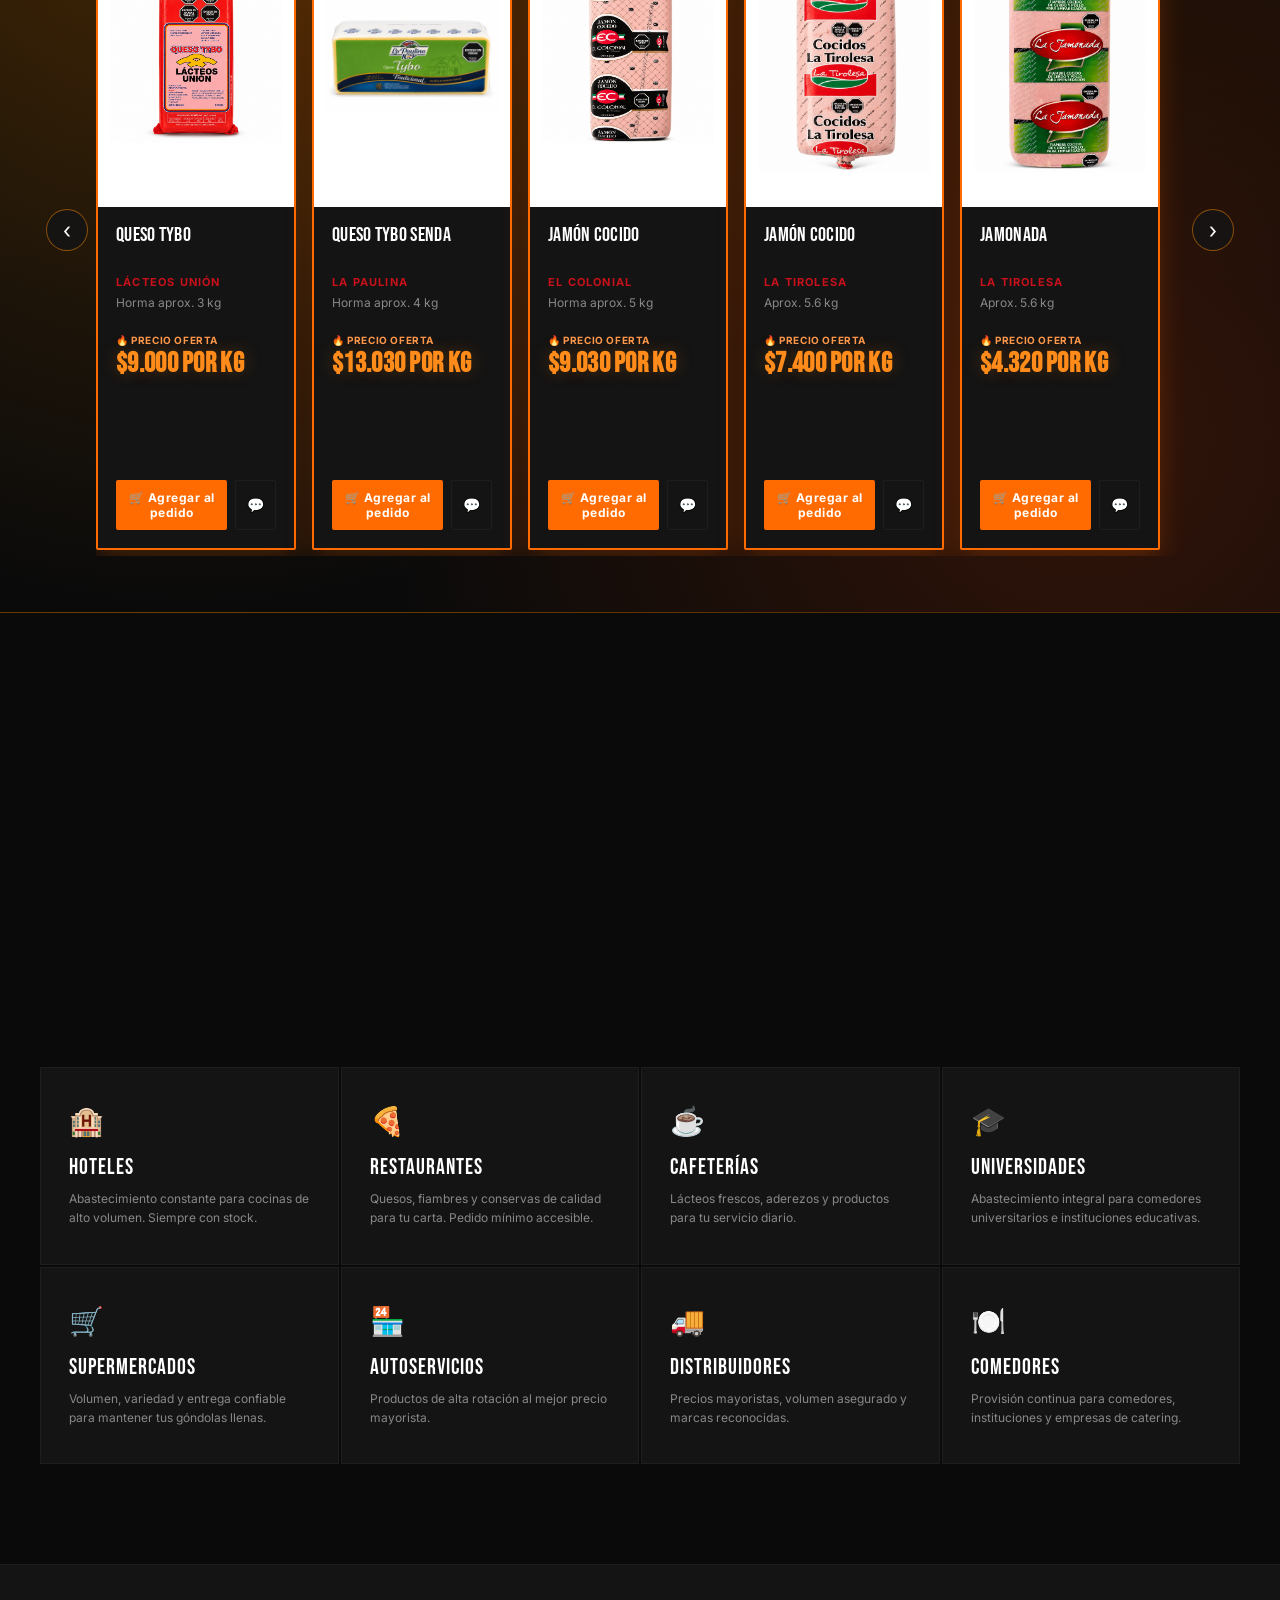
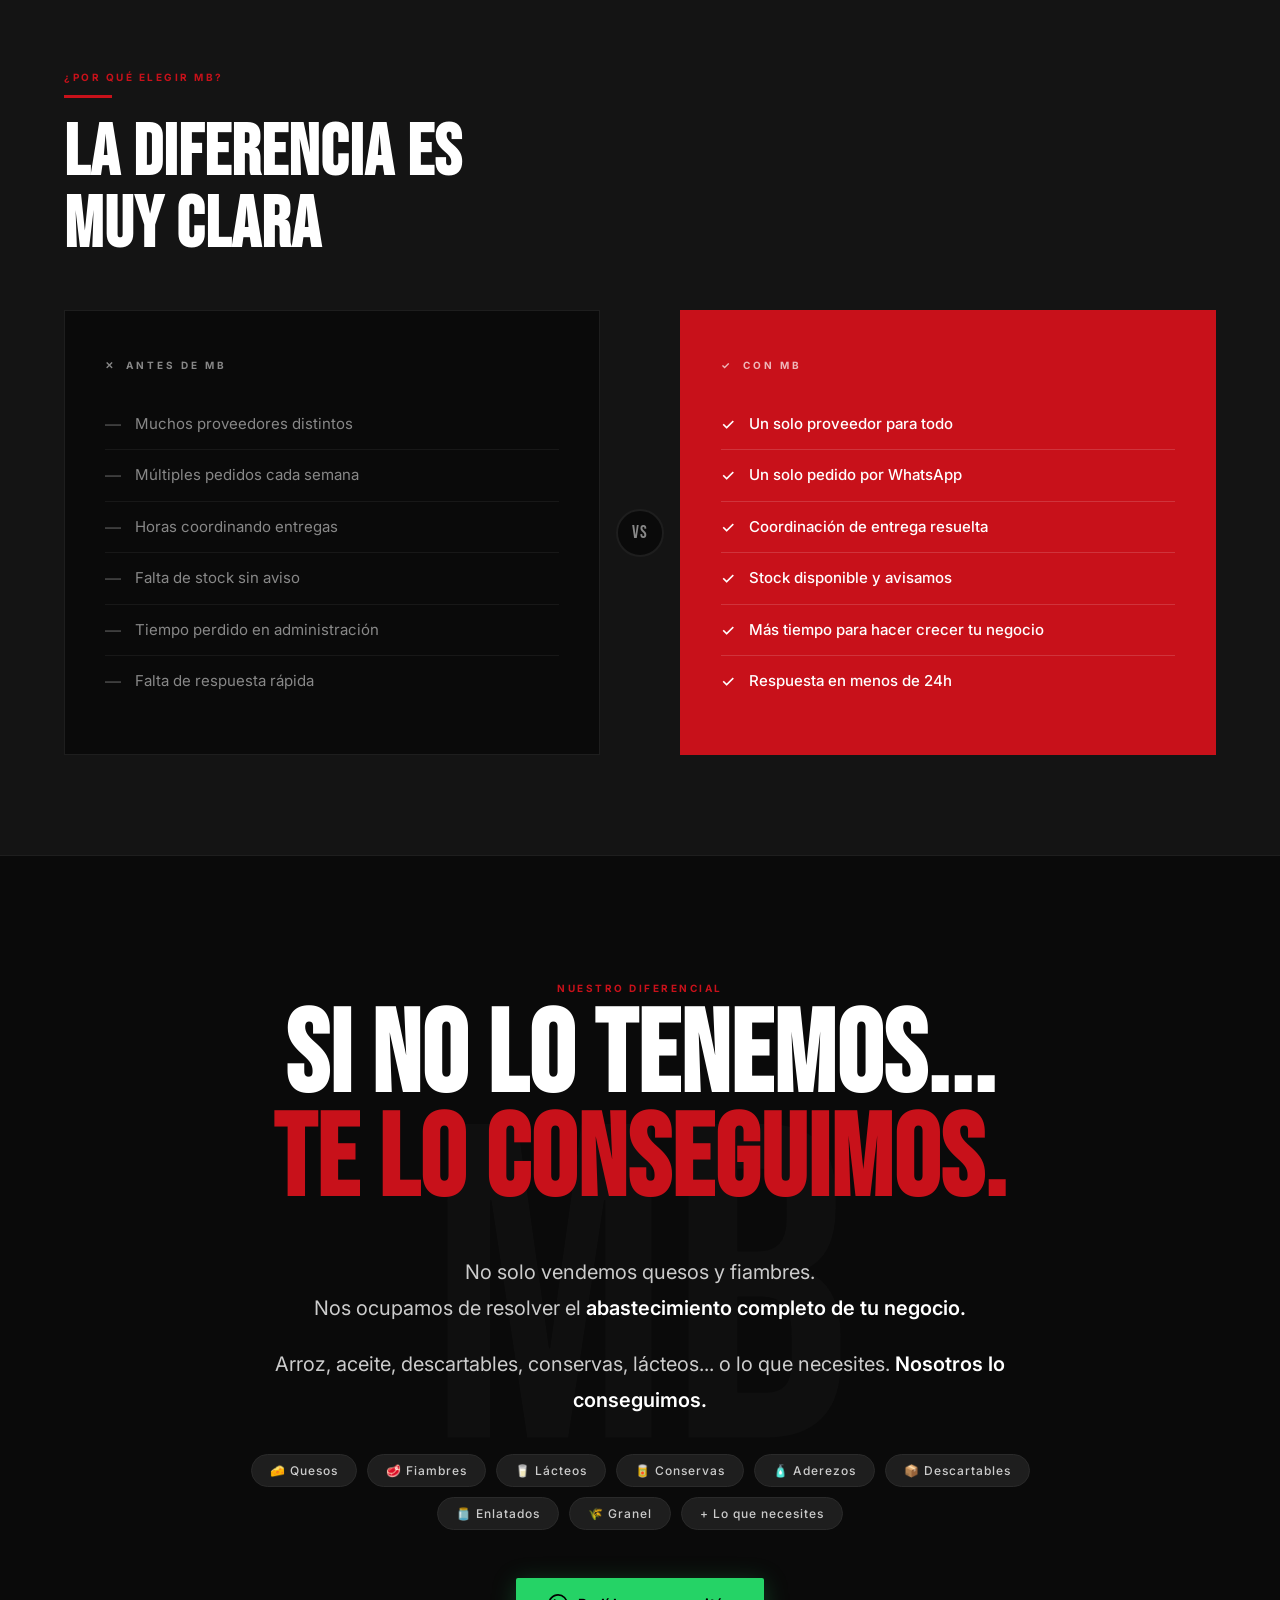
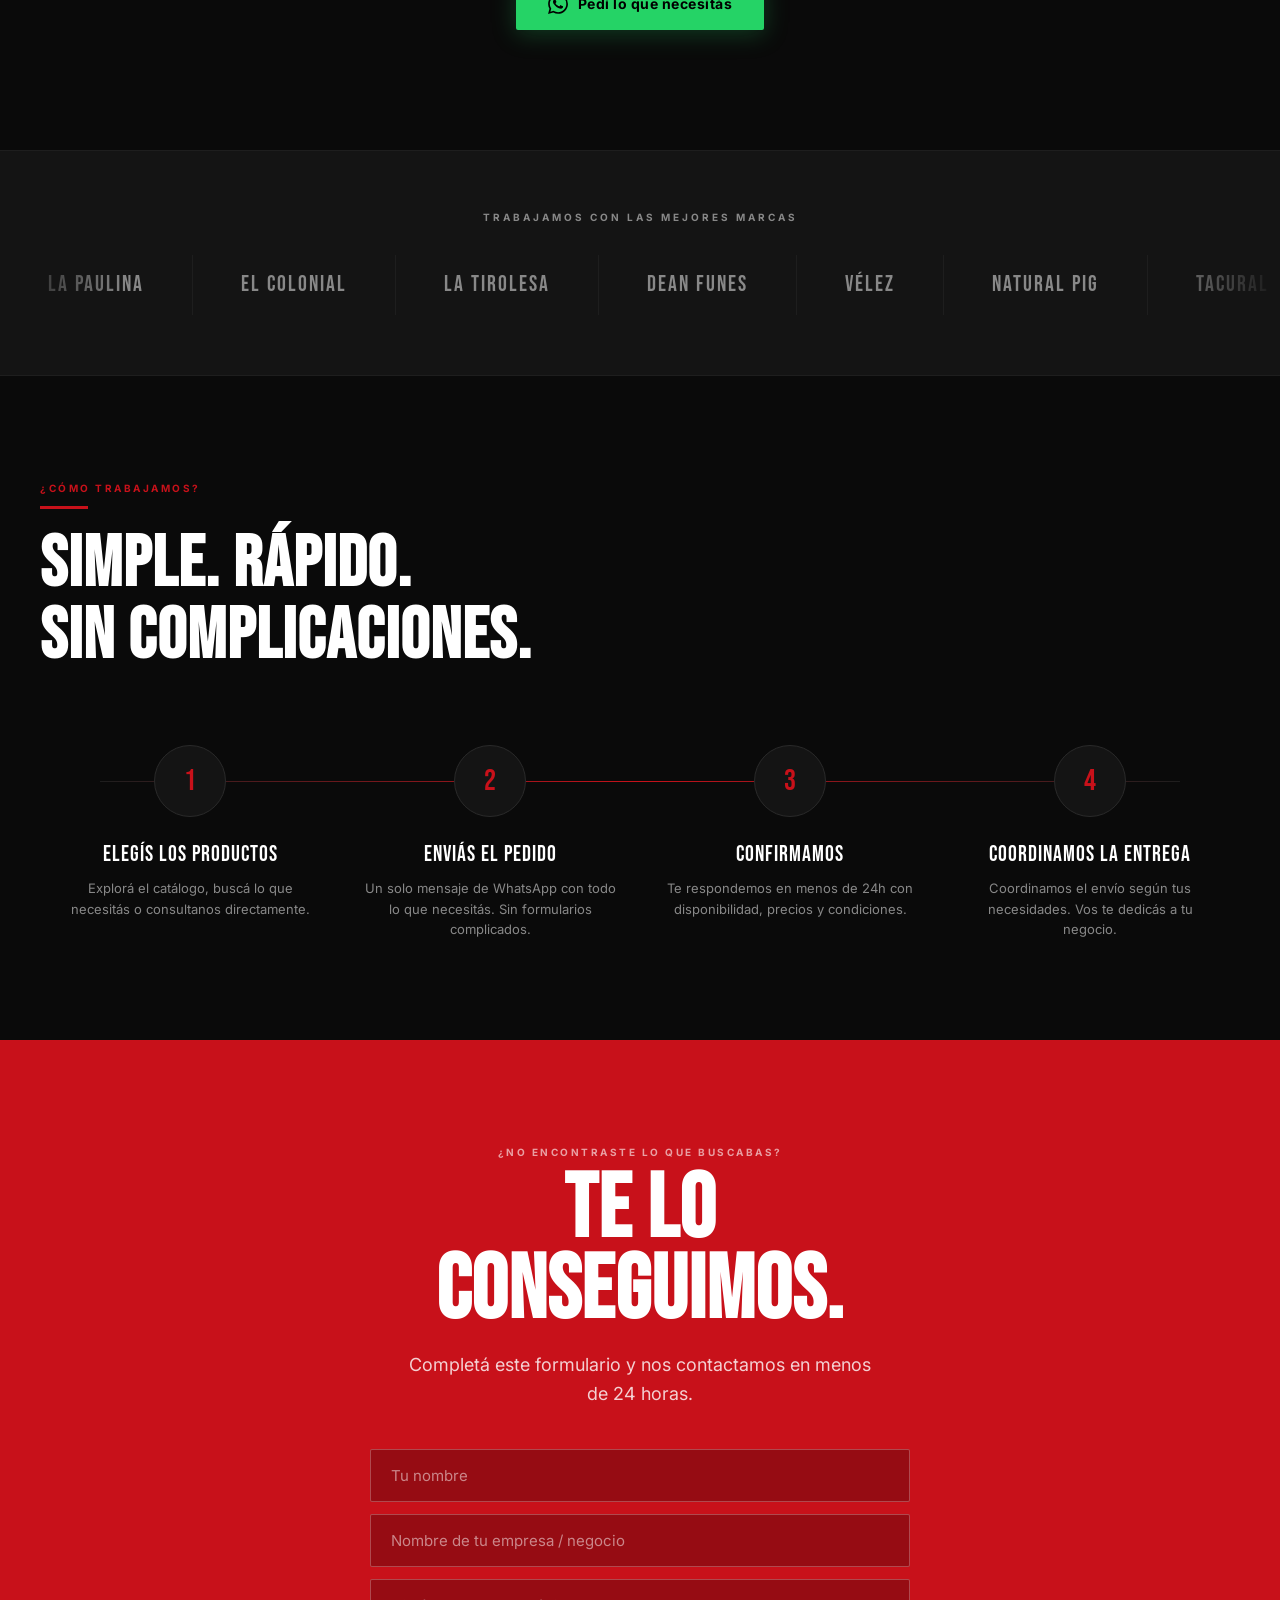
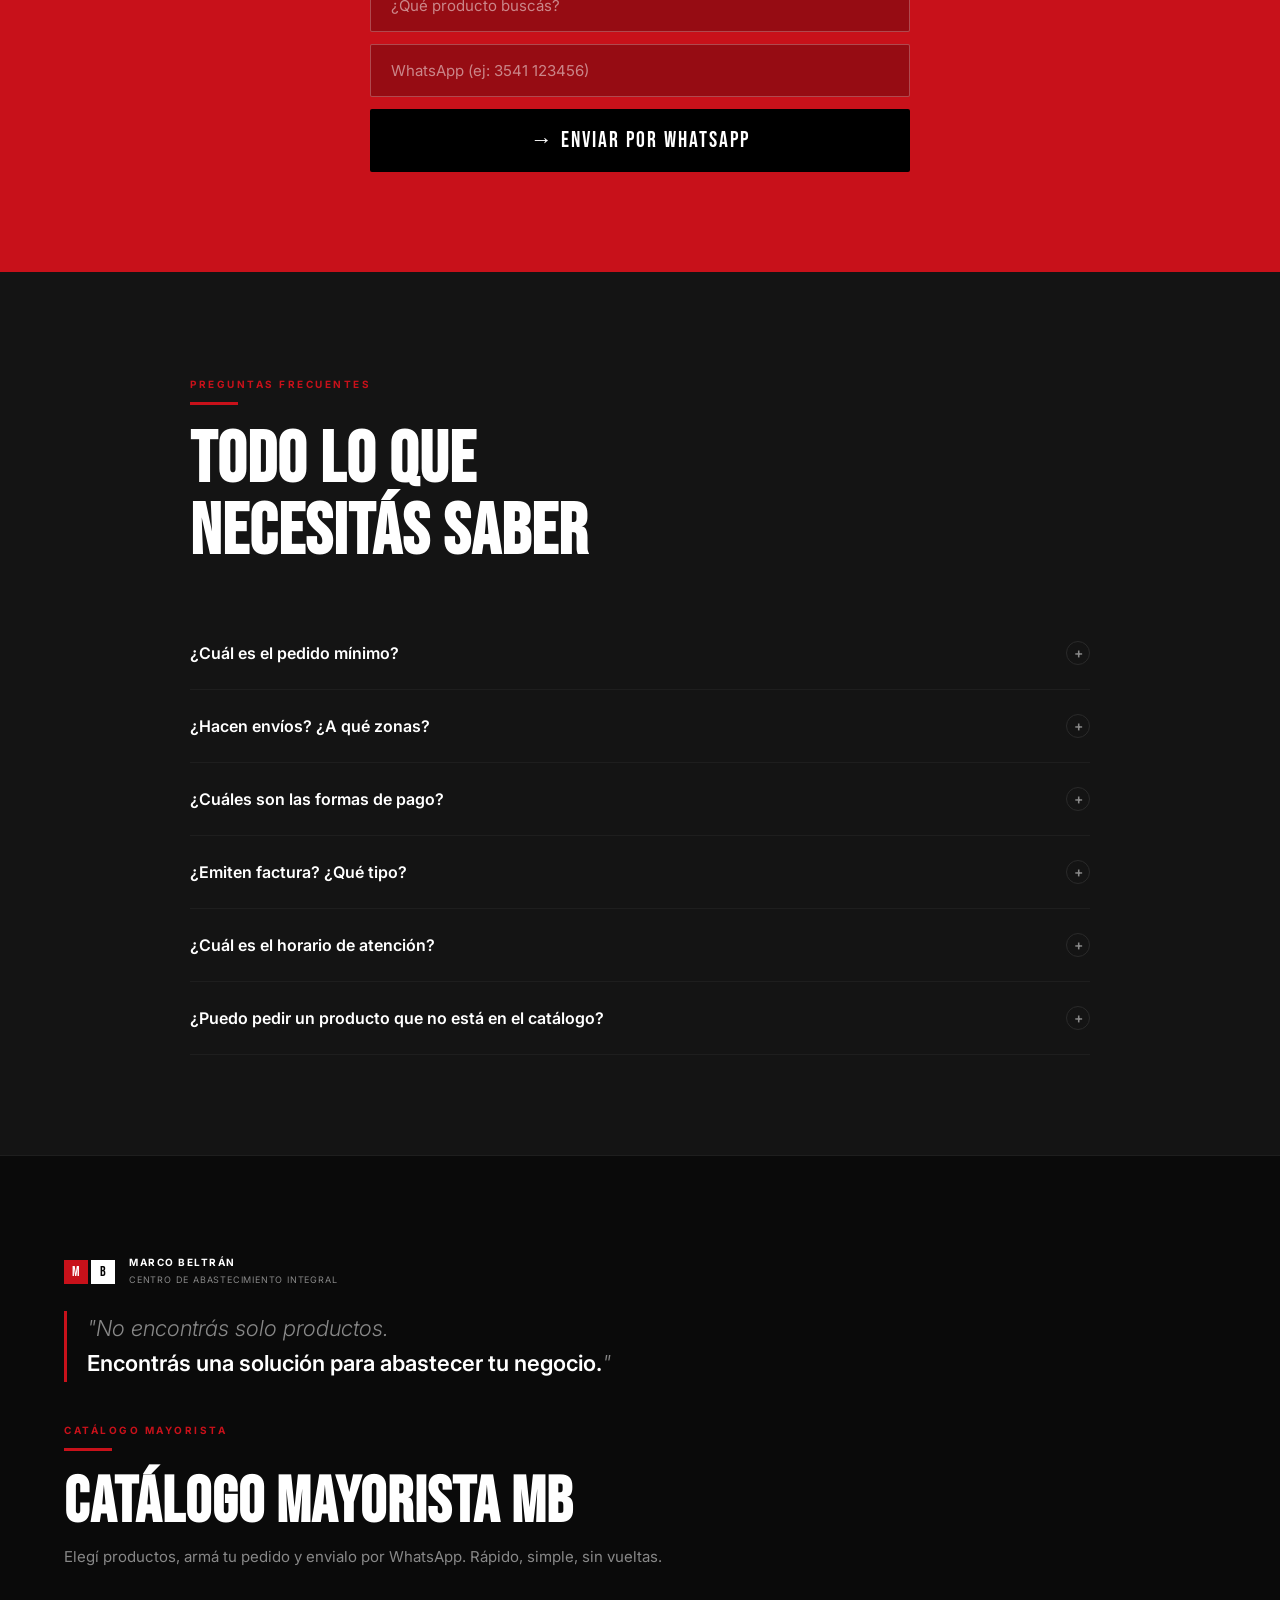
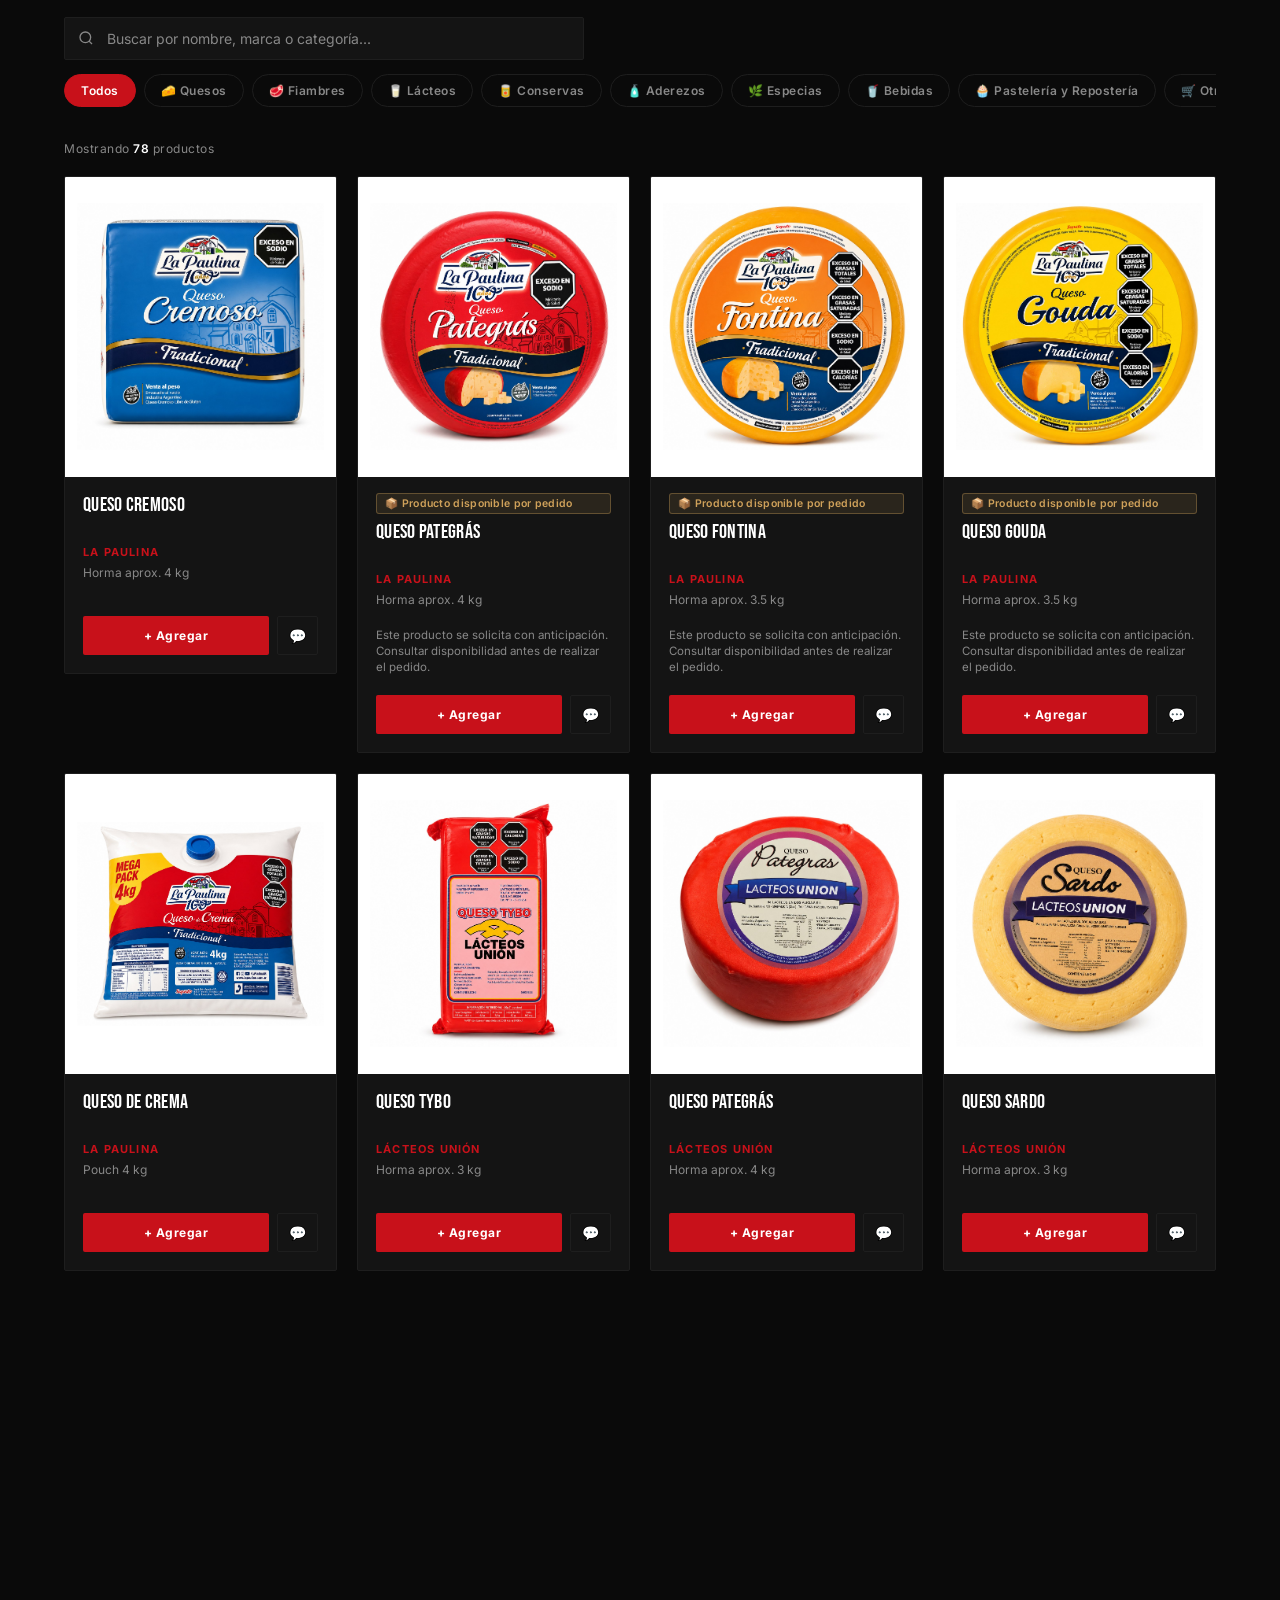
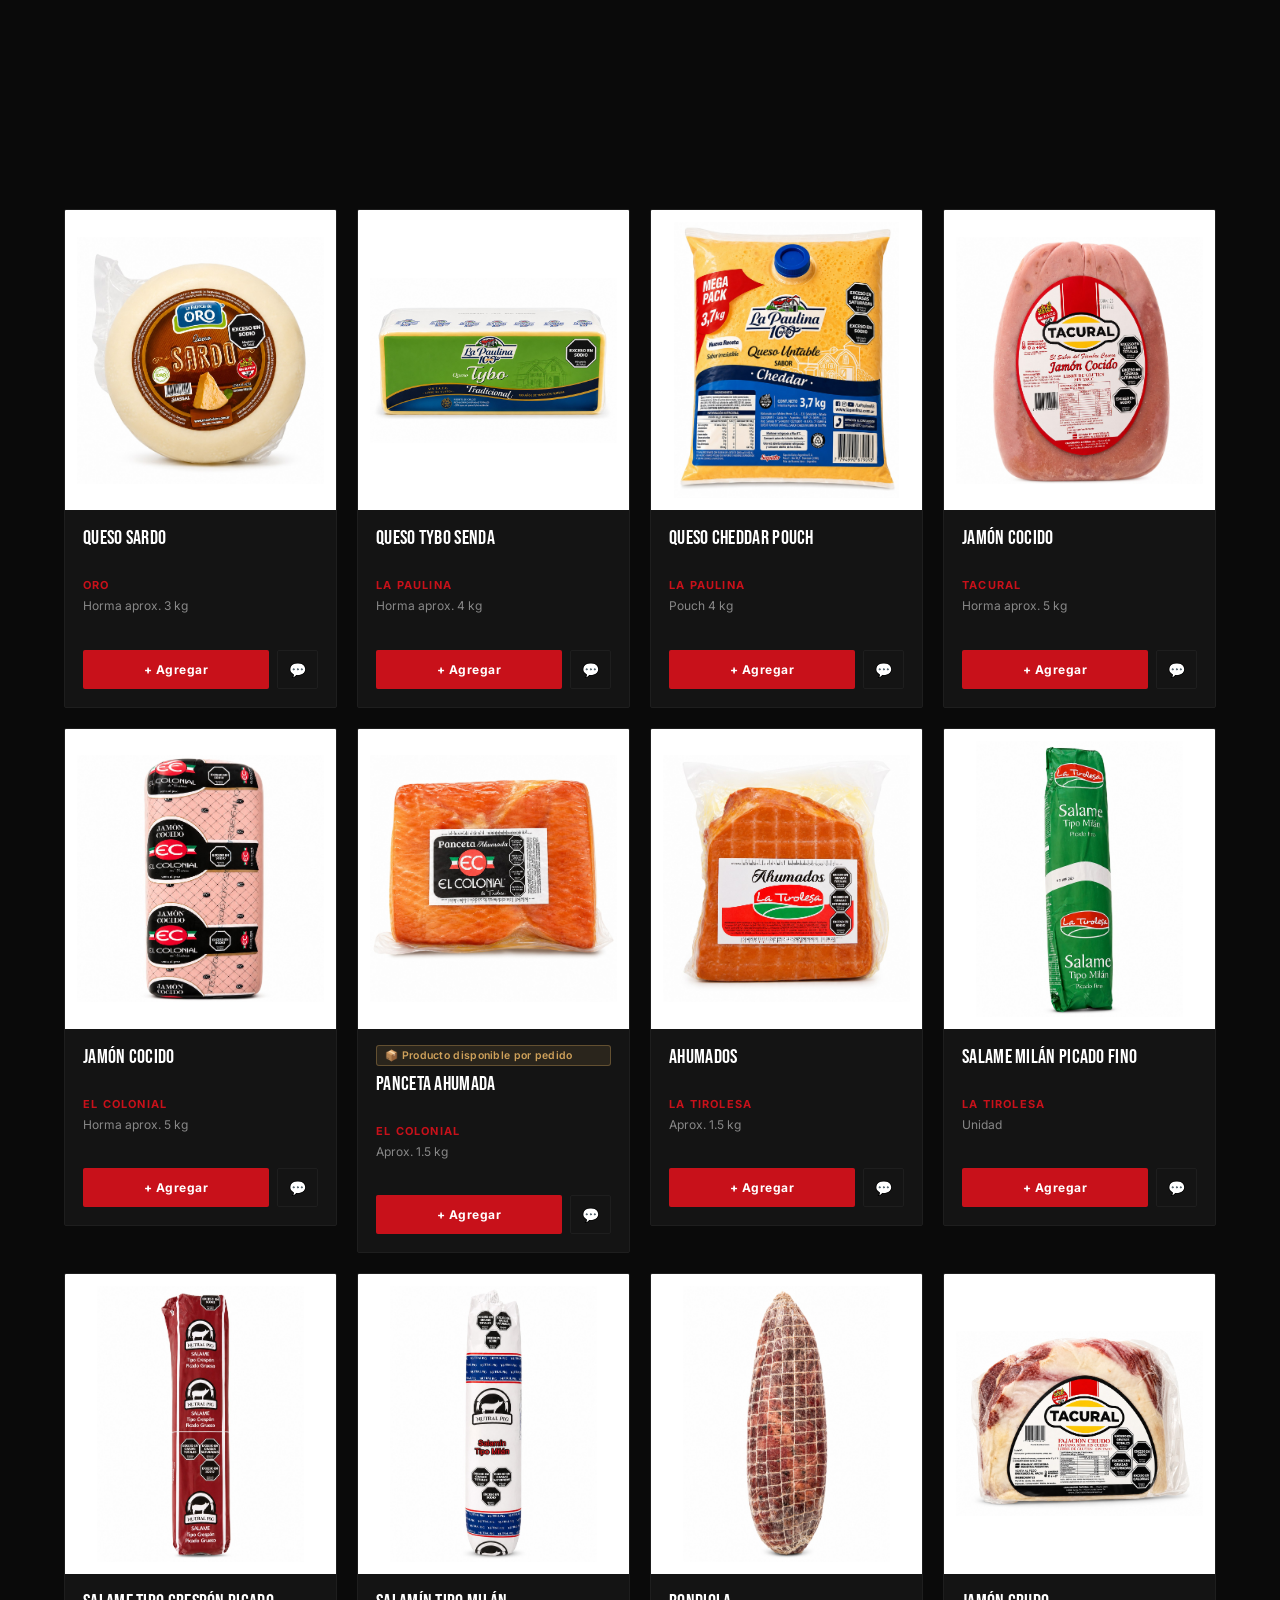
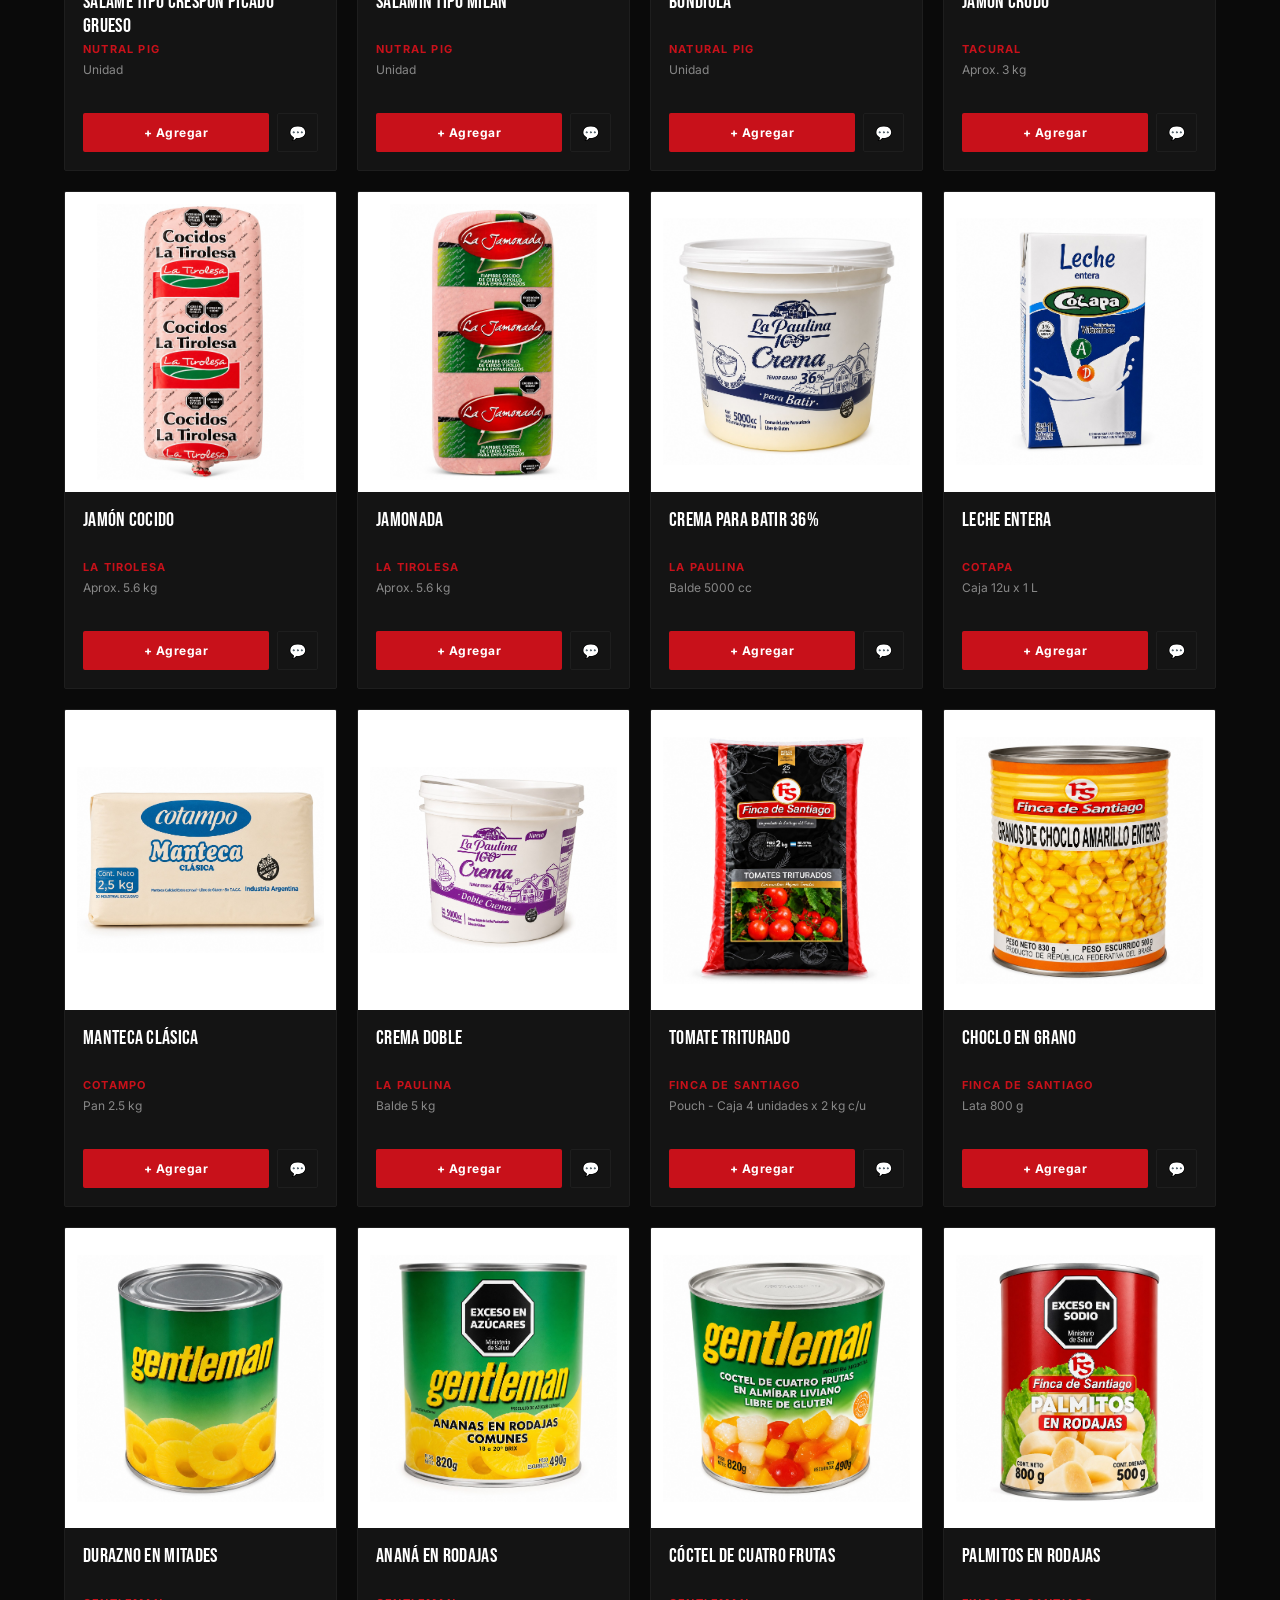
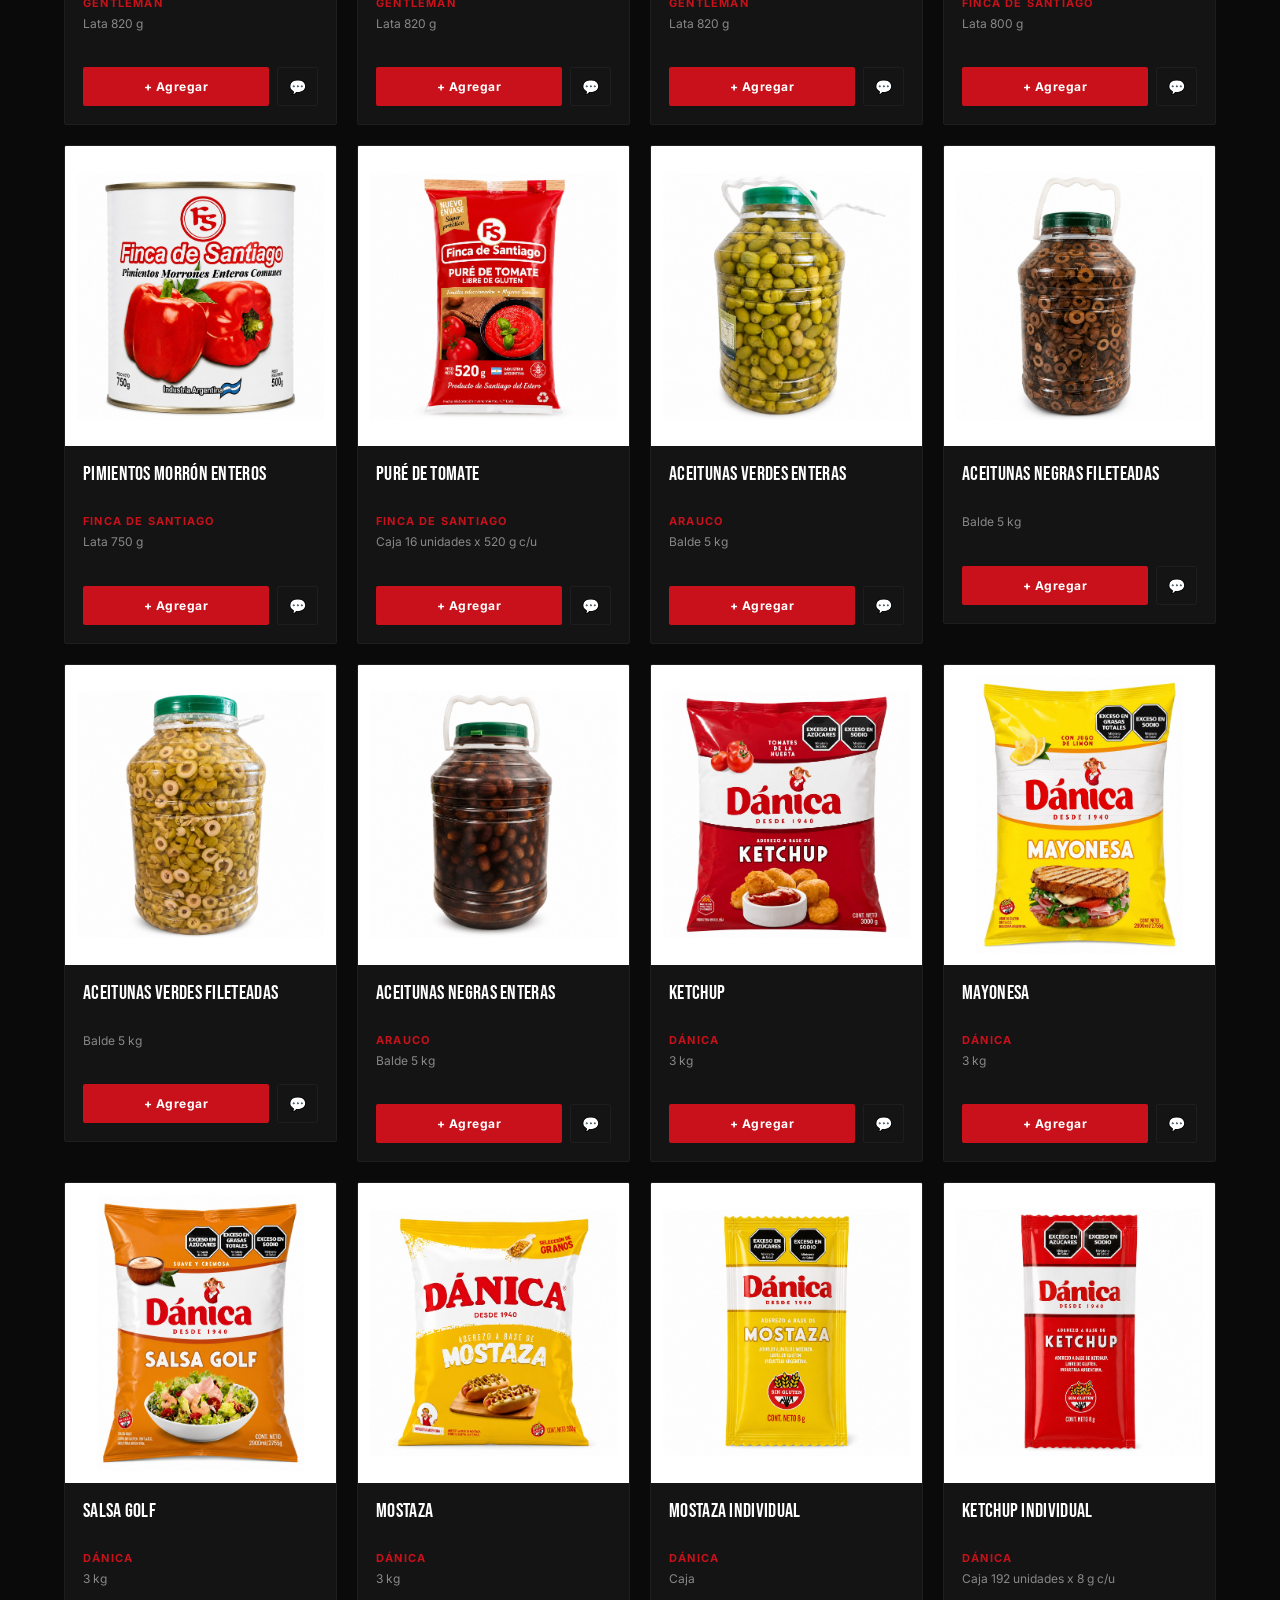
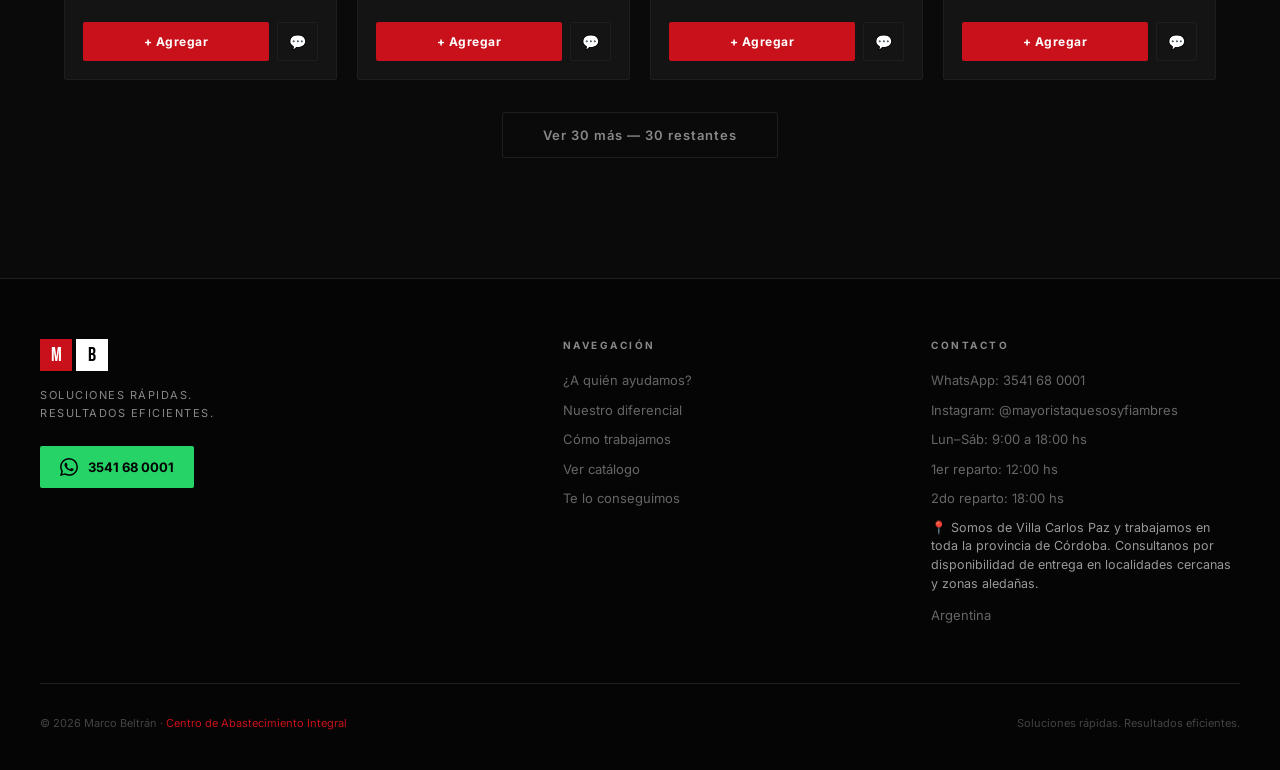
==== commit ecfc10c5: "catalogo actualizado 270726 Catalogo con productos por pedido" ====
--- a/index.html
+++ b/index.html
@@ -91,6 +91,10 @@
       <div class="hero-trust-item">Atención personalizada</div>
       <div class="hero-trust-item">Solo mayorista para empresas</div>
     </div>
+    <div class="hero-location fade-up" style="transition-delay:.45s">
+      <strong>📍 Villa Carlos Paz, Córdoba</strong>
+      <span>Trabajamos en toda la provincia. Consultanos por entregas en tu zona.</span>
+    </div>
   </div>
 </section>
 
@@ -98,11 +102,11 @@
 <div class="stats-strip">
   <div class="stats-grid">
     <div class="stat-item fade-up">
-      <div class="stat-num">+<span>67</span></div>
+      <div class="stat-num">+<span>78</span></div>
       <div class="stat-lbl">Productos disponibles</div>
     </div>
     <div class="stat-item fade-up" style="transition-delay:.1s">
-      <div class="stat-num"><span>8</span></div>
+      <div class="stat-num"><span>9</span></div>
       <div class="stat-lbl">Categorías</div>
     </div>
     <div class="stat-item fade-up" style="transition-delay:.2s">
@@ -358,6 +362,7 @@
       <p>Lun–Sáb: 9:00 a 18:00 hs</p>
       <p>1er reparto: 12:00 hs</p>
       <p>2do reparto: 18:00 hs</p>
+      <p class="footer-location">📍 Somos de Villa Carlos Paz y trabajamos en toda la provincia de Córdoba. Consultanos por disponibilidad de entrega en localidades cercanas y zonas aledañas.</p>
       <p>Argentina</p>
     </div>
   </div>
--- a/css/style.css
+++ b/css/style.css
@@ -1886,3 +1886,55 @@
   margin-bottom: 6px;
   letter-spacing: .3px;
 }
+
+/* ─────────────────────────────────────────────
+   "CONSULTAR PRECIO" — productos sin precio de lista
+───────────────────────────────────────────── */
+.pcard-consultar-precio {
+  display: inline-flex;
+  align-items: center;
+  gap: 5px;
+  font-size: 12px;
+  font-weight: 600;
+  color: var(--gris-lt);
+  margin-top: 6px;
+}
+
+/* ─────────────────────────────────────────────
+   UBICACIÓN Y ZONA DE COBERTURA
+───────────────────────────────────────────── */
+.hero-location {
+  margin-top: 24px;
+  padding: 14px 18px;
+  background: rgba(255,255,255,.03);
+  border: 1px solid var(--gris2);
+  border-left: 3px solid var(--rojo);
+  border-radius: var(--radius);
+  display: flex;
+  flex-direction: column;
+  gap: 4px;
+  max-width: 480px;
+}
+.hero-location strong {
+  font-size: 14px;
+  color: var(--blanco);
+  letter-spacing: .2px;
+}
+.hero-location span {
+  font-size: 12.5px;
+  color: var(--gris-txt);
+  line-height: 1.4;
+}
+
+.footer-location {
+  font-size: 12.5px !important;
+  color: #999 !important;
+  line-height: 1.5 !important;
+  max-width: 320px;
+  margin-top: 4px !important;
+  margin-bottom: 12px !important;
+}
+
+@media (max-width: 480px) {
+  .hero-location { max-width: 100%; }
+}
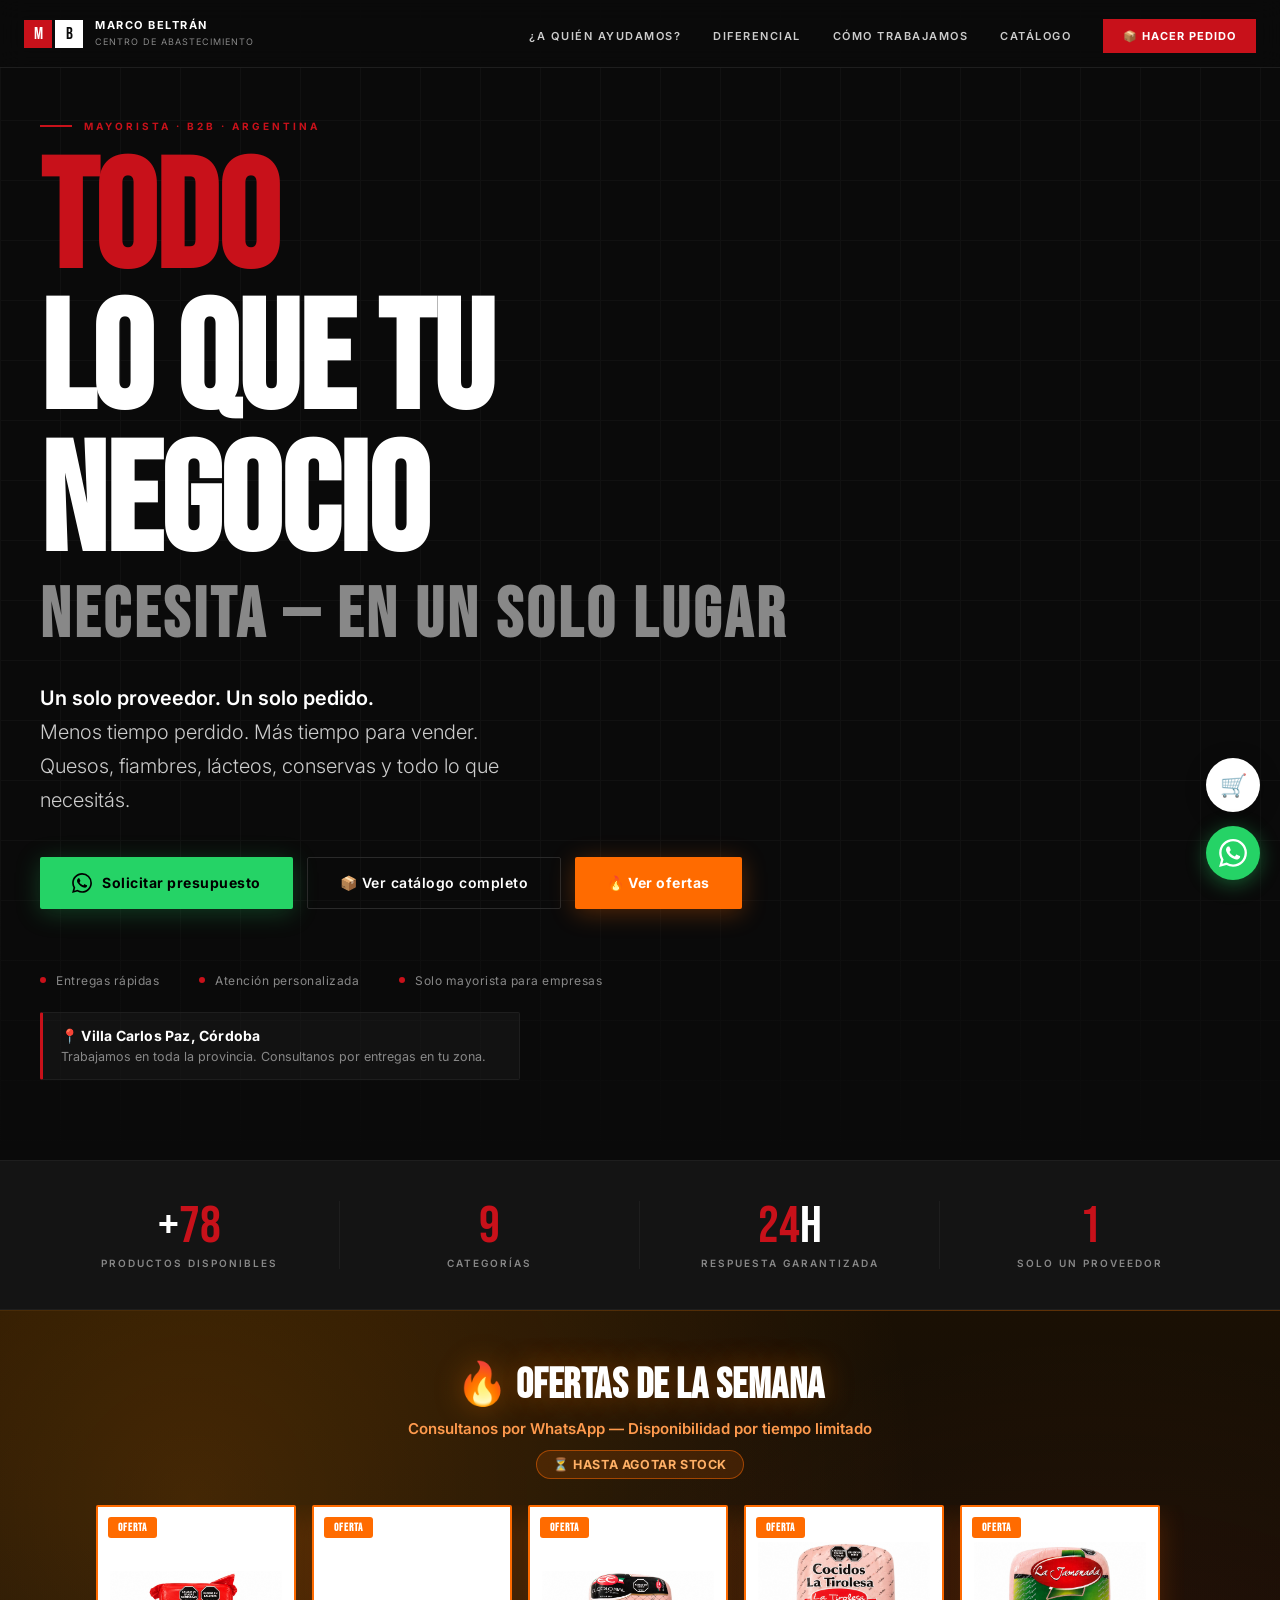
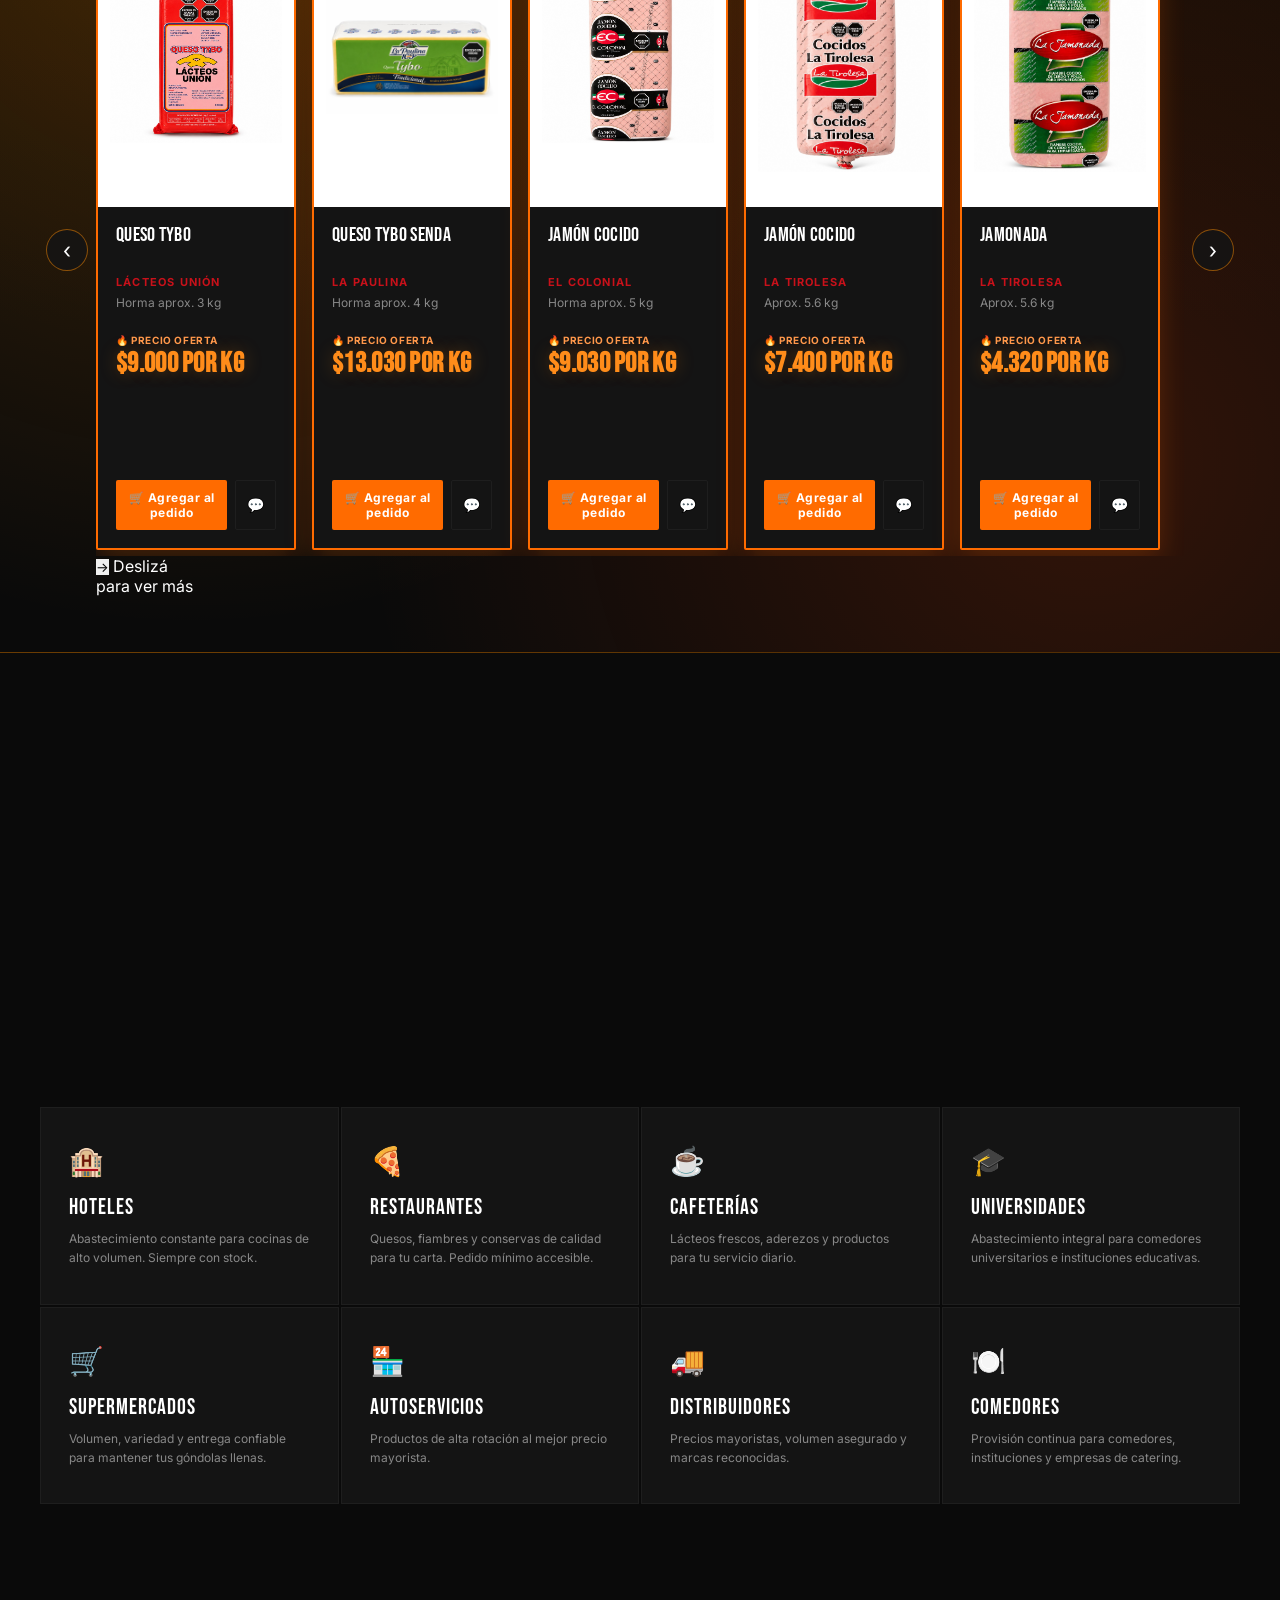
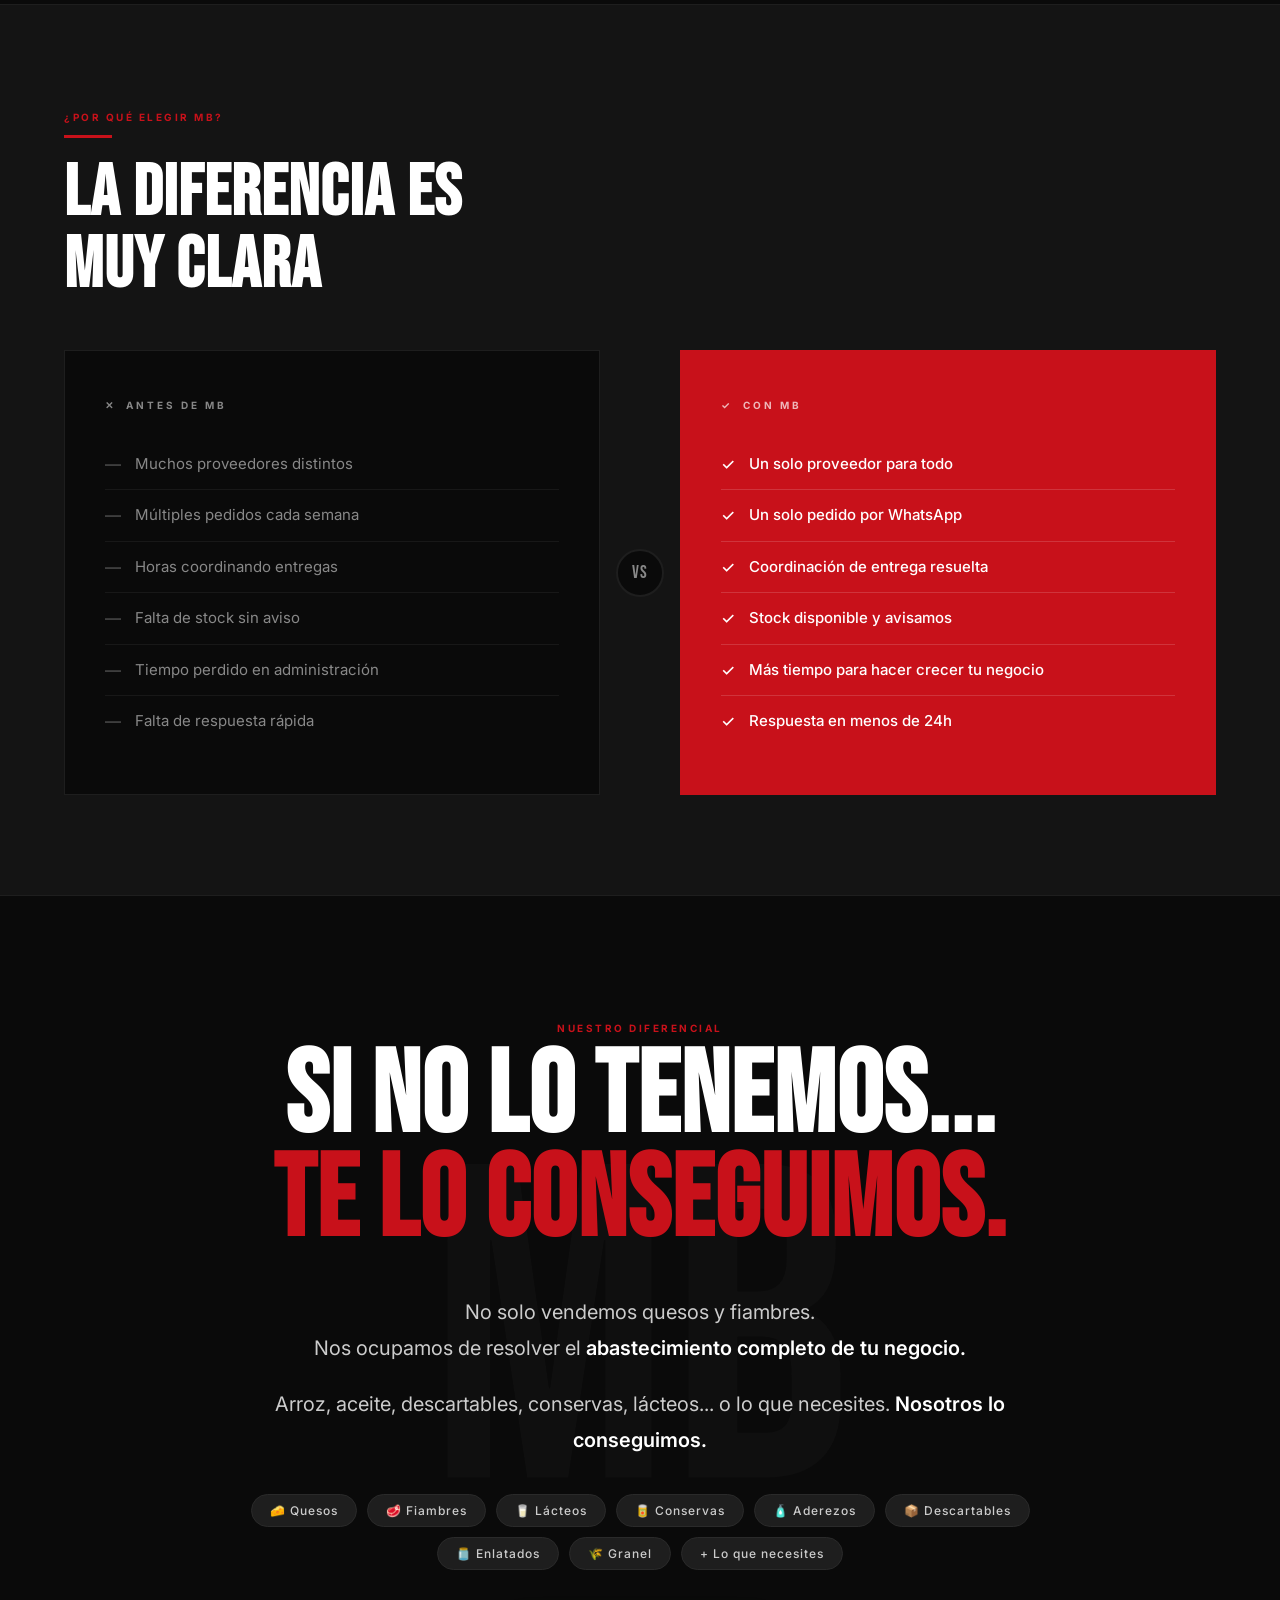
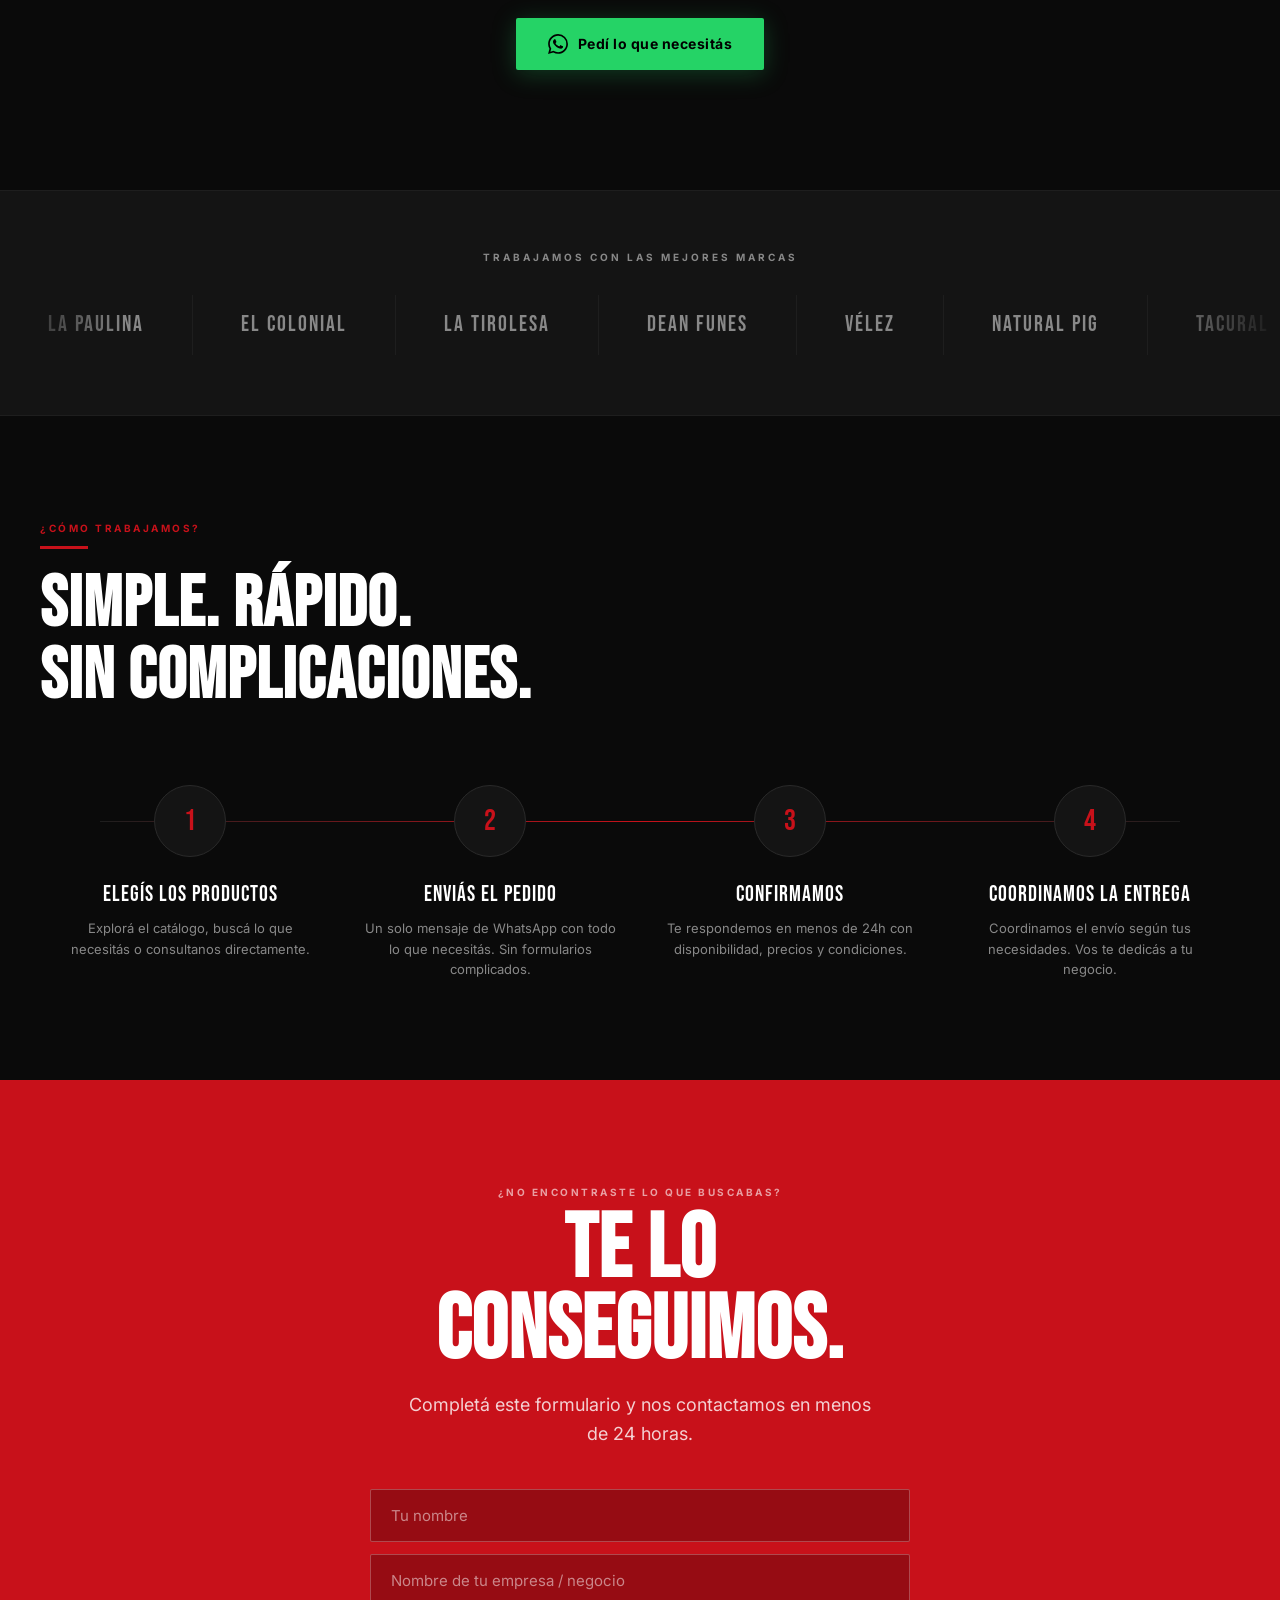
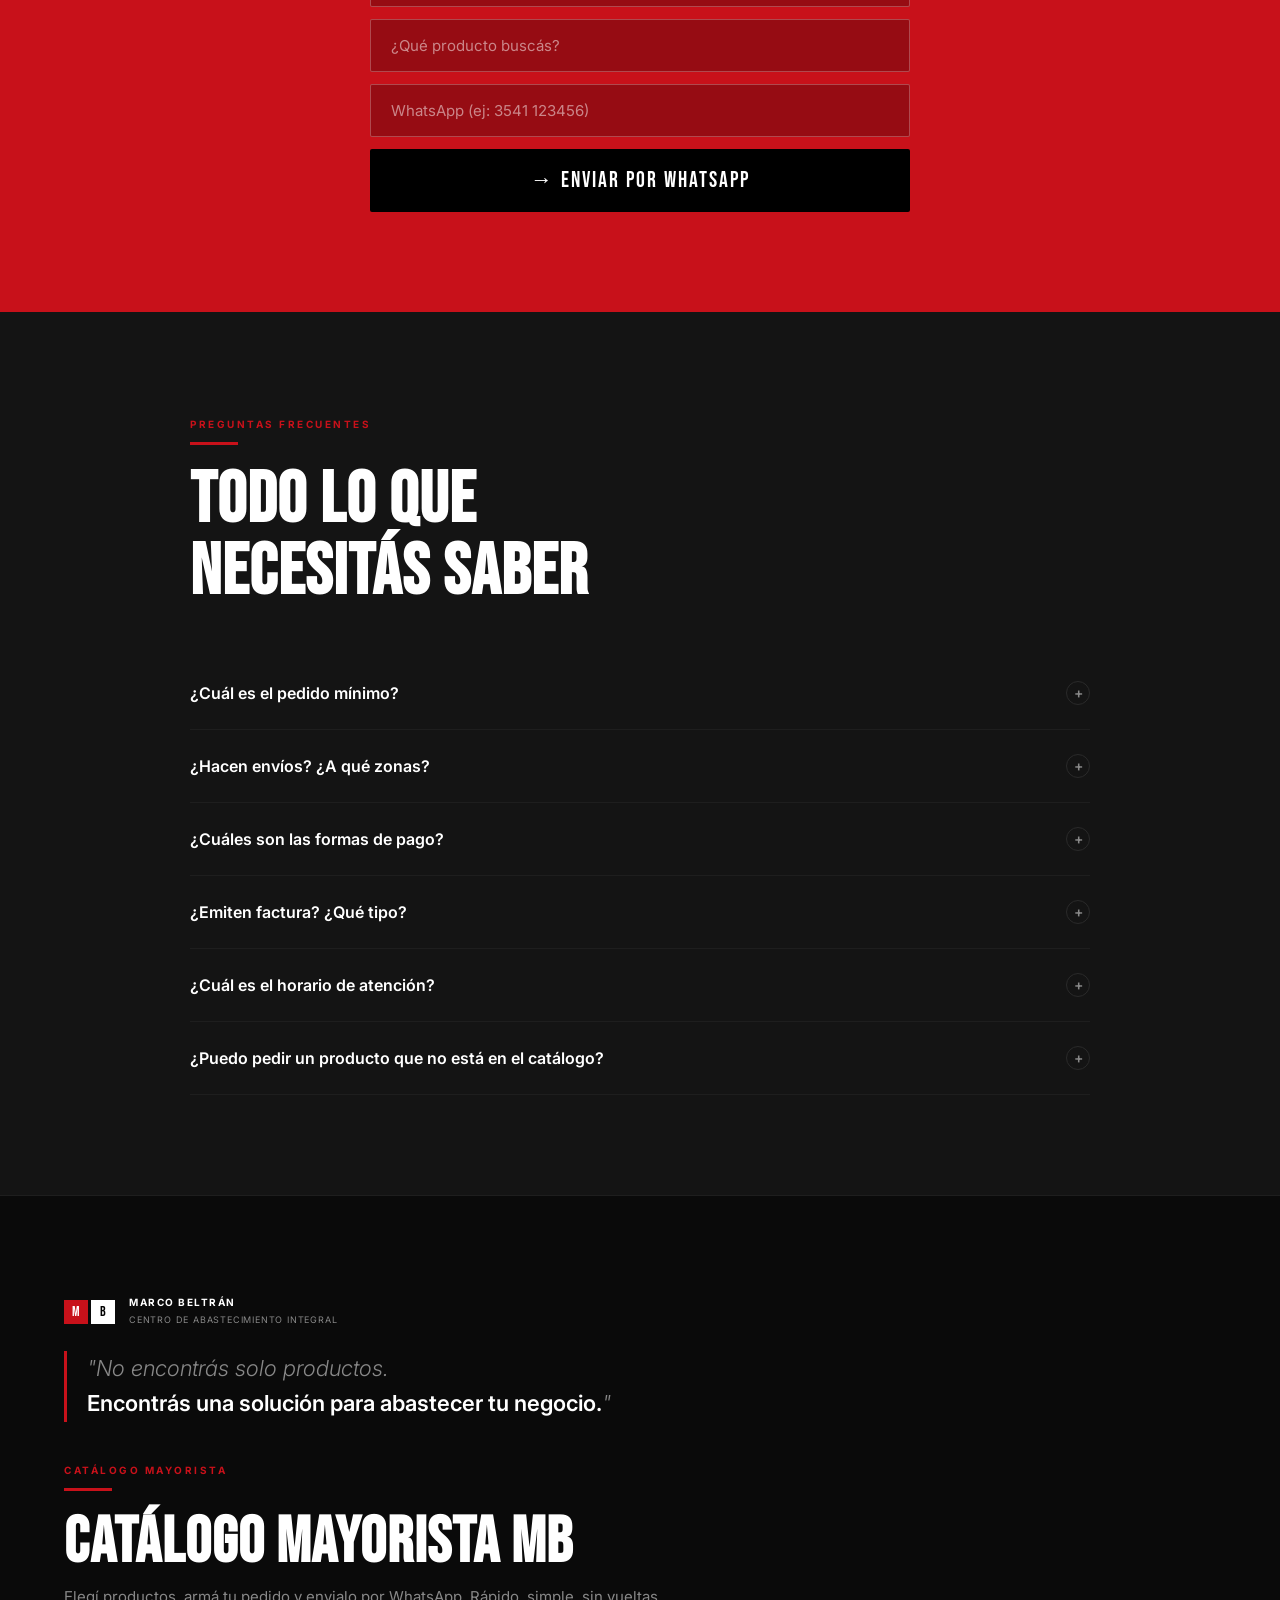
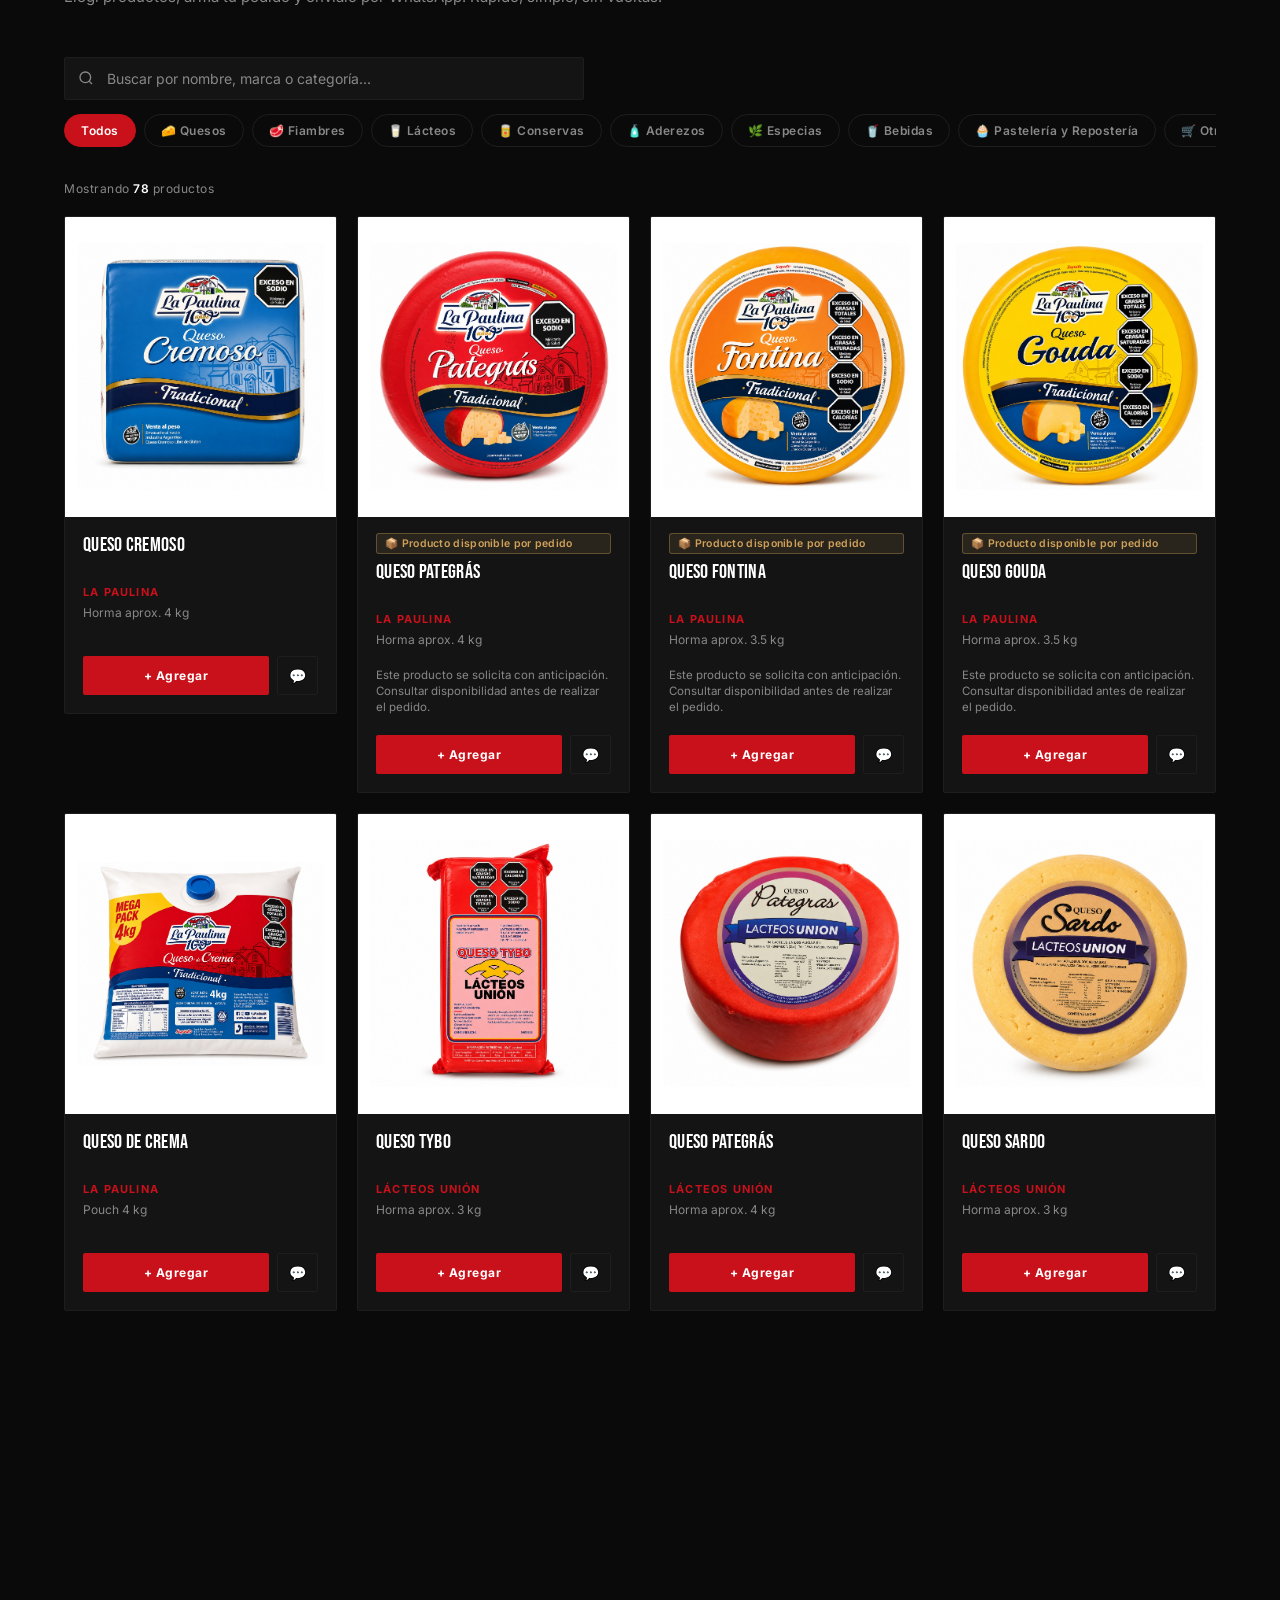
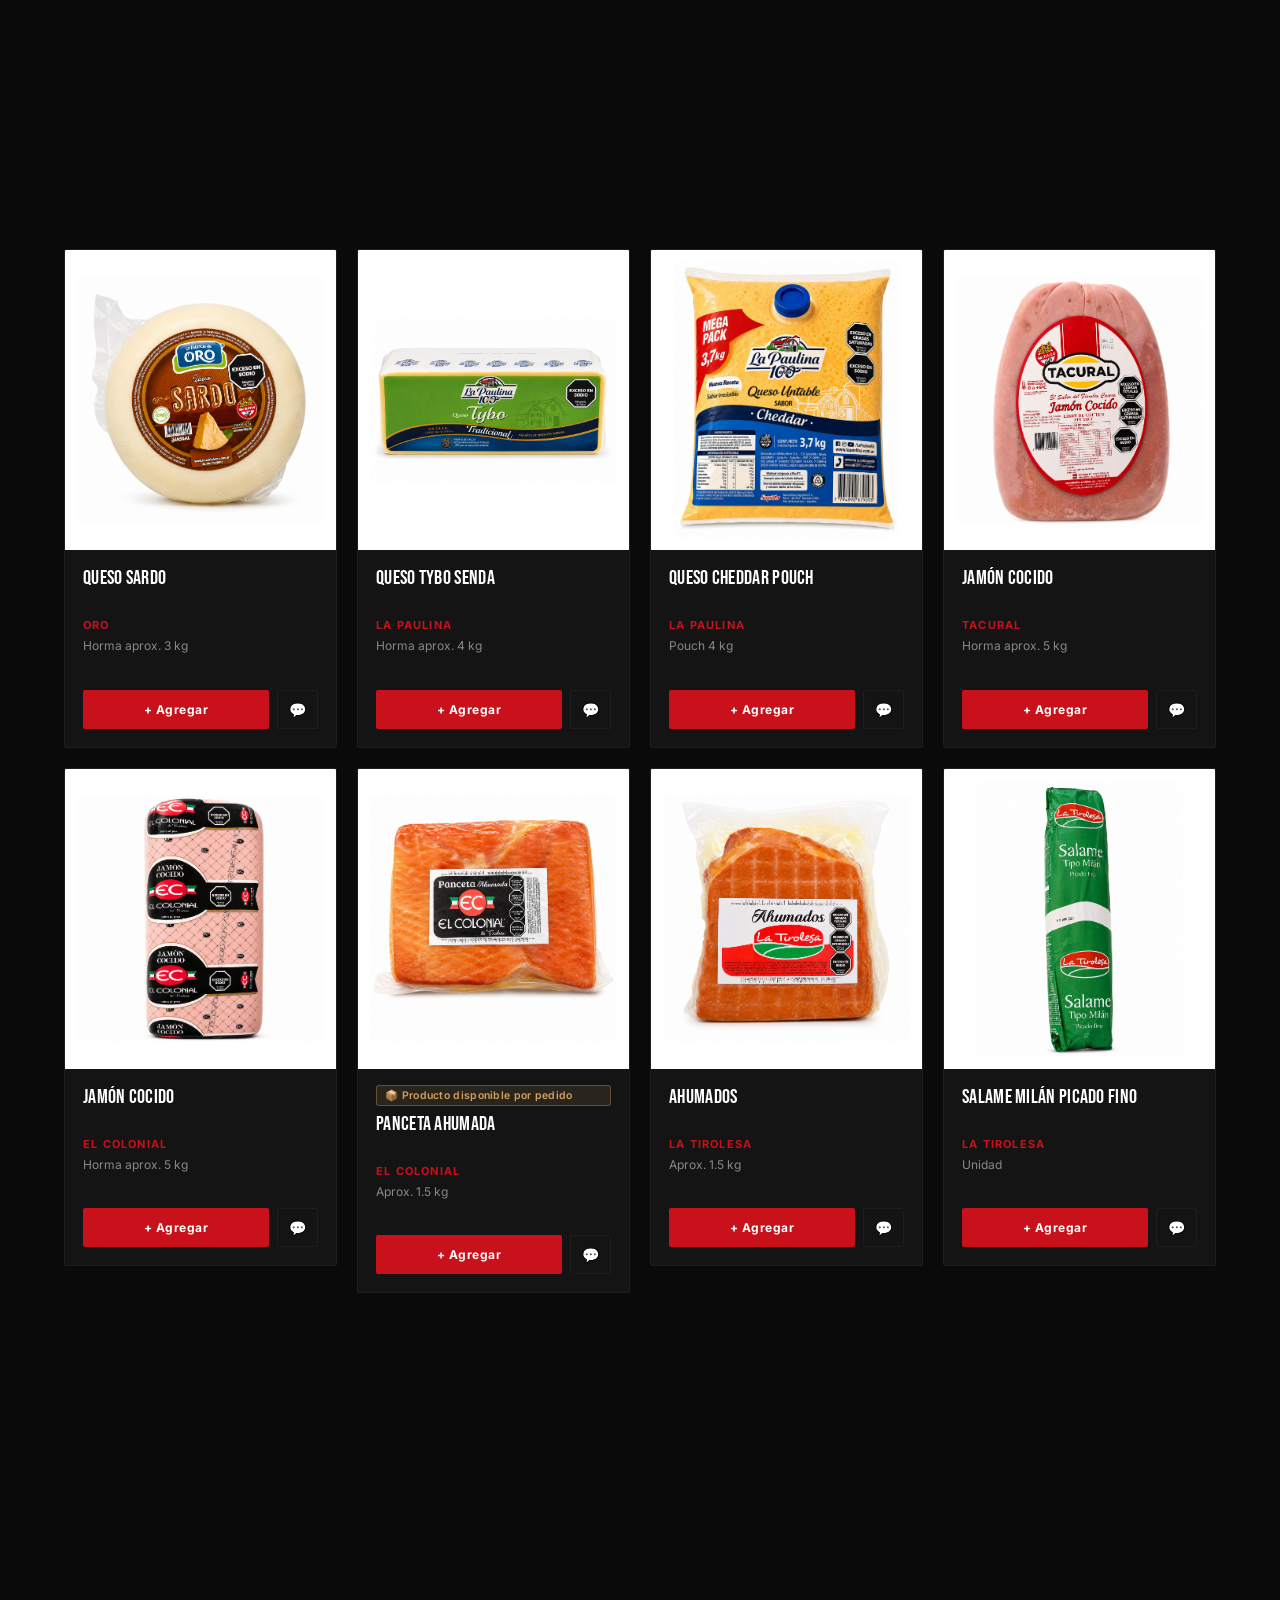
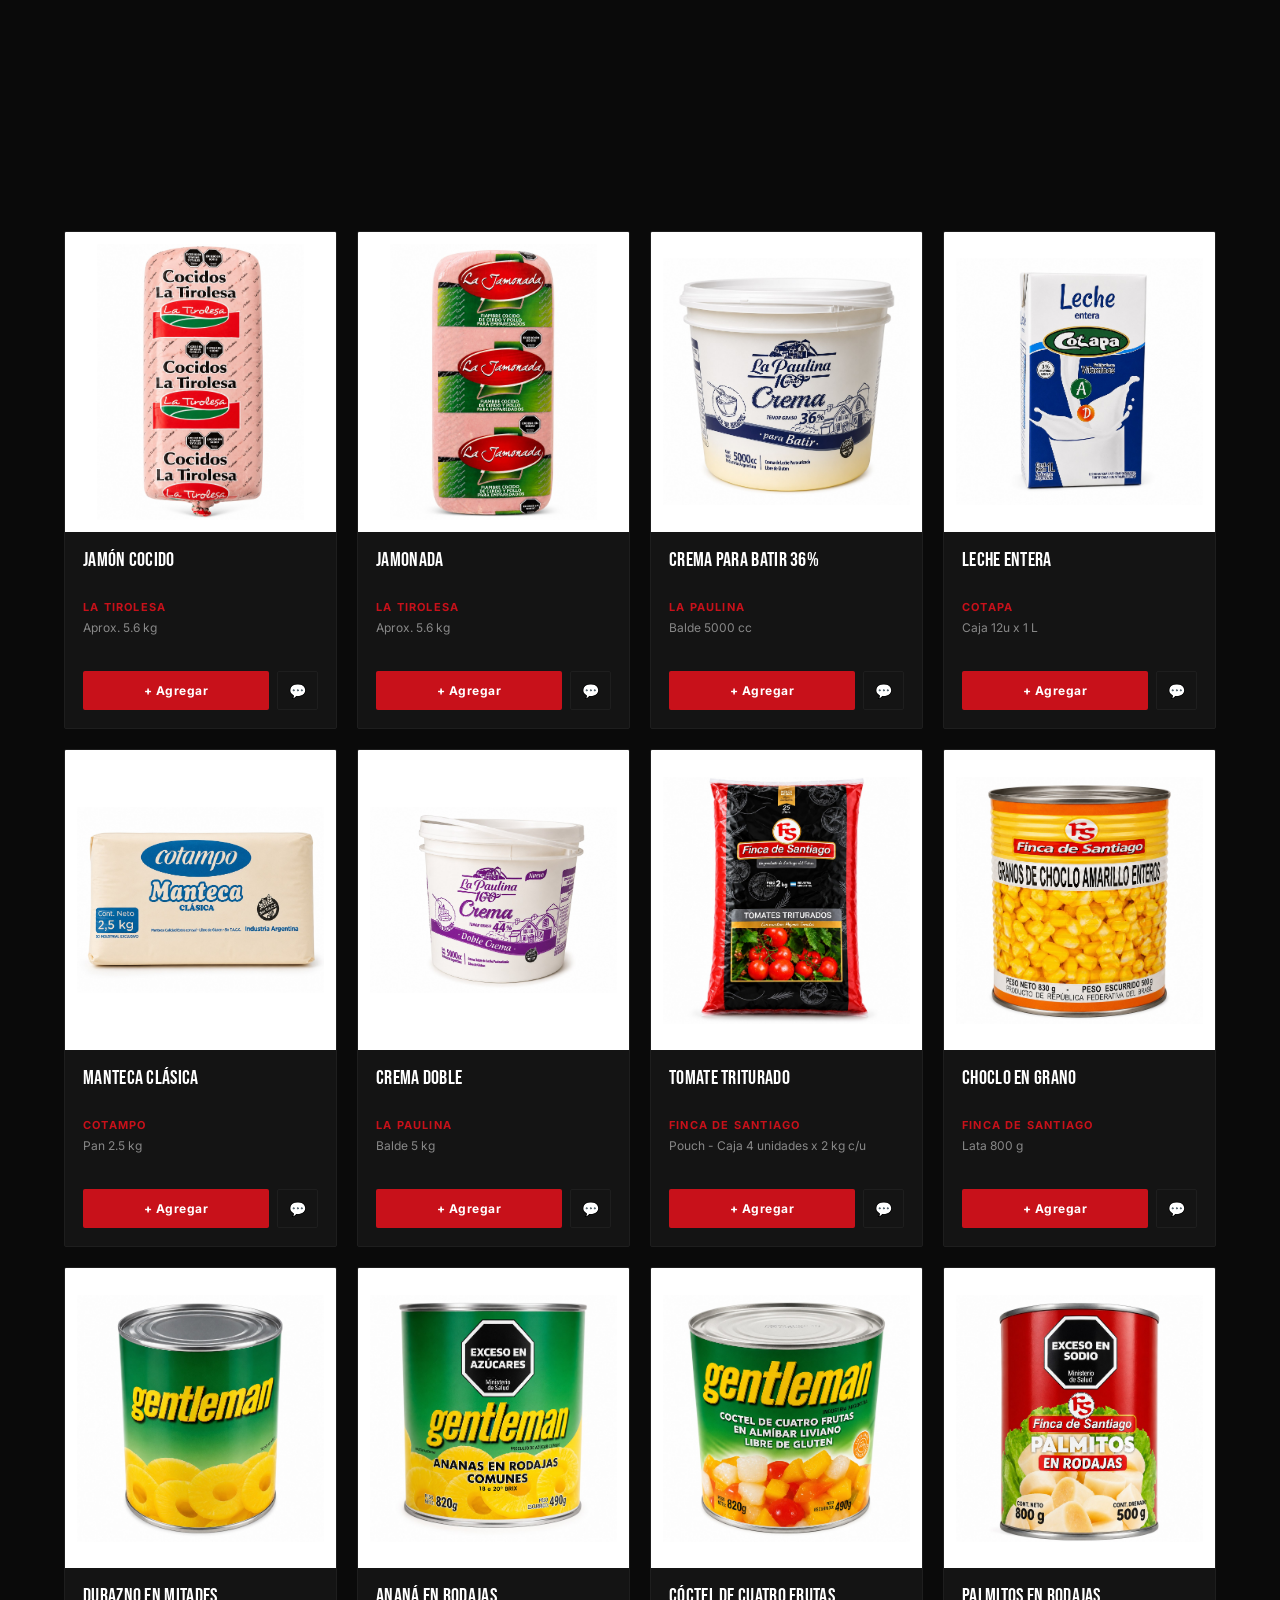
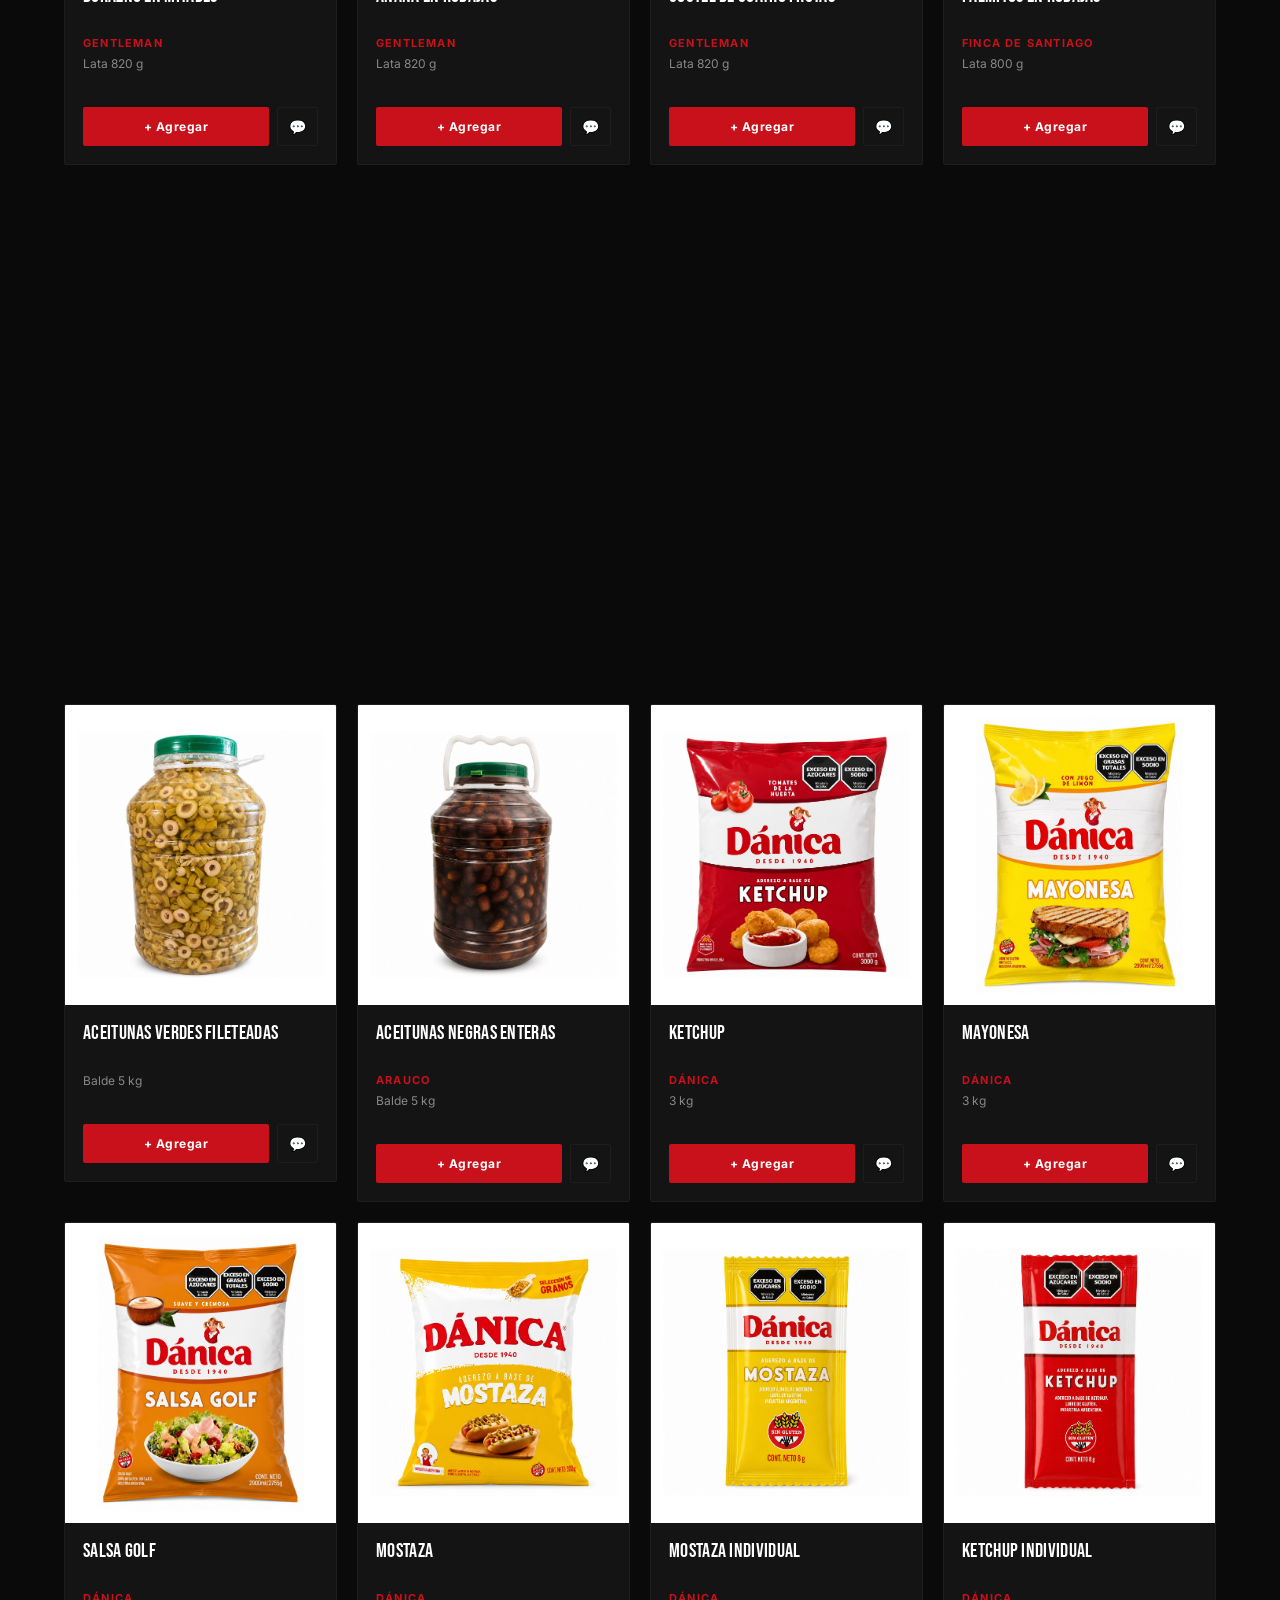
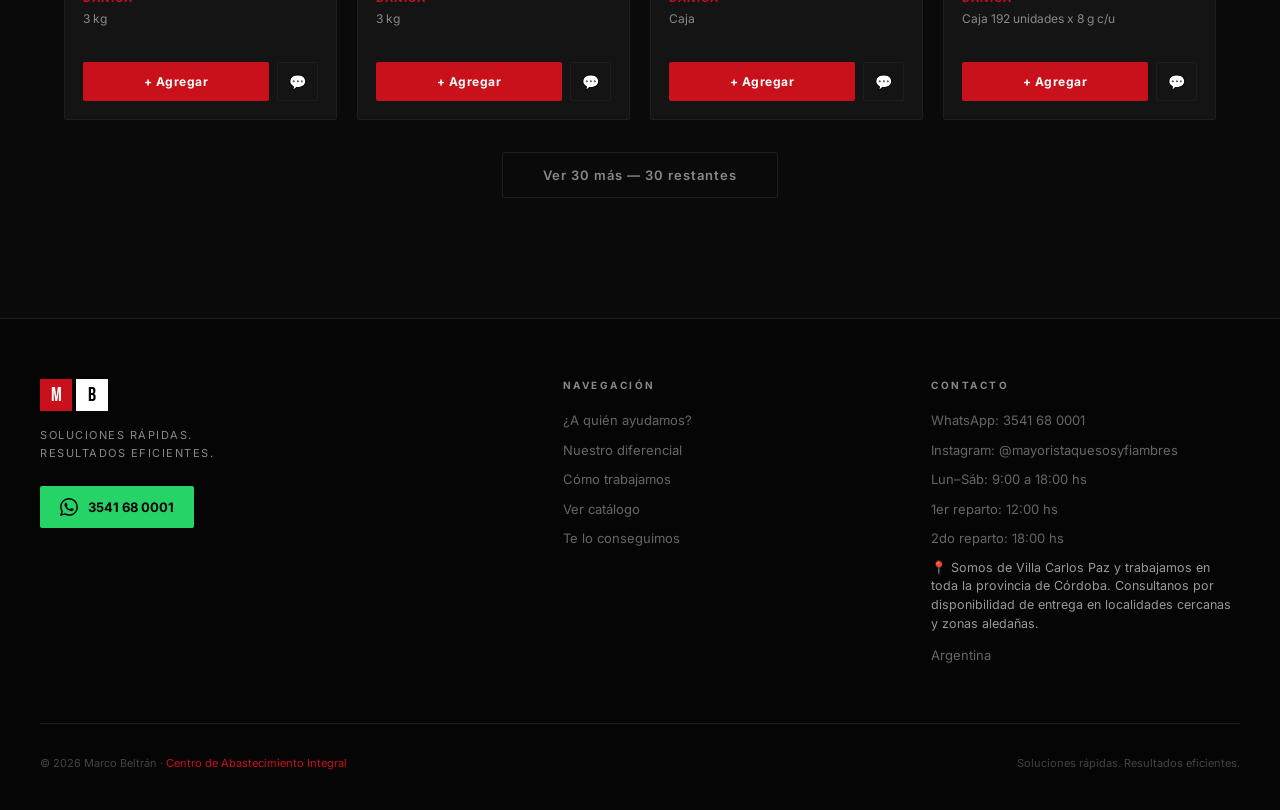
==== commit 6a80e5cc: "Add files via upload" ====
--- a/index.html
+++ b/index.html
@@ -124,13 +124,23 @@
 <section class="section-ofertas-destacadas" id="ofertasDestacadasSection" style="display:none">
   <div class="ofertas-dest-header fade-up">
     <h2 class="ofertas-dest-title">🔥 Ofertas de la semana</h2>
-    <p class="ofertas-dest-sub">Precios especiales por tiempo limitado</p>
+    <p class="ofertas-dest-sub">Consultanos por WhatsApp — Disponibilidad por tiempo limitado</p>
     <div class="ofertas-dest-stock">⏳ Hasta agotar stock</div>
   </div>
   <div class="ofertas-dest-carousel-wrap">
     <button class="ofertas-dest-arrow ofertas-dest-arrow-prev" id="ofertasDestPrev" type="button" aria-label="Ver ofertas anteriores">‹</button>
     <div class="ofertas-dest-grid" id="ofertasDestacadasGrid"></div>
     <button class="ofertas-dest-arrow ofertas-dest-arrow-next" id="ofertasDestNext" type="button" aria-label="Ver más ofertas">›</button>
+
+    <!-- Overlay "hay más ofertas": degradado + flecha grande + texto,
+         se oculta solo apenas el usuario desliza o llega al final. -->
+    <div class="ofertas-swipe-overlay" id="ofertasSwipeOverlay" aria-hidden="true">
+      <div class="ofertas-swipe-gradient"></div>
+      <button class="ofertas-swipe-arrow" id="ofertasSwipeArrow" type="button" aria-label="Ver más ofertas">
+        <span class="ofertas-swipe-arrow-glyph">→</span>
+      </button>
+      <span class="ofertas-swipe-label">Deslizá<br>para ver más</span>
+    </div>
   </div>
 </section>
 
